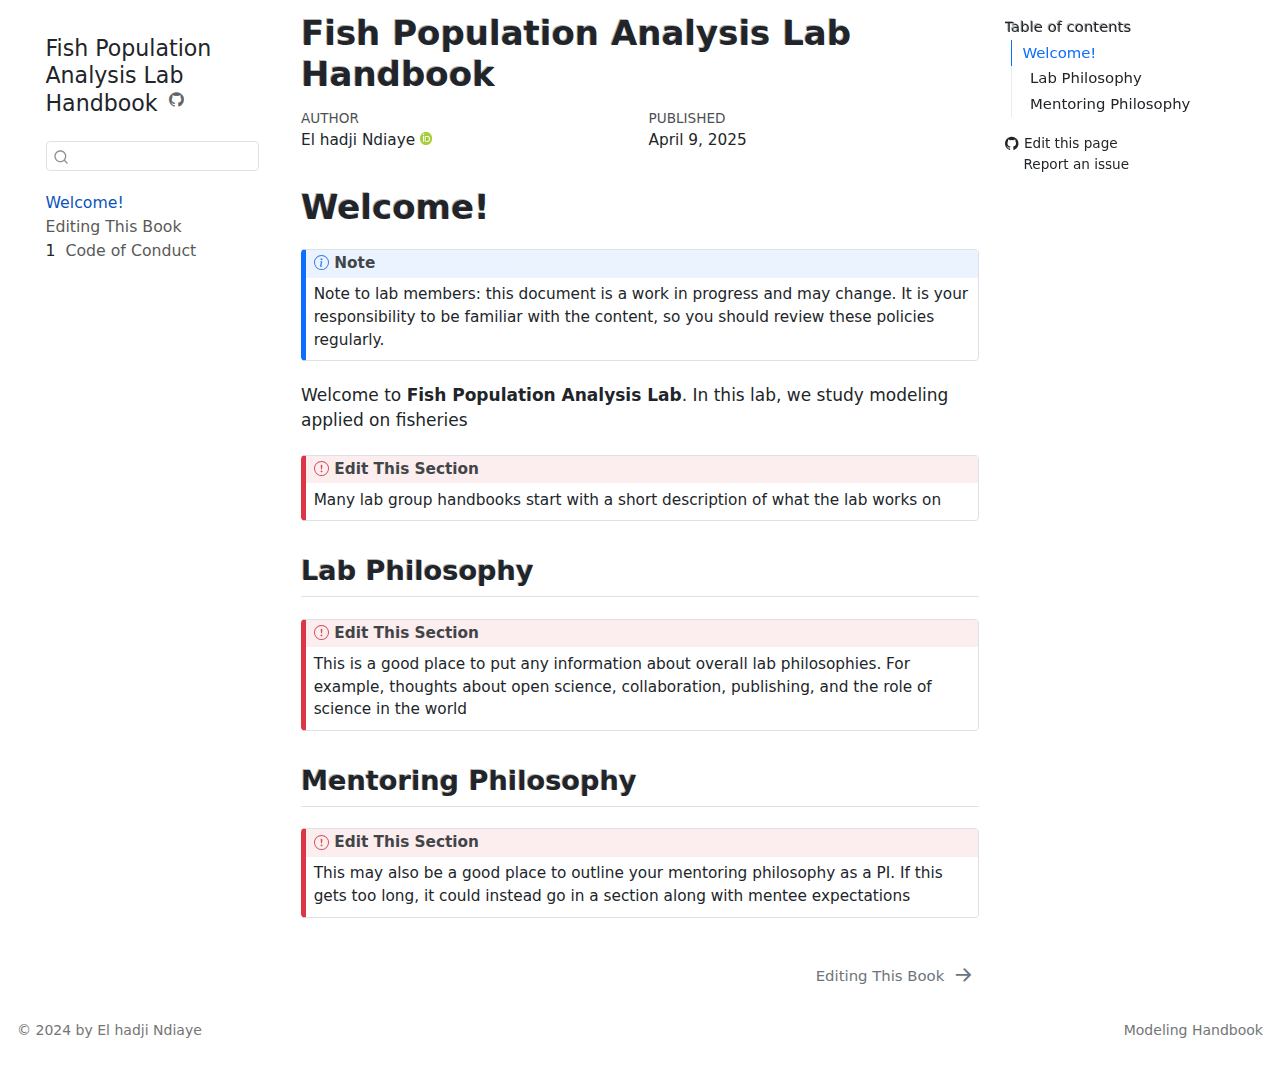
==== index.html @ ff9a2766 "Built site for gh-pages" ====
<!DOCTYPE html>
<html xmlns="http://www.w3.org/1999/xhtml" lang="en" xml:lang="en"><head>

<meta charset="utf-8">
<meta name="generator" content="quarto-1.6.43">

<meta name="viewport" content="width=device-width, initial-scale=1.0, user-scalable=yes">

<meta name="author" content="El hadji Ndiaye">
<meta name="dcterms.date" content="2025-04-09">

<title>Fish Population Analysis Lab Handbook</title>
<style>
code{white-space: pre-wrap;}
span.smallcaps{font-variant: small-caps;}
div.columns{display: flex; gap: min(4vw, 1.5em);}
div.column{flex: auto; overflow-x: auto;}
div.hanging-indent{margin-left: 1.5em; text-indent: -1.5em;}
ul.task-list{list-style: none;}
ul.task-list li input[type="checkbox"] {
  width: 0.8em;
  margin: 0 0.8em 0.2em -1em; /* quarto-specific, see https://github.com/quarto-dev/quarto-cli/issues/4556 */ 
  vertical-align: middle;
}
</style>


<script src="site_libs/quarto-nav/quarto-nav.js"></script>
<script src="site_libs/quarto-nav/headroom.min.js"></script>
<script src="site_libs/clipboard/clipboard.min.js"></script>
<script src="site_libs/quarto-search/autocomplete.umd.js"></script>
<script src="site_libs/quarto-search/fuse.min.js"></script>
<script src="site_libs/quarto-search/quarto-search.js"></script>
<meta name="quarto:offset" content="./">
<link href="./contributing.html" rel="next">
<script src="site_libs/quarto-html/quarto.js"></script>
<script src="site_libs/quarto-html/popper.min.js"></script>
<script src="site_libs/quarto-html/tippy.umd.min.js"></script>
<script src="site_libs/quarto-html/anchor.min.js"></script>
<link href="site_libs/quarto-html/tippy.css" rel="stylesheet">
<link href="site_libs/quarto-html/quarto-syntax-highlighting-d4d76bf8491c20bad77d141916dc28e1.css" rel="stylesheet" id="quarto-text-highlighting-styles">
<script src="site_libs/bootstrap/bootstrap.min.js"></script>
<link href="site_libs/bootstrap/bootstrap-icons.css" rel="stylesheet">
<link href="site_libs/bootstrap/bootstrap-063c49d735f10870e5d585d748a90ca9.min.css" rel="stylesheet" append-hash="true" id="quarto-bootstrap" data-mode="light">
<script id="quarto-search-options" type="application/json">{
  "location": "sidebar",
  "copy-button": false,
  "collapse-after": 3,
  "panel-placement": "start",
  "type": "textbox",
  "limit": 50,
  "keyboard-shortcut": [
    "f",
    "/",
    "s"
  ],
  "show-item-context": false,
  "language": {
    "search-no-results-text": "No results",
    "search-matching-documents-text": "matching documents",
    "search-copy-link-title": "Copy link to search",
    "search-hide-matches-text": "Hide additional matches",
    "search-more-match-text": "more match in this document",
    "search-more-matches-text": "more matches in this document",
    "search-clear-button-title": "Clear",
    "search-text-placeholder": "",
    "search-detached-cancel-button-title": "Cancel",
    "search-submit-button-title": "Submit",
    "search-label": "Search"
  }
}</script>


</head>

<body class="nav-sidebar floating">

<div id="quarto-search-results"></div>
  <header id="quarto-header" class="headroom fixed-top">
  <nav class="quarto-secondary-nav">
    <div class="container-fluid d-flex">
      <button type="button" class="quarto-btn-toggle btn" data-bs-toggle="collapse" role="button" data-bs-target=".quarto-sidebar-collapse-item" aria-controls="quarto-sidebar" aria-expanded="false" aria-label="Toggle sidebar navigation" onclick="if (window.quartoToggleHeadroom) { window.quartoToggleHeadroom(); }">
        <i class="bi bi-layout-text-sidebar-reverse"></i>
      </button>
        <nav class="quarto-page-breadcrumbs" aria-label="breadcrumb"><ol class="breadcrumb"><li class="breadcrumb-item"><a href="./index.html">Welcome!</a></li></ol></nav>
        <a class="flex-grow-1" role="navigation" data-bs-toggle="collapse" data-bs-target=".quarto-sidebar-collapse-item" aria-controls="quarto-sidebar" aria-expanded="false" aria-label="Toggle sidebar navigation" onclick="if (window.quartoToggleHeadroom) { window.quartoToggleHeadroom(); }">      
        </a>
      <button type="button" class="btn quarto-search-button" aria-label="Search" onclick="window.quartoOpenSearch();">
        <i class="bi bi-search"></i>
      </button>
    </div>
  </nav>
</header>
<!-- content -->
<div id="quarto-content" class="quarto-container page-columns page-rows-contents page-layout-article">
<!-- sidebar -->
  <nav id="quarto-sidebar" class="sidebar collapse collapse-horizontal quarto-sidebar-collapse-item sidebar-navigation floating overflow-auto">
    <div class="pt-lg-2 mt-2 text-left sidebar-header">
    <div class="sidebar-title mb-0 py-0">
      <a href="./">Fish Population Analysis Lab Handbook</a> 
        <div class="sidebar-tools-main">
    <a href="https://github.com/Fish-Population-Analysis-Lab/Modeling-Handbook#" title="Source Code" class="quarto-navigation-tool px-1" aria-label="Source Code"><i class="bi bi-github"></i></a>
</div>
    </div>
      </div>
        <div class="mt-2 flex-shrink-0 align-items-center">
        <div class="sidebar-search">
        <div id="quarto-search" class="" title="Search"></div>
        </div>
        </div>
    <div class="sidebar-menu-container"> 
    <ul class="list-unstyled mt-1">
        <li class="sidebar-item">
  <div class="sidebar-item-container"> 
  <a href="./index.html" class="sidebar-item-text sidebar-link active">
 <span class="menu-text">Welcome!</span></a>
  </div>
</li>
        <li class="sidebar-item">
  <div class="sidebar-item-container"> 
  <a href="./contributing.html" class="sidebar-item-text sidebar-link">
 <span class="menu-text">Editing This Book</span></a>
  </div>
</li>
        <li class="sidebar-item">
  <div class="sidebar-item-container"> 
  <a href="./code-of-conduct.html" class="sidebar-item-text sidebar-link">
 <span class="menu-text"><span class="chapter-number">1</span>&nbsp; <span class="chapter-title">Code of Conduct</span></span></a>
  </div>
</li>
    </ul>
    </div>
</nav>
<div id="quarto-sidebar-glass" class="quarto-sidebar-collapse-item" data-bs-toggle="collapse" data-bs-target=".quarto-sidebar-collapse-item"></div>
<!-- margin-sidebar -->
    <div id="quarto-margin-sidebar" class="sidebar margin-sidebar">
        <nav id="TOC" role="doc-toc" class="toc-active">
    <h2 id="toc-title">Table of contents</h2>
   
  <ul>
  <li><a href="#welcome" id="toc-welcome" class="nav-link active" data-scroll-target="#welcome">Welcome!</a>
  <ul class="collapse">
  <li><a href="#lab-philosophy" id="toc-lab-philosophy" class="nav-link" data-scroll-target="#lab-philosophy">Lab Philosophy</a></li>
  <li><a href="#mentoring-philosophy" id="toc-mentoring-philosophy" class="nav-link" data-scroll-target="#mentoring-philosophy">Mentoring Philosophy</a></li>
  </ul></li>
  </ul>
<div class="toc-actions"><ul><li><a href="https://github.com/Fish-Population-Analysis-Lab/Modeling-Handbook#/edit/main/index.qmd" target="_blank" class="toc-action"><i class="bi bi-github"></i>Edit this page</a></li><li><a href="https://github.com/Fish-Population-Analysis-Lab/Modeling-Handbook#/issues/new" target="_blank" class="toc-action"><i class="bi empty"></i>Report an issue</a></li></ul></div></nav>
    </div>
<!-- main -->
<main class="content" id="quarto-document-content">

<header id="title-block-header" class="quarto-title-block default">
<div class="quarto-title">
<h1 class="title">Fish Population Analysis Lab Handbook</h1>
</div>



<div class="quarto-title-meta">

    <div>
    <div class="quarto-title-meta-heading">Author</div>
    <div class="quarto-title-meta-contents">
             <p>El hadji Ndiaye <a href="https://orcid.org/0000-0000-0000-0000" class="quarto-title-author-orcid"> <img src="[data-uri]"></a></p>
          </div>
  </div>
    
    <div>
    <div class="quarto-title-meta-heading">Published</div>
    <div class="quarto-title-meta-contents">
      <p class="date">April 9, 2025</p>
    </div>
  </div>
  
    
  </div>
  


</header>


<!-- NOTE: do not re-name this file!  It has to be called index.qmd -->
<section id="welcome" class="level1 unnumbered">
<h1 class="unnumbered">Welcome!</h1>
<div class="callout callout-style-default callout-note callout-titled">
<div class="callout-header d-flex align-content-center">
<div class="callout-icon-container">
<i class="callout-icon"></i>
</div>
<div class="callout-title-container flex-fill">
Note
</div>
</div>
<div class="callout-body-container callout-body">
<p>Note to lab members: this document is a work in progress and may change. It is your responsibility to be familiar with the content, so you should review these policies regularly.</p>
</div>
</div>
<p>Welcome to <strong>Fish Population Analysis Lab</strong>. In this lab, we study modeling applied on fisheries</p>
<div class="callout callout-style-default callout-important callout-titled">
<div class="callout-header d-flex align-content-center">
<div class="callout-icon-container">
<i class="callout-icon"></i>
</div>
<div class="callout-title-container flex-fill">
Edit This Section
</div>
</div>
<div class="callout-body-container callout-body">
<p>Many lab group handbooks start with a short description of what the lab works on</p>
</div>
</div>
<section id="lab-philosophy" class="level2">
<h2 class="anchored" data-anchor-id="lab-philosophy">Lab Philosophy</h2>
<div class="callout callout-style-default callout-important callout-titled">
<div class="callout-header d-flex align-content-center">
<div class="callout-icon-container">
<i class="callout-icon"></i>
</div>
<div class="callout-title-container flex-fill">
Edit This Section
</div>
</div>
<div class="callout-body-container callout-body">
<p>This is a good place to put any information about overall lab philosophies. For example, thoughts about open science, collaboration, publishing, and the role of science in the world</p>
</div>
</div>
</section>
<section id="mentoring-philosophy" class="level2">
<h2 class="anchored" data-anchor-id="mentoring-philosophy">Mentoring Philosophy</h2>
<div class="callout callout-style-default callout-important callout-titled">
<div class="callout-header d-flex align-content-center">
<div class="callout-icon-container">
<i class="callout-icon"></i>
</div>
<div class="callout-title-container flex-fill">
Edit This Section
</div>
</div>
<div class="callout-body-container callout-body">
<p>This may also be a good place to outline your mentoring philosophy as a PI. If this gets too long, it could instead go in a section along with mentee expectations</p>
</div>
</div>


</section>
</section>

</main> <!-- /main -->
<script id="quarto-html-after-body" type="application/javascript">
window.document.addEventListener("DOMContentLoaded", function (event) {
  const toggleBodyColorMode = (bsSheetEl) => {
    const mode = bsSheetEl.getAttribute("data-mode");
    const bodyEl = window.document.querySelector("body");
    if (mode === "dark") {
      bodyEl.classList.add("quarto-dark");
      bodyEl.classList.remove("quarto-light");
    } else {
      bodyEl.classList.add("quarto-light");
      bodyEl.classList.remove("quarto-dark");
    }
  }
  const toggleBodyColorPrimary = () => {
    const bsSheetEl = window.document.querySelector("link#quarto-bootstrap");
    if (bsSheetEl) {
      toggleBodyColorMode(bsSheetEl);
    }
  }
  toggleBodyColorPrimary();  
  const icon = "";
  const anchorJS = new window.AnchorJS();
  anchorJS.options = {
    placement: 'right',
    icon: icon
  };
  anchorJS.add('.anchored');
  const isCodeAnnotation = (el) => {
    for (const clz of el.classList) {
      if (clz.startsWith('code-annotation-')) {                     
        return true;
      }
    }
    return false;
  }
  const onCopySuccess = function(e) {
    // button target
    const button = e.trigger;
    // don't keep focus
    button.blur();
    // flash "checked"
    button.classList.add('code-copy-button-checked');
    var currentTitle = button.getAttribute("title");
    button.setAttribute("title", "Copied!");
    let tooltip;
    if (window.bootstrap) {
      button.setAttribute("data-bs-toggle", "tooltip");
      button.setAttribute("data-bs-placement", "left");
      button.setAttribute("data-bs-title", "Copied!");
      tooltip = new bootstrap.Tooltip(button, 
        { trigger: "manual", 
          customClass: "code-copy-button-tooltip",
          offset: [0, -8]});
      tooltip.show();    
    }
    setTimeout(function() {
      if (tooltip) {
        tooltip.hide();
        button.removeAttribute("data-bs-title");
        button.removeAttribute("data-bs-toggle");
        button.removeAttribute("data-bs-placement");
      }
      button.setAttribute("title", currentTitle);
      button.classList.remove('code-copy-button-checked');
    }, 1000);
    // clear code selection
    e.clearSelection();
  }
  const getTextToCopy = function(trigger) {
      const codeEl = trigger.previousElementSibling.cloneNode(true);
      for (const childEl of codeEl.children) {
        if (isCodeAnnotation(childEl)) {
          childEl.remove();
        }
      }
      return codeEl.innerText;
  }
  const clipboard = new window.ClipboardJS('.code-copy-button:not([data-in-quarto-modal])', {
    text: getTextToCopy
  });
  clipboard.on('success', onCopySuccess);
  if (window.document.getElementById('quarto-embedded-source-code-modal')) {
    const clipboardModal = new window.ClipboardJS('.code-copy-button[data-in-quarto-modal]', {
      text: getTextToCopy,
      container: window.document.getElementById('quarto-embedded-source-code-modal')
    });
    clipboardModal.on('success', onCopySuccess);
  }
    var localhostRegex = new RegExp(/^(?:http|https):\/\/localhost\:?[0-9]*\//);
    var mailtoRegex = new RegExp(/^mailto:/);
      var filterRegex = new RegExp('/' + window.location.host + '/');
    var isInternal = (href) => {
        return filterRegex.test(href) || localhostRegex.test(href) || mailtoRegex.test(href);
    }
    // Inspect non-navigation links and adorn them if external
 	var links = window.document.querySelectorAll('a[href]:not(.nav-link):not(.navbar-brand):not(.toc-action):not(.sidebar-link):not(.sidebar-item-toggle):not(.pagination-link):not(.no-external):not([aria-hidden]):not(.dropdown-item):not(.quarto-navigation-tool):not(.about-link)');
    for (var i=0; i<links.length; i++) {
      const link = links[i];
      if (!isInternal(link.href)) {
        // undo the damage that might have been done by quarto-nav.js in the case of
        // links that we want to consider external
        if (link.dataset.originalHref !== undefined) {
          link.href = link.dataset.originalHref;
        }
          // target, if specified
          link.setAttribute("target", "_blank");
          if (link.getAttribute("rel") === null) {
            link.setAttribute("rel", "noopener");
          }
      }
    }
  function tippyHover(el, contentFn, onTriggerFn, onUntriggerFn) {
    const config = {
      allowHTML: true,
      maxWidth: 500,
      delay: 100,
      arrow: false,
      appendTo: function(el) {
          return el.parentElement;
      },
      interactive: true,
      interactiveBorder: 10,
      theme: 'quarto',
      placement: 'bottom-start',
    };
    if (contentFn) {
      config.content = contentFn;
    }
    if (onTriggerFn) {
      config.onTrigger = onTriggerFn;
    }
    if (onUntriggerFn) {
      config.onUntrigger = onUntriggerFn;
    }
    window.tippy(el, config); 
  }
  const noterefs = window.document.querySelectorAll('a[role="doc-noteref"]');
  for (var i=0; i<noterefs.length; i++) {
    const ref = noterefs[i];
    tippyHover(ref, function() {
      // use id or data attribute instead here
      let href = ref.getAttribute('data-footnote-href') || ref.getAttribute('href');
      try { href = new URL(href).hash; } catch {}
      const id = href.replace(/^#\/?/, "");
      const note = window.document.getElementById(id);
      if (note) {
        return note.innerHTML;
      } else {
        return "";
      }
    });
  }
  const xrefs = window.document.querySelectorAll('a.quarto-xref');
  const processXRef = (id, note) => {
    // Strip column container classes
    const stripColumnClz = (el) => {
      el.classList.remove("page-full", "page-columns");
      if (el.children) {
        for (const child of el.children) {
          stripColumnClz(child);
        }
      }
    }
    stripColumnClz(note)
    if (id === null || id.startsWith('sec-')) {
      // Special case sections, only their first couple elements
      const container = document.createElement("div");
      if (note.children && note.children.length > 2) {
        container.appendChild(note.children[0].cloneNode(true));
        for (let i = 1; i < note.children.length; i++) {
          const child = note.children[i];
          if (child.tagName === "P" && child.innerText === "") {
            continue;
          } else {
            container.appendChild(child.cloneNode(true));
            break;
          }
        }
        if (window.Quarto?.typesetMath) {
          window.Quarto.typesetMath(container);
        }
        return container.innerHTML
      } else {
        if (window.Quarto?.typesetMath) {
          window.Quarto.typesetMath(note);
        }
        return note.innerHTML;
      }
    } else {
      // Remove any anchor links if they are present
      const anchorLink = note.querySelector('a.anchorjs-link');
      if (anchorLink) {
        anchorLink.remove();
      }
      if (window.Quarto?.typesetMath) {
        window.Quarto.typesetMath(note);
      }
      if (note.classList.contains("callout")) {
        return note.outerHTML;
      } else {
        return note.innerHTML;
      }
    }
  }
  for (var i=0; i<xrefs.length; i++) {
    const xref = xrefs[i];
    tippyHover(xref, undefined, function(instance) {
      instance.disable();
      let url = xref.getAttribute('href');
      let hash = undefined; 
      if (url.startsWith('#')) {
        hash = url;
      } else {
        try { hash = new URL(url).hash; } catch {}
      }
      if (hash) {
        const id = hash.replace(/^#\/?/, "");
        const note = window.document.getElementById(id);
        if (note !== null) {
          try {
            const html = processXRef(id, note.cloneNode(true));
            instance.setContent(html);
          } finally {
            instance.enable();
            instance.show();
          }
        } else {
          // See if we can fetch this
          fetch(url.split('#')[0])
          .then(res => res.text())
          .then(html => {
            const parser = new DOMParser();
            const htmlDoc = parser.parseFromString(html, "text/html");
            const note = htmlDoc.getElementById(id);
            if (note !== null) {
              const html = processXRef(id, note);
              instance.setContent(html);
            } 
          }).finally(() => {
            instance.enable();
            instance.show();
          });
        }
      } else {
        // See if we can fetch a full url (with no hash to target)
        // This is a special case and we should probably do some content thinning / targeting
        fetch(url)
        .then(res => res.text())
        .then(html => {
          const parser = new DOMParser();
          const htmlDoc = parser.parseFromString(html, "text/html");
          const note = htmlDoc.querySelector('main.content');
          if (note !== null) {
            // This should only happen for chapter cross references
            // (since there is no id in the URL)
            // remove the first header
            if (note.children.length > 0 && note.children[0].tagName === "HEADER") {
              note.children[0].remove();
            }
            const html = processXRef(null, note);
            instance.setContent(html);
          } 
        }).finally(() => {
          instance.enable();
          instance.show();
        });
      }
    }, function(instance) {
    });
  }
      let selectedAnnoteEl;
      const selectorForAnnotation = ( cell, annotation) => {
        let cellAttr = 'data-code-cell="' + cell + '"';
        let lineAttr = 'data-code-annotation="' +  annotation + '"';
        const selector = 'span[' + cellAttr + '][' + lineAttr + ']';
        return selector;
      }
      const selectCodeLines = (annoteEl) => {
        const doc = window.document;
        const targetCell = annoteEl.getAttribute("data-target-cell");
        const targetAnnotation = annoteEl.getAttribute("data-target-annotation");
        const annoteSpan = window.document.querySelector(selectorForAnnotation(targetCell, targetAnnotation));
        const lines = annoteSpan.getAttribute("data-code-lines").split(",");
        const lineIds = lines.map((line) => {
          return targetCell + "-" + line;
        })
        let top = null;
        let height = null;
        let parent = null;
        if (lineIds.length > 0) {
            //compute the position of the single el (top and bottom and make a div)
            const el = window.document.getElementById(lineIds[0]);
            top = el.offsetTop;
            height = el.offsetHeight;
            parent = el.parentElement.parentElement;
          if (lineIds.length > 1) {
            const lastEl = window.document.getElementById(lineIds[lineIds.length - 1]);
            const bottom = lastEl.offsetTop + lastEl.offsetHeight;
            height = bottom - top;
          }
          if (top !== null && height !== null && parent !== null) {
            // cook up a div (if necessary) and position it 
            let div = window.document.getElementById("code-annotation-line-highlight");
            if (div === null) {
              div = window.document.createElement("div");
              div.setAttribute("id", "code-annotation-line-highlight");
              div.style.position = 'absolute';
              parent.appendChild(div);
            }
            div.style.top = top - 2 + "px";
            div.style.height = height + 4 + "px";
            div.style.left = 0;
            let gutterDiv = window.document.getElementById("code-annotation-line-highlight-gutter");
            if (gutterDiv === null) {
              gutterDiv = window.document.createElement("div");
              gutterDiv.setAttribute("id", "code-annotation-line-highlight-gutter");
              gutterDiv.style.position = 'absolute';
              const codeCell = window.document.getElementById(targetCell);
              const gutter = codeCell.querySelector('.code-annotation-gutter');
              gutter.appendChild(gutterDiv);
            }
            gutterDiv.style.top = top - 2 + "px";
            gutterDiv.style.height = height + 4 + "px";
          }
          selectedAnnoteEl = annoteEl;
        }
      };
      const unselectCodeLines = () => {
        const elementsIds = ["code-annotation-line-highlight", "code-annotation-line-highlight-gutter"];
        elementsIds.forEach((elId) => {
          const div = window.document.getElementById(elId);
          if (div) {
            div.remove();
          }
        });
        selectedAnnoteEl = undefined;
      };
        // Handle positioning of the toggle
    window.addEventListener(
      "resize",
      throttle(() => {
        elRect = undefined;
        if (selectedAnnoteEl) {
          selectCodeLines(selectedAnnoteEl);
        }
      }, 10)
    );
    function throttle(fn, ms) {
    let throttle = false;
    let timer;
      return (...args) => {
        if(!throttle) { // first call gets through
            fn.apply(this, args);
            throttle = true;
        } else { // all the others get throttled
            if(timer) clearTimeout(timer); // cancel #2
            timer = setTimeout(() => {
              fn.apply(this, args);
              timer = throttle = false;
            }, ms);
        }
      };
    }
      // Attach click handler to the DT
      const annoteDls = window.document.querySelectorAll('dt[data-target-cell]');
      for (const annoteDlNode of annoteDls) {
        annoteDlNode.addEventListener('click', (event) => {
          const clickedEl = event.target;
          if (clickedEl !== selectedAnnoteEl) {
            unselectCodeLines();
            const activeEl = window.document.querySelector('dt[data-target-cell].code-annotation-active');
            if (activeEl) {
              activeEl.classList.remove('code-annotation-active');
            }
            selectCodeLines(clickedEl);
            clickedEl.classList.add('code-annotation-active');
          } else {
            // Unselect the line
            unselectCodeLines();
            clickedEl.classList.remove('code-annotation-active');
          }
        });
      }
  const findCites = (el) => {
    const parentEl = el.parentElement;
    if (parentEl) {
      const cites = parentEl.dataset.cites;
      if (cites) {
        return {
          el,
          cites: cites.split(' ')
        };
      } else {
        return findCites(el.parentElement)
      }
    } else {
      return undefined;
    }
  };
  var bibliorefs = window.document.querySelectorAll('a[role="doc-biblioref"]');
  for (var i=0; i<bibliorefs.length; i++) {
    const ref = bibliorefs[i];
    const citeInfo = findCites(ref);
    if (citeInfo) {
      tippyHover(citeInfo.el, function() {
        var popup = window.document.createElement('div');
        citeInfo.cites.forEach(function(cite) {
          var citeDiv = window.document.createElement('div');
          citeDiv.classList.add('hanging-indent');
          citeDiv.classList.add('csl-entry');
          var biblioDiv = window.document.getElementById('ref-' + cite);
          if (biblioDiv) {
            citeDiv.innerHTML = biblioDiv.innerHTML;
          }
          popup.appendChild(citeDiv);
        });
        return popup.innerHTML;
      });
    }
  }
});
</script>
<nav class="page-navigation">
  <div class="nav-page nav-page-previous">
  </div>
  <div class="nav-page nav-page-next">
      <a href="./contributing.html" class="pagination-link" aria-label="Editing This Book">
        <span class="nav-page-text">Editing This Book</span> <i class="bi bi-arrow-right-short"></i>
      </a>
  </div>
</nav>
</div> <!-- /content -->
<footer class="footer">
  <div class="nav-footer">
    <div class="nav-footer-left">
<p>© 2024 by El hadji Ndiaye</p>
</div>   
    <div class="nav-footer-center">
      &nbsp;
    <div class="toc-actions d-sm-block d-md-none"><ul><li><a href="https://github.com/Fish-Population-Analysis-Lab/Modeling-Handbook#/edit/main/index.qmd" target="_blank" class="toc-action"><i class="bi bi-github"></i>Edit this page</a></li><li><a href="https://github.com/Fish-Population-Analysis-Lab/Modeling-Handbook#/issues/new" target="_blank" class="toc-action"><i class="bi empty"></i>Report an issue</a></li></ul></div></div>
    <div class="nav-footer-right">
<p>Modeling Handbook</p>
</div>
  </div>
</footer>




</body></html>
---- site_libs/quarto-html/tippy.css ----
.tippy-box[data-animation=fade][data-state=hidden]{opacity:0}[data-tippy-root]{max-width:calc(100vw - 10px)}.tippy-box{position:relative;background-color:#333;color:#fff;border-radius:4px;font-size:14px;line-height:1.4;white-space:normal;outline:0;transition-property:transform,visibility,opacity}.tippy-box[data-placement^=top]>.tippy-arrow{bottom:0}.tippy-box[data-placement^=top]>.tippy-arrow:before{bottom:-7px;left:0;border-width:8px 8px 0;border-top-color:initial;transform-origin:center top}.tippy-box[data-placement^=bottom]>.tippy-arrow{top:0}.tippy-box[data-placement^=bottom]>.tippy-arrow:before{top:-7px;left:0;border-width:0 8px 8px;border-bottom-color:initial;transform-origin:center bottom}.tippy-box[data-placement^=left]>.tippy-arrow{right:0}.tippy-box[data-placement^=left]>.tippy-arrow:before{border-width:8px 0 8px 8px;border-left-color:initial;right:-7px;transform-origin:center left}.tippy-box[data-placement^=right]>.tippy-arrow{left:0}.tippy-box[data-placement^=right]>.tippy-arrow:before{left:-7px;border-width:8px 8px 8px 0;border-right-color:initial;transform-origin:center right}.tippy-box[data-inertia][data-state=visible]{transition-timing-function:cubic-bezier(.54,1.5,.38,1.11)}.tippy-arrow{width:16px;height:16px;color:#333}.tippy-arrow:before{content:"";position:absolute;border-color:transparent;border-style:solid}.tippy-content{position:relative;padding:5px 9px;z-index:1}
---- site_libs/quarto-html/quarto-syntax-highlighting-d4d76bf8491c20bad77d141916dc28e1.css ----
/* quarto syntax highlight colors */
:root {
  --quarto-hl-ot-color: #003B4F;
  --quarto-hl-at-color: #657422;
  --quarto-hl-ss-color: #20794D;
  --quarto-hl-an-color: #5E5E5E;
  --quarto-hl-fu-color: #4758AB;
  --quarto-hl-st-color: #20794D;
  --quarto-hl-cf-color: #003B4F;
  --quarto-hl-op-color: #5E5E5E;
  --quarto-hl-er-color: #AD0000;
  --quarto-hl-bn-color: #AD0000;
  --quarto-hl-al-color: #AD0000;
  --quarto-hl-va-color: #111111;
  --quarto-hl-bu-color: inherit;
  --quarto-hl-ex-color: inherit;
  --quarto-hl-pp-color: #AD0000;
  --quarto-hl-in-color: #5E5E5E;
  --quarto-hl-vs-color: #20794D;
  --quarto-hl-wa-color: #5E5E5E;
  --quarto-hl-do-color: #5E5E5E;
  --quarto-hl-im-color: #00769E;
  --quarto-hl-ch-color: #20794D;
  --quarto-hl-dt-color: #AD0000;
  --quarto-hl-fl-color: #AD0000;
  --quarto-hl-co-color: #5E5E5E;
  --quarto-hl-cv-color: #5E5E5E;
  --quarto-hl-cn-color: #8f5902;
  --quarto-hl-sc-color: #5E5E5E;
  --quarto-hl-dv-color: #AD0000;
  --quarto-hl-kw-color: #003B4F;
}

/* other quarto variables */
:root {
  --quarto-font-monospace: SFMono-Regular, Menlo, Monaco, Consolas, "Liberation Mono", "Courier New", monospace;
}

pre > code.sourceCode > span {
  color: #003B4F;
}

code span {
  color: #003B4F;
}

code.sourceCode > span {
  color: #003B4F;
}

div.sourceCode,
div.sourceCode pre.sourceCode {
  color: #003B4F;
}

code span.ot {
  color: #003B4F;
  font-style: inherit;
}

code span.at {
  color: #657422;
  font-style: inherit;
}

code span.ss {
  color: #20794D;
  font-style: inherit;
}

code span.an {
  color: #5E5E5E;
  font-style: inherit;
}

code span.fu {
  color: #4758AB;
  font-style: inherit;
}

code span.st {
  color: #20794D;
  font-style: inherit;
}

code span.cf {
  color: #003B4F;
  font-weight: bold;
  font-style: inherit;
}

code span.op {
  color: #5E5E5E;
  font-style: inherit;
}

code span.er {
  color: #AD0000;
  font-style: inherit;
}

code span.bn {
  color: #AD0000;
  font-style: inherit;
}

code span.al {
  color: #AD0000;
  font-style: inherit;
}

code span.va {
  color: #111111;
  font-style: inherit;
}

code span.bu {
  font-style: inherit;
}

code span.ex {
  font-style: inherit;
}

code span.pp {
  color: #AD0000;
  font-style: inherit;
}

code span.in {
  color: #5E5E5E;
  font-style: inherit;
}

code span.vs {
  color: #20794D;
  font-style: inherit;
}

code span.wa {
  color: #5E5E5E;
  font-style: italic;
}

code span.do {
  color: #5E5E5E;
  font-style: italic;
}

code span.im {
  color: #00769E;
  font-style: inherit;
}

code span.ch {
  color: #20794D;
  font-style: inherit;
}

code span.dt {
  color: #AD0000;
  font-style: inherit;
}

code span.fl {
  color: #AD0000;
  font-style: inherit;
}

code span.co {
  color: #5E5E5E;
  font-style: inherit;
}

code span.cv {
  color: #5E5E5E;
  font-style: italic;
}

code span.cn {
  color: #8f5902;
  font-style: inherit;
}

code span.sc {
  color: #5E5E5E;
  font-style: inherit;
}

code span.dv {
  color: #AD0000;
  font-style: inherit;
}

code span.kw {
  color: #003B4F;
  font-weight: bold;
  font-style: inherit;
}

.prevent-inlining {
  content: "</";
}

/*# sourceMappingURL=c9c5d451c23b744f9cb2c98992a0aef2.css.map */
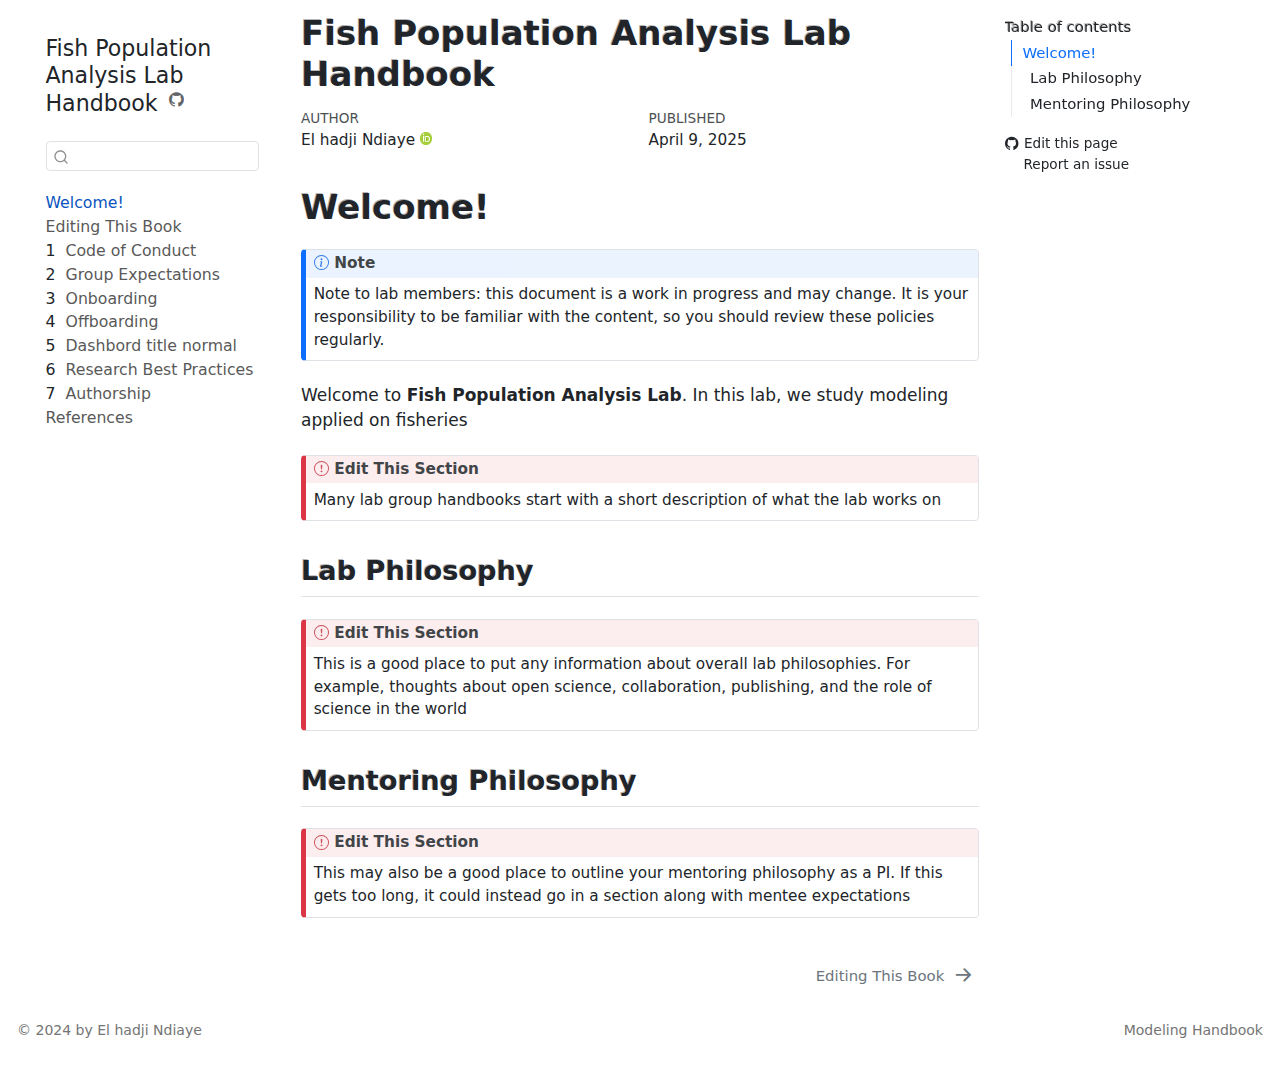
==== commit 08f3ab2c: "Built site for gh-pages" ====
--- a/index.html
+++ b/index.html
@@ -18,30 +18,4671 @@
 div.hanging-indent{margin-left: 1.5em; text-indent: -1.5em;}
 ul.task-list{list-style: none;}
 ul.task-list li input[type="checkbox"] {
-  width: 0.8em;
-  margin: 0 0.8em 0.2em -1em; /* quarto-specific, see https://github.com/quarto-dev/quarto-cli/issues/4556 */ 
-  vertical-align: middle;
+width: 0.8em;
+margin: 0 0.8em 0.2em -1em;  vertical-align: middle;
 }
 </style>
 
 
-<script src="site_libs/quarto-nav/quarto-nav.js"></script>
-<script src="site_libs/quarto-nav/headroom.min.js"></script>
-<script src="site_libs/clipboard/clipboard.min.js"></script>
-<script src="site_libs/quarto-search/autocomplete.umd.js"></script>
-<script src="site_libs/quarto-search/fuse.min.js"></script>
-<script src="site_libs/quarto-search/quarto-search.js"></script>
+<script>const headroomChanged = new CustomEvent("quarto-hrChanged", {
+  detail: {},
+  bubbles: true,
+  cancelable: false,
+  composed: false,
+});
+
+const announceDismiss = () => {
+  const annEl = window.document.getElementById("quarto-announcement");
+  if (annEl) {
+    annEl.remove();
+
+    const annId = annEl.getAttribute("data-announcement-id");
+    window.localStorage.setItem(`quarto-announce-${annId}`, "true");
+  }
+};
+
+const announceRegister = () => {
+  const annEl = window.document.getElementById("quarto-announcement");
+  if (annEl) {
+    const annId = annEl.getAttribute("data-announcement-id");
+    const isDismissed =
+      window.localStorage.getItem(`quarto-announce-${annId}`) || false;
+    if (isDismissed) {
+      announceDismiss();
+      return;
+    } else {
+      annEl.classList.remove("hidden");
+    }
+
+    const actionEl = annEl.querySelector(".quarto-announcement-action");
+    if (actionEl) {
+      actionEl.addEventListener("click", function (e) {
+        e.preventDefault();
+        // Hide the bar immediately
+        announceDismiss();
+      });
+    }
+  }
+};
+
+window.document.addEventListener("DOMContentLoaded", function () {
+  let init = false;
+
+  announceRegister();
+
+  // Manage the back to top button, if one is present.
+  let lastScrollTop = window.pageYOffset || document.documentElement.scrollTop;
+  const scrollDownBuffer = 5;
+  const scrollUpBuffer = 35;
+  const btn = document.getElementById("quarto-back-to-top");
+  const hideBackToTop = () => {
+    btn.style.display = "none";
+  };
+  const showBackToTop = () => {
+    btn.style.display = "inline-block";
+  };
+  if (btn) {
+    window.document.addEventListener(
+      "scroll",
+      function () {
+        const currentScrollTop =
+          window.pageYOffset || document.documentElement.scrollTop;
+
+        // Shows and hides the button 'intelligently' as the user scrolls
+        if (currentScrollTop - scrollDownBuffer > lastScrollTop) {
+          hideBackToTop();
+          lastScrollTop = currentScrollTop <= 0 ? 0 : currentScrollTop;
+        } else if (currentScrollTop < lastScrollTop - scrollUpBuffer) {
+          showBackToTop();
+          lastScrollTop = currentScrollTop <= 0 ? 0 : currentScrollTop;
+        }
+
+        // Show the button at the bottom, hides it at the top
+        if (currentScrollTop <= 0) {
+          hideBackToTop();
+        } else if (
+          window.innerHeight + currentScrollTop >=
+          document.body.offsetHeight
+        ) {
+          showBackToTop();
+        }
+      },
+      false
+    );
+  }
+
+  function throttle(func, wait) {
+    var timeout;
+    return function () {
+      const context = this;
+      const args = arguments;
+      const later = function () {
+        clearTimeout(timeout);
+        timeout = null;
+        func.apply(context, args);
+      };
+
+      if (!timeout) {
+        timeout = setTimeout(later, wait);
+      }
+    };
+  }
+
+  function headerOffset() {
+    // Set an offset if there is are fixed top navbar
+    const headerEl = window.document.querySelector("header.fixed-top");
+    if (headerEl) {
+      return headerEl.clientHeight;
+    } else {
+      return 0;
+    }
+  }
+
+  function footerOffset() {
+    const footerEl = window.document.querySelector("footer.footer");
+    if (footerEl) {
+      return footerEl.clientHeight;
+    } else {
+      return 0;
+    }
+  }
+
+  function dashboardOffset() {
+    const dashboardNavEl = window.document.getElementById(
+      "quarto-dashboard-header"
+    );
+    if (dashboardNavEl !== null) {
+      return dashboardNavEl.clientHeight;
+    } else {
+      return 0;
+    }
+  }
+
+  function updateDocumentOffsetWithoutAnimation() {
+    updateDocumentOffset(false);
+  }
+
+  function updateDocumentOffset(animated) {
+    // set body offset
+    const topOffset = headerOffset();
+    const bodyOffset = topOffset + footerOffset() + dashboardOffset();
+    const bodyEl = window.document.body;
+    bodyEl.setAttribute("data-bs-offset", topOffset);
+    bodyEl.style.paddingTop = topOffset + "px";
+
+    // deal with sidebar offsets
+    const sidebars = window.document.querySelectorAll(
+      ".sidebar, .headroom-target"
+    );
+    sidebars.forEach((sidebar) => {
+      if (!animated) {
+        sidebar.classList.add("notransition");
+        // Remove the no transition class after the animation has time to complete
+        setTimeout(function () {
+          sidebar.classList.remove("notransition");
+        }, 201);
+      }
+
+      if (window.Headroom && sidebar.classList.contains("sidebar-unpinned")) {
+        sidebar.style.top = "0";
+        sidebar.style.maxHeight = "100vh";
+      } else {
+        sidebar.style.top = topOffset + "px";
+        sidebar.style.maxHeight = "calc(100vh - " + topOffset + "px)";
+      }
+    });
+
+    // allow space for footer
+    const mainContainer = window.document.querySelector(".quarto-container");
+    if (mainContainer) {
+      mainContainer.style.minHeight = "calc(100vh - " + bodyOffset + "px)";
+    }
+
+    // link offset
+    let linkStyle = window.document.querySelector("#quarto-target-style");
+    if (!linkStyle) {
+      linkStyle = window.document.createElement("style");
+      linkStyle.setAttribute("id", "quarto-target-style");
+      window.document.head.appendChild(linkStyle);
+    }
+    while (linkStyle.firstChild) {
+      linkStyle.removeChild(linkStyle.firstChild);
+    }
+    if (topOffset > 0) {
+      linkStyle.appendChild(
+        window.document.createTextNode(`
+      section:target::before {
+        content: "";
+        display: block;
+        height: ${topOffset}px;
+        margin: -${topOffset}px 0 0;
+      }`)
+      );
+    }
+    if (init) {
+      window.dispatchEvent(headroomChanged);
+    }
+    init = true;
+  }
+
+  // initialize headroom
+  var header = window.document.querySelector("#quarto-header");
+  if (header && window.Headroom) {
+    const headroom = new window.Headroom(header, {
+      tolerance: 5,
+      onPin: function () {
+        const sidebars = window.document.querySelectorAll(
+          ".sidebar, .headroom-target"
+        );
+        sidebars.forEach((sidebar) => {
+          sidebar.classList.remove("sidebar-unpinned");
+        });
+        updateDocumentOffset();
+      },
+      onUnpin: function () {
+        const sidebars = window.document.querySelectorAll(
+          ".sidebar, .headroom-target"
+        );
+        sidebars.forEach((sidebar) => {
+          sidebar.classList.add("sidebar-unpinned");
+        });
+        updateDocumentOffset();
+      },
+    });
+    headroom.init();
+
+    let frozen = false;
+    window.quartoToggleHeadroom = function () {
+      if (frozen) {
+        headroom.unfreeze();
+        frozen = false;
+      } else {
+        headroom.freeze();
+        frozen = true;
+      }
+    };
+  }
+
+  window.addEventListener(
+    "hashchange",
+    function (e) {
+      if (
+        getComputedStyle(document.documentElement).scrollBehavior !== "smooth"
+      ) {
+        window.scrollTo(0, window.pageYOffset - headerOffset());
+      }
+    },
+    false
+  );
+
+  // Observe size changed for the header
+  const headerEl = window.document.querySelector("header.fixed-top");
+  if (headerEl && window.ResizeObserver) {
+    const observer = new window.ResizeObserver(() => {
+      setTimeout(updateDocumentOffsetWithoutAnimation, 0);
+    });
+    observer.observe(headerEl, {
+      attributes: true,
+      childList: true,
+      characterData: true,
+    });
+  } else {
+    window.addEventListener(
+      "resize",
+      throttle(updateDocumentOffsetWithoutAnimation, 50)
+    );
+  }
+  setTimeout(updateDocumentOffsetWithoutAnimation, 250);
+
+  // fixup index.html links if we aren't on the filesystem
+  if (window.location.protocol !== "file:") {
+    const links = window.document.querySelectorAll("a");
+    for (let i = 0; i < links.length; i++) {
+      if (links[i].href) {
+        links[i].dataset.originalHref = links[i].href;
+        links[i].href = links[i].href.replace(/\/index\.html/, "/");
+      }
+    }
+
+    // Fixup any sharing links that require urls
+    // Append url to any sharing urls
+    const sharingLinks = window.document.querySelectorAll(
+      "a.sidebar-tools-main-item, a.quarto-navigation-tool, a.quarto-navbar-tools, a.quarto-navbar-tools-item"
+    );
+    for (let i = 0; i < sharingLinks.length; i++) {
+      const sharingLink = sharingLinks[i];
+      const href = sharingLink.getAttribute("href");
+      if (href) {
+        sharingLink.setAttribute(
+          "href",
+          href.replace("|url|", window.location.href)
+        );
+      }
+    }
+
+    // Scroll the active navigation item into view, if necessary
+    const navSidebar = window.document.querySelector("nav#quarto-sidebar");
+    if (navSidebar) {
+      // Find the active item
+      const activeItem = navSidebar.querySelector("li.sidebar-item a.active");
+      if (activeItem) {
+        // Wait for the scroll height and height to resolve by observing size changes on the
+        // nav element that is scrollable
+        const resizeObserver = new ResizeObserver((_entries) => {
+          // The bottom of the element
+          const elBottom = activeItem.offsetTop;
+          const viewBottom = navSidebar.scrollTop + navSidebar.clientHeight;
+
+          // The element height and scroll height are the same, then we are still loading
+          if (viewBottom !== navSidebar.scrollHeight) {
+            // Determine if the item isn't visible and scroll to it
+            if (elBottom >= viewBottom) {
+              navSidebar.scrollTop = elBottom;
+            }
+
+            // stop observing now since we've completed the scroll
+            resizeObserver.unobserve(navSidebar);
+          }
+        });
+        resizeObserver.observe(navSidebar);
+      }
+    }
+  }
+});
+</script>
+<script>/*!
+ * headroom.js v0.12.0 - Give your page some headroom. Hide your header until you need it
+ * Copyright (c) 2020 Nick Williams - http://wicky.nillia.ms/headroom.js
+ * License: MIT
+ */
+
+!function(t,n){"object"==typeof exports&&"undefined"!=typeof module?module.exports=n():"function"==typeof define&&define.amd?define(n):(t=t||self).Headroom=n()}(this,function(){"use strict";function t(){return"undefined"!=typeof window}function d(t){return function(t){return t&&t.document&&function(t){return 9===t.nodeType}(t.document)}(t)?function(t){var n=t.document,o=n.body,s=n.documentElement;return{scrollHeight:function(){return Math.max(o.scrollHeight,s.scrollHeight,o.offsetHeight,s.offsetHeight,o.clientHeight,s.clientHeight)},height:function(){return t.innerHeight||s.clientHeight||o.clientHeight},scrollY:function(){return void 0!==t.pageYOffset?t.pageYOffset:(s||o.parentNode||o).scrollTop}}}(t):function(t){return{scrollHeight:function(){return Math.max(t.scrollHeight,t.offsetHeight,t.clientHeight)},height:function(){return Math.max(t.offsetHeight,t.clientHeight)},scrollY:function(){return t.scrollTop}}}(t)}function n(t,s,e){var n,o=function(){var n=!1;try{var t={get passive(){n=!0}};window.addEventListener("test",t,t),window.removeEventListener("test",t,t)}catch(t){n=!1}return n}(),i=!1,r=d(t),l=r.scrollY(),a={};function c(){var t=Math.round(r.scrollY()),n=r.height(),o=r.scrollHeight();a.scrollY=t,a.lastScrollY=l,a.direction=l<t?"down":"up",a.distance=Math.abs(t-l),a.isOutOfBounds=t<0||o<t+n,a.top=t<=s.offset[a.direction],a.bottom=o<=t+n,a.toleranceExceeded=a.distance>s.tolerance[a.direction],e(a),l=t,i=!1}function h(){i||(i=!0,n=requestAnimationFrame(c))}var u=!!o&&{passive:!0,capture:!1};return t.addEventListener("scroll",h,u),c(),{destroy:function(){cancelAnimationFrame(n),t.removeEventListener("scroll",h,u)}}}function o(t){return t===Object(t)?t:{down:t,up:t}}function s(t,n){n=n||{},Object.assign(this,s.options,n),this.classes=Object.assign({},s.options.classes,n.classes),this.elem=t,this.tolerance=o(this.tolerance),this.offset=o(this.offset),this.initialised=!1,this.frozen=!1}return s.prototype={constructor:s,init:function(){return s.cutsTheMustard&&!this.initialised&&(this.addClass("initial"),this.initialised=!0,setTimeout(function(t){t.scrollTracker=n(t.scroller,{offset:t.offset,tolerance:t.tolerance},t.update.bind(t))},100,this)),this},destroy:function(){this.initialised=!1,Object.keys(this.classes).forEach(this.removeClass,this),this.scrollTracker.destroy()},unpin:function(){!this.hasClass("pinned")&&this.hasClass("unpinned")||(this.addClass("unpinned"),this.removeClass("pinned"),this.onUnpin&&this.onUnpin.call(this))},pin:function(){this.hasClass("unpinned")&&(this.addClass("pinned"),this.removeClass("unpinned"),this.onPin&&this.onPin.call(this))},freeze:function(){this.frozen=!0,this.addClass("frozen")},unfreeze:function(){this.frozen=!1,this.removeClass("frozen")},top:function(){this.hasClass("top")||(this.addClass("top"),this.removeClass("notTop"),this.onTop&&this.onTop.call(this))},notTop:function(){this.hasClass("notTop")||(this.addClass("notTop"),this.removeClass("top"),this.onNotTop&&this.onNotTop.call(this))},bottom:function(){this.hasClass("bottom")||(this.addClass("bottom"),this.removeClass("notBottom"),this.onBottom&&this.onBottom.call(this))},notBottom:function(){this.hasClass("notBottom")||(this.addClass("notBottom"),this.removeClass("bottom"),this.onNotBottom&&this.onNotBottom.call(this))},shouldUnpin:function(t){return"down"===t.direction&&!t.top&&t.toleranceExceeded},shouldPin:function(t){return"up"===t.direction&&t.toleranceExceeded||t.top},addClass:function(t){this.elem.classList.add.apply(this.elem.classList,this.classes[t].split(" "))},removeClass:function(t){this.elem.classList.remove.apply(this.elem.classList,this.classes[t].split(" "))},hasClass:function(t){return this.classes[t].split(" ").every(function(t){return this.classList.contains(t)},this.elem)},update:function(t){t.isOutOfBounds||!0!==this.frozen&&(t.top?this.top():this.notTop(),t.bottom?this.bottom():this.notBottom(),this.shouldUnpin(t)?this.unpin():this.shouldPin(t)&&this.pin())}},s.options={tolerance:{up:0,down:0},offset:0,scroller:t()?window:null,classes:{frozen:"headroom--frozen",pinned:"headroom--pinned",unpinned:"headroom--unpinned",top:"headroom--top",notTop:"headroom--not-top",bottom:"headroom--bottom",notBottom:"headroom--not-bottom",initial:"headroom"}},s.cutsTheMustard=!!(t()&&function(){}.bind&&"classList"in document.documentElement&&Object.assign&&Object.keys&&requestAnimationFrame),s});
+</script>
+<script>/*!
+ * clipboard.js v2.0.11
+ * https://clipboardjs.com/
+ *
+ * Licensed MIT © Zeno Rocha
+ */
+!function(t,e){"object"==typeof exports&&"object"==typeof module?module.exports=e():"function"==typeof define&&define.amd?define([],e):"object"==typeof exports?exports.ClipboardJS=e():t.ClipboardJS=e()}(this,function(){return n={686:function(t,e,n){"use strict";n.d(e,{default:function(){return b}});var e=n(279),i=n.n(e),e=n(370),u=n.n(e),e=n(817),r=n.n(e);function c(t){try{return document.execCommand(t)}catch(t){return}}var a=function(t){t=r()(t);return c("cut"),t};function o(t,e){var n,o,t=(n=t,o="rtl"===document.documentElement.getAttribute("dir"),(t=document.createElement("textarea")).style.fontSize="12pt",t.style.border="0",t.style.padding="0",t.style.margin="0",t.style.position="absolute",t.style[o?"right":"left"]="-9999px",o=window.pageYOffset||document.documentElement.scrollTop,t.style.top="".concat(o,"px"),t.setAttribute("readonly",""),t.value=n,t);return e.container.appendChild(t),e=r()(t),c("copy"),t.remove(),e}var f=function(t){var e=1<arguments.length&&void 0!==arguments[1]?arguments[1]:{container:document.body},n="";return"string"==typeof t?n=o(t,e):t instanceof HTMLInputElement&&!["text","search","url","tel","password"].includes(null==t?void 0:t.type)?n=o(t.value,e):(n=r()(t),c("copy")),n};function l(t){return(l="function"==typeof Symbol&&"symbol"==typeof Symbol.iterator?function(t){return typeof t}:function(t){return t&&"function"==typeof Symbol&&t.constructor===Symbol&&t!==Symbol.prototype?"symbol":typeof t})(t)}var s=function(){var t=0<arguments.length&&void 0!==arguments[0]?arguments[0]:{},e=t.action,n=void 0===e?"copy":e,o=t.container,e=t.target,t=t.text;if("copy"!==n&&"cut"!==n)throw new Error('Invalid "action" value, use either "copy" or "cut"');if(void 0!==e){if(!e||"object"!==l(e)||1!==e.nodeType)throw new Error('Invalid "target" value, use a valid Element');if("copy"===n&&e.hasAttribute("disabled"))throw new Error('Invalid "target" attribute. Please use "readonly" instead of "disabled" attribute');if("cut"===n&&(e.hasAttribute("readonly")||e.hasAttribute("disabled")))throw new Error('Invalid "target" attribute. You can\'t cut text from elements with "readonly" or "disabled" attributes')}return t?f(t,{container:o}):e?"cut"===n?a(e):f(e,{container:o}):void 0};function p(t){return(p="function"==typeof Symbol&&"symbol"==typeof Symbol.iterator?function(t){return typeof t}:function(t){return t&&"function"==typeof Symbol&&t.constructor===Symbol&&t!==Symbol.prototype?"symbol":typeof t})(t)}function d(t,e){for(var n=0;n<e.length;n++){var o=e[n];o.enumerable=o.enumerable||!1,o.configurable=!0,"value"in o&&(o.writable=!0),Object.defineProperty(t,o.key,o)}}function y(t,e){return(y=Object.setPrototypeOf||function(t,e){return t.__proto__=e,t})(t,e)}function h(n){var o=function(){if("undefined"==typeof Reflect||!Reflect.construct)return!1;if(Reflect.construct.sham)return!1;if("function"==typeof Proxy)return!0;try{return Date.prototype.toString.call(Reflect.construct(Date,[],function(){})),!0}catch(t){return!1}}();return function(){var t,e=v(n);return t=o?(t=v(this).constructor,Reflect.construct(e,arguments,t)):e.apply(this,arguments),e=this,!(t=t)||"object"!==p(t)&&"function"!=typeof t?function(t){if(void 0!==t)return t;throw new ReferenceError("this hasn't been initialised - super() hasn't been called")}(e):t}}function v(t){return(v=Object.setPrototypeOf?Object.getPrototypeOf:function(t){return t.__proto__||Object.getPrototypeOf(t)})(t)}function m(t,e){t="data-clipboard-".concat(t);if(e.hasAttribute(t))return e.getAttribute(t)}var b=function(){!function(t,e){if("function"!=typeof e&&null!==e)throw new TypeError("Super expression must either be null or a function");t.prototype=Object.create(e&&e.prototype,{constructor:{value:t,writable:!0,configurable:!0}}),e&&y(t,e)}(r,i());var t,e,n,o=h(r);function r(t,e){var n;return function(t){if(!(t instanceof r))throw new TypeError("Cannot call a class as a function")}(this),(n=o.call(this)).resolveOptions(e),n.listenClick(t),n}return t=r,n=[{key:"copy",value:function(t){var e=1<arguments.length&&void 0!==arguments[1]?arguments[1]:{container:document.body};return f(t,e)}},{key:"cut",value:function(t){return a(t)}},{key:"isSupported",value:function(){var t=0<arguments.length&&void 0!==arguments[0]?arguments[0]:["copy","cut"],t="string"==typeof t?[t]:t,e=!!document.queryCommandSupported;return t.forEach(function(t){e=e&&!!document.queryCommandSupported(t)}),e}}],(e=[{key:"resolveOptions",value:function(){var t=0<arguments.length&&void 0!==arguments[0]?arguments[0]:{};this.action="function"==typeof t.action?t.action:this.defaultAction,this.target="function"==typeof t.target?t.target:this.defaultTarget,this.text="function"==typeof t.text?t.text:this.defaultText,this.container="object"===p(t.container)?t.container:document.body}},{key:"listenClick",value:function(t){var e=this;this.listener=u()(t,"click",function(t){return e.onClick(t)})}},{key:"onClick",value:function(t){var e=t.delegateTarget||t.currentTarget,n=this.action(e)||"copy",t=s({action:n,container:this.container,target:this.target(e),text:this.text(e)});this.emit(t?"success":"error",{action:n,text:t,trigger:e,clearSelection:function(){e&&e.focus(),window.getSelection().removeAllRanges()}})}},{key:"defaultAction",value:function(t){return m("action",t)}},{key:"defaultTarget",value:function(t){t=m("target",t);if(t)return document.querySelector(t)}},{key:"defaultText",value:function(t){return m("text",t)}},{key:"destroy",value:function(){this.listener.destroy()}}])&&d(t.prototype,e),n&&d(t,n),r}()},828:function(t){var e;"undefined"==typeof Element||Element.prototype.matches||((e=Element.prototype).matches=e.matchesSelector||e.mozMatchesSelector||e.msMatchesSelector||e.oMatchesSelector||e.webkitMatchesSelector),t.exports=function(t,e){for(;t&&9!==t.nodeType;){if("function"==typeof t.matches&&t.matches(e))return t;t=t.parentNode}}},438:function(t,e,n){var u=n(828);function i(t,e,n,o,r){var i=function(e,n,t,o){return function(t){t.delegateTarget=u(t.target,n),t.delegateTarget&&o.call(e,t)}}.apply(this,arguments);return t.addEventListener(n,i,r),{destroy:function(){t.removeEventListener(n,i,r)}}}t.exports=function(t,e,n,o,r){return"function"==typeof t.addEventListener?i.apply(null,arguments):"function"==typeof n?i.bind(null,document).apply(null,arguments):("string"==typeof t&&(t=document.querySelectorAll(t)),Array.prototype.map.call(t,function(t){return i(t,e,n,o,r)}))}},879:function(t,n){n.node=function(t){return void 0!==t&&t instanceof HTMLElement&&1===t.nodeType},n.nodeList=function(t){var e=Object.prototype.toString.call(t);return void 0!==t&&("[object NodeList]"===e||"[object HTMLCollection]"===e)&&"length"in t&&(0===t.length||n.node(t[0]))},n.string=function(t){return"string"==typeof t||t instanceof String},n.fn=function(t){return"[object Function]"===Object.prototype.toString.call(t)}},370:function(t,e,n){var f=n(879),l=n(438);t.exports=function(t,e,n){if(!t&&!e&&!n)throw new Error("Missing required arguments");if(!f.string(e))throw new TypeError("Second argument must be a String");if(!f.fn(n))throw new TypeError("Third argument must be a Function");if(f.node(t))return c=e,a=n,(u=t).addEventListener(c,a),{destroy:function(){u.removeEventListener(c,a)}};if(f.nodeList(t))return o=t,r=e,i=n,Array.prototype.forEach.call(o,function(t){t.addEventListener(r,i)}),{destroy:function(){Array.prototype.forEach.call(o,function(t){t.removeEventListener(r,i)})}};if(f.string(t))return t=t,e=e,n=n,l(document.body,t,e,n);throw new TypeError("First argument must be a String, HTMLElement, HTMLCollection, or NodeList");var o,r,i,u,c,a}},817:function(t){t.exports=function(t){var e,n="SELECT"===t.nodeName?(t.focus(),t.value):"INPUT"===t.nodeName||"TEXTAREA"===t.nodeName?((e=t.hasAttribute("readonly"))||t.setAttribute("readonly",""),t.select(),t.setSelectionRange(0,t.value.length),e||t.removeAttribute("readonly"),t.value):(t.hasAttribute("contenteditable")&&t.focus(),n=window.getSelection(),(e=document.createRange()).selectNodeContents(t),n.removeAllRanges(),n.addRange(e),n.toString());return n}},279:function(t){function e(){}e.prototype={on:function(t,e,n){var o=this.e||(this.e={});return(o[t]||(o[t]=[])).push({fn:e,ctx:n}),this},once:function(t,e,n){var o=this;function r(){o.off(t,r),e.apply(n,arguments)}return r._=e,this.on(t,r,n)},emit:function(t){for(var e=[].slice.call(arguments,1),n=((this.e||(this.e={}))[t]||[]).slice(),o=0,r=n.length;o<r;o++)n[o].fn.apply(n[o].ctx,e);return this},off:function(t,e){var n=this.e||(this.e={}),o=n[t],r=[];if(o&&e)for(var i=0,u=o.length;i<u;i++)o[i].fn!==e&&o[i].fn._!==e&&r.push(o[i]);return r.length?n[t]=r:delete n[t],this}},t.exports=e,t.exports.TinyEmitter=e}},r={},o.n=function(t){var e=t&&t.__esModule?function(){return t.default}:function(){return t};return o.d(e,{a:e}),e},o.d=function(t,e){for(var n in e)o.o(e,n)&&!o.o(t,n)&&Object.defineProperty(t,n,{enumerable:!0,get:e[n]})},o.o=function(t,e){return Object.prototype.hasOwnProperty.call(t,e)},o(686).default;function o(t){if(r[t])return r[t].exports;var e=r[t]={exports:{}};return n[t](e,e.exports,o),e.exports}var n,r});</script>
+<script>/*! @algolia/autocomplete-js 1.11.1 | MIT License | © Algolia, Inc. and contributors | https://github.com/algolia/autocomplete */
+!function(e,t){"object"==typeof exports&&"undefined"!=typeof module?t(exports):"function"==typeof define&&define.amd?define(["exports"],t):t((e="undefined"!=typeof globalThis?globalThis:e||self)["@algolia/autocomplete-js"]={})}(this,(function(e){"use strict";function t(e,t){var n=Object.keys(e);if(Object.getOwnPropertySymbols){var r=Object.getOwnPropertySymbols(e);t&&(r=r.filter((function(t){return Object.getOwnPropertyDescriptor(e,t).enumerable}))),n.push.apply(n,r)}return n}function n(e){for(var n=1;n<arguments.length;n++){var r=null!=arguments[n]?arguments[n]:{};n%2?t(Object(r),!0).forEach((function(t){o(e,t,r[t])})):Object.getOwnPropertyDescriptors?Object.defineProperties(e,Object.getOwnPropertyDescriptors(r)):t(Object(r)).forEach((function(t){Object.defineProperty(e,t,Object.getOwnPropertyDescriptor(r,t))}))}return e}function r(e){return r="function"==typeof Symbol&&"symbol"==typeof Symbol.iterator?function(e){return typeof e}:function(e){return e&&"function"==typeof Symbol&&e.constructor===Symbol&&e!==Symbol.prototype?"symbol":typeof e},r(e)}function o(e,t,n){return(t=function(e){var t=function(e,t){if("object"!=typeof e||null===e)return e;var n=e[Symbol.toPrimitive];if(void 0!==n){var r=n.call(e,t||"default");if("object"!=typeof r)return r;throw new TypeError("@@toPrimitive must return a primitive value.")}return("string"===t?String:Number)(e)}(e,"string");return"symbol"==typeof t?t:String(t)}(t))in e?Object.defineProperty(e,t,{value:n,enumerable:!0,configurable:!0,writable:!0}):e[t]=n,e}function i(){return i=Object.assign?Object.assign.bind():function(e){for(var t=1;t<arguments.length;t++){var n=arguments[t];for(var r in n)Object.prototype.hasOwnProperty.call(n,r)&&(e[r]=n[r])}return e},i.apply(this,arguments)}function u(e,t){if(null==e)return{};var n,r,o=function(e,t){if(null==e)return{};var n,r,o={},i=Object.keys(e);for(r=0;r<i.length;r++)n=i[r],t.indexOf(n)>=0||(o[n]=e[n]);return o}(e,t);if(Object.getOwnPropertySymbols){var i=Object.getOwnPropertySymbols(e);for(r=0;r<i.length;r++)n=i[r],t.indexOf(n)>=0||Object.prototype.propertyIsEnumerable.call(e,n)&&(o[n]=e[n])}return o}function a(e,t){return function(e){if(Array.isArray(e))return e}(e)||function(e,t){var n=null==e?null:"undefined"!=typeof Symbol&&e[Symbol.iterator]||e["@@iterator"];if(null!=n){var r,o,i,u,a=[],l=!0,c=!1;try{if(i=(n=n.call(e)).next,0===t){if(Object(n)!==n)return;l=!1}else for(;!(l=(r=i.call(n)).done)&&(a.push(r.value),a.length!==t);l=!0);}catch(e){c=!0,o=e}finally{try{if(!l&&null!=n.return&&(u=n.return(),Object(u)!==u))return}finally{if(c)throw o}}return a}}(e,t)||c(e,t)||function(){throw new TypeError("Invalid attempt to destructure non-iterable instance.\nIn order to be iterable, non-array objects must have a [Symbol.iterator]() method.")}()}function l(e){return function(e){if(Array.isArray(e))return s(e)}(e)||function(e){if("undefined"!=typeof Symbol&&null!=e[Symbol.iterator]||null!=e["@@iterator"])return Array.from(e)}(e)||c(e)||function(){throw new TypeError("Invalid attempt to spread non-iterable instance.\nIn order to be iterable, non-array objects must have a [Symbol.iterator]() method.")}()}function c(e,t){if(e){if("string"==typeof e)return s(e,t);var n=Object.prototype.toString.call(e).slice(8,-1);return"Object"===n&&e.constructor&&(n=e.constructor.name),"Map"===n||"Set"===n?Array.from(e):"Arguments"===n||/^(?:Ui|I)nt(?:8|16|32)(?:Clamped)?Array$/.test(n)?s(e,t):void 0}}function s(e,t){(null==t||t>e.length)&&(t=e.length);for(var n=0,r=new Array(t);n<t;n++)r[n]=e[n];return r}function f(e){return{current:e}}function p(e,t){var n=void 0;return function(){for(var r=arguments.length,o=new Array(r),i=0;i<r;i++)o[i]=arguments[i];n&&clearTimeout(n),n=setTimeout((function(){return e.apply(void 0,o)}),t)}}function m(e){return e.reduce((function(e,t){return e.concat(t)}),[])}var v=0;function d(){return"autocomplete-".concat(v++)}function y(e,t){return t.reduce((function(e,t){return e&&e[t]}),e)}function b(e){return 0===e.collections.length?0:e.collections.reduce((function(e,t){return e+t.items.length}),0)}function g(e){return e!==Object(e)}function h(e,t){if(e===t)return!0;if(g(e)||g(t)||"function"==typeof e||"function"==typeof t)return e===t;if(Object.keys(e).length!==Object.keys(t).length)return!1;for(var n=0,r=Object.keys(e);n<r.length;n++){var o=r[n];if(!(o in t))return!1;if(!h(e[o],t[o]))return!1}return!0}var O=function(){};var _="1.11.1",S=[{segment:"autocomplete-core",version:_}];function j(e){var t=e.item,n=e.items,r=void 0===n?[]:n;return{index:t.__autocomplete_indexName,items:[t],positions:[1+r.findIndex((function(e){return e.objectID===t.objectID}))],queryID:t.__autocomplete_queryID,algoliaSource:["autocomplete"]}}function P(e,t){return function(e){if(Array.isArray(e))return e}(e)||function(e,t){var n=null==e?null:"undefined"!=typeof Symbol&&e[Symbol.iterator]||e["@@iterator"];if(null!=n){var r,o,i,u,a=[],l=!0,c=!1;try{if(i=(n=n.call(e)).next,0===t){if(Object(n)!==n)return;l=!1}else for(;!(l=(r=i.call(n)).done)&&(a.push(r.value),a.length!==t);l=!0);}catch(e){c=!0,o=e}finally{try{if(!l&&null!=n.return&&(u=n.return(),Object(u)!==u))return}finally{if(c)throw o}}return a}}(e,t)||function(e,t){if(!e)return;if("string"==typeof e)return w(e,t);var n=Object.prototype.toString.call(e).slice(8,-1);"Object"===n&&e.constructor&&(n=e.constructor.name);if("Map"===n||"Set"===n)return Array.from(e);if("Arguments"===n||/^(?:Ui|I)nt(?:8|16|32)(?:Clamped)?Array$/.test(n))return w(e,t)}(e,t)||function(){throw new TypeError("Invalid attempt to destructure non-iterable instance.\nIn order to be iterable, non-array objects must have a [Symbol.iterator]() method.")}()}function w(e,t){(null==t||t>e.length)&&(t=e.length);for(var n=0,r=new Array(t);n<t;n++)r[n]=e[n];return r}var I=["items"],A=["items"];function E(e){return E="function"==typeof Symbol&&"symbol"==typeof Symbol.iterator?function(e){return typeof e}:function(e){return e&&"function"==typeof Symbol&&e.constructor===Symbol&&e!==Symbol.prototype?"symbol":typeof e},E(e)}function D(e){return function(e){if(Array.isArray(e))return C(e)}(e)||function(e){if("undefined"!=typeof Symbol&&null!=e[Symbol.iterator]||null!=e["@@iterator"])return Array.from(e)}(e)||function(e,t){if(!e)return;if("string"==typeof e)return C(e,t);var n=Object.prototype.toString.call(e).slice(8,-1);"Object"===n&&e.constructor&&(n=e.constructor.name);if("Map"===n||"Set"===n)return Array.from(e);if("Arguments"===n||/^(?:Ui|I)nt(?:8|16|32)(?:Clamped)?Array$/.test(n))return C(e,t)}(e)||function(){throw new TypeError("Invalid attempt to spread non-iterable instance.\nIn order to be iterable, non-array objects must have a [Symbol.iterator]() method.")}()}function C(e,t){(null==t||t>e.length)&&(t=e.length);for(var n=0,r=new Array(t);n<t;n++)r[n]=e[n];return r}function k(e,t){if(null==e)return{};var n,r,o=function(e,t){if(null==e)return{};var n,r,o={},i=Object.keys(e);for(r=0;r<i.length;r++)n=i[r],t.indexOf(n)>=0||(o[n]=e[n]);return o}(e,t);if(Object.getOwnPropertySymbols){var i=Object.getOwnPropertySymbols(e);for(r=0;r<i.length;r++)n=i[r],t.indexOf(n)>=0||Object.prototype.propertyIsEnumerable.call(e,n)&&(o[n]=e[n])}return o}function x(e,t){var n=Object.keys(e);if(Object.getOwnPropertySymbols){var r=Object.getOwnPropertySymbols(e);t&&(r=r.filter((function(t){return Object.getOwnPropertyDescriptor(e,t).enumerable}))),n.push.apply(n,r)}return n}function N(e){for(var t=1;t<arguments.length;t++){var n=null!=arguments[t]?arguments[t]:{};t%2?x(Object(n),!0).forEach((function(t){T(e,t,n[t])})):Object.getOwnPropertyDescriptors?Object.defineProperties(e,Object.getOwnPropertyDescriptors(n)):x(Object(n)).forEach((function(t){Object.defineProperty(e,t,Object.getOwnPropertyDescriptor(n,t))}))}return e}function T(e,t,n){return(t=function(e){var t=function(e,t){if("object"!==E(e)||null===e)return e;var n=e[Symbol.toPrimitive];if(void 0!==n){var r=n.call(e,t||"default");if("object"!==E(r))return r;throw new TypeError("@@toPrimitive must return a primitive value.")}return("string"===t?String:Number)(e)}(e,"string");return"symbol"===E(t)?t:String(t)}(t))in e?Object.defineProperty(e,t,{value:n,enumerable:!0,configurable:!0,writable:!0}):e[t]=n,e}function q(e){for(var t=arguments.length>1&&void 0!==arguments[1]?arguments[1]:20,n=[],r=0;r<e.objectIDs.length;r+=t)n.push(N(N({},e),{},{objectIDs:e.objectIDs.slice(r,r+t)}));return n}function B(e){return e.map((function(e){var t=e.items,n=k(e,I);return N(N({},n),{},{objectIDs:(null==t?void 0:t.map((function(e){return e.objectID})))||n.objectIDs})}))}function R(e){var t,n,r,o=(t=P((e.version||"").split(".").map(Number),2),n=t[0],r=t[1],n>=3||2===n&&r>=4||1===n&&r>=10);function i(t,n,r){if(o&&void 0!==r){var i=r[0].__autocomplete_algoliaCredentials,u={"X-Algolia-Application-Id":i.appId,"X-Algolia-API-Key":i.apiKey};e.apply(void 0,[t].concat(D(n),[{headers:u}]))}else e.apply(void 0,[t].concat(D(n)))}return{init:function(t,n){e("init",{appId:t,apiKey:n})},setUserToken:function(t){e("setUserToken",t)},clickedObjectIDsAfterSearch:function(){for(var e=arguments.length,t=new Array(e),n=0;n<e;n++)t[n]=arguments[n];t.length>0&&i("clickedObjectIDsAfterSearch",B(t),t[0].items)},clickedObjectIDs:function(){for(var e=arguments.length,t=new Array(e),n=0;n<e;n++)t[n]=arguments[n];t.length>0&&i("clickedObjectIDs",B(t),t[0].items)},clickedFilters:function(){for(var t=arguments.length,n=new Array(t),r=0;r<t;r++)n[r]=arguments[r];n.length>0&&e.apply(void 0,["clickedFilters"].concat(n))},convertedObjectIDsAfterSearch:function(){for(var e=arguments.length,t=new Array(e),n=0;n<e;n++)t[n]=arguments[n];t.length>0&&i("convertedObjectIDsAfterSearch",B(t),t[0].items)},convertedObjectIDs:function(){for(var e=arguments.length,t=new Array(e),n=0;n<e;n++)t[n]=arguments[n];t.length>0&&i("convertedObjectIDs",B(t),t[0].items)},convertedFilters:function(){for(var t=arguments.length,n=new Array(t),r=0;r<t;r++)n[r]=arguments[r];n.length>0&&e.apply(void 0,["convertedFilters"].concat(n))},viewedObjectIDs:function(){for(var e=arguments.length,t=new Array(e),n=0;n<e;n++)t[n]=arguments[n];t.length>0&&t.reduce((function(e,t){var n=t.items,r=k(t,A);return[].concat(D(e),D(q(N(N({},r),{},{objectIDs:(null==n?void 0:n.map((function(e){return e.objectID})))||r.objectIDs})).map((function(e){return{items:n,payload:e}}))))}),[]).forEach((function(e){var t=e.items;return i("viewedObjectIDs",[e.payload],t)}))},viewedFilters:function(){for(var t=arguments.length,n=new Array(t),r=0;r<t;r++)n[r]=arguments[r];n.length>0&&e.apply(void 0,["viewedFilters"].concat(n))}}}function F(e){var t=e.items.reduce((function(e,t){var n;return e[t.__autocomplete_indexName]=(null!==(n=e[t.__autocomplete_indexName])&&void 0!==n?n:[]).concat(t),e}),{});return Object.keys(t).map((function(e){return{index:e,items:t[e],algoliaSource:["autocomplete"]}}))}function L(e){return e.objectID&&e.__autocomplete_indexName&&e.__autocomplete_queryID}function U(e){return U="function"==typeof Symbol&&"symbol"==typeof Symbol.iterator?function(e){return typeof e}:function(e){return e&&"function"==typeof Symbol&&e.constructor===Symbol&&e!==Symbol.prototype?"symbol":typeof e},U(e)}function M(e){return function(e){if(Array.isArray(e))return H(e)}(e)||function(e){if("undefined"!=typeof Symbol&&null!=e[Symbol.iterator]||null!=e["@@iterator"])return Array.from(e)}(e)||function(e,t){if(!e)return;if("string"==typeof e)return H(e,t);var n=Object.prototype.toString.call(e).slice(8,-1);"Object"===n&&e.constructor&&(n=e.constructor.name);if("Map"===n||"Set"===n)return Array.from(e);if("Arguments"===n||/^(?:Ui|I)nt(?:8|16|32)(?:Clamped)?Array$/.test(n))return H(e,t)}(e)||function(){throw new TypeError("Invalid attempt to spread non-iterable instance.\nIn order to be iterable, non-array objects must have a [Symbol.iterator]() method.")}()}function H(e,t){(null==t||t>e.length)&&(t=e.length);for(var n=0,r=new Array(t);n<t;n++)r[n]=e[n];return r}function V(e,t){var n=Object.keys(e);if(Object.getOwnPropertySymbols){var r=Object.getOwnPropertySymbols(e);t&&(r=r.filter((function(t){return Object.getOwnPropertyDescriptor(e,t).enumerable}))),n.push.apply(n,r)}return n}function W(e){for(var t=1;t<arguments.length;t++){var n=null!=arguments[t]?arguments[t]:{};t%2?V(Object(n),!0).forEach((function(t){K(e,t,n[t])})):Object.getOwnPropertyDescriptors?Object.defineProperties(e,Object.getOwnPropertyDescriptors(n)):V(Object(n)).forEach((function(t){Object.defineProperty(e,t,Object.getOwnPropertyDescriptor(n,t))}))}return e}function K(e,t,n){return(t=function(e){var t=function(e,t){if("object"!==U(e)||null===e)return e;var n=e[Symbol.toPrimitive];if(void 0!==n){var r=n.call(e,t||"default");if("object"!==U(r))return r;throw new TypeError("@@toPrimitive must return a primitive value.")}return("string"===t?String:Number)(e)}(e,"string");return"symbol"===U(t)?t:String(t)}(t))in e?Object.defineProperty(e,t,{value:n,enumerable:!0,configurable:!0,writable:!0}):e[t]=n,e}var Q="2.6.0",$="https://cdn.jsdelivr.net/npm/search-insights@".concat(Q,"/dist/search-insights.min.js"),z=p((function(e){var t=e.onItemsChange,n=e.items,r=e.insights,o=e.state;t({insights:r,insightsEvents:F({items:n}).map((function(e){return W({eventName:"Items Viewed"},e)})),state:o})}),400);function G(e){var t=function(e){return W({onItemsChange:function(e){var t=e.insights,n=e.insightsEvents;t.viewedObjectIDs.apply(t,M(n.map((function(e){return W(W({},e),{},{algoliaSource:[].concat(M(e.algoliaSource||[]),["autocomplete-internal"])})}))))},onSelect:function(e){var t=e.insights,n=e.insightsEvents;t.clickedObjectIDsAfterSearch.apply(t,M(n.map((function(e){return W(W({},e),{},{algoliaSource:[].concat(M(e.algoliaSource||[]),["autocomplete-internal"])})}))))},onActive:O},e)}(e),n=t.insightsClient,r=t.onItemsChange,o=t.onSelect,i=t.onActive,u=n;n||function(e){if("undefined"!=typeof window)e({window:window})}((function(e){var t=e.window,n=t.AlgoliaAnalyticsObject||"aa";"string"==typeof n&&(u=t[n]),u||(t.AlgoliaAnalyticsObject=n,t[n]||(t[n]=function(){t[n].queue||(t[n].queue=[]);for(var e=arguments.length,r=new Array(e),o=0;o<e;o++)r[o]=arguments[o];t[n].queue.push(r)}),t[n].version=Q,u=t[n],function(e){var t="[Autocomplete]: Could not load search-insights.js. Please load it manually following https://alg.li/insights-autocomplete";try{var n=e.document.createElement("script");n.async=!0,n.src=$,n.onerror=function(){console.error(t)},document.body.appendChild(n)}catch(e){console.error(t)}}(t))}));var a=R(u),l=f([]),c=p((function(e){var t=e.state;if(t.isOpen){var n=t.collections.reduce((function(e,t){return[].concat(M(e),M(t.items))}),[]).filter(L);h(l.current.map((function(e){return e.objectID})),n.map((function(e){return e.objectID})))||(l.current=n,n.length>0&&z({onItemsChange:r,items:n,insights:a,state:t}))}}),0);return{name:"aa.algoliaInsightsPlugin",subscribe:function(e){var t=e.setContext,n=e.onSelect,r=e.onActive;function l(e){t({algoliaInsightsPlugin:{__algoliaSearchParameters:W({clickAnalytics:!0},e?{userToken:e}:{}),insights:a}})}u("addAlgoliaAgent","insights-plugin"),l(),u("onUserTokenChange",l),u("getUserToken",null,(function(e,t){l(t)})),n((function(e){var t=e.item,n=e.state,r=e.event,i=e.source;L(t)&&o({state:n,event:r,insights:a,item:t,insightsEvents:[W({eventName:"Item Selected"},j({item:t,items:i.getItems().filter(L)}))]})})),r((function(e){var t=e.item,n=e.source,r=e.state,o=e.event;L(t)&&i({state:r,event:o,insights:a,item:t,insightsEvents:[W({eventName:"Item Active"},j({item:t,items:n.getItems().filter(L)}))]})}))},onStateChange:function(e){var t=e.state;c({state:t})},__autocomplete_pluginOptions:e}}function J(e,t){var n=t;return{then:function(t,r){return J(e.then(Y(t,n,e),Y(r,n,e)),n)},catch:function(t){return J(e.catch(Y(t,n,e)),n)},finally:function(t){return t&&n.onCancelList.push(t),J(e.finally(Y(t&&function(){return n.onCancelList=[],t()},n,e)),n)},cancel:function(){n.isCanceled=!0;var e=n.onCancelList;n.onCancelList=[],e.forEach((function(e){e()}))},isCanceled:function(){return!0===n.isCanceled}}}function X(e){return J(e,{isCanceled:!1,onCancelList:[]})}function Y(e,t,n){return e?function(n){return t.isCanceled?n:e(n)}:n}function Z(e,t,n,r){if(!n)return null;if(e<0&&(null===t||null!==r&&0===t))return n+e;var o=(null===t?-1:t)+e;return o<=-1||o>=n?null===r?null:0:o}function ee(e,t){var n=Object.keys(e);if(Object.getOwnPropertySymbols){var r=Object.getOwnPropertySymbols(e);t&&(r=r.filter((function(t){return Object.getOwnPropertyDescriptor(e,t).enumerable}))),n.push.apply(n,r)}return n}function te(e){for(var t=1;t<arguments.length;t++){var n=null!=arguments[t]?arguments[t]:{};t%2?ee(Object(n),!0).forEach((function(t){ne(e,t,n[t])})):Object.getOwnPropertyDescriptors?Object.defineProperties(e,Object.getOwnPropertyDescriptors(n)):ee(Object(n)).forEach((function(t){Object.defineProperty(e,t,Object.getOwnPropertyDescriptor(n,t))}))}return e}function ne(e,t,n){return(t=function(e){var t=function(e,t){if("object"!==re(e)||null===e)return e;var n=e[Symbol.toPrimitive];if(void 0!==n){var r=n.call(e,t||"default");if("object"!==re(r))return r;throw new TypeError("@@toPrimitive must return a primitive value.")}return("string"===t?String:Number)(e)}(e,"string");return"symbol"===re(t)?t:String(t)}(t))in e?Object.defineProperty(e,t,{value:n,enumerable:!0,configurable:!0,writable:!0}):e[t]=n,e}function re(e){return re="function"==typeof Symbol&&"symbol"==typeof Symbol.iterator?function(e){return typeof e}:function(e){return e&&"function"==typeof Symbol&&e.constructor===Symbol&&e!==Symbol.prototype?"symbol":typeof e},re(e)}function oe(e){var t=function(e){var t=e.collections.map((function(e){return e.items.length})).reduce((function(e,t,n){var r=(e[n-1]||0)+t;return e.push(r),e}),[]).reduce((function(t,n){return n<=e.activeItemId?t+1:t}),0);return e.collections[t]}(e);if(!t)return null;var n=t.items[function(e){for(var t=e.state,n=e.collection,r=!1,o=0,i=0;!1===r;){var u=t.collections[o];if(u===n){r=!0;break}i+=u.items.length,o++}return t.activeItemId-i}({state:e,collection:t})],r=t.source;return{item:n,itemInputValue:r.getItemInputValue({item:n,state:e}),itemUrl:r.getItemUrl({item:n,state:e}),source:r}}function ie(e,t,n){return[e,null==n?void 0:n.sourceId,t].filter(Boolean).join("-").replace(/\s/g,"")}var ue=/((gt|sm)-|galaxy nexus)|samsung[- ]|samsungbrowser/i;function ae(e){return ae="function"==typeof Symbol&&"symbol"==typeof Symbol.iterator?function(e){return typeof e}:function(e){return e&&"function"==typeof Symbol&&e.constructor===Symbol&&e!==Symbol.prototype?"symbol":typeof e},ae(e)}function le(e,t){var n=Object.keys(e);if(Object.getOwnPropertySymbols){var r=Object.getOwnPropertySymbols(e);t&&(r=r.filter((function(t){return Object.getOwnPropertyDescriptor(e,t).enumerable}))),n.push.apply(n,r)}return n}function ce(e,t,n){return(t=function(e){var t=function(e,t){if("object"!==ae(e)||null===e)return e;var n=e[Symbol.toPrimitive];if(void 0!==n){var r=n.call(e,t||"default");if("object"!==ae(r))return r;throw new TypeError("@@toPrimitive must return a primitive value.")}return("string"===t?String:Number)(e)}(e,"string");return"symbol"===ae(t)?t:String(t)}(t))in e?Object.defineProperty(e,t,{value:n,enumerable:!0,configurable:!0,writable:!0}):e[t]=n,e}function se(e,t,n){var r,o=t.initialState;return{getState:function(){return o},dispatch:function(r,i){var u=function(e){for(var t=1;t<arguments.length;t++){var n=null!=arguments[t]?arguments[t]:{};t%2?le(Object(n),!0).forEach((function(t){ce(e,t,n[t])})):Object.getOwnPropertyDescriptors?Object.defineProperties(e,Object.getOwnPropertyDescriptors(n)):le(Object(n)).forEach((function(t){Object.defineProperty(e,t,Object.getOwnPropertyDescriptor(n,t))}))}return e}({},o);o=e(o,{type:r,props:t,payload:i}),n({state:o,prevState:u})},pendingRequests:(r=[],{add:function(e){return r.push(e),e.finally((function(){r=r.filter((function(t){return t!==e}))}))},cancelAll:function(){r.forEach((function(e){return e.cancel()}))},isEmpty:function(){return 0===r.length}})}}function fe(e){return fe="function"==typeof Symbol&&"symbol"==typeof Symbol.iterator?function(e){return typeof e}:function(e){return e&&"function"==typeof Symbol&&e.constructor===Symbol&&e!==Symbol.prototype?"symbol":typeof e},fe(e)}function pe(e,t){var n=Object.keys(e);if(Object.getOwnPropertySymbols){var r=Object.getOwnPropertySymbols(e);t&&(r=r.filter((function(t){return Object.getOwnPropertyDescriptor(e,t).enumerable}))),n.push.apply(n,r)}return n}function me(e){for(var t=1;t<arguments.length;t++){var n=null!=arguments[t]?arguments[t]:{};t%2?pe(Object(n),!0).forEach((function(t){ve(e,t,n[t])})):Object.getOwnPropertyDescriptors?Object.defineProperties(e,Object.getOwnPropertyDescriptors(n)):pe(Object(n)).forEach((function(t){Object.defineProperty(e,t,Object.getOwnPropertyDescriptor(n,t))}))}return e}function ve(e,t,n){return(t=function(e){var t=function(e,t){if("object"!==fe(e)||null===e)return e;var n=e[Symbol.toPrimitive];if(void 0!==n){var r=n.call(e,t||"default");if("object"!==fe(r))return r;throw new TypeError("@@toPrimitive must return a primitive value.")}return("string"===t?String:Number)(e)}(e,"string");return"symbol"===fe(t)?t:String(t)}(t))in e?Object.defineProperty(e,t,{value:n,enumerable:!0,configurable:!0,writable:!0}):e[t]=n,e}function de(e){return de="function"==typeof Symbol&&"symbol"==typeof Symbol.iterator?function(e){return typeof e}:function(e){return e&&"function"==typeof Symbol&&e.constructor===Symbol&&e!==Symbol.prototype?"symbol":typeof e},de(e)}function ye(e){return function(e){if(Array.isArray(e))return be(e)}(e)||function(e){if("undefined"!=typeof Symbol&&null!=e[Symbol.iterator]||null!=e["@@iterator"])return Array.from(e)}(e)||function(e,t){if(!e)return;if("string"==typeof e)return be(e,t);var n=Object.prototype.toString.call(e).slice(8,-1);"Object"===n&&e.constructor&&(n=e.constructor.name);if("Map"===n||"Set"===n)return Array.from(e);if("Arguments"===n||/^(?:Ui|I)nt(?:8|16|32)(?:Clamped)?Array$/.test(n))return be(e,t)}(e)||function(){throw new TypeError("Invalid attempt to spread non-iterable instance.\nIn order to be iterable, non-array objects must have a [Symbol.iterator]() method.")}()}function be(e,t){(null==t||t>e.length)&&(t=e.length);for(var n=0,r=new Array(t);n<t;n++)r[n]=e[n];return r}function ge(e,t){var n=Object.keys(e);if(Object.getOwnPropertySymbols){var r=Object.getOwnPropertySymbols(e);t&&(r=r.filter((function(t){return Object.getOwnPropertyDescriptor(e,t).enumerable}))),n.push.apply(n,r)}return n}function he(e){for(var t=1;t<arguments.length;t++){var n=null!=arguments[t]?arguments[t]:{};t%2?ge(Object(n),!0).forEach((function(t){Oe(e,t,n[t])})):Object.getOwnPropertyDescriptors?Object.defineProperties(e,Object.getOwnPropertyDescriptors(n)):ge(Object(n)).forEach((function(t){Object.defineProperty(e,t,Object.getOwnPropertyDescriptor(n,t))}))}return e}function Oe(e,t,n){return(t=function(e){var t=function(e,t){if("object"!==de(e)||null===e)return e;var n=e[Symbol.toPrimitive];if(void 0!==n){var r=n.call(e,t||"default");if("object"!==de(r))return r;throw new TypeError("@@toPrimitive must return a primitive value.")}return("string"===t?String:Number)(e)}(e,"string");return"symbol"===de(t)?t:String(t)}(t))in e?Object.defineProperty(e,t,{value:n,enumerable:!0,configurable:!0,writable:!0}):e[t]=n,e}function _e(e,t){var n,r="undefined"!=typeof window?window:{},o=e.plugins||[];return he(he({debug:!1,openOnFocus:!1,enterKeyHint:void 0,placeholder:"",autoFocus:!1,defaultActiveItemId:null,stallThreshold:300,insights:!1,environment:r,shouldPanelOpen:function(e){return b(e.state)>0},reshape:function(e){return e.sources}},e),{},{id:null!==(n=e.id)&&void 0!==n?n:d(),plugins:o,initialState:he({activeItemId:null,query:"",completion:null,collections:[],isOpen:!1,status:"idle",context:{}},e.initialState),onStateChange:function(t){var n;null===(n=e.onStateChange)||void 0===n||n.call(e,t),o.forEach((function(e){var n;return null===(n=e.onStateChange)||void 0===n?void 0:n.call(e,t)}))},onSubmit:function(t){var n;null===(n=e.onSubmit)||void 0===n||n.call(e,t),o.forEach((function(e){var n;return null===(n=e.onSubmit)||void 0===n?void 0:n.call(e,t)}))},onReset:function(t){var n;null===(n=e.onReset)||void 0===n||n.call(e,t),o.forEach((function(e){var n;return null===(n=e.onReset)||void 0===n?void 0:n.call(e,t)}))},getSources:function(n){return Promise.all([].concat(ye(o.map((function(e){return e.getSources}))),[e.getSources]).filter(Boolean).map((function(e){return function(e,t){var n=[];return Promise.resolve(e(t)).then((function(e){return Promise.all(e.filter((function(e){return Boolean(e)})).map((function(e){if(e.sourceId,n.includes(e.sourceId))throw new Error("[Autocomplete] The `sourceId` ".concat(JSON.stringify(e.sourceId)," is not unique."));n.push(e.sourceId);var t={getItemInputValue:function(e){return e.state.query},getItemUrl:function(){},onSelect:function(e){(0,e.setIsOpen)(!1)},onActive:O,onResolve:O};Object.keys(t).forEach((function(e){t[e].__default=!0}));var r=te(te({},t),e);return Promise.resolve(r)})))}))}(e,n)}))).then((function(e){return m(e)})).then((function(e){return e.map((function(e){return he(he({},e),{},{onSelect:function(n){e.onSelect(n),t.forEach((function(e){var t;return null===(t=e.onSelect)||void 0===t?void 0:t.call(e,n)}))},onActive:function(n){e.onActive(n),t.forEach((function(e){var t;return null===(t=e.onActive)||void 0===t?void 0:t.call(e,n)}))},onResolve:function(n){e.onResolve(n),t.forEach((function(e){var t;return null===(t=e.onResolve)||void 0===t?void 0:t.call(e,n)}))}})}))}))},navigator:he({navigate:function(e){var t=e.itemUrl;r.location.assign(t)},navigateNewTab:function(e){var t=e.itemUrl,n=r.open(t,"_blank","noopener");null==n||n.focus()},navigateNewWindow:function(e){var t=e.itemUrl;r.open(t,"_blank","noopener")}},e.navigator)})}function Se(e){return Se="function"==typeof Symbol&&"symbol"==typeof Symbol.iterator?function(e){return typeof e}:function(e){return e&&"function"==typeof Symbol&&e.constructor===Symbol&&e!==Symbol.prototype?"symbol":typeof e},Se(e)}function je(e,t){var n=Object.keys(e);if(Object.getOwnPropertySymbols){var r=Object.getOwnPropertySymbols(e);t&&(r=r.filter((function(t){return Object.getOwnPropertyDescriptor(e,t).enumerable}))),n.push.apply(n,r)}return n}function Pe(e){for(var t=1;t<arguments.length;t++){var n=null!=arguments[t]?arguments[t]:{};t%2?je(Object(n),!0).forEach((function(t){we(e,t,n[t])})):Object.getOwnPropertyDescriptors?Object.defineProperties(e,Object.getOwnPropertyDescriptors(n)):je(Object(n)).forEach((function(t){Object.defineProperty(e,t,Object.getOwnPropertyDescriptor(n,t))}))}return e}function we(e,t,n){return(t=function(e){var t=function(e,t){if("object"!==Se(e)||null===e)return e;var n=e[Symbol.toPrimitive];if(void 0!==n){var r=n.call(e,t||"default");if("object"!==Se(r))return r;throw new TypeError("@@toPrimitive must return a primitive value.")}return("string"===t?String:Number)(e)}(e,"string");return"symbol"===Se(t)?t:String(t)}(t))in e?Object.defineProperty(e,t,{value:n,enumerable:!0,configurable:!0,writable:!0}):e[t]=n,e}function Ie(e){return Ie="function"==typeof Symbol&&"symbol"==typeof Symbol.iterator?function(e){return typeof e}:function(e){return e&&"function"==typeof Symbol&&e.constructor===Symbol&&e!==Symbol.prototype?"symbol":typeof e},Ie(e)}function Ae(e,t){var n=Object.keys(e);if(Object.getOwnPropertySymbols){var r=Object.getOwnPropertySymbols(e);t&&(r=r.filter((function(t){return Object.getOwnPropertyDescriptor(e,t).enumerable}))),n.push.apply(n,r)}return n}function Ee(e){for(var t=1;t<arguments.length;t++){var n=null!=arguments[t]?arguments[t]:{};t%2?Ae(Object(n),!0).forEach((function(t){De(e,t,n[t])})):Object.getOwnPropertyDescriptors?Object.defineProperties(e,Object.getOwnPropertyDescriptors(n)):Ae(Object(n)).forEach((function(t){Object.defineProperty(e,t,Object.getOwnPropertyDescriptor(n,t))}))}return e}function De(e,t,n){return(t=function(e){var t=function(e,t){if("object"!==Ie(e)||null===e)return e;var n=e[Symbol.toPrimitive];if(void 0!==n){var r=n.call(e,t||"default");if("object"!==Ie(r))return r;throw new TypeError("@@toPrimitive must return a primitive value.")}return("string"===t?String:Number)(e)}(e,"string");return"symbol"===Ie(t)?t:String(t)}(t))in e?Object.defineProperty(e,t,{value:n,enumerable:!0,configurable:!0,writable:!0}):e[t]=n,e}function Ce(e){return function(e){if(Array.isArray(e))return ke(e)}(e)||function(e){if("undefined"!=typeof Symbol&&null!=e[Symbol.iterator]||null!=e["@@iterator"])return Array.from(e)}(e)||function(e,t){if(!e)return;if("string"==typeof e)return ke(e,t);var n=Object.prototype.toString.call(e).slice(8,-1);"Object"===n&&e.constructor&&(n=e.constructor.name);if("Map"===n||"Set"===n)return Array.from(e);if("Arguments"===n||/^(?:Ui|I)nt(?:8|16|32)(?:Clamped)?Array$/.test(n))return ke(e,t)}(e)||function(){throw new TypeError("Invalid attempt to spread non-iterable instance.\nIn order to be iterable, non-array objects must have a [Symbol.iterator]() method.")}()}function ke(e,t){(null==t||t>e.length)&&(t=e.length);for(var n=0,r=new Array(t);n<t;n++)r[n]=e[n];return r}function xe(e){return Boolean(e.execute)}function Ne(e,t,n){if(o=e,Boolean(null==o?void 0:o.execute)){var r="algolia"===e.requesterId?Object.assign.apply(Object,[{}].concat(Ce(Object.keys(n.context).map((function(e){var t;return null===(t=n.context[e])||void 0===t?void 0:t.__algoliaSearchParameters}))))):{};return Ee(Ee({},e),{},{requests:e.queries.map((function(n){return{query:"algolia"===e.requesterId?Ee(Ee({},n),{},{params:Ee(Ee({},r),n.params)}):n,sourceId:t,transformResponse:e.transformResponse}}))})}var o;return{items:e,sourceId:t}}function Te(e){var t=e.reduce((function(e,t){if(!xe(t))return e.push(t),e;var n=t.searchClient,r=t.execute,o=t.requesterId,i=t.requests,u=e.find((function(e){return xe(t)&&xe(e)&&e.searchClient===n&&Boolean(o)&&e.requesterId===o}));if(u){var a;(a=u.items).push.apply(a,Ce(i))}else{var l={execute:r,requesterId:o,items:i,searchClient:n};e.push(l)}return e}),[]).map((function(e){if(!xe(e))return Promise.resolve(e);var t=e,n=t.execute,r=t.items;return n({searchClient:t.searchClient,requests:r})}));return Promise.all(t).then((function(e){return m(e)}))}function qe(e,t,n){return t.map((function(t){var r,o=e.filter((function(e){return e.sourceId===t.sourceId})),i=o.map((function(e){return e.items})),u=o[0].transformResponse,a=u?u({results:r=i,hits:r.map((function(e){return e.hits})).filter(Boolean),facetHits:r.map((function(e){var t;return null===(t=e.facetHits)||void 0===t?void 0:t.map((function(e){return{label:e.value,count:e.count,_highlightResult:{label:{value:e.highlighted}}}}))})).filter(Boolean)}):i;return t.onResolve({source:t,results:i,items:a,state:n.getState()}),a.every(Boolean),'The `getItems` function from source "'.concat(t.sourceId,'" must return an array of items but returned ').concat(JSON.stringify(void 0),".\n\nDid you forget to return items?\n\nSee: https://www.algolia.com/doc/ui-libraries/autocomplete/core-concepts/sources/#param-getitems"),{source:t,items:a}}))}function Be(e){return Be="function"==typeof Symbol&&"symbol"==typeof Symbol.iterator?function(e){return typeof e}:function(e){return e&&"function"==typeof Symbol&&e.constructor===Symbol&&e!==Symbol.prototype?"symbol":typeof e},Be(e)}var Re=["event","nextState","props","query","refresh","store"];function Fe(e,t){var n=Object.keys(e);if(Object.getOwnPropertySymbols){var r=Object.getOwnPropertySymbols(e);t&&(r=r.filter((function(t){return Object.getOwnPropertyDescriptor(e,t).enumerable}))),n.push.apply(n,r)}return n}function Le(e){for(var t=1;t<arguments.length;t++){var n=null!=arguments[t]?arguments[t]:{};t%2?Fe(Object(n),!0).forEach((function(t){Ue(e,t,n[t])})):Object.getOwnPropertyDescriptors?Object.defineProperties(e,Object.getOwnPropertyDescriptors(n)):Fe(Object(n)).forEach((function(t){Object.defineProperty(e,t,Object.getOwnPropertyDescriptor(n,t))}))}return e}function Ue(e,t,n){return(t=function(e){var t=function(e,t){if("object"!==Be(e)||null===e)return e;var n=e[Symbol.toPrimitive];if(void 0!==n){var r=n.call(e,t||"default");if("object"!==Be(r))return r;throw new TypeError("@@toPrimitive must return a primitive value.")}return("string"===t?String:Number)(e)}(e,"string");return"symbol"===Be(t)?t:String(t)}(t))in e?Object.defineProperty(e,t,{value:n,enumerable:!0,configurable:!0,writable:!0}):e[t]=n,e}function Me(e,t){if(null==e)return{};var n,r,o=function(e,t){if(null==e)return{};var n,r,o={},i=Object.keys(e);for(r=0;r<i.length;r++)n=i[r],t.indexOf(n)>=0||(o[n]=e[n]);return o}(e,t);if(Object.getOwnPropertySymbols){var i=Object.getOwnPropertySymbols(e);for(r=0;r<i.length;r++)n=i[r],t.indexOf(n)>=0||Object.prototype.propertyIsEnumerable.call(e,n)&&(o[n]=e[n])}return o}var He,Ve,We,Ke=null,Qe=(He=-1,Ve=-1,We=void 0,function(e){var t=++He;return Promise.resolve(e).then((function(e){return We&&t<Ve?We:(Ve=t,We=e,e)}))});function $e(e){var t=e.event,n=e.nextState,r=void 0===n?{}:n,o=e.props,i=e.query,u=e.refresh,a=e.store,l=Me(e,Re);Ke&&o.environment.clearTimeout(Ke);var c=l.setCollections,s=l.setIsOpen,f=l.setQuery,p=l.setActiveItemId,v=l.setStatus;if(f(i),p(o.defaultActiveItemId),!i&&!1===o.openOnFocus){var d,y=a.getState().collections.map((function(e){return Le(Le({},e),{},{items:[]})}));v("idle"),c(y),s(null!==(d=r.isOpen)&&void 0!==d?d:o.shouldPanelOpen({state:a.getState()}));var b=X(Qe(y).then((function(){return Promise.resolve()})));return a.pendingRequests.add(b)}v("loading"),Ke=o.environment.setTimeout((function(){v("stalled")}),o.stallThreshold);var g=X(Qe(o.getSources(Le({query:i,refresh:u,state:a.getState()},l)).then((function(e){return Promise.all(e.map((function(e){return Promise.resolve(e.getItems(Le({query:i,refresh:u,state:a.getState()},l))).then((function(t){return Ne(t,e.sourceId,a.getState())}))}))).then(Te).then((function(t){return qe(t,e,a)})).then((function(e){return function(e){var t=e.collections,n=e.props,r=e.state,o=t.reduce((function(e,t){return Pe(Pe({},e),{},we({},t.source.sourceId,Pe(Pe({},t.source),{},{getItems:function(){return m(t.items)}})))}),{}),i=n.plugins.reduce((function(e,t){return t.reshape?t.reshape(e):e}),{sourcesBySourceId:o,state:r}).sourcesBySourceId;return m(n.reshape({sourcesBySourceId:i,sources:Object.values(i),state:r})).filter(Boolean).map((function(e){return{source:e,items:e.getItems()}}))}({collections:e,props:o,state:a.getState()})}))})))).then((function(e){var n;v("idle"),c(e);var f=o.shouldPanelOpen({state:a.getState()});s(null!==(n=r.isOpen)&&void 0!==n?n:o.openOnFocus&&!i&&f||f);var p=oe(a.getState());if(null!==a.getState().activeItemId&&p){var m=p.item,d=p.itemInputValue,y=p.itemUrl,b=p.source;b.onActive(Le({event:t,item:m,itemInputValue:d,itemUrl:y,refresh:u,source:b,state:a.getState()},l))}})).finally((function(){v("idle"),Ke&&o.environment.clearTimeout(Ke)}));return a.pendingRequests.add(g)}function ze(e){return ze="function"==typeof Symbol&&"symbol"==typeof Symbol.iterator?function(e){return typeof e}:function(e){return e&&"function"==typeof Symbol&&e.constructor===Symbol&&e!==Symbol.prototype?"symbol":typeof e},ze(e)}var Ge=["event","props","refresh","store"];function Je(e,t){var n=Object.keys(e);if(Object.getOwnPropertySymbols){var r=Object.getOwnPropertySymbols(e);t&&(r=r.filter((function(t){return Object.getOwnPropertyDescriptor(e,t).enumerable}))),n.push.apply(n,r)}return n}function Xe(e){for(var t=1;t<arguments.length;t++){var n=null!=arguments[t]?arguments[t]:{};t%2?Je(Object(n),!0).forEach((function(t){Ye(e,t,n[t])})):Object.getOwnPropertyDescriptors?Object.defineProperties(e,Object.getOwnPropertyDescriptors(n)):Je(Object(n)).forEach((function(t){Object.defineProperty(e,t,Object.getOwnPropertyDescriptor(n,t))}))}return e}function Ye(e,t,n){return(t=function(e){var t=function(e,t){if("object"!==ze(e)||null===e)return e;var n=e[Symbol.toPrimitive];if(void 0!==n){var r=n.call(e,t||"default");if("object"!==ze(r))return r;throw new TypeError("@@toPrimitive must return a primitive value.")}return("string"===t?String:Number)(e)}(e,"string");return"symbol"===ze(t)?t:String(t)}(t))in e?Object.defineProperty(e,t,{value:n,enumerable:!0,configurable:!0,writable:!0}):e[t]=n,e}function Ze(e,t){if(null==e)return{};var n,r,o=function(e,t){if(null==e)return{};var n,r,o={},i=Object.keys(e);for(r=0;r<i.length;r++)n=i[r],t.indexOf(n)>=0||(o[n]=e[n]);return o}(e,t);if(Object.getOwnPropertySymbols){var i=Object.getOwnPropertySymbols(e);for(r=0;r<i.length;r++)n=i[r],t.indexOf(n)>=0||Object.prototype.propertyIsEnumerable.call(e,n)&&(o[n]=e[n])}return o}function et(e){return et="function"==typeof Symbol&&"symbol"==typeof Symbol.iterator?function(e){return typeof e}:function(e){return e&&"function"==typeof Symbol&&e.constructor===Symbol&&e!==Symbol.prototype?"symbol":typeof e},et(e)}var tt=["props","refresh","store"],nt=["inputElement","formElement","panelElement"],rt=["inputElement"],ot=["inputElement","maxLength"],it=["source"],ut=["item","source"];function at(e,t){var n=Object.keys(e);if(Object.getOwnPropertySymbols){var r=Object.getOwnPropertySymbols(e);t&&(r=r.filter((function(t){return Object.getOwnPropertyDescriptor(e,t).enumerable}))),n.push.apply(n,r)}return n}function lt(e){for(var t=1;t<arguments.length;t++){var n=null!=arguments[t]?arguments[t]:{};t%2?at(Object(n),!0).forEach((function(t){ct(e,t,n[t])})):Object.getOwnPropertyDescriptors?Object.defineProperties(e,Object.getOwnPropertyDescriptors(n)):at(Object(n)).forEach((function(t){Object.defineProperty(e,t,Object.getOwnPropertyDescriptor(n,t))}))}return e}function ct(e,t,n){return(t=function(e){var t=function(e,t){if("object"!==et(e)||null===e)return e;var n=e[Symbol.toPrimitive];if(void 0!==n){var r=n.call(e,t||"default");if("object"!==et(r))return r;throw new TypeError("@@toPrimitive must return a primitive value.")}return("string"===t?String:Number)(e)}(e,"string");return"symbol"===et(t)?t:String(t)}(t))in e?Object.defineProperty(e,t,{value:n,enumerable:!0,configurable:!0,writable:!0}):e[t]=n,e}function st(e,t){if(null==e)return{};var n,r,o=function(e,t){if(null==e)return{};var n,r,o={},i=Object.keys(e);for(r=0;r<i.length;r++)n=i[r],t.indexOf(n)>=0||(o[n]=e[n]);return o}(e,t);if(Object.getOwnPropertySymbols){var i=Object.getOwnPropertySymbols(e);for(r=0;r<i.length;r++)n=i[r],t.indexOf(n)>=0||Object.prototype.propertyIsEnumerable.call(e,n)&&(o[n]=e[n])}return o}function ft(e){var t=e.props,n=e.refresh,r=e.store,o=st(e,tt);return{getEnvironmentProps:function(e){var n=e.inputElement,o=e.formElement,i=e.panelElement;function u(e){!r.getState().isOpen&&r.pendingRequests.isEmpty()||e.target===n||!1===[o,i].some((function(t){return n=t,r=e.target,n===r||n.contains(r);var n,r}))&&(r.dispatch("blur",null),t.debug||r.pendingRequests.cancelAll())}return lt({onTouchStart:u,onMouseDown:u,onTouchMove:function(e){!1!==r.getState().isOpen&&n===t.environment.document.activeElement&&e.target!==n&&n.blur()}},st(e,nt))},getRootProps:function(e){return lt({role:"combobox","aria-expanded":r.getState().isOpen,"aria-haspopup":"listbox","aria-owns":r.getState().isOpen?r.getState().collections.map((function(e){var n=e.source;return ie(t.id,"list",n)})).join(" "):void 0,"aria-labelledby":ie(t.id,"label")},e)},getFormProps:function(e){return e.inputElement,lt({action:"",noValidate:!0,role:"search",onSubmit:function(i){var u;i.preventDefault(),t.onSubmit(lt({event:i,refresh:n,state:r.getState()},o)),r.dispatch("submit",null),null===(u=e.inputElement)||void 0===u||u.blur()},onReset:function(i){var u;i.preventDefault(),t.onReset(lt({event:i,refresh:n,state:r.getState()},o)),r.dispatch("reset",null),null===(u=e.inputElement)||void 0===u||u.focus()}},st(e,rt))},getLabelProps:function(e){return lt({htmlFor:ie(t.id,"input"),id:ie(t.id,"label")},e)},getInputProps:function(e){var i;function u(e){(t.openOnFocus||Boolean(r.getState().query))&&$e(lt({event:e,props:t,query:r.getState().completion||r.getState().query,refresh:n,store:r},o)),r.dispatch("focus",null)}var a=e||{};a.inputElement;var l=a.maxLength,c=void 0===l?512:l,s=st(a,ot),f=oe(r.getState()),p=function(e){return Boolean(e&&e.match(ue))}((null===(i=t.environment.navigator)||void 0===i?void 0:i.userAgent)||""),m=t.enterKeyHint||(null!=f&&f.itemUrl&&!p?"go":"search");return lt({"aria-autocomplete":"both","aria-activedescendant":r.getState().isOpen&&null!==r.getState().activeItemId?ie(t.id,"item-".concat(r.getState().activeItemId),null==f?void 0:f.source):void 0,"aria-controls":r.getState().isOpen?r.getState().collections.map((function(e){var n=e.source;return ie(t.id,"list",n)})).join(" "):void 0,"aria-labelledby":ie(t.id,"label"),value:r.getState().completion||r.getState().query,id:ie(t.id,"input"),autoComplete:"off",autoCorrect:"off",autoCapitalize:"off",enterKeyHint:m,spellCheck:"false",autoFocus:t.autoFocus,placeholder:t.placeholder,maxLength:c,type:"search",onChange:function(e){$e(lt({event:e,props:t,query:e.currentTarget.value.slice(0,c),refresh:n,store:r},o))},onKeyDown:function(e){!function(e){var t=e.event,n=e.props,r=e.refresh,o=e.store,i=Ze(e,Ge);if("ArrowUp"===t.key||"ArrowDown"===t.key){var u=function(){var e=oe(o.getState()),t=n.environment.document.getElementById(ie(n.id,"item-".concat(o.getState().activeItemId),null==e?void 0:e.source));t&&(t.scrollIntoViewIfNeeded?t.scrollIntoViewIfNeeded(!1):t.scrollIntoView(!1))},a=function(){var e=oe(o.getState());if(null!==o.getState().activeItemId&&e){var n=e.item,u=e.itemInputValue,a=e.itemUrl,l=e.source;l.onActive(Xe({event:t,item:n,itemInputValue:u,itemUrl:a,refresh:r,source:l,state:o.getState()},i))}};t.preventDefault(),!1===o.getState().isOpen&&(n.openOnFocus||Boolean(o.getState().query))?$e(Xe({event:t,props:n,query:o.getState().query,refresh:r,store:o},i)).then((function(){o.dispatch(t.key,{nextActiveItemId:n.defaultActiveItemId}),a(),setTimeout(u,0)})):(o.dispatch(t.key,{}),a(),u())}else if("Escape"===t.key)t.preventDefault(),o.dispatch(t.key,null),o.pendingRequests.cancelAll();else if("Tab"===t.key)o.dispatch("blur",null),o.pendingRequests.cancelAll();else if("Enter"===t.key){if(null===o.getState().activeItemId||o.getState().collections.every((function(e){return 0===e.items.length})))return void(n.debug||o.pendingRequests.cancelAll());t.preventDefault();var l=oe(o.getState()),c=l.item,s=l.itemInputValue,f=l.itemUrl,p=l.source;if(t.metaKey||t.ctrlKey)void 0!==f&&(p.onSelect(Xe({event:t,item:c,itemInputValue:s,itemUrl:f,refresh:r,source:p,state:o.getState()},i)),n.navigator.navigateNewTab({itemUrl:f,item:c,state:o.getState()}));else if(t.shiftKey)void 0!==f&&(p.onSelect(Xe({event:t,item:c,itemInputValue:s,itemUrl:f,refresh:r,source:p,state:o.getState()},i)),n.navigator.navigateNewWindow({itemUrl:f,item:c,state:o.getState()}));else if(t.altKey);else{if(void 0!==f)return p.onSelect(Xe({event:t,item:c,itemInputValue:s,itemUrl:f,refresh:r,source:p,state:o.getState()},i)),void n.navigator.navigate({itemUrl:f,item:c,state:o.getState()});$e(Xe({event:t,nextState:{isOpen:!1},props:n,query:s,refresh:r,store:o},i)).then((function(){p.onSelect(Xe({event:t,item:c,itemInputValue:s,itemUrl:f,refresh:r,source:p,state:o.getState()},i))}))}}}(lt({event:e,props:t,refresh:n,store:r},o))},onFocus:u,onBlur:O,onClick:function(n){e.inputElement!==t.environment.document.activeElement||r.getState().isOpen||u(n)}},s)},getPanelProps:function(e){return lt({onMouseDown:function(e){e.preventDefault()},onMouseLeave:function(){r.dispatch("mouseleave",null)}},e)},getListProps:function(e){var n=e||{},r=n.source,o=st(n,it);return lt({role:"listbox","aria-labelledby":ie(t.id,"label"),id:ie(t.id,"list",r)},o)},getItemProps:function(e){var i=e.item,u=e.source,a=st(e,ut);return lt({id:ie(t.id,"item-".concat(i.__autocomplete_id),u),role:"option","aria-selected":r.getState().activeItemId===i.__autocomplete_id,onMouseMove:function(e){if(i.__autocomplete_id!==r.getState().activeItemId){r.dispatch("mousemove",i.__autocomplete_id);var t=oe(r.getState());if(null!==r.getState().activeItemId&&t){var u=t.item,a=t.itemInputValue,l=t.itemUrl,c=t.source;c.onActive(lt({event:e,item:u,itemInputValue:a,itemUrl:l,refresh:n,source:c,state:r.getState()},o))}}},onMouseDown:function(e){e.preventDefault()},onClick:function(e){var a=u.getItemInputValue({item:i,state:r.getState()}),l=u.getItemUrl({item:i,state:r.getState()});(l?Promise.resolve():$e(lt({event:e,nextState:{isOpen:!1},props:t,query:a,refresh:n,store:r},o))).then((function(){u.onSelect(lt({event:e,item:i,itemInputValue:a,itemUrl:l,refresh:n,source:u,state:r.getState()},o))}))}},a)}}}function pt(e){return pt="function"==typeof Symbol&&"symbol"==typeof Symbol.iterator?function(e){return typeof e}:function(e){return e&&"function"==typeof Symbol&&e.constructor===Symbol&&e!==Symbol.prototype?"symbol":typeof e},pt(e)}function mt(e,t){var n=Object.keys(e);if(Object.getOwnPropertySymbols){var r=Object.getOwnPropertySymbols(e);t&&(r=r.filter((function(t){return Object.getOwnPropertyDescriptor(e,t).enumerable}))),n.push.apply(n,r)}return n}function vt(e){for(var t=1;t<arguments.length;t++){var n=null!=arguments[t]?arguments[t]:{};t%2?mt(Object(n),!0).forEach((function(t){dt(e,t,n[t])})):Object.getOwnPropertyDescriptors?Object.defineProperties(e,Object.getOwnPropertyDescriptors(n)):mt(Object(n)).forEach((function(t){Object.defineProperty(e,t,Object.getOwnPropertyDescriptor(n,t))}))}return e}function dt(e,t,n){return(t=function(e){var t=function(e,t){if("object"!==pt(e)||null===e)return e;var n=e[Symbol.toPrimitive];if(void 0!==n){var r=n.call(e,t||"default");if("object"!==pt(r))return r;throw new TypeError("@@toPrimitive must return a primitive value.")}return("string"===t?String:Number)(e)}(e,"string");return"symbol"===pt(t)?t:String(t)}(t))in e?Object.defineProperty(e,t,{value:n,enumerable:!0,configurable:!0,writable:!0}):e[t]=n,e}function yt(e){var t,n,r,o,i=e.plugins,u=e.options,a=null===(t=((null===(n=u.__autocomplete_metadata)||void 0===n?void 0:n.userAgents)||[])[0])||void 0===t?void 0:t.segment,l=a?dt({},a,Object.keys((null===(r=u.__autocomplete_metadata)||void 0===r?void 0:r.options)||{})):{};return{plugins:i.map((function(e){return{name:e.name,options:Object.keys(e.__autocomplete_pluginOptions||[])}})),options:vt({"autocomplete-core":Object.keys(u)},l),ua:S.concat((null===(o=u.__autocomplete_metadata)||void 0===o?void 0:o.userAgents)||[])}}function bt(e){var t,n=e.state;return!1===n.isOpen||null===n.activeItemId?null:(null===(t=oe(n))||void 0===t?void 0:t.itemInputValue)||null}function gt(e){return gt="function"==typeof Symbol&&"symbol"==typeof Symbol.iterator?function(e){return typeof e}:function(e){return e&&"function"==typeof Symbol&&e.constructor===Symbol&&e!==Symbol.prototype?"symbol":typeof e},gt(e)}function ht(e,t){var n=Object.keys(e);if(Object.getOwnPropertySymbols){var r=Object.getOwnPropertySymbols(e);t&&(r=r.filter((function(t){return Object.getOwnPropertyDescriptor(e,t).enumerable}))),n.push.apply(n,r)}return n}function Ot(e){for(var t=1;t<arguments.length;t++){var n=null!=arguments[t]?arguments[t]:{};t%2?ht(Object(n),!0).forEach((function(t){_t(e,t,n[t])})):Object.getOwnPropertyDescriptors?Object.defineProperties(e,Object.getOwnPropertyDescriptors(n)):ht(Object(n)).forEach((function(t){Object.defineProperty(e,t,Object.getOwnPropertyDescriptor(n,t))}))}return e}function _t(e,t,n){return(t=function(e){var t=function(e,t){if("object"!==gt(e)||null===e)return e;var n=e[Symbol.toPrimitive];if(void 0!==n){var r=n.call(e,t||"default");if("object"!==gt(r))return r;throw new TypeError("@@toPrimitive must return a primitive value.")}return("string"===t?String:Number)(e)}(e,"string");return"symbol"===gt(t)?t:String(t)}(t))in e?Object.defineProperty(e,t,{value:n,enumerable:!0,configurable:!0,writable:!0}):e[t]=n,e}var St=function(e,t){switch(t.type){case"setActiveItemId":case"mousemove":return Ot(Ot({},e),{},{activeItemId:t.payload});case"setQuery":return Ot(Ot({},e),{},{query:t.payload,completion:null});case"setCollections":return Ot(Ot({},e),{},{collections:t.payload});case"setIsOpen":return Ot(Ot({},e),{},{isOpen:t.payload});case"setStatus":return Ot(Ot({},e),{},{status:t.payload});case"setContext":return Ot(Ot({},e),{},{context:Ot(Ot({},e.context),t.payload)});case"ArrowDown":var n=Ot(Ot({},e),{},{activeItemId:t.payload.hasOwnProperty("nextActiveItemId")?t.payload.nextActiveItemId:Z(1,e.activeItemId,b(e),t.props.defaultActiveItemId)});return Ot(Ot({},n),{},{completion:bt({state:n})});case"ArrowUp":var r=Ot(Ot({},e),{},{activeItemId:Z(-1,e.activeItemId,b(e),t.props.defaultActiveItemId)});return Ot(Ot({},r),{},{completion:bt({state:r})});case"Escape":return e.isOpen?Ot(Ot({},e),{},{activeItemId:null,isOpen:!1,completion:null}):Ot(Ot({},e),{},{activeItemId:null,query:"",status:"idle",collections:[]});case"submit":return Ot(Ot({},e),{},{activeItemId:null,isOpen:!1,status:"idle"});case"reset":return Ot(Ot({},e),{},{activeItemId:!0===t.props.openOnFocus?t.props.defaultActiveItemId:null,status:"idle",query:""});case"focus":return Ot(Ot({},e),{},{activeItemId:t.props.defaultActiveItemId,isOpen:(t.props.openOnFocus||Boolean(e.query))&&t.props.shouldPanelOpen({state:e})});case"blur":return t.props.debug?e:Ot(Ot({},e),{},{isOpen:!1,activeItemId:null});case"mouseleave":return Ot(Ot({},e),{},{activeItemId:t.props.defaultActiveItemId});default:return"The reducer action ".concat(JSON.stringify(t.type)," is not supported."),e}};function jt(e){return jt="function"==typeof Symbol&&"symbol"==typeof Symbol.iterator?function(e){return typeof e}:function(e){return e&&"function"==typeof Symbol&&e.constructor===Symbol&&e!==Symbol.prototype?"symbol":typeof e},jt(e)}function Pt(e,t){var n=Object.keys(e);if(Object.getOwnPropertySymbols){var r=Object.getOwnPropertySymbols(e);t&&(r=r.filter((function(t){return Object.getOwnPropertyDescriptor(e,t).enumerable}))),n.push.apply(n,r)}return n}function wt(e){for(var t=1;t<arguments.length;t++){var n=null!=arguments[t]?arguments[t]:{};t%2?Pt(Object(n),!0).forEach((function(t){It(e,t,n[t])})):Object.getOwnPropertyDescriptors?Object.defineProperties(e,Object.getOwnPropertyDescriptors(n)):Pt(Object(n)).forEach((function(t){Object.defineProperty(e,t,Object.getOwnPropertyDescriptor(n,t))}))}return e}function It(e,t,n){return(t=function(e){var t=function(e,t){if("object"!==jt(e)||null===e)return e;var n=e[Symbol.toPrimitive];if(void 0!==n){var r=n.call(e,t||"default");if("object"!==jt(r))return r;throw new TypeError("@@toPrimitive must return a primitive value.")}return("string"===t?String:Number)(e)}(e,"string");return"symbol"===jt(t)?t:String(t)}(t))in e?Object.defineProperty(e,t,{value:n,enumerable:!0,configurable:!0,writable:!0}):e[t]=n,e}function At(e){var t=[],n=_e(e,t),r=se(St,n,(function(e){var t=e.prevState,r=e.state;n.onStateChange(wt({prevState:t,state:r,refresh:u,navigator:n.navigator},o))})),o=function(e){var t=e.store;return{setActiveItemId:function(e){t.dispatch("setActiveItemId",e)},setQuery:function(e){t.dispatch("setQuery",e)},setCollections:function(e){var n=0,r=e.map((function(e){return me(me({},e),{},{items:m(e.items).map((function(e){return me(me({},e),{},{__autocomplete_id:n++})}))})}));t.dispatch("setCollections",r)},setIsOpen:function(e){t.dispatch("setIsOpen",e)},setStatus:function(e){t.dispatch("setStatus",e)},setContext:function(e){t.dispatch("setContext",e)}}}({store:r}),i=ft(wt({props:n,refresh:u,store:r,navigator:n.navigator},o));function u(){return $e(wt({event:new Event("input"),nextState:{isOpen:r.getState().isOpen},props:n,navigator:n.navigator,query:r.getState().query,refresh:u,store:r},o))}if(e.insights&&!n.plugins.some((function(e){return"aa.algoliaInsightsPlugin"===e.name}))){var a="boolean"==typeof e.insights?{}:e.insights;n.plugins.push(G(a))}return n.plugins.forEach((function(e){var r;return null===(r=e.subscribe)||void 0===r?void 0:r.call(e,wt(wt({},o),{},{navigator:n.navigator,refresh:u,onSelect:function(e){t.push({onSelect:e})},onActive:function(e){t.push({onActive:e})},onResolve:function(e){t.push({onResolve:e})}}))})),function(e){var t,n,r=e.metadata,o=e.environment;if(null===(t=o.navigator)||void 0===t||null===(n=t.userAgent)||void 0===n?void 0:n.includes("Algolia Crawler")){var i=o.document.createElement("meta"),u=o.document.querySelector("head");i.name="algolia:metadata",setTimeout((function(){i.content=JSON.stringify(r),u.appendChild(i)}),0)}}({metadata:yt({plugins:n.plugins,options:e}),environment:n.environment}),wt(wt({refresh:u,navigator:n.navigator},i),o)}var Et=function(e,t,n,r){var o;t[0]=0;for(var i=1;i<t.length;i++){var u=t[i++],a=t[i]?(t[0]|=u?1:2,n[t[i++]]):t[++i];3===u?r[0]=a:4===u?r[1]=Object.assign(r[1]||{},a):5===u?(r[1]=r[1]||{})[t[++i]]=a:6===u?r[1][t[++i]]+=a+"":u?(o=e.apply(a,Et(e,a,n,["",null])),r.push(o),a[0]?t[0]|=2:(t[i-2]=0,t[i]=o)):r.push(a)}return r},Dt=new Map;function Ct(e){var t=Dt.get(this);return t||(t=new Map,Dt.set(this,t)),(t=Et(this,t.get(e)||(t.set(e,t=function(e){for(var t,n,r=1,o="",i="",u=[0],a=function(e){1===r&&(e||(o=o.replace(/^\s*\n\s*|\s*\n\s*$/g,"")))?u.push(0,e,o):3===r&&(e||o)?(u.push(3,e,o),r=2):2===r&&"..."===o&&e?u.push(4,e,0):2===r&&o&&!e?u.push(5,0,!0,o):r>=5&&((o||!e&&5===r)&&(u.push(r,0,o,n),r=6),e&&(u.push(r,e,0,n),r=6)),o=""},l=0;l<e.length;l++){l&&(1===r&&a(),a(l));for(var c=0;c<e[l].length;c++)t=e[l][c],1===r?"<"===t?(a(),u=[u],r=3):o+=t:4===r?"--"===o&&">"===t?(r=1,o=""):o=t+o[0]:i?t===i?i="":o+=t:'"'===t||"'"===t?i=t:">"===t?(a(),r=1):r&&("="===t?(r=5,n=o,o=""):"/"===t&&(r<5||">"===e[l][c+1])?(a(),3===r&&(u=u[0]),r=u,(u=u[0]).push(2,0,r),r=0):" "===t||"\t"===t||"\n"===t||"\r"===t?(a(),r=2):o+=t),3===r&&"!--"===o&&(r=4,u=u[0])}return a(),u}(e)),t),arguments,[])).length>1?t:t[0]}var kt=function(e){var t=e.environment,n=t.document.createElementNS("http://www.w3.org/2000/svg","svg");n.setAttribute("class","aa-ClearIcon"),n.setAttribute("viewBox","0 0 24 24"),n.setAttribute("width","18"),n.setAttribute("height","18"),n.setAttribute("fill","currentColor");var r=t.document.createElementNS("http://www.w3.org/2000/svg","path");return r.setAttribute("d","M5.293 6.707l5.293 5.293-5.293 5.293c-0.391 0.391-0.391 1.024 0 1.414s1.024 0.391 1.414 0l5.293-5.293 5.293 5.293c0.391 0.391 1.024 0.391 1.414 0s0.391-1.024 0-1.414l-5.293-5.293 5.293-5.293c0.391-0.391 0.391-1.024 0-1.414s-1.024-0.391-1.414 0l-5.293 5.293-5.293-5.293c-0.391-0.391-1.024-0.391-1.414 0s-0.391 1.024 0 1.414z"),n.appendChild(r),n};function xt(e,t){if("string"==typeof t){var n=e.document.querySelector(t);return"The element ".concat(JSON.stringify(t)," is not in the document."),n}return t}function Nt(){for(var e=arguments.length,t=new Array(e),n=0;n<e;n++)t[n]=arguments[n];return t.reduce((function(e,t){return Object.keys(t).forEach((function(n){var r=e[n],o=t[n];r!==o&&(e[n]=[r,o].filter(Boolean).join(" "))})),e}),{})}var Tt=function(e){return e&&"object"===r(e)&&"[object Object]"===Object.prototype.toString.call(e)};function qt(){for(var e=arguments.length,t=new Array(e),n=0;n<e;n++)t[n]=arguments[n];return t.reduce((function(e,t){return Object.keys(t).forEach((function(n){var r=e[n],o=t[n];Array.isArray(r)&&Array.isArray(o)?e[n]=r.concat.apply(r,l(o)):Tt(r)&&Tt(o)?e[n]=qt(r,o):e[n]=o})),e}),{})}function Bt(e,t){return Object.entries(e).reduce((function(e,r){var i=a(r,2),u=i[0],l=i[1];return t({key:u,value:l})?n(n({},e),{},o({},u,l)):e}),{})}var Rt=["ontouchstart","ontouchend","ontouchmove","ontouchcancel"];function Ft(e,t,n){e[t]=null===n?"":"number"!=typeof n?n:n+"px"}function Lt(e){this._listeners[e.type](e)}function Ut(e,t,n){var r,o,i=e[t];if("style"===t)if("string"==typeof n)e.style=n;else if(null===n)e.style="";else for(t in n)i&&n[t]===i[t]||Ft(e.style,t,n[t]);else"o"===t[0]&&"n"===t[1]?(r=t!==(t=t.replace(/Capture$/,"")),((o=t.toLowerCase())in e||Rt.includes(o))&&(t=o),t=t.slice(2),e._listeners||(e._listeners={}),e._listeners[t]=n,n?i||e.addEventListener(t,Lt,r):e.removeEventListener(t,Lt,r)):"list"!==t&&"tagName"!==t&&"form"!==t&&"type"!==t&&"size"!==t&&"download"!==t&&"href"!==t&&t in e?e[t]=null==n?"":n:"function"!=typeof n&&"dangerouslySetInnerHTML"!==t&&(null==n||!1===n&&!/^ar/.test(t)?e.removeAttribute(t):e.setAttribute(t,n))}function Mt(e){return"onChange"===e?"onInput":e}function Ht(e,t){for(var n in t)Ut(e,Mt(n),t[n])}function Vt(e,t){for(var n in t)"o"===n[0]&&"n"===n[1]||Ut(e,Mt(n),t[n])}var Wt=["children"];function Kt(e){return function(t,n){var r=n.children,o=void 0===r?[]:r,i=u(n,Wt),a=e.document.createElement(t);return Ht(a,i),a.append.apply(a,l(o)),a}}var Qt=["autocompleteScopeApi","environment","classNames","getInputProps","getInputPropsCore","isDetached","state"],$t=function(e){var t=e.environment.document.createElementNS("http://www.w3.org/2000/svg","svg");return t.setAttribute("class","aa-LoadingIcon"),t.setAttribute("viewBox","0 0 100 100"),t.setAttribute("width","20"),t.setAttribute("height","20"),t.innerHTML='<circle\n  cx="50"\n  cy="50"\n  fill="none"\n  r="35"\n  stroke="currentColor"\n  stroke-dasharray="164.93361431346415 56.97787143782138"\n  stroke-width="6"\n>\n  <animateTransform\n    attributeName="transform"\n    type="rotate"\n    repeatCount="indefinite"\n    dur="1s"\n    values="0 50 50;90 50 50;180 50 50;360 50 50"\n    keyTimes="0;0.40;0.65;1"\n  />\n</circle>',t},zt=function(e){var t=e.environment,n=t.document.createElementNS("http://www.w3.org/2000/svg","svg");n.setAttribute("class","aa-SubmitIcon"),n.setAttribute("viewBox","0 0 24 24"),n.setAttribute("width","20"),n.setAttribute("height","20"),n.setAttribute("fill","currentColor");var r=t.document.createElementNS("http://www.w3.org/2000/svg","path");return r.setAttribute("d","M16.041 15.856c-0.034 0.026-0.067 0.055-0.099 0.087s-0.060 0.064-0.087 0.099c-1.258 1.213-2.969 1.958-4.855 1.958-1.933 0-3.682-0.782-4.95-2.050s-2.050-3.017-2.050-4.95 0.782-3.682 2.050-4.95 3.017-2.050 4.95-2.050 3.682 0.782 4.95 2.050 2.050 3.017 2.050 4.95c0 1.886-0.745 3.597-1.959 4.856zM21.707 20.293l-3.675-3.675c1.231-1.54 1.968-3.493 1.968-5.618 0-2.485-1.008-4.736-2.636-6.364s-3.879-2.636-6.364-2.636-4.736 1.008-6.364 2.636-2.636 3.879-2.636 6.364 1.008 4.736 2.636 6.364 3.879 2.636 6.364 2.636c2.125 0 4.078-0.737 5.618-1.968l3.675 3.675c0.391 0.391 1.024 0.391 1.414 0s0.391-1.024 0-1.414z"),n.appendChild(r),n};function Gt(e){var t=e.autocomplete,r=e.autocompleteScopeApi,o=e.classNames,i=e.environment,a=e.isDetached,l=e.placeholder,c=void 0===l?"Search":l,s=e.propGetters,f=e.setIsModalOpen,p=e.state,m=e.translations,v=Kt(i),d=s.getRootProps(n({state:p,props:t.getRootProps({})},r)),y=v("div",n({class:o.root},d)),b=v("div",{class:o.detachedContainer,onMouseDown:function(e){e.stopPropagation()}}),g=v("div",{class:o.detachedOverlay,children:[b],onMouseDown:function(){f(!1),t.setIsOpen(!1)}}),h=s.getLabelProps(n({state:p,props:t.getLabelProps({})},r)),O=v("button",{class:o.submitButton,type:"submit",title:m.submitButtonTitle,children:[zt({environment:i})]}),_=v("label",n({class:o.label,children:[O]},h)),S=v("button",{class:o.clearButton,type:"reset",title:m.clearButtonTitle,children:[kt({environment:i})]}),j=v("div",{class:o.loadingIndicator,children:[$t({environment:i})]}),P=function(e){var t=e.autocompleteScopeApi,r=e.environment;e.classNames;var o=e.getInputProps,i=e.getInputPropsCore,a=e.isDetached,l=e.state,c=u(e,Qt),s=Kt(r)("input",c),f=o(n({state:l,props:i({inputElement:s}),inputElement:s},t));return Ht(s,n(n({},f),{},{onKeyDown:function(e){a&&"Tab"===e.key||f.onKeyDown(e)}})),s}({class:o.input,environment:i,state:p,getInputProps:s.getInputProps,getInputPropsCore:t.getInputProps,autocompleteScopeApi:r,isDetached:a}),w=v("div",{class:o.inputWrapperPrefix,children:[_,j]}),I=v("div",{class:o.inputWrapperSuffix,children:[S]}),A=v("div",{class:o.inputWrapper,children:[P]}),E=s.getFormProps(n({state:p,props:t.getFormProps({inputElement:P})},r)),D=v("form",n({class:o.form,children:[w,A,I]},E)),C=s.getPanelProps(n({state:p,props:t.getPanelProps({})},r)),k=v("div",n({class:o.panel},C)),x=v("div",{class:o.detachedSearchButtonQuery,textContent:p.query}),N=v("div",{class:o.detachedSearchButtonPlaceholder,hidden:Boolean(p.query),textContent:c});if(a){var T=v("div",{class:o.detachedSearchButtonIcon,children:[zt({environment:i})]}),q=v("button",{type:"button",class:o.detachedSearchButton,onClick:function(){f(!0)},children:[T,N,x]}),B=v("button",{type:"button",class:o.detachedCancelButton,textContent:m.detachedCancelButtonText,onTouchStart:function(e){e.stopPropagation()},onClick:function(){t.setIsOpen(!1),f(!1)}}),R=v("div",{class:o.detachedFormContainer,children:[D,B]});b.appendChild(R),y.appendChild(q)}else y.appendChild(D);return{detachedContainer:b,detachedOverlay:g,detachedSearchButtonQuery:x,detachedSearchButtonPlaceholder:N,inputWrapper:A,input:P,root:y,form:D,label:_,submitButton:O,clearButton:S,loadingIndicator:j,panel:k}}var Jt,Xt,Yt,Zt,en,tn,nn,rn={},on=[],un=/acit|ex(?:s|g|n|p|$)|rph|grid|ows|mnc|ntw|ine[ch]|zoo|^ord|itera/i;function an(e,t){for(var n in t)e[n]=t[n];return e}function ln(e){var t=e.parentNode;t&&t.removeChild(e)}function cn(e,t,n){var r,o,i,u={};for(i in t)"key"==i?r=t[i]:"ref"==i?o=t[i]:u[i]=t[i];if(arguments.length>2&&(u.children=arguments.length>3?Jt.call(arguments,2):n),"function"==typeof e&&null!=e.defaultProps)for(i in e.defaultProps)void 0===u[i]&&(u[i]=e.defaultProps[i]);return sn(e,u,r,o,null)}function sn(e,t,n,r,o){var i={type:e,props:t,key:n,ref:r,__k:null,__:null,__b:0,__e:null,__d:void 0,__c:null,__h:null,constructor:void 0,__v:null==o?++Yt:o};return null==o&&null!=Xt.vnode&&Xt.vnode(i),i}function fn(e){return e.children}function pn(e,t){this.props=e,this.context=t}function mn(e,t){if(null==t)return e.__?mn(e.__,e.__.__k.indexOf(e)+1):null;for(var n;t<e.__k.length;t++)if(null!=(n=e.__k[t])&&null!=n.__e)return n.__e;return"function"==typeof e.type?mn(e):null}function vn(e){var t,n;if(null!=(e=e.__)&&null!=e.__c){for(e.__e=e.__c.base=null,t=0;t<e.__k.length;t++)if(null!=(n=e.__k[t])&&null!=n.__e){e.__e=e.__c.base=n.__e;break}return vn(e)}}function dn(e){(!e.__d&&(e.__d=!0)&&Zt.push(e)&&!yn.__r++||en!==Xt.debounceRendering)&&((en=Xt.debounceRendering)||tn)(yn)}function yn(){var e,t,n,r,o,i,u,a;for(Zt.sort(nn);e=Zt.shift();)e.__d&&(t=Zt.length,r=void 0,o=void 0,u=(i=(n=e).__v).__e,(a=n.__P)&&(r=[],(o=an({},i)).__v=i.__v+1,wn(a,i,o,n.__n,void 0!==a.ownerSVGElement,null!=i.__h?[u]:null,r,null==u?mn(i):u,i.__h),In(r,i),i.__e!=u&&vn(i)),Zt.length>t&&Zt.sort(nn));yn.__r=0}function bn(e,t,n,r,o,i,u,a,l,c){var s,f,p,m,v,d,y,b=r&&r.__k||on,g=b.length;for(n.__k=[],s=0;s<t.length;s++)if(null!=(m=n.__k[s]=null==(m=t[s])||"boolean"==typeof m||"function"==typeof m?null:"string"==typeof m||"number"==typeof m||"bigint"==typeof m?sn(null,m,null,null,m):Array.isArray(m)?sn(fn,{children:m},null,null,null):m.__b>0?sn(m.type,m.props,m.key,m.ref?m.ref:null,m.__v):m)){if(m.__=n,m.__b=n.__b+1,null===(p=b[s])||p&&m.key==p.key&&m.type===p.type)b[s]=void 0;else for(f=0;f<g;f++){if((p=b[f])&&m.key==p.key&&m.type===p.type){b[f]=void 0;break}p=null}wn(e,m,p=p||rn,o,i,u,a,l,c),v=m.__e,(f=m.ref)&&p.ref!=f&&(y||(y=[]),p.ref&&y.push(p.ref,null,m),y.push(f,m.__c||v,m)),null!=v?(null==d&&(d=v),"function"==typeof m.type&&m.__k===p.__k?m.__d=l=gn(m,l,e):l=hn(e,m,p,b,v,l),"function"==typeof n.type&&(n.__d=l)):l&&p.__e==l&&l.parentNode!=e&&(l=mn(p))}for(n.__e=d,s=g;s--;)null!=b[s]&&("function"==typeof n.type&&null!=b[s].__e&&b[s].__e==n.__d&&(n.__d=On(r).nextSibling),Dn(b[s],b[s]));if(y)for(s=0;s<y.length;s++)En(y[s],y[++s],y[++s])}function gn(e,t,n){for(var r,o=e.__k,i=0;o&&i<o.length;i++)(r=o[i])&&(r.__=e,t="function"==typeof r.type?gn(r,t,n):hn(n,r,r,o,r.__e,t));return t}function hn(e,t,n,r,o,i){var u,a,l;if(void 0!==t.__d)u=t.__d,t.__d=void 0;else if(null==n||o!=i||null==o.parentNode)e:if(null==i||i.parentNode!==e)e.appendChild(o),u=null;else{for(a=i,l=0;(a=a.nextSibling)&&l<r.length;l+=1)if(a==o)break e;e.insertBefore(o,i),u=i}return void 0!==u?u:o.nextSibling}function On(e){var t,n,r;if(null==e.type||"string"==typeof e.type)return e.__e;if(e.__k)for(t=e.__k.length-1;t>=0;t--)if((n=e.__k[t])&&(r=On(n)))return r;return null}function _n(e,t,n){"-"===t[0]?e.setProperty(t,null==n?"":n):e[t]=null==n?"":"number"!=typeof n||un.test(t)?n:n+"px"}function Sn(e,t,n,r,o){var i;e:if("style"===t)if("string"==typeof n)e.style.cssText=n;else{if("string"==typeof r&&(e.style.cssText=r=""),r)for(t in r)n&&t in n||_n(e.style,t,"");if(n)for(t in n)r&&n[t]===r[t]||_n(e.style,t,n[t])}else if("o"===t[0]&&"n"===t[1])i=t!==(t=t.replace(/Capture$/,"")),t=t.toLowerCase()in e?t.toLowerCase().slice(2):t.slice(2),e.l||(e.l={}),e.l[t+i]=n,n?r||e.addEventListener(t,i?Pn:jn,i):e.removeEventListener(t,i?Pn:jn,i);else if("dangerouslySetInnerHTML"!==t){if(o)t=t.replace(/xlink(H|:h)/,"h").replace(/sName$/,"s");else if("width"!==t&&"height"!==t&&"href"!==t&&"list"!==t&&"form"!==t&&"tabIndex"!==t&&"download"!==t&&t in e)try{e[t]=null==n?"":n;break e}catch(e){}"function"==typeof n||(null==n||!1===n&&"-"!==t[4]?e.removeAttribute(t):e.setAttribute(t,n))}}function jn(e){return this.l[e.type+!1](Xt.event?Xt.event(e):e)}function Pn(e){return this.l[e.type+!0](Xt.event?Xt.event(e):e)}function wn(e,t,n,r,o,i,u,a,l){var c,s,f,p,m,v,d,y,b,g,h,O,_,S,j,P=t.type;if(void 0!==t.constructor)return null;null!=n.__h&&(l=n.__h,a=t.__e=n.__e,t.__h=null,i=[a]),(c=Xt.__b)&&c(t);try{e:if("function"==typeof P){if(y=t.props,b=(c=P.contextType)&&r[c.__c],g=c?b?b.props.value:c.__:r,n.__c?d=(s=t.__c=n.__c).__=s.__E:("prototype"in P&&P.prototype.render?t.__c=s=new P(y,g):(t.__c=s=new pn(y,g),s.constructor=P,s.render=Cn),b&&b.sub(s),s.props=y,s.state||(s.state={}),s.context=g,s.__n=r,f=s.__d=!0,s.__h=[],s._sb=[]),null==s.__s&&(s.__s=s.state),null!=P.getDerivedStateFromProps&&(s.__s==s.state&&(s.__s=an({},s.__s)),an(s.__s,P.getDerivedStateFromProps(y,s.__s))),p=s.props,m=s.state,s.__v=t,f)null==P.getDerivedStateFromProps&&null!=s.componentWillMount&&s.componentWillMount(),null!=s.componentDidMount&&s.__h.push(s.componentDidMount);else{if(null==P.getDerivedStateFromProps&&y!==p&&null!=s.componentWillReceiveProps&&s.componentWillReceiveProps(y,g),!s.__e&&null!=s.shouldComponentUpdate&&!1===s.shouldComponentUpdate(y,s.__s,g)||t.__v===n.__v){for(t.__v!==n.__v&&(s.props=y,s.state=s.__s,s.__d=!1),s.__e=!1,t.__e=n.__e,t.__k=n.__k,t.__k.forEach((function(e){e&&(e.__=t)})),h=0;h<s._sb.length;h++)s.__h.push(s._sb[h]);s._sb=[],s.__h.length&&u.push(s);break e}null!=s.componentWillUpdate&&s.componentWillUpdate(y,s.__s,g),null!=s.componentDidUpdate&&s.__h.push((function(){s.componentDidUpdate(p,m,v)}))}if(s.context=g,s.props=y,s.__P=e,O=Xt.__r,_=0,"prototype"in P&&P.prototype.render){for(s.state=s.__s,s.__d=!1,O&&O(t),c=s.render(s.props,s.state,s.context),S=0;S<s._sb.length;S++)s.__h.push(s._sb[S]);s._sb=[]}else do{s.__d=!1,O&&O(t),c=s.render(s.props,s.state,s.context),s.state=s.__s}while(s.__d&&++_<25);s.state=s.__s,null!=s.getChildContext&&(r=an(an({},r),s.getChildContext())),f||null==s.getSnapshotBeforeUpdate||(v=s.getSnapshotBeforeUpdate(p,m)),j=null!=c&&c.type===fn&&null==c.key?c.props.children:c,bn(e,Array.isArray(j)?j:[j],t,n,r,o,i,u,a,l),s.base=t.__e,t.__h=null,s.__h.length&&u.push(s),d&&(s.__E=s.__=null),s.__e=!1}else null==i&&t.__v===n.__v?(t.__k=n.__k,t.__e=n.__e):t.__e=An(n.__e,t,n,r,o,i,u,l);(c=Xt.diffed)&&c(t)}catch(e){t.__v=null,(l||null!=i)&&(t.__e=a,t.__h=!!l,i[i.indexOf(a)]=null),Xt.__e(e,t,n)}}function In(e,t){Xt.__c&&Xt.__c(t,e),e.some((function(t){try{e=t.__h,t.__h=[],e.some((function(e){e.call(t)}))}catch(e){Xt.__e(e,t.__v)}}))}function An(e,t,n,r,o,i,u,a){var l,c,s,f=n.props,p=t.props,m=t.type,v=0;if("svg"===m&&(o=!0),null!=i)for(;v<i.length;v++)if((l=i[v])&&"setAttribute"in l==!!m&&(m?l.localName===m:3===l.nodeType)){e=l,i[v]=null;break}if(null==e){if(null===m)return document.createTextNode(p);e=o?document.createElementNS("http://www.w3.org/2000/svg",m):document.createElement(m,p.is&&p),i=null,a=!1}if(null===m)f===p||a&&e.data===p||(e.data=p);else{if(i=i&&Jt.call(e.childNodes),c=(f=n.props||rn).dangerouslySetInnerHTML,s=p.dangerouslySetInnerHTML,!a){if(null!=i)for(f={},v=0;v<e.attributes.length;v++)f[e.attributes[v].name]=e.attributes[v].value;(s||c)&&(s&&(c&&s.__html==c.__html||s.__html===e.innerHTML)||(e.innerHTML=s&&s.__html||""))}if(function(e,t,n,r,o){var i;for(i in n)"children"===i||"key"===i||i in t||Sn(e,i,null,n[i],r);for(i in t)o&&"function"!=typeof t[i]||"children"===i||"key"===i||"value"===i||"checked"===i||n[i]===t[i]||Sn(e,i,t[i],n[i],r)}(e,p,f,o,a),s)t.__k=[];else if(v=t.props.children,bn(e,Array.isArray(v)?v:[v],t,n,r,o&&"foreignObject"!==m,i,u,i?i[0]:n.__k&&mn(n,0),a),null!=i)for(v=i.length;v--;)null!=i[v]&&ln(i[v]);a||("value"in p&&void 0!==(v=p.value)&&(v!==e.value||"progress"===m&&!v||"option"===m&&v!==f.value)&&Sn(e,"value",v,f.value,!1),"checked"in p&&void 0!==(v=p.checked)&&v!==e.checked&&Sn(e,"checked",v,f.checked,!1))}return e}function En(e,t,n){try{"function"==typeof e?e(t):e.current=t}catch(e){Xt.__e(e,n)}}function Dn(e,t,n){var r,o;if(Xt.unmount&&Xt.unmount(e),(r=e.ref)&&(r.current&&r.current!==e.__e||En(r,null,t)),null!=(r=e.__c)){if(r.componentWillUnmount)try{r.componentWillUnmount()}catch(e){Xt.__e(e,t)}r.base=r.__P=null,e.__c=void 0}if(r=e.__k)for(o=0;o<r.length;o++)r[o]&&Dn(r[o],t,n||"function"!=typeof e.type);n||null==e.__e||ln(e.__e),e.__=e.__e=e.__d=void 0}function Cn(e,t,n){return this.constructor(e,n)}Jt=on.slice,Xt={__e:function(e,t,n,r){for(var o,i,u;t=t.__;)if((o=t.__c)&&!o.__)try{if((i=o.constructor)&&null!=i.getDerivedStateFromError&&(o.setState(i.getDerivedStateFromError(e)),u=o.__d),null!=o.componentDidCatch&&(o.componentDidCatch(e,r||{}),u=o.__d),u)return o.__E=o}catch(t){e=t}throw e}},Yt=0,pn.prototype.setState=function(e,t){var n;n=null!=this.__s&&this.__s!==this.state?this.__s:this.__s=an({},this.state),"function"==typeof e&&(e=e(an({},n),this.props)),e&&an(n,e),null!=e&&this.__v&&(t&&this._sb.push(t),dn(this))},pn.prototype.forceUpdate=function(e){this.__v&&(this.__e=!0,e&&this.__h.push(e),dn(this))},pn.prototype.render=fn,Zt=[],tn="function"==typeof Promise?Promise.prototype.then.bind(Promise.resolve()):setTimeout,nn=function(e,t){return e.__v.__b-t.__v.__b},yn.__r=0;var kn="__aa-highlight__",xn="__/aa-highlight__";function Nn(e){var t=e.highlightedValue.split(kn),n=t.shift(),r=function(){var e=arguments.length>0&&void 0!==arguments[0]?arguments[0]:[];return{get:function(){return e},add:function(t){var n=e[e.length-1];(null==n?void 0:n.isHighlighted)===t.isHighlighted?e[e.length-1]={value:n.value+t.value,isHighlighted:n.isHighlighted}:e.push(t)}}}(n?[{value:n,isHighlighted:!1}]:[]);return t.forEach((function(e){var t=e.split(xn);r.add({value:t[0],isHighlighted:!0}),""!==t[1]&&r.add({value:t[1],isHighlighted:!1})})),r.get()}function Tn(e){return function(e){if(Array.isArray(e))return qn(e)}(e)||function(e){if("undefined"!=typeof Symbol&&null!=e[Symbol.iterator]||null!=e["@@iterator"])return Array.from(e)}(e)||function(e,t){if(!e)return;if("string"==typeof e)return qn(e,t);var n=Object.prototype.toString.call(e).slice(8,-1);"Object"===n&&e.constructor&&(n=e.constructor.name);if("Map"===n||"Set"===n)return Array.from(e);if("Arguments"===n||/^(?:Ui|I)nt(?:8|16|32)(?:Clamped)?Array$/.test(n))return qn(e,t)}(e)||function(){throw new TypeError("Invalid attempt to spread non-iterable instance.\nIn order to be iterable, non-array objects must have a [Symbol.iterator]() method.")}()}function qn(e,t){(null==t||t>e.length)&&(t=e.length);for(var n=0,r=new Array(t);n<t;n++)r[n]=e[n];return r}function Bn(e){var t=e.hit,n=e.attribute,r=Array.isArray(n)?n:[n],o=y(t,["_highlightResult"].concat(Tn(r),["value"]));return"string"!=typeof o&&(o=y(t,r)||""),Nn({highlightedValue:o})}var Rn={"&amp;":"&","&lt;":"<","&gt;":">","&quot;":'"',"&#39;":"'"},Fn=new RegExp(/\w/i),Ln=/&(amp|quot|lt|gt|#39);/g,Un=RegExp(Ln.source);function Mn(e,t){var n,r,o,i=e[t],u=(null===(n=e[t+1])||void 0===n?void 0:n.isHighlighted)||!0,a=(null===(r=e[t-1])||void 0===r?void 0:r.isHighlighted)||!0;return Fn.test((o=i.value)&&Un.test(o)?o.replace(Ln,(function(e){return Rn[e]})):o)||a!==u?i.isHighlighted:a}function Hn(e){return Hn="function"==typeof Symbol&&"symbol"==typeof Symbol.iterator?function(e){return typeof e}:function(e){return e&&"function"==typeof Symbol&&e.constructor===Symbol&&e!==Symbol.prototype?"symbol":typeof e},Hn(e)}function Vn(e,t){var n=Object.keys(e);if(Object.getOwnPropertySymbols){var r=Object.getOwnPropertySymbols(e);t&&(r=r.filter((function(t){return Object.getOwnPropertyDescriptor(e,t).enumerable}))),n.push.apply(n,r)}return n}function Wn(e){for(var t=1;t<arguments.length;t++){var n=null!=arguments[t]?arguments[t]:{};t%2?Vn(Object(n),!0).forEach((function(t){Kn(e,t,n[t])})):Object.getOwnPropertyDescriptors?Object.defineProperties(e,Object.getOwnPropertyDescriptors(n)):Vn(Object(n)).forEach((function(t){Object.defineProperty(e,t,Object.getOwnPropertyDescriptor(n,t))}))}return e}function Kn(e,t,n){return(t=function(e){var t=function(e,t){if("object"!==Hn(e)||null===e)return e;var n=e[Symbol.toPrimitive];if(void 0!==n){var r=n.call(e,t||"default");if("object"!==Hn(r))return r;throw new TypeError("@@toPrimitive must return a primitive value.")}return("string"===t?String:Number)(e)}(e,"string");return"symbol"===Hn(t)?t:String(t)}(t))in e?Object.defineProperty(e,t,{value:n,enumerable:!0,configurable:!0,writable:!0}):e[t]=n,e}function Qn(e){return e.some((function(e){return e.isHighlighted}))?e.map((function(t,n){return Wn(Wn({},t),{},{isHighlighted:!Mn(e,n)})})):e.map((function(e){return Wn(Wn({},e),{},{isHighlighted:!1})}))}function $n(e){return function(e){if(Array.isArray(e))return zn(e)}(e)||function(e){if("undefined"!=typeof Symbol&&null!=e[Symbol.iterator]||null!=e["@@iterator"])return Array.from(e)}(e)||function(e,t){if(!e)return;if("string"==typeof e)return zn(e,t);var n=Object.prototype.toString.call(e).slice(8,-1);"Object"===n&&e.constructor&&(n=e.constructor.name);if("Map"===n||"Set"===n)return Array.from(e);if("Arguments"===n||/^(?:Ui|I)nt(?:8|16|32)(?:Clamped)?Array$/.test(n))return zn(e,t)}(e)||function(){throw new TypeError("Invalid attempt to spread non-iterable instance.\nIn order to be iterable, non-array objects must have a [Symbol.iterator]() method.")}()}function zn(e,t){(null==t||t>e.length)&&(t=e.length);for(var n=0,r=new Array(t);n<t;n++)r[n]=e[n];return r}function Gn(e){var t=e.hit,n=e.attribute,r=Array.isArray(n)?n:[n],o=y(t,["_snippetResult"].concat($n(r),["value"]));return"string"!=typeof o&&(o=y(t,r)||""),Nn({highlightedValue:o})}function Jn(e){return Jn="function"==typeof Symbol&&"symbol"==typeof Symbol.iterator?function(e){return typeof e}:function(e){return e&&"function"==typeof Symbol&&e.constructor===Symbol&&e!==Symbol.prototype?"symbol":typeof e},Jn(e)}function Xn(e,t){var n=Object.keys(e);if(Object.getOwnPropertySymbols){var r=Object.getOwnPropertySymbols(e);t&&(r=r.filter((function(t){return Object.getOwnPropertyDescriptor(e,t).enumerable}))),n.push.apply(n,r)}return n}function Yn(e){for(var t=1;t<arguments.length;t++){var n=null!=arguments[t]?arguments[t]:{};t%2?Xn(Object(n),!0).forEach((function(t){Zn(e,t,n[t])})):Object.getOwnPropertyDescriptors?Object.defineProperties(e,Object.getOwnPropertyDescriptors(n)):Xn(Object(n)).forEach((function(t){Object.defineProperty(e,t,Object.getOwnPropertyDescriptor(n,t))}))}return e}function Zn(e,t,n){return(t=function(e){var t=function(e,t){if("object"!==Jn(e)||null===e)return e;var n=e[Symbol.toPrimitive];if(void 0!==n){var r=n.call(e,t||"default");if("object"!==Jn(r))return r;throw new TypeError("@@toPrimitive must return a primitive value.")}return("string"===t?String:Number)(e)}(e,"string");return"symbol"===Jn(t)?t:String(t)}(t))in e?Object.defineProperty(e,t,{value:n,enumerable:!0,configurable:!0,writable:!0}):e[t]=n,e}function er(e){return er="function"==typeof Symbol&&"symbol"==typeof Symbol.iterator?function(e){return typeof e}:function(e){return e&&"function"==typeof Symbol&&e.constructor===Symbol&&e!==Symbol.prototype?"symbol":typeof e},er(e)}var tr=["params"];function nr(e,t){var n=Object.keys(e);if(Object.getOwnPropertySymbols){var r=Object.getOwnPropertySymbols(e);t&&(r=r.filter((function(t){return Object.getOwnPropertyDescriptor(e,t).enumerable}))),n.push.apply(n,r)}return n}function rr(e){for(var t=1;t<arguments.length;t++){var n=null!=arguments[t]?arguments[t]:{};t%2?nr(Object(n),!0).forEach((function(t){or(e,t,n[t])})):Object.getOwnPropertyDescriptors?Object.defineProperties(e,Object.getOwnPropertyDescriptors(n)):nr(Object(n)).forEach((function(t){Object.defineProperty(e,t,Object.getOwnPropertyDescriptor(n,t))}))}return e}function or(e,t,n){return(t=function(e){var t=function(e,t){if("object"!==er(e)||null===e)return e;var n=e[Symbol.toPrimitive];if(void 0!==n){var r=n.call(e,t||"default");if("object"!==er(r))return r;throw new TypeError("@@toPrimitive must return a primitive value.")}return("string"===t?String:Number)(e)}(e,"string");return"symbol"===er(t)?t:String(t)}(t))in e?Object.defineProperty(e,t,{value:n,enumerable:!0,configurable:!0,writable:!0}):e[t]=n,e}function ir(e,t){if(null==e)return{};var n,r,o=function(e,t){if(null==e)return{};var n,r,o={},i=Object.keys(e);for(r=0;r<i.length;r++)n=i[r],t.indexOf(n)>=0||(o[n]=e[n]);return o}(e,t);if(Object.getOwnPropertySymbols){var i=Object.getOwnPropertySymbols(e);for(r=0;r<i.length;r++)n=i[r],t.indexOf(n)>=0||Object.prototype.propertyIsEnumerable.call(e,n)&&(o[n]=e[n])}return o}function ur(e){return function(e){if(Array.isArray(e))return ar(e)}(e)||function(e){if("undefined"!=typeof Symbol&&null!=e[Symbol.iterator]||null!=e["@@iterator"])return Array.from(e)}(e)||function(e,t){if(!e)return;if("string"==typeof e)return ar(e,t);var n=Object.prototype.toString.call(e).slice(8,-1);"Object"===n&&e.constructor&&(n=e.constructor.name);if("Map"===n||"Set"===n)return Array.from(e);if("Arguments"===n||/^(?:Ui|I)nt(?:8|16|32)(?:Clamped)?Array$/.test(n))return ar(e,t)}(e)||function(){throw new TypeError("Invalid attempt to spread non-iterable instance.\nIn order to be iterable, non-array objects must have a [Symbol.iterator]() method.")}()}function ar(e,t){(null==t||t>e.length)&&(t=e.length);for(var n=0,r=new Array(t);n<t;n++)r[n]=e[n];return r}function lr(e){var t=e.createElement,n=e.Fragment;function r(e){var r=e.hit,o=e.attribute,i=e.tagName,u=void 0===i?"mark":i;return t(n,{},Bn({hit:r,attribute:o}).map((function(e,n){return e.isHighlighted?t(u,{key:n},e.value):e.value})))}return r.__autocomplete_componentName="Highlight",r}function cr(e){var t=e.createElement,n=e.Fragment;function r(e){var r,o=e.hit,i=e.attribute,u=e.tagName,a=void 0===u?"mark":u;return t(n,{},(r={hit:o,attribute:i},Qn(Bn(r))).map((function(e,n){return e.isHighlighted?t(a,{key:n},e.value):e.value})))}return r.__autocomplete_componentName="ReverseHighlight",r}function sr(e){var t=e.createElement,n=e.Fragment;function r(e){var r,o=e.hit,i=e.attribute,u=e.tagName,a=void 0===u?"mark":u;return t(n,{},(r={hit:o,attribute:i},Qn(Gn(r))).map((function(e,n){return e.isHighlighted?t(a,{key:n},e.value):e.value})))}return r.__autocomplete_componentName="ReverseSnippet",r}function fr(e){var t=e.createElement,n=e.Fragment;function r(e){var r=e.hit,o=e.attribute,i=e.tagName,u=void 0===i?"mark":i;return t(n,{},Gn({hit:r,attribute:o}).map((function(e,n){return e.isHighlighted?t(u,{key:n},e.value):e.value})))}return r.__autocomplete_componentName="Snippet",r}var pr=["classNames","container","getEnvironmentProps","getFormProps","getInputProps","getItemProps","getLabelProps","getListProps","getPanelProps","getRootProps","panelContainer","panelPlacement","render","renderNoResults","renderer","detachedMediaQuery","components","translations"],mr={clearButton:"aa-ClearButton",detachedCancelButton:"aa-DetachedCancelButton",detachedContainer:"aa-DetachedContainer",detachedFormContainer:"aa-DetachedFormContainer",detachedOverlay:"aa-DetachedOverlay",detachedSearchButton:"aa-DetachedSearchButton",detachedSearchButtonIcon:"aa-DetachedSearchButtonIcon",detachedSearchButtonPlaceholder:"aa-DetachedSearchButtonPlaceholder",detachedSearchButtonQuery:"aa-DetachedSearchButtonQuery",form:"aa-Form",input:"aa-Input",inputWrapper:"aa-InputWrapper",inputWrapperPrefix:"aa-InputWrapperPrefix",inputWrapperSuffix:"aa-InputWrapperSuffix",item:"aa-Item",label:"aa-Label",list:"aa-List",loadingIndicator:"aa-LoadingIndicator",panel:"aa-Panel",panelLayout:"aa-PanelLayout aa-Panel--scrollable",root:"aa-Autocomplete",source:"aa-Source",sourceFooter:"aa-SourceFooter",sourceHeader:"aa-SourceHeader",sourceNoResults:"aa-SourceNoResults",submitButton:"aa-SubmitButton"},vr=function(e,t){var n=e.children;(0,e.render)(n,t)},dr={createElement:cn,Fragment:fn,render:function(e,t,n){var r,o,i;Xt.__&&Xt.__(e,t),o=(r="function"==typeof n)?null:n&&n.__k||t.__k,i=[],wn(t,e=(!r&&n||t).__k=cn(fn,null,[e]),o||rn,rn,void 0!==t.ownerSVGElement,!r&&n?[n]:o?null:t.firstChild?Jt.call(t.childNodes):null,i,!r&&n?n:o?o.__e:t.firstChild,r),In(i,e)}};function yr(e){var t=e.panelPlacement,n=e.container,r=e.form,o=e.environment,i=n.getBoundingClientRect(),u=(o.pageYOffset||o.document.documentElement.scrollTop||o.document.body.scrollTop||0)+i.top+i.height;switch(t){case"start":return{top:u,left:i.left};case"end":return{top:u,right:o.document.documentElement.clientWidth-(i.left+i.width)};case"full-width":return{top:u,left:0,right:0,width:"unset",maxWidth:"unset"};case"input-wrapper-width":var a=r.getBoundingClientRect();return{top:u,left:a.left,right:o.document.documentElement.clientWidth-(a.left+a.width),width:"unset",maxWidth:"unset"};default:throw new Error("[Autocomplete] The `panelPlacement` value ".concat(JSON.stringify(t)," is not valid."))}}var br=[{segment:"autocomplete-js",version:_}],gr=["components"];var hr=function(e,t){function n(t){return e({searchClient:t.searchClient,queries:t.requests.map((function(e){return e.query}))}).then((function(e){return e.map((function(e,n){var r=t.requests[n];return{items:e,sourceId:r.sourceId,transformResponse:r.transformResponse}}))}))}return function(e){return function(r){return Yn(Yn({requesterId:t,execute:n},e),r)}}}((function(e){return function(e){var t=e.searchClient,n=e.queries,r=e.userAgents,o=void 0===r?[]:r;"function"==typeof t.addAlgoliaAgent&&[].concat(ur(S),ur(o)).forEach((function(e){var n=e.segment,r=e.version;t.addAlgoliaAgent(n,r)}));var i=function(e){var t=e.transporter||{},n=t.headers,r=void 0===n?{}:n,o=t.queryParameters,i=void 0===o?{}:o,u="x-algolia-application-id",a="x-algolia-api-key";return{appId:r[u]||i[u],apiKey:r[a]||i[a]}}(t),u=i.appId,a=i.apiKey;return t.search(n.map((function(e){var t=e.params;return rr(rr({},ir(e,tr)),{},{params:rr({hitsPerPage:5,highlightPreTag:kn,highlightPostTag:xn},t)})}))).then((function(e){return e.results.map((function(e,t){var r;return rr(rr({},e),{},{hits:null===(r=e.hits)||void 0===r?void 0:r.map((function(r){return rr(rr({},r),{},{__autocomplete_indexName:e.index||n[t].indexName,__autocomplete_queryID:e.queryID,__autocomplete_algoliaCredentials:{appId:u,apiKey:a}})}))})}))}))}(n(n({},e),{},{userAgents:br}))}),"algolia");var Or=hr({transformResponse:function(e){return e.hits}});e.autocomplete=function(e){var t,r=function(){var e=[],t=[];function n(n){e.push(n);var r=n();t.push(r)}return{runEffect:n,cleanupEffects:function(){var e=t;t=[],e.forEach((function(e){e()}))},runEffects:function(){var t=e;e=[],t.forEach((function(e){n(e)}))}}}(),a=r.runEffect,l=r.cleanupEffects,c=r.runEffects,s=(t=[],{reactive:function(e){var n=e(),r={_fn:e,_ref:{current:n},get value(){return this._ref.current},set value(e){this._ref.current=e}};return t.push(r),r},runReactives:function(){t.forEach((function(e){e._ref.current=e._fn()}))}}),m=s.reactive,v=s.runReactives,y=f(!1),g=f(e),h=f(void 0),O=m((function(){return function(e){var t,r=e.classNames,o=e.container,i=e.getEnvironmentProps,a=e.getFormProps,l=e.getInputProps,c=e.getItemProps,s=e.getLabelProps,f=e.getListProps,p=e.getPanelProps,m=e.getRootProps,v=e.panelContainer,y=e.panelPlacement,b=e.render,g=e.renderNoResults,h=e.renderer,O=e.detachedMediaQuery,_=e.components,S=e.translations,j=u(e,pr),P="undefined"!=typeof window?window:{},w=xt(P,o);w.tagName;var I=n(n({},dr),h),A={Highlight:lr(I),ReverseHighlight:cr(I),ReverseSnippet:sr(I),Snippet:fr(I)};return{renderer:{classNames:Nt(mr,null!=r?r:{}),container:w,getEnvironmentProps:null!=i?i:function(e){return e.props},getFormProps:null!=a?a:function(e){return e.props},getInputProps:null!=l?l:function(e){return e.props},getItemProps:null!=c?c:function(e){return e.props},getLabelProps:null!=s?s:function(e){return e.props},getListProps:null!=f?f:function(e){return e.props},getPanelProps:null!=p?p:function(e){return e.props},getRootProps:null!=m?m:function(e){return e.props},panelContainer:v?xt(P,v):P.document.body,panelPlacement:null!=y?y:"input-wrapper-width",render:null!=b?b:vr,renderNoResults:g,renderer:I,detachedMediaQuery:null!=O?O:getComputedStyle(P.document.documentElement).getPropertyValue("--aa-detached-media-query"),components:n(n({},A),_),translations:n(n({},{clearButtonTitle:"Clear",detachedCancelButtonText:"Cancel",submitButtonTitle:"Submit"}),S)},core:n(n({},j),{},{id:null!==(t=j.id)&&void 0!==t?t:d(),environment:P})}}(g.current)})),_=m((function(){return O.value.core.environment.matchMedia(O.value.renderer.detachedMediaQuery).matches})),S=m((function(){return At(n(n({},O.value.core),{},{onStateChange:function(e){var t,n,r;y.current=e.state.collections.some((function(e){return e.source.templates.noResults})),null===(t=h.current)||void 0===t||t.call(h,e),null===(n=(r=O.value.core).onStateChange)||void 0===n||n.call(r,e)},shouldPanelOpen:g.current.shouldPanelOpen||function(e){var t=e.state;if(_.value)return!0;var n=b(t)>0;if(!O.value.core.openOnFocus&&!t.query)return n;var r=Boolean(y.current||O.value.renderer.renderNoResults);return!n&&r||n},__autocomplete_metadata:{userAgents:br,options:e}}))})),j=f(n({collections:[],completion:null,context:{},isOpen:!1,query:"",activeItemId:null,status:"idle"},O.value.core.initialState)),P={getEnvironmentProps:O.value.renderer.getEnvironmentProps,getFormProps:O.value.renderer.getFormProps,getInputProps:O.value.renderer.getInputProps,getItemProps:O.value.renderer.getItemProps,getLabelProps:O.value.renderer.getLabelProps,getListProps:O.value.renderer.getListProps,getPanelProps:O.value.renderer.getPanelProps,getRootProps:O.value.renderer.getRootProps},w={setActiveItemId:S.value.setActiveItemId,setQuery:S.value.setQuery,setCollections:S.value.setCollections,setIsOpen:S.value.setIsOpen,setStatus:S.value.setStatus,setContext:S.value.setContext,refresh:S.value.refresh,navigator:S.value.navigator},I=m((function(){return Ct.bind(O.value.renderer.renderer.createElement)})),A=m((function(){return Gt({autocomplete:S.value,autocompleteScopeApi:w,classNames:O.value.renderer.classNames,environment:O.value.core.environment,isDetached:_.value,placeholder:O.value.core.placeholder,propGetters:P,setIsModalOpen:k,state:j.current,translations:O.value.renderer.translations})}));function E(){Ht(A.value.panel,{style:_.value?{}:yr({panelPlacement:O.value.renderer.panelPlacement,container:A.value.root,form:A.value.form,environment:O.value.core.environment})})}function D(e){j.current=e;var t={autocomplete:S.value,autocompleteScopeApi:w,classNames:O.value.renderer.classNames,components:O.value.renderer.components,container:O.value.renderer.container,html:I.value,dom:A.value,panelContainer:_.value?A.value.detachedContainer:O.value.renderer.panelContainer,propGetters:P,state:j.current,renderer:O.value.renderer.renderer},r=!b(e)&&!y.current&&O.value.renderer.renderNoResults||O.value.renderer.render;!function(e){var t=e.autocomplete,r=e.autocompleteScopeApi,o=e.dom,i=e.propGetters,u=e.state;Vt(o.root,i.getRootProps(n({state:u,props:t.getRootProps({})},r))),Vt(o.input,i.getInputProps(n({state:u,props:t.getInputProps({inputElement:o.input}),inputElement:o.input},r))),Ht(o.label,{hidden:"stalled"===u.status}),Ht(o.loadingIndicator,{hidden:"stalled"!==u.status}),Ht(o.clearButton,{hidden:!u.query}),Ht(o.detachedSearchButtonQuery,{textContent:u.query}),Ht(o.detachedSearchButtonPlaceholder,{hidden:Boolean(u.query)})}(t),function(e,t){var r=t.autocomplete,o=t.autocompleteScopeApi,u=t.classNames,a=t.html,l=t.dom,c=t.panelContainer,s=t.propGetters,f=t.state,p=t.components,m=t.renderer;if(f.isOpen){c.contains(l.panel)||"loading"===f.status||c.appendChild(l.panel),l.panel.classList.toggle("aa-Panel--stalled","stalled"===f.status);var v=f.collections.filter((function(e){var t=e.source,n=e.items;return t.templates.noResults||n.length>0})).map((function(e,t){var l=e.source,c=e.items;return m.createElement("section",{key:t,className:u.source,"data-autocomplete-source-id":l.sourceId},l.templates.header&&m.createElement("div",{className:u.sourceHeader},l.templates.header({components:p,createElement:m.createElement,Fragment:m.Fragment,items:c,source:l,state:f,html:a})),l.templates.noResults&&0===c.length?m.createElement("div",{className:u.sourceNoResults},l.templates.noResults({components:p,createElement:m.createElement,Fragment:m.Fragment,source:l,state:f,html:a})):m.createElement("ul",i({className:u.list},s.getListProps(n({state:f,props:r.getListProps({source:l})},o))),c.map((function(e){var t=r.getItemProps({item:e,source:l});return m.createElement("li",i({key:t.id,className:u.item},s.getItemProps(n({state:f,props:t},o))),l.templates.item({components:p,createElement:m.createElement,Fragment:m.Fragment,item:e,state:f,html:a}))}))),l.templates.footer&&m.createElement("div",{className:u.sourceFooter},l.templates.footer({components:p,createElement:m.createElement,Fragment:m.Fragment,items:c,source:l,state:f,html:a})))})),d=m.createElement(m.Fragment,null,m.createElement("div",{className:u.panelLayout},v),m.createElement("div",{className:"aa-GradientBottom"})),y=v.reduce((function(e,t){return e[t.props["data-autocomplete-source-id"]]=t,e}),{});e(n(n({children:d,state:f,sections:v,elements:y},m),{},{components:p,html:a},o),l.panel)}else c.contains(l.panel)&&c.removeChild(l.panel)}(r,t)}function C(){var e=arguments.length>0&&void 0!==arguments[0]?arguments[0]:{};l();var t=O.value.renderer,n=t.components,r=u(t,gr);g.current=qt(r,O.value.core,{components:Bt(n,(function(e){return!e.value.hasOwnProperty("__autocomplete_componentName")})),initialState:j.current},e),v(),c(),S.value.refresh().then((function(){D(j.current)}))}function k(e){requestAnimationFrame((function(){var t=O.value.core.environment.document.body.contains(A.value.detachedOverlay);e!==t&&(e?(O.value.core.environment.document.body.appendChild(A.value.detachedOverlay),O.value.core.environment.document.body.classList.add("aa-Detached"),A.value.input.focus()):(O.value.core.environment.document.body.removeChild(A.value.detachedOverlay),O.value.core.environment.document.body.classList.remove("aa-Detached")))}))}return a((function(){var e=S.value.getEnvironmentProps({formElement:A.value.form,panelElement:A.value.panel,inputElement:A.value.input});return Ht(O.value.core.environment,e),function(){Ht(O.value.core.environment,Object.keys(e).reduce((function(e,t){return n(n({},e),{},o({},t,void 0))}),{}))}})),a((function(){var e=_.value?O.value.core.environment.document.body:O.value.renderer.panelContainer,t=_.value?A.value.detachedOverlay:A.value.panel;return _.value&&j.current.isOpen&&k(!0),D(j.current),function(){e.contains(t)&&e.removeChild(t)}})),a((function(){var e=O.value.renderer.container;return e.appendChild(A.value.root),function(){e.removeChild(A.value.root)}})),a((function(){var e=p((function(e){D(e.state)}),0);return h.current=function(t){var n=t.state,r=t.prevState;(_.value&&r.isOpen!==n.isOpen&&k(n.isOpen),_.value||!n.isOpen||r.isOpen||E(),n.query!==r.query)&&O.value.core.environment.document.querySelectorAll(".aa-Panel--scrollable").forEach((function(e){0!==e.scrollTop&&(e.scrollTop=0)}));e({state:n})},function(){h.current=void 0}})),a((function(){var e=p((function(){var e=_.value;_.value=O.value.core.environment.matchMedia(O.value.renderer.detachedMediaQuery).matches,e!==_.value?C({}):requestAnimationFrame(E)}),20);return O.value.core.environment.addEventListener("resize",e),function(){O.value.core.environment.removeEventListener("resize",e)}})),a((function(){if(!_.value)return function(){};function e(e){A.value.detachedContainer.classList.toggle("aa-DetachedContainer--modal",e)}function t(t){e(t.matches)}var n=O.value.core.environment.matchMedia(getComputedStyle(O.value.core.environment.document.documentElement).getPropertyValue("--aa-detached-modal-media-query"));e(n.matches);var r=Boolean(n.addEventListener);return r?n.addEventListener("change",t):n.addListener(t),function(){r?n.removeEventListener("change",t):n.removeListener(t)}})),a((function(){return requestAnimationFrame(E),function(){}})),n(n({},w),{},{update:C,destroy:function(){l()}})},e.getAlgoliaFacets=function(e){var t=hr({transformResponse:function(e){return e.facetHits}}),r=e.queries.map((function(e){return n(n({},e),{},{type:"facet"})}));return t(n(n({},e),{},{queries:r}))},e.getAlgoliaResults=Or,Object.defineProperty(e,"__esModule",{value:!0})}));
+
+</script>
+<script>/**
+ * Fuse.js v6.6.2 - Lightweight fuzzy-search (http://fusejs.io)
+ *
+ * Copyright (c) 2022 Kiro Risk (http://kiro.me)
+ * All Rights Reserved. Apache Software License 2.0
+ *
+ * http://www.apache.org/licenses/LICENSE-2.0
+ */
+var e,t;e=this,t=function(){"use strict";function e(e,t){var n=Object.keys(e);if(Object.getOwnPropertySymbols){var r=Object.getOwnPropertySymbols(e);t&&(r=r.filter((function(t){return Object.getOwnPropertyDescriptor(e,t).enumerable}))),n.push.apply(n,r)}return n}function t(t){for(var n=1;n<arguments.length;n++){var r=null!=arguments[n]?arguments[n]:{};n%2?e(Object(r),!0).forEach((function(e){c(t,e,r[e])})):Object.getOwnPropertyDescriptors?Object.defineProperties(t,Object.getOwnPropertyDescriptors(r)):e(Object(r)).forEach((function(e){Object.defineProperty(t,e,Object.getOwnPropertyDescriptor(r,e))}))}return t}function n(e){return n="function"==typeof Symbol&&"symbol"==typeof Symbol.iterator?function(e){return typeof e}:function(e){return e&&"function"==typeof Symbol&&e.constructor===Symbol&&e!==Symbol.prototype?"symbol":typeof e},n(e)}function r(e,t){if(!(e instanceof t))throw new TypeError("Cannot call a class as a function")}function i(e,t){for(var n=0;n<t.length;n++){var r=t[n];r.enumerable=r.enumerable||!1,r.configurable=!0,"value"in r&&(r.writable=!0),Object.defineProperty(e,r.key,r)}}function o(e,t,n){return t&&i(e.prototype,t),n&&i(e,n),Object.defineProperty(e,"prototype",{writable:!1}),e}function c(e,t,n){return t in e?Object.defineProperty(e,t,{value:n,enumerable:!0,configurable:!0,writable:!0}):e[t]=n,e}function a(e,t){if("function"!=typeof t&&null!==t)throw new TypeError("Super expression must either be null or a function");Object.defineProperty(e,"prototype",{value:Object.create(t&&t.prototype,{constructor:{value:e,writable:!0,configurable:!0}}),writable:!1}),t&&u(e,t)}function s(e){return s=Object.setPrototypeOf?Object.getPrototypeOf:function(e){return e.__proto__||Object.getPrototypeOf(e)},s(e)}function u(e,t){return u=Object.setPrototypeOf||function(e,t){return e.__proto__=t,e},u(e,t)}function h(e,t){if(t&&("object"==typeof t||"function"==typeof t))return t;if(void 0!==t)throw new TypeError("Derived constructors may only return object or undefined");return function(e){if(void 0===e)throw new ReferenceError("this hasn't been initialised - super() hasn't been called");return e}(e)}function l(e){var t=function(){if("undefined"==typeof Reflect||!Reflect.construct)return!1;if(Reflect.construct.sham)return!1;if("function"==typeof Proxy)return!0;try{return Boolean.prototype.valueOf.call(Reflect.construct(Boolean,[],(function(){}))),!0}catch(e){return!1}}();return function(){var n,r=s(e);if(t){var i=s(this).constructor;n=Reflect.construct(r,arguments,i)}else n=r.apply(this,arguments);return h(this,n)}}function f(e){return function(e){if(Array.isArray(e))return d(e)}(e)||function(e){if("undefined"!=typeof Symbol&&null!=e[Symbol.iterator]||null!=e["@@iterator"])return Array.from(e)}(e)||function(e,t){if(e){if("string"==typeof e)return d(e,t);var n=Object.prototype.toString.call(e).slice(8,-1);return"Object"===n&&e.constructor&&(n=e.constructor.name),"Map"===n||"Set"===n?Array.from(e):"Arguments"===n||/^(?:Ui|I)nt(?:8|16|32)(?:Clamped)?Array$/.test(n)?d(e,t):void 0}}(e)||function(){throw new TypeError("Invalid attempt to spread non-iterable instance.\nIn order to be iterable, non-array objects must have a [Symbol.iterator]() method.")}()}function d(e,t){(null==t||t>e.length)&&(t=e.length);for(var n=0,r=new Array(t);n<t;n++)r[n]=e[n];return r}function v(e){return Array.isArray?Array.isArray(e):"[object Array]"===b(e)}function g(e){return"string"==typeof e}function y(e){return"number"==typeof e}function p(e){return!0===e||!1===e||function(e){return m(e)&&null!==e}(e)&&"[object Boolean]"==b(e)}function m(e){return"object"===n(e)}function k(e){return null!=e}function M(e){return!e.trim().length}function b(e){return null==e?void 0===e?"[object Undefined]":"[object Null]":Object.prototype.toString.call(e)}var x=function(e){return"Invalid value for key ".concat(e)},w=function(e){return"Pattern length exceeds max of ".concat(e,".")},L=Object.prototype.hasOwnProperty,S=function(){function e(t){var n=this;r(this,e),this._keys=[],this._keyMap={};var i=0;t.forEach((function(e){var t=_(e);i+=t.weight,n._keys.push(t),n._keyMap[t.id]=t,i+=t.weight})),this._keys.forEach((function(e){e.weight/=i}))}return o(e,[{key:"get",value:function(e){return this._keyMap[e]}},{key:"keys",value:function(){return this._keys}},{key:"toJSON",value:function(){return JSON.stringify(this._keys)}}]),e}();function _(e){var t=null,n=null,r=null,i=1,o=null;if(g(e)||v(e))r=e,t=O(e),n=j(e);else{if(!L.call(e,"name"))throw new Error(function(e){return"Missing ".concat(e," property in key")}("name"));var c=e.name;if(r=c,L.call(e,"weight")&&(i=e.weight)<=0)throw new Error(function(e){return"Property 'weight' in key '".concat(e,"' must be a positive integer")}(c));t=O(c),n=j(c),o=e.getFn}return{path:t,id:n,weight:i,src:r,getFn:o}}function O(e){return v(e)?e:e.split(".")}function j(e){return v(e)?e.join("."):e}var A={useExtendedSearch:!1,getFn:function(e,t){var n=[],r=!1;return function e(t,i,o){if(k(t))if(i[o]){var c=t[i[o]];if(!k(c))return;if(o===i.length-1&&(g(c)||y(c)||p(c)))n.push(function(e){return null==e?"":function(e){if("string"==typeof e)return e;var t=e+"";return"0"==t&&1/e==-1/0?"-0":t}(e)}(c));else if(v(c)){r=!0;for(var a=0,s=c.length;a<s;a+=1)e(c[a],i,o+1)}else i.length&&e(c,i,o+1)}else n.push(t)}(e,g(t)?t.split("."):t,0),r?n:n[0]},ignoreLocation:!1,ignoreFieldNorm:!1,fieldNormWeight:1},I=t(t(t(t({},{isCaseSensitive:!1,includeScore:!1,keys:[],shouldSort:!0,sortFn:function(e,t){return e.score===t.score?e.idx<t.idx?-1:1:e.score<t.score?-1:1}}),{includeMatches:!1,findAllMatches:!1,minMatchCharLength:1}),{location:0,threshold:.6,distance:100}),A),C=/[^ ]+/g;function E(){var e=arguments.length>0&&void 0!==arguments[0]?arguments[0]:1,t=arguments.length>1&&void 0!==arguments[1]?arguments[1]:3,n=new Map,r=Math.pow(10,t);return{get:function(t){var i=t.match(C).length;if(n.has(i))return n.get(i);var o=1/Math.pow(i,.5*e),c=parseFloat(Math.round(o*r)/r);return n.set(i,c),c},clear:function(){n.clear()}}}var $=function(){function e(){var t=arguments.length>0&&void 0!==arguments[0]?arguments[0]:{},n=t.getFn,i=void 0===n?I.getFn:n,o=t.fieldNormWeight,c=void 0===o?I.fieldNormWeight:o;r(this,e),this.norm=E(c,3),this.getFn=i,this.isCreated=!1,this.setIndexRecords()}return o(e,[{key:"setSources",value:function(){var e=arguments.length>0&&void 0!==arguments[0]?arguments[0]:[];this.docs=e}},{key:"setIndexRecords",value:function(){var e=arguments.length>0&&void 0!==arguments[0]?arguments[0]:[];this.records=e}},{key:"setKeys",value:function(){var e=this,t=arguments.length>0&&void 0!==arguments[0]?arguments[0]:[];this.keys=t,this._keysMap={},t.forEach((function(t,n){e._keysMap[t.id]=n}))}},{key:"create",value:function(){var e=this;!this.isCreated&&this.docs.length&&(this.isCreated=!0,g(this.docs[0])?this.docs.forEach((function(t,n){e._addString(t,n)})):this.docs.forEach((function(t,n){e._addObject(t,n)})),this.norm.clear())}},{key:"add",value:function(e){var t=this.size();g(e)?this._addString(e,t):this._addObject(e,t)}},{key:"removeAt",value:function(e){this.records.splice(e,1);for(var t=e,n=this.size();t<n;t+=1)this.records[t].i-=1}},{key:"getValueForItemAtKeyId",value:function(e,t){return e[this._keysMap[t]]}},{key:"size",value:function(){return this.records.length}},{key:"_addString",value:function(e,t){if(k(e)&&!M(e)){var n={v:e,i:t,n:this.norm.get(e)};this.records.push(n)}}},{key:"_addObject",value:function(e,t){var n=this,r={i:t,$:{}};this.keys.forEach((function(t,i){var o=t.getFn?t.getFn(e):n.getFn(e,t.path);if(k(o))if(v(o))!function(){for(var e=[],t=[{nestedArrIndex:-1,value:o}];t.length;){var c=t.pop(),a=c.nestedArrIndex,s=c.value;if(k(s))if(g(s)&&!M(s)){var u={v:s,i:a,n:n.norm.get(s)};e.push(u)}else v(s)&&s.forEach((function(e,n){t.push({nestedArrIndex:n,value:e})}))}r.$[i]=e}();else if(g(o)&&!M(o)){var c={v:o,n:n.norm.get(o)};r.$[i]=c}})),this.records.push(r)}},{key:"toJSON",value:function(){return{keys:this.keys,records:this.records}}}]),e}();function F(e,t){var n=arguments.length>2&&void 0!==arguments[2]?arguments[2]:{},r=n.getFn,i=void 0===r?I.getFn:r,o=n.fieldNormWeight,c=void 0===o?I.fieldNormWeight:o,a=new $({getFn:i,fieldNormWeight:c});return a.setKeys(e.map(_)),a.setSources(t),a.create(),a}function R(e){var t=arguments.length>1&&void 0!==arguments[1]?arguments[1]:{},n=t.errors,r=void 0===n?0:n,i=t.currentLocation,o=void 0===i?0:i,c=t.expectedLocation,a=void 0===c?0:c,s=t.distance,u=void 0===s?I.distance:s,h=t.ignoreLocation,l=void 0===h?I.ignoreLocation:h,f=r/e.length;if(l)return f;var d=Math.abs(a-o);return u?f+d/u:d?1:f}function N(){for(var e=arguments.length>0&&void 0!==arguments[0]?arguments[0]:[],t=arguments.length>1&&void 0!==arguments[1]?arguments[1]:I.minMatchCharLength,n=[],r=-1,i=-1,o=0,c=e.length;o<c;o+=1){var a=e[o];a&&-1===r?r=o:a||-1===r||((i=o-1)-r+1>=t&&n.push([r,i]),r=-1)}return e[o-1]&&o-r>=t&&n.push([r,o-1]),n}var P=32;function W(e){for(var t={},n=0,r=e.length;n<r;n+=1){var i=e.charAt(n);t[i]=(t[i]||0)|1<<r-n-1}return t}var T=function(){function e(t){var n=this,i=arguments.length>1&&void 0!==arguments[1]?arguments[1]:{},o=i.location,c=void 0===o?I.location:o,a=i.threshold,s=void 0===a?I.threshold:a,u=i.distance,h=void 0===u?I.distance:u,l=i.includeMatches,f=void 0===l?I.includeMatches:l,d=i.findAllMatches,v=void 0===d?I.findAllMatches:d,g=i.minMatchCharLength,y=void 0===g?I.minMatchCharLength:g,p=i.isCaseSensitive,m=void 0===p?I.isCaseSensitive:p,k=i.ignoreLocation,M=void 0===k?I.ignoreLocation:k;if(r(this,e),this.options={location:c,threshold:s,distance:h,includeMatches:f,findAllMatches:v,minMatchCharLength:y,isCaseSensitive:m,ignoreLocation:M},this.pattern=m?t:t.toLowerCase(),this.chunks=[],this.pattern.length){var b=function(e,t){n.chunks.push({pattern:e,alphabet:W(e),startIndex:t})},x=this.pattern.length;if(x>P){for(var w=0,L=x%P,S=x-L;w<S;)b(this.pattern.substr(w,P),w),w+=P;if(L){var _=x-P;b(this.pattern.substr(_),_)}}else b(this.pattern,0)}}return o(e,[{key:"searchIn",value:function(e){var t=this.options,n=t.isCaseSensitive,r=t.includeMatches;if(n||(e=e.toLowerCase()),this.pattern===e){var i={isMatch:!0,score:0};return r&&(i.indices=[[0,e.length-1]]),i}var o=this.options,c=o.location,a=o.distance,s=o.threshold,u=o.findAllMatches,h=o.minMatchCharLength,l=o.ignoreLocation,d=[],v=0,g=!1;this.chunks.forEach((function(t){var n=t.pattern,i=t.alphabet,o=t.startIndex,y=function(e,t,n){var r=arguments.length>3&&void 0!==arguments[3]?arguments[3]:{},i=r.location,o=void 0===i?I.location:i,c=r.distance,a=void 0===c?I.distance:c,s=r.threshold,u=void 0===s?I.threshold:s,h=r.findAllMatches,l=void 0===h?I.findAllMatches:h,f=r.minMatchCharLength,d=void 0===f?I.minMatchCharLength:f,v=r.includeMatches,g=void 0===v?I.includeMatches:v,y=r.ignoreLocation,p=void 0===y?I.ignoreLocation:y;if(t.length>P)throw new Error(w(P));for(var m,k=t.length,M=e.length,b=Math.max(0,Math.min(o,M)),x=u,L=b,S=d>1||g,_=S?Array(M):[];(m=e.indexOf(t,L))>-1;){var O=R(t,{currentLocation:m,expectedLocation:b,distance:a,ignoreLocation:p});if(x=Math.min(O,x),L=m+k,S)for(var j=0;j<k;)_[m+j]=1,j+=1}L=-1;for(var A=[],C=1,E=k+M,$=1<<k-1,F=0;F<k;F+=1){for(var W=0,T=E;W<T;)R(t,{errors:F,currentLocation:b+T,expectedLocation:b,distance:a,ignoreLocation:p})<=x?W=T:E=T,T=Math.floor((E-W)/2+W);E=T;var z=Math.max(1,b-T+1),D=l?M:Math.min(b+T,M)+k,K=Array(D+2);K[D+1]=(1<<F)-1;for(var q=D;q>=z;q-=1){var B=q-1,J=n[e.charAt(B)];if(S&&(_[B]=+!!J),K[q]=(K[q+1]<<1|1)&J,F&&(K[q]|=(A[q+1]|A[q])<<1|1|A[q+1]),K[q]&$&&(C=R(t,{errors:F,currentLocation:B,expectedLocation:b,distance:a,ignoreLocation:p}))<=x){if(x=C,(L=B)<=b)break;z=Math.max(1,2*b-L)}}if(R(t,{errors:F+1,currentLocation:b,expectedLocation:b,distance:a,ignoreLocation:p})>x)break;A=K}var U={isMatch:L>=0,score:Math.max(.001,C)};if(S){var V=N(_,d);V.length?g&&(U.indices=V):U.isMatch=!1}return U}(e,n,i,{location:c+o,distance:a,threshold:s,findAllMatches:u,minMatchCharLength:h,includeMatches:r,ignoreLocation:l}),p=y.isMatch,m=y.score,k=y.indices;p&&(g=!0),v+=m,p&&k&&(d=[].concat(f(d),f(k)))}));var y={isMatch:g,score:g?v/this.chunks.length:1};return g&&r&&(y.indices=d),y}}]),e}(),z=function(){function e(t){r(this,e),this.pattern=t}return o(e,[{key:"search",value:function(){}}],[{key:"isMultiMatch",value:function(e){return D(e,this.multiRegex)}},{key:"isSingleMatch",value:function(e){return D(e,this.singleRegex)}}]),e}();function D(e,t){var n=e.match(t);return n?n[1]:null}var K=function(e){a(n,e);var t=l(n);function n(e){return r(this,n),t.call(this,e)}return o(n,[{key:"search",value:function(e){var t=e===this.pattern;return{isMatch:t,score:t?0:1,indices:[0,this.pattern.length-1]}}}],[{key:"type",get:function(){return"exact"}},{key:"multiRegex",get:function(){return/^="(.*)"$/}},{key:"singleRegex",get:function(){return/^=(.*)$/}}]),n}(z),q=function(e){a(n,e);var t=l(n);function n(e){return r(this,n),t.call(this,e)}return o(n,[{key:"search",value:function(e){var t=-1===e.indexOf(this.pattern);return{isMatch:t,score:t?0:1,indices:[0,e.length-1]}}}],[{key:"type",get:function(){return"inverse-exact"}},{key:"multiRegex",get:function(){return/^!"(.*)"$/}},{key:"singleRegex",get:function(){return/^!(.*)$/}}]),n}(z),B=function(e){a(n,e);var t=l(n);function n(e){return r(this,n),t.call(this,e)}return o(n,[{key:"search",value:function(e){var t=e.startsWith(this.pattern);return{isMatch:t,score:t?0:1,indices:[0,this.pattern.length-1]}}}],[{key:"type",get:function(){return"prefix-exact"}},{key:"multiRegex",get:function(){return/^\^"(.*)"$/}},{key:"singleRegex",get:function(){return/^\^(.*)$/}}]),n}(z),J=function(e){a(n,e);var t=l(n);function n(e){return r(this,n),t.call(this,e)}return o(n,[{key:"search",value:function(e){var t=!e.startsWith(this.pattern);return{isMatch:t,score:t?0:1,indices:[0,e.length-1]}}}],[{key:"type",get:function(){return"inverse-prefix-exact"}},{key:"multiRegex",get:function(){return/^!\^"(.*)"$/}},{key:"singleRegex",get:function(){return/^!\^(.*)$/}}]),n}(z),U=function(e){a(n,e);var t=l(n);function n(e){return r(this,n),t.call(this,e)}return o(n,[{key:"search",value:function(e){var t=e.endsWith(this.pattern);return{isMatch:t,score:t?0:1,indices:[e.length-this.pattern.length,e.length-1]}}}],[{key:"type",get:function(){return"suffix-exact"}},{key:"multiRegex",get:function(){return/^"(.*)"\$$/}},{key:"singleRegex",get:function(){return/^(.*)\$$/}}]),n}(z),V=function(e){a(n,e);var t=l(n);function n(e){return r(this,n),t.call(this,e)}return o(n,[{key:"search",value:function(e){var t=!e.endsWith(this.pattern);return{isMatch:t,score:t?0:1,indices:[0,e.length-1]}}}],[{key:"type",get:function(){return"inverse-suffix-exact"}},{key:"multiRegex",get:function(){return/^!"(.*)"\$$/}},{key:"singleRegex",get:function(){return/^!(.*)\$$/}}]),n}(z),G=function(e){a(n,e);var t=l(n);function n(e){var i,o=arguments.length>1&&void 0!==arguments[1]?arguments[1]:{},c=o.location,a=void 0===c?I.location:c,s=o.threshold,u=void 0===s?I.threshold:s,h=o.distance,l=void 0===h?I.distance:h,f=o.includeMatches,d=void 0===f?I.includeMatches:f,v=o.findAllMatches,g=void 0===v?I.findAllMatches:v,y=o.minMatchCharLength,p=void 0===y?I.minMatchCharLength:y,m=o.isCaseSensitive,k=void 0===m?I.isCaseSensitive:m,M=o.ignoreLocation,b=void 0===M?I.ignoreLocation:M;return r(this,n),(i=t.call(this,e))._bitapSearch=new T(e,{location:a,threshold:u,distance:l,includeMatches:d,findAllMatches:g,minMatchCharLength:p,isCaseSensitive:k,ignoreLocation:b}),i}return o(n,[{key:"search",value:function(e){return this._bitapSearch.searchIn(e)}}],[{key:"type",get:function(){return"fuzzy"}},{key:"multiRegex",get:function(){return/^"(.*)"$/}},{key:"singleRegex",get:function(){return/^(.*)$/}}]),n}(z),H=function(e){a(n,e);var t=l(n);function n(e){return r(this,n),t.call(this,e)}return o(n,[{key:"search",value:function(e){for(var t,n=0,r=[],i=this.pattern.length;(t=e.indexOf(this.pattern,n))>-1;)n=t+i,r.push([t,n-1]);var o=!!r.length;return{isMatch:o,score:o?0:1,indices:r}}}],[{key:"type",get:function(){return"include"}},{key:"multiRegex",get:function(){return/^'"(.*)"$/}},{key:"singleRegex",get:function(){return/^'(.*)$/}}]),n}(z),Q=[K,H,B,J,V,U,q,G],X=Q.length,Y=/ +(?=(?:[^\"]*\"[^\"]*\")*[^\"]*$)/;function Z(e){var t=arguments.length>1&&void 0!==arguments[1]?arguments[1]:{};return e.split("|").map((function(e){for(var n=e.trim().split(Y).filter((function(e){return e&&!!e.trim()})),r=[],i=0,o=n.length;i<o;i+=1){for(var c=n[i],a=!1,s=-1;!a&&++s<X;){var u=Q[s],h=u.isMultiMatch(c);h&&(r.push(new u(h,t)),a=!0)}if(!a)for(s=-1;++s<X;){var l=Q[s],f=l.isSingleMatch(c);if(f){r.push(new l(f,t));break}}}return r}))}var ee=new Set([G.type,H.type]),te=function(){function e(t){var n=arguments.length>1&&void 0!==arguments[1]?arguments[1]:{},i=n.isCaseSensitive,o=void 0===i?I.isCaseSensitive:i,c=n.includeMatches,a=void 0===c?I.includeMatches:c,s=n.minMatchCharLength,u=void 0===s?I.minMatchCharLength:s,h=n.ignoreLocation,l=void 0===h?I.ignoreLocation:h,f=n.findAllMatches,d=void 0===f?I.findAllMatches:f,v=n.location,g=void 0===v?I.location:v,y=n.threshold,p=void 0===y?I.threshold:y,m=n.distance,k=void 0===m?I.distance:m;r(this,e),this.query=null,this.options={isCaseSensitive:o,includeMatches:a,minMatchCharLength:u,findAllMatches:d,ignoreLocation:l,location:g,threshold:p,distance:k},this.pattern=o?t:t.toLowerCase(),this.query=Z(this.pattern,this.options)}return o(e,[{key:"searchIn",value:function(e){var t=this.query;if(!t)return{isMatch:!1,score:1};var n=this.options,r=n.includeMatches;e=n.isCaseSensitive?e:e.toLowerCase();for(var i=0,o=[],c=0,a=0,s=t.length;a<s;a+=1){var u=t[a];o.length=0,i=0;for(var h=0,l=u.length;h<l;h+=1){var d=u[h],v=d.search(e),g=v.isMatch,y=v.indices,p=v.score;if(!g){c=0,i=0,o.length=0;break}if(i+=1,c+=p,r){var m=d.constructor.type;ee.has(m)?o=[].concat(f(o),f(y)):o.push(y)}}if(i){var k={isMatch:!0,score:c/i};return r&&(k.indices=o),k}}return{isMatch:!1,score:1}}}],[{key:"condition",value:function(e,t){return t.useExtendedSearch}}]),e}(),ne=[];function re(e,t){for(var n=0,r=ne.length;n<r;n+=1){var i=ne[n];if(i.condition(e,t))return new i(e,t)}return new T(e,t)}var ie="$and",oe="$or",ce="$path",ae="$val",se=function(e){return!(!e[ie]&&!e[oe])},ue=function(e){return!!e[ce]},he=function(e){return!v(e)&&m(e)&&!se(e)},le=function(e){return c({},ie,Object.keys(e).map((function(t){return c({},t,e[t])})))};function fe(e,t){var n=t.ignoreFieldNorm,r=void 0===n?I.ignoreFieldNorm:n;e.forEach((function(e){var t=1;e.matches.forEach((function(e){var n=e.key,i=e.norm,o=e.score,c=n?n.weight:null;t*=Math.pow(0===o&&c?Number.EPSILON:o,(c||1)*(r?1:i))})),e.score=t}))}function de(e,t){var n=e.matches;t.matches=[],k(n)&&n.forEach((function(e){if(k(e.indices)&&e.indices.length){var n={indices:e.indices,value:e.value};e.key&&(n.key=e.key.src),e.idx>-1&&(n.refIndex=e.idx),t.matches.push(n)}}))}function ve(e,t){t.score=e.score}function ge(e,t){var n=arguments.length>2&&void 0!==arguments[2]?arguments[2]:{},r=n.includeMatches,i=void 0===r?I.includeMatches:r,o=n.includeScore,c=void 0===o?I.includeScore:o,a=[];return i&&a.push(de),c&&a.push(ve),e.map((function(e){var n=e.idx,r={item:t[n],refIndex:n};return a.length&&a.forEach((function(t){t(e,r)})),r}))}var ye=function(){function e(n){var i=arguments.length>1&&void 0!==arguments[1]?arguments[1]:{},o=arguments.length>2?arguments[2]:void 0;r(this,e),this.options=t(t({},I),i),this.options.useExtendedSearch,this._keyStore=new S(this.options.keys),this.setCollection(n,o)}return o(e,[{key:"setCollection",value:function(e,t){if(this._docs=e,t&&!(t instanceof $))throw new Error("Incorrect 'index' type");this._myIndex=t||F(this.options.keys,this._docs,{getFn:this.options.getFn,fieldNormWeight:this.options.fieldNormWeight})}},{key:"add",value:function(e){k(e)&&(this._docs.push(e),this._myIndex.add(e))}},{key:"remove",value:function(){for(var e=arguments.length>0&&void 0!==arguments[0]?arguments[0]:function(){return!1},t=[],n=0,r=this._docs.length;n<r;n+=1){var i=this._docs[n];e(i,n)&&(this.removeAt(n),n-=1,r-=1,t.push(i))}return t}},{key:"removeAt",value:function(e){this._docs.splice(e,1),this._myIndex.removeAt(e)}},{key:"getIndex",value:function(){return this._myIndex}},{key:"search",value:function(e){var t=arguments.length>1&&void 0!==arguments[1]?arguments[1]:{},n=t.limit,r=void 0===n?-1:n,i=this.options,o=i.includeMatches,c=i.includeScore,a=i.shouldSort,s=i.sortFn,u=i.ignoreFieldNorm,h=g(e)?g(this._docs[0])?this._searchStringList(e):this._searchObjectList(e):this._searchLogical(e);return fe(h,{ignoreFieldNorm:u}),a&&h.sort(s),y(r)&&r>-1&&(h=h.slice(0,r)),ge(h,this._docs,{includeMatches:o,includeScore:c})}},{key:"_searchStringList",value:function(e){var t=re(e,this.options),n=this._myIndex.records,r=[];return n.forEach((function(e){var n=e.v,i=e.i,o=e.n;if(k(n)){var c=t.searchIn(n),a=c.isMatch,s=c.score,u=c.indices;a&&r.push({item:n,idx:i,matches:[{score:s,value:n,norm:o,indices:u}]})}})),r}},{key:"_searchLogical",value:function(e){var t=this,n=function(e,t){var n=(arguments.length>2&&void 0!==arguments[2]?arguments[2]:{}).auto,r=void 0===n||n,i=function e(n){var i=Object.keys(n),o=ue(n);if(!o&&i.length>1&&!se(n))return e(le(n));if(he(n)){var c=o?n[ce]:i[0],a=o?n[ae]:n[c];if(!g(a))throw new Error(x(c));var s={keyId:j(c),pattern:a};return r&&(s.searcher=re(a,t)),s}var u={children:[],operator:i[0]};return i.forEach((function(t){var r=n[t];v(r)&&r.forEach((function(t){u.children.push(e(t))}))})),u};return se(e)||(e=le(e)),i(e)}(e,this.options),r=function e(n,r,i){if(!n.children){var o=n.keyId,c=n.searcher,a=t._findMatches({key:t._keyStore.get(o),value:t._myIndex.getValueForItemAtKeyId(r,o),searcher:c});return a&&a.length?[{idx:i,item:r,matches:a}]:[]}for(var s=[],u=0,h=n.children.length;u<h;u+=1){var l=e(n.children[u],r,i);if(l.length)s.push.apply(s,f(l));else if(n.operator===ie)return[]}return s},i=this._myIndex.records,o={},c=[];return i.forEach((function(e){var t=e.$,i=e.i;if(k(t)){var a=r(n,t,i);a.length&&(o[i]||(o[i]={idx:i,item:t,matches:[]},c.push(o[i])),a.forEach((function(e){var t,n=e.matches;(t=o[i].matches).push.apply(t,f(n))})))}})),c}},{key:"_searchObjectList",value:function(e){var t=this,n=re(e,this.options),r=this._myIndex,i=r.keys,o=r.records,c=[];return o.forEach((function(e){var r=e.$,o=e.i;if(k(r)){var a=[];i.forEach((function(e,i){a.push.apply(a,f(t._findMatches({key:e,value:r[i],searcher:n})))})),a.length&&c.push({idx:o,item:r,matches:a})}})),c}},{key:"_findMatches",value:function(e){var t=e.key,n=e.value,r=e.searcher;if(!k(n))return[];var i=[];if(v(n))n.forEach((function(e){var n=e.v,o=e.i,c=e.n;if(k(n)){var a=r.searchIn(n),s=a.isMatch,u=a.score,h=a.indices;s&&i.push({score:u,key:t,value:n,idx:o,norm:c,indices:h})}}));else{var o=n.v,c=n.n,a=r.searchIn(o),s=a.isMatch,u=a.score,h=a.indices;s&&i.push({score:u,key:t,value:o,norm:c,indices:h})}return i}}]),e}();return ye.version="6.6.2",ye.createIndex=F,ye.parseIndex=function(e){var t=arguments.length>1&&void 0!==arguments[1]?arguments[1]:{},n=t.getFn,r=void 0===n?I.getFn:n,i=t.fieldNormWeight,o=void 0===i?I.fieldNormWeight:i,c=e.keys,a=e.records,s=new $({getFn:r,fieldNormWeight:o});return s.setKeys(c),s.setIndexRecords(a),s},ye.config=I,function(){ne.push.apply(ne,arguments)}(te),ye},"object"==typeof exports&&"undefined"!=typeof module?module.exports=t():"function"==typeof define&&define.amd?define(t):(e="undefined"!=typeof globalThis?globalThis:e||self).Fuse=t();</script>
+<script>const kQueryArg = "q";
+const kResultsArg = "show-results";
+
+// If items don't provide a URL, then both the navigator and the onSelect
+// function aren't called (and therefore, the default implementation is used)
+//
+// We're using this sentinel URL to signal to those handlers that this
+// item is a more item (along with the type) and can be handled appropriately
+const kItemTypeMoreHref = "0767FDFD-0422-4E5A-BC8A-3BE11E5BBA05";
+
+window.document.addEventListener("DOMContentLoaded", function (_event) {
+  // Ensure that search is available on this page. If it isn't,
+  // should return early and not do anything
+  var searchEl = window.document.getElementById("quarto-search");
+  if (!searchEl) return;
+
+  const { autocomplete } = window["@algolia/autocomplete-js"];
+
+  let quartoSearchOptions = {};
+  let language = {};
+  const searchOptionEl = window.document.getElementById(
+    "quarto-search-options"
+  );
+  if (searchOptionEl) {
+    const jsonStr = searchOptionEl.textContent;
+    quartoSearchOptions = JSON.parse(jsonStr);
+    language = quartoSearchOptions.language;
+  }
+
+  // note the search mode
+  if (quartoSearchOptions.type === "overlay") {
+    searchEl.classList.add("type-overlay");
+  } else {
+    searchEl.classList.add("type-textbox");
+  }
+
+  // Used to determine highlighting behavior for this page
+  // A `q` query param is expected when the user follows a search
+  // to this page
+  const currentUrl = new URL(window.location);
+  const query = currentUrl.searchParams.get(kQueryArg);
+  const showSearchResults = currentUrl.searchParams.get(kResultsArg);
+  const mainEl = window.document.querySelector("main");
+
+  // highlight matches on the page
+  if (query && mainEl) {
+    // perform any highlighting
+    highlight(escapeRegExp(query), mainEl);
+
+    // fix up the URL to remove the q query param
+    const replacementUrl = new URL(window.location);
+    replacementUrl.searchParams.delete(kQueryArg);
+    window.history.replaceState({}, "", replacementUrl);
+  }
+
+  // function to clear highlighting on the page when the search query changes
+  // (e.g. if the user edits the query or clears it)
+  let highlighting = true;
+  const resetHighlighting = (searchTerm) => {
+    if (mainEl && highlighting && query && searchTerm !== query) {
+      clearHighlight(query, mainEl);
+      highlighting = false;
+    }
+  };
+
+  // Clear search highlighting when the user scrolls sufficiently
+  const resetFn = () => {
+    resetHighlighting("");
+    window.removeEventListener("quarto-hrChanged", resetFn);
+    window.removeEventListener("quarto-sectionChanged", resetFn);
+  };
+
+  // Register this event after the initial scrolling and settling of events
+  // on the page
+  window.addEventListener("quarto-hrChanged", resetFn);
+  window.addEventListener("quarto-sectionChanged", resetFn);
+
+  // Responsively switch to overlay mode if the search is present on the navbar
+  // Note that switching the sidebar to overlay mode requires more coordinate (not just
+  // the media query since we generate different HTML for sidebar overlays than we do
+  // for sidebar input UI)
+  const detachedMediaQuery =
+    quartoSearchOptions.type === "overlay" ? "all" : "(max-width: 991px)";
+
+  // If configured, include the analytics client to send insights
+  const plugins = configurePlugins(quartoSearchOptions);
+
+  let lastState = null;
+  const { setIsOpen, setQuery, setCollections } = autocomplete({
+    container: searchEl,
+    detachedMediaQuery: detachedMediaQuery,
+    defaultActiveItemId: 0,
+    panelContainer: "#quarto-search-results",
+    panelPlacement: quartoSearchOptions["panel-placement"],
+    debug: false,
+    openOnFocus: true,
+    plugins,
+    classNames: {
+      form: "d-flex",
+    },
+    placeholder: language["search-text-placeholder"],
+    translations: {
+      clearButtonTitle: language["search-clear-button-title"],
+      detachedCancelButtonText: language["search-detached-cancel-button-title"],
+      submitButtonTitle: language["search-submit-button-title"],
+    },
+    initialState: {
+      query,
+    },
+    getItemUrl({ item }) {
+      return item.href;
+    },
+    onStateChange({ state }) {
+      // If this is a file URL, note that
+
+      // Perhaps reset highlighting
+      resetHighlighting(state.query);
+
+      // If the panel just opened, ensure the panel is positioned properly
+      if (state.isOpen) {
+        if (lastState && !lastState.isOpen) {
+          setTimeout(() => {
+            positionPanel(quartoSearchOptions["panel-placement"]);
+          }, 150);
+        }
+      }
+
+      // Perhaps show the copy link
+      showCopyLink(state.query, quartoSearchOptions);
+
+      lastState = state;
+    },
+    reshape({ sources, state }) {
+      return sources.map((source) => {
+        try {
+          const items = source.getItems();
+
+          // Validate the items
+          validateItems(items);
+
+          // group the items by document
+          const groupedItems = new Map();
+          items.forEach((item) => {
+            const hrefParts = item.href.split("#");
+            const baseHref = hrefParts[0];
+            const isDocumentItem = hrefParts.length === 1;
+
+            const items = groupedItems.get(baseHref);
+            if (!items) {
+              groupedItems.set(baseHref, [item]);
+            } else {
+              // If the href for this item matches the document
+              // exactly, place this item first as it is the item that represents
+              // the document itself
+              if (isDocumentItem) {
+                items.unshift(item);
+              } else {
+                items.push(item);
+              }
+              groupedItems.set(baseHref, items);
+            }
+          });
+
+          const reshapedItems = [];
+          let count = 1;
+          for (const [_key, value] of groupedItems) {
+            const firstItem = value[0];
+            reshapedItems.push({
+              ...firstItem,
+              type: kItemTypeDoc,
+            });
+
+            const collapseMatches = quartoSearchOptions["collapse-after"];
+            const collapseCount =
+              typeof collapseMatches === "number" ? collapseMatches : 1;
+
+            if (value.length > 1) {
+              const target = `search-more-${count}`;
+              const isExpanded =
+                state.context.expanded &&
+                state.context.expanded.includes(target);
+
+              const remainingCount = value.length - collapseCount;
+
+              for (let i = 1; i < value.length; i++) {
+                if (collapseMatches && i === collapseCount) {
+                  reshapedItems.push({
+                    target,
+                    title: isExpanded
+                      ? language["search-hide-matches-text"]
+                      : remainingCount === 1
+                      ? `${remainingCount} ${language["search-more-match-text"]}`
+                      : `${remainingCount} ${language["search-more-matches-text"]}`,
+                    type: kItemTypeMore,
+                    href: kItemTypeMoreHref,
+                  });
+                }
+
+                if (isExpanded || !collapseMatches || i < collapseCount) {
+                  reshapedItems.push({
+                    ...value[i],
+                    type: kItemTypeItem,
+                    target,
+                  });
+                }
+              }
+            }
+            count += 1;
+          }
+
+          return {
+            ...source,
+            getItems() {
+              return reshapedItems;
+            },
+          };
+        } catch (error) {
+          // Some form of error occurred
+          return {
+            ...source,
+            getItems() {
+              return [
+                {
+                  title: error.name || "An Error Occurred While Searching",
+                  text:
+                    error.message ||
+                    "An unknown error occurred while attempting to perform the requested search.",
+                  type: kItemTypeError,
+                },
+              ];
+            },
+          };
+        }
+      });
+    },
+    navigator: {
+      navigate({ itemUrl }) {
+        if (itemUrl !== offsetURL(kItemTypeMoreHref)) {
+          window.location.assign(itemUrl);
+        }
+      },
+      navigateNewTab({ itemUrl }) {
+        if (itemUrl !== offsetURL(kItemTypeMoreHref)) {
+          const windowReference = window.open(itemUrl, "_blank", "noopener");
+          if (windowReference) {
+            windowReference.focus();
+          }
+        }
+      },
+      navigateNewWindow({ itemUrl }) {
+        if (itemUrl !== offsetURL(kItemTypeMoreHref)) {
+          window.open(itemUrl, "_blank", "noopener");
+        }
+      },
+    },
+    getSources({ state, setContext, setActiveItemId, refresh }) {
+      return [
+        {
+          sourceId: "documents",
+          getItemUrl({ item }) {
+            if (item.href) {
+              return offsetURL(item.href);
+            } else {
+              return undefined;
+            }
+          },
+          onSelect({
+            item,
+            state,
+            setContext,
+            setIsOpen,
+            setActiveItemId,
+            refresh,
+          }) {
+            if (item.type === kItemTypeMore) {
+              toggleExpanded(item, state, setContext, setActiveItemId, refresh);
+
+              // Toggle more
+              setIsOpen(true);
+            }
+          },
+          getItems({ query }) {
+            if (query === null || query === "") {
+              return [];
+            }
+
+            const limit = quartoSearchOptions.limit;
+            if (quartoSearchOptions.algolia) {
+              return algoliaSearch(query, limit, quartoSearchOptions.algolia);
+            } else {
+              // Fuse search options
+              const fuseSearchOptions = {
+                isCaseSensitive: false,
+                shouldSort: true,
+                minMatchCharLength: 2,
+                limit: limit,
+              };
+
+              return readSearchData().then(function (fuse) {
+                return fuseSearch(query, fuse, fuseSearchOptions);
+              });
+            }
+          },
+          templates: {
+            noResults({ createElement }) {
+              const hasQuery = lastState.query;
+
+              return createElement(
+                "div",
+                {
+                  class: `quarto-search-no-results${
+                    hasQuery ? "" : " no-query"
+                  }`,
+                },
+                language["search-no-results-text"]
+              );
+            },
+            header({ items, createElement }) {
+              // count the documents
+              const count = items.filter((item) => {
+                return item.type === kItemTypeDoc;
+              }).length;
+
+              if (count > 0) {
+                return createElement(
+                  "div",
+                  { class: "search-result-header" },
+                  `${count} ${language["search-matching-documents-text"]}`
+                );
+              } else {
+                return createElement(
+                  "div",
+                  { class: "search-result-header-no-results" },
+                  ``
+                );
+              }
+            },
+            footer({ _items, createElement }) {
+              if (
+                quartoSearchOptions.algolia &&
+                quartoSearchOptions.algolia["show-logo"]
+              ) {
+                const libDir = quartoSearchOptions.algolia["libDir"];
+                const logo = createElement("img", {
+                  src: offsetURL(
+                    `${libDir}/quarto-search/search-by-algolia.svg`
+                  ),
+                  class: "algolia-search-logo",
+                });
+                return createElement(
+                  "a",
+                  { href: "http://www.algolia.com/" },
+                  logo
+                );
+              }
+            },
+
+            item({ item, createElement }) {
+              return renderItem(
+                item,
+                createElement,
+                state,
+                setActiveItemId,
+                setContext,
+                refresh,
+                quartoSearchOptions
+              );
+            },
+          },
+        },
+      ];
+    },
+  });
+
+  window.quartoOpenSearch = () => {
+    setIsOpen(false);
+    setIsOpen(true);
+    focusSearchInput();
+  };
+
+  document.addEventListener("keyup", (event) => {
+    const { key } = event;
+    const kbds = quartoSearchOptions["keyboard-shortcut"];
+    const focusedEl = document.activeElement;
+
+    const isFormElFocused = [
+      "input",
+      "select",
+      "textarea",
+      "button",
+      "option",
+    ].find((tag) => {
+      return focusedEl.tagName.toLowerCase() === tag;
+    });
+
+    if (
+      kbds &&
+      kbds.includes(key) &&
+      !isFormElFocused &&
+      !document.activeElement.isContentEditable
+    ) {
+      event.preventDefault();
+      window.quartoOpenSearch();
+    }
+  });
+
+  // Remove the labeleledby attribute since it is pointing
+  // to a non-existent label
+  if (quartoSearchOptions.type === "overlay") {
+    const inputEl = window.document.querySelector(
+      "#quarto-search .aa-Autocomplete"
+    );
+    if (inputEl) {
+      inputEl.removeAttribute("aria-labelledby");
+    }
+  }
+
+  function throttle(func, wait) {
+    let waiting = false;
+    return function () {
+      if (!waiting) {
+        func.apply(this, arguments);
+        waiting = true;
+        setTimeout(function () {
+          waiting = false;
+        }, wait);
+      }
+    };
+  }
+
+  // If the main document scrolls dismiss the search results
+  // (otherwise, since they're floating in the document they can scroll with the document)
+  window.document.body.onscroll = throttle(() => {
+    // Only do this if we're not detached
+    // Bug #7117
+    // This will happen when the keyboard is shown on ios (resulting in a scroll)
+    // which then closed the search UI
+    if (!window.matchMedia(detachedMediaQuery).matches) {
+      setIsOpen(false);
+    }
+  }, 50);
+
+  if (showSearchResults) {
+    setIsOpen(true);
+    focusSearchInput();
+  }
+});
+
+function configurePlugins(quartoSearchOptions) {
+  const autocompletePlugins = [];
+  const algoliaOptions = quartoSearchOptions.algolia;
+  if (
+    algoliaOptions &&
+    algoliaOptions["analytics-events"] &&
+    algoliaOptions["search-only-api-key"] &&
+    algoliaOptions["application-id"]
+  ) {
+    const apiKey = algoliaOptions["search-only-api-key"];
+    const appId = algoliaOptions["application-id"];
+
+    // Aloglia insights may not be loaded because they require cookie consent
+    // Use deferred loading so events will start being recorded when/if consent
+    // is granted.
+    const algoliaInsightsDeferredPlugin = deferredLoadPlugin(() => {
+      if (
+        window.aa &&
+        window["@algolia/autocomplete-plugin-algolia-insights"]
+      ) {
+        window.aa("init", {
+          appId,
+          apiKey,
+          useCookie: true,
+        });
+
+        const { createAlgoliaInsightsPlugin } =
+          window["@algolia/autocomplete-plugin-algolia-insights"];
+        // Register the insights client
+        const algoliaInsightsPlugin = createAlgoliaInsightsPlugin({
+          insightsClient: window.aa,
+          onItemsChange({ insights, insightsEvents }) {
+            const events = insightsEvents.flatMap((event) => {
+              // This API limits the number of items per event to 20
+              const chunkSize = 20;
+              const itemChunks = [];
+              const eventItems = event.items;
+              for (let i = 0; i < eventItems.length; i += chunkSize) {
+                itemChunks.push(eventItems.slice(i, i + chunkSize));
+              }
+              // Split the items into multiple events that can be sent
+              const events = itemChunks.map((items) => {
+                return {
+                  ...event,
+                  items,
+                };
+              });
+              return events;
+            });
+
+            for (const event of events) {
+              insights.viewedObjectIDs(event);
+            }
+          },
+        });
+        return algoliaInsightsPlugin;
+      }
+    });
+
+    // Add the plugin
+    autocompletePlugins.push(algoliaInsightsDeferredPlugin);
+    return autocompletePlugins;
+  }
+}
+
+// For plugins that may not load immediately, create a wrapper
+// plugin and forward events and plugin data once the plugin
+// is initialized. This is useful for cases like cookie consent
+// which may prevent the analytics insights event plugin from initializing
+// immediately.
+function deferredLoadPlugin(createPlugin) {
+  let plugin = undefined;
+  let subscribeObj = undefined;
+  const wrappedPlugin = () => {
+    if (!plugin && subscribeObj) {
+      plugin = createPlugin();
+      if (plugin && plugin.subscribe) {
+        plugin.subscribe(subscribeObj);
+      }
+    }
+    return plugin;
+  };
+
+  return {
+    subscribe: (obj) => {
+      subscribeObj = obj;
+    },
+    onStateChange: (obj) => {
+      const plugin = wrappedPlugin();
+      if (plugin && plugin.onStateChange) {
+        plugin.onStateChange(obj);
+      }
+    },
+    onSubmit: (obj) => {
+      const plugin = wrappedPlugin();
+      if (plugin && plugin.onSubmit) {
+        plugin.onSubmit(obj);
+      }
+    },
+    onReset: (obj) => {
+      const plugin = wrappedPlugin();
+      if (plugin && plugin.onReset) {
+        plugin.onReset(obj);
+      }
+    },
+    getSources: (obj) => {
+      const plugin = wrappedPlugin();
+      if (plugin && plugin.getSources) {
+        return plugin.getSources(obj);
+      } else {
+        return Promise.resolve([]);
+      }
+    },
+    data: (obj) => {
+      const plugin = wrappedPlugin();
+      if (plugin && plugin.data) {
+        plugin.data(obj);
+      }
+    },
+  };
+}
+
+function validateItems(items) {
+  // Validate the first item
+  if (items.length > 0) {
+    const item = items[0];
+    const missingFields = [];
+    if (item.href == undefined) {
+      missingFields.push("href");
+    }
+    if (!item.title == undefined) {
+      missingFields.push("title");
+    }
+    if (!item.text == undefined) {
+      missingFields.push("text");
+    }
+
+    if (missingFields.length === 1) {
+      throw {
+        name: `Error: Search index is missing the <code>${missingFields[0]}</code> field.`,
+        message: `The items being returned for this search do not include all the required fields. Please ensure that your index items include the <code>${missingFields[0]}</code> field or use <code>index-fields</code> in your <code>_quarto.yml</code> file to specify the field names.`,
+      };
+    } else if (missingFields.length > 1) {
+      const missingFieldList = missingFields
+        .map((field) => {
+          return `<code>${field}</code>`;
+        })
+        .join(", ");
+
+      throw {
+        name: `Error: Search index is missing the following fields: ${missingFieldList}.`,
+        message: `The items being returned for this search do not include all the required fields. Please ensure that your index items includes the following fields: ${missingFieldList}, or use <code>index-fields</code> in your <code>_quarto.yml</code> file to specify the field names.`,
+      };
+    }
+  }
+}
+
+let lastQuery = null;
+function showCopyLink(query, options) {
+  const language = options.language;
+  lastQuery = query;
+  // Insert share icon
+  const inputSuffixEl = window.document.body.querySelector(
+    ".aa-Form .aa-InputWrapperSuffix"
+  );
+
+  if (inputSuffixEl) {
+    let copyButtonEl = window.document.body.querySelector(
+      ".aa-Form .aa-InputWrapperSuffix .aa-CopyButton"
+    );
+
+    if (copyButtonEl === null) {
+      copyButtonEl = window.document.createElement("button");
+      copyButtonEl.setAttribute("class", "aa-CopyButton");
+      copyButtonEl.setAttribute("type", "button");
+      copyButtonEl.setAttribute("title", language["search-copy-link-title"]);
+      copyButtonEl.onmousedown = (e) => {
+        e.preventDefault();
+        e.stopPropagation();
+      };
+
+      const linkIcon = "bi-clipboard";
+      const checkIcon = "bi-check2";
+
+      const shareIconEl = window.document.createElement("i");
+      shareIconEl.setAttribute("class", `bi ${linkIcon}`);
+      copyButtonEl.appendChild(shareIconEl);
+      inputSuffixEl.prepend(copyButtonEl);
+
+      const clipboard = new window.ClipboardJS(".aa-CopyButton", {
+        text: function (_trigger) {
+          const copyUrl = new URL(window.location);
+          copyUrl.searchParams.set(kQueryArg, lastQuery);
+          copyUrl.searchParams.set(kResultsArg, "1");
+          return copyUrl.toString();
+        },
+      });
+      clipboard.on("success", function (e) {
+        // Focus the input
+
+        // button target
+        const button = e.trigger;
+        const icon = button.querySelector("i.bi");
+
+        // flash "checked"
+        icon.classList.add(checkIcon);
+        icon.classList.remove(linkIcon);
+        setTimeout(function () {
+          icon.classList.remove(checkIcon);
+          icon.classList.add(linkIcon);
+        }, 1000);
+      });
+    }
+
+    // If there is a query, show the link icon
+    if (copyButtonEl) {
+      if (lastQuery && options["copy-button"]) {
+        copyButtonEl.style.display = "flex";
+      } else {
+        copyButtonEl.style.display = "none";
+      }
+    }
+  }
+}
+
+/* Search Index Handling */
+// create the index
+var fuseIndex = undefined;
+var shownWarning = false;
+
+// fuse index options
+const kFuseIndexOptions = {
+  keys: [
+    { name: "title", weight: 20 },
+    { name: "section", weight: 20 },
+    { name: "text", weight: 10 },
+  ],
+  ignoreLocation: true,
+  threshold: 0.1,
+};
+
+async function readSearchData() {
+  // Initialize the search index on demand
+  if (fuseIndex === undefined) {
+    if (window.location.protocol === "file:" && !shownWarning) {
+      window.alert(
+        "Search requires JavaScript features disabled when running in file://... URLs. In order to use search, please run this document in a web server."
+      );
+      shownWarning = true;
+      return;
+    }
+    const fuse = new window.Fuse([], kFuseIndexOptions);
+
+    // fetch the main search.json
+    const response = await fetch(offsetURL("search.json"));
+    if (response.status == 200) {
+      return response.json().then(function (searchDocs) {
+        searchDocs.forEach(function (searchDoc) {
+          fuse.add(searchDoc);
+        });
+        fuseIndex = fuse;
+        return fuseIndex;
+      });
+    } else {
+      return Promise.reject(
+        new Error(
+          "Unexpected status from search index request: " + response.status
+        )
+      );
+    }
+  }
+
+  return fuseIndex;
+}
+
+function inputElement() {
+  return window.document.body.querySelector(".aa-Form .aa-Input");
+}
+
+function focusSearchInput() {
+  setTimeout(() => {
+    const inputEl = inputElement();
+    if (inputEl) {
+      inputEl.focus();
+    }
+  }, 50);
+}
+
+/* Panels */
+const kItemTypeDoc = "document";
+const kItemTypeMore = "document-more";
+const kItemTypeItem = "document-item";
+const kItemTypeError = "error";
+
+function renderItem(
+  item,
+  createElement,
+  state,
+  setActiveItemId,
+  setContext,
+  refresh,
+  quartoSearchOptions
+) {
+  switch (item.type) {
+    case kItemTypeDoc:
+      return createDocumentCard(
+        createElement,
+        "file-richtext",
+        item.title,
+        item.section,
+        item.text,
+        item.href,
+        item.crumbs,
+        quartoSearchOptions
+      );
+    case kItemTypeMore:
+      return createMoreCard(
+        createElement,
+        item,
+        state,
+        setActiveItemId,
+        setContext,
+        refresh
+      );
+    case kItemTypeItem:
+      return createSectionCard(
+        createElement,
+        item.section,
+        item.text,
+        item.href
+      );
+    case kItemTypeError:
+      return createErrorCard(createElement, item.title, item.text);
+    default:
+      return undefined;
+  }
+}
+
+function createDocumentCard(
+  createElement,
+  icon,
+  title,
+  section,
+  text,
+  href,
+  crumbs,
+  quartoSearchOptions
+) {
+  const iconEl = createElement("i", {
+    class: `bi bi-${icon} search-result-icon`,
+  });
+  const titleEl = createElement("p", { class: "search-result-title" }, title);
+  const titleContents = [iconEl, titleEl];
+  const showParent = quartoSearchOptions["show-item-context"];
+  if (crumbs && showParent) {
+    let crumbsOut = undefined;
+    const crumbClz = ["search-result-crumbs"];
+    if (showParent === "root") {
+      crumbsOut = crumbs.length > 1 ? crumbs[0] : undefined;
+    } else if (showParent === "parent") {
+      crumbsOut = crumbs.length > 1 ? crumbs[crumbs.length - 2] : undefined;
+    } else {
+      crumbsOut = crumbs.length > 1 ? crumbs.join(" > ") : undefined;
+      crumbClz.push("search-result-crumbs-wrap");
+    }
+
+    const crumbEl = createElement(
+      "p",
+      { class: crumbClz.join(" ") },
+      crumbsOut
+    );
+    titleContents.push(crumbEl);
+  }
+
+  const titleContainerEl = createElement(
+    "div",
+    { class: "search-result-title-container" },
+    titleContents
+  );
+
+  const textEls = [];
+  if (section) {
+    const sectionEl = createElement(
+      "p",
+      { class: "search-result-section" },
+      section
+    );
+    textEls.push(sectionEl);
+  }
+  const descEl = createElement("p", {
+    class: "search-result-text",
+    dangerouslySetInnerHTML: {
+      __html: text,
+    },
+  });
+  textEls.push(descEl);
+
+  const textContainerEl = createElement(
+    "div",
+    { class: "search-result-text-container" },
+    textEls
+  );
+
+  const containerEl = createElement(
+    "div",
+    {
+      class: "search-result-container",
+    },
+    [titleContainerEl, textContainerEl]
+  );
+
+  const linkEl = createElement(
+    "a",
+    {
+      href: offsetURL(href),
+      class: "search-result-link",
+    },
+    containerEl
+  );
+
+  const classes = ["search-result-doc", "search-item"];
+  if (!section) {
+    classes.push("document-selectable");
+  }
+
+  return createElement(
+    "div",
+    {
+      class: classes.join(" "),
+    },
+    linkEl
+  );
+}
+
+function createMoreCard(
+  createElement,
+  item,
+  state,
+  setActiveItemId,
+  setContext,
+  refresh
+) {
+  const moreCardEl = createElement(
+    "div",
+    {
+      class: "search-result-more search-item",
+      onClick: (e) => {
+        // Handle expanding the sections by adding the expanded
+        // section to the list of expanded sections
+        toggleExpanded(item, state, setContext, setActiveItemId, refresh);
+        e.stopPropagation();
+      },
+    },
+    item.title
+  );
+
+  return moreCardEl;
+}
+
+function toggleExpanded(item, state, setContext, setActiveItemId, refresh) {
+  const expanded = state.context.expanded || [];
+  if (expanded.includes(item.target)) {
+    setContext({
+      expanded: expanded.filter((target) => target !== item.target),
+    });
+  } else {
+    setContext({ expanded: [...expanded, item.target] });
+  }
+
+  refresh();
+  setActiveItemId(item.__autocomplete_id);
+}
+
+function createSectionCard(createElement, section, text, href) {
+  const sectionEl = createSection(createElement, section, text, href);
+  return createElement(
+    "div",
+    {
+      class: "search-result-doc-section search-item",
+    },
+    sectionEl
+  );
+}
+
+function createSection(createElement, title, text, href) {
+  const descEl = createElement("p", {
+    class: "search-result-text",
+    dangerouslySetInnerHTML: {
+      __html: text,
+    },
+  });
+
+  const titleEl = createElement("p", { class: "search-result-section" }, title);
+  const linkEl = createElement(
+    "a",
+    {
+      href: offsetURL(href),
+      class: "search-result-link",
+    },
+    [titleEl, descEl]
+  );
+  return linkEl;
+}
+
+function createErrorCard(createElement, title, text) {
+  const descEl = createElement("p", {
+    class: "search-error-text",
+    dangerouslySetInnerHTML: {
+      __html: text,
+    },
+  });
+
+  const titleEl = createElement("p", {
+    class: "search-error-title",
+    dangerouslySetInnerHTML: {
+      __html: `<i class="bi bi-exclamation-circle search-error-icon"></i> ${title}`,
+    },
+  });
+  const errorEl = createElement("div", { class: "search-error" }, [
+    titleEl,
+    descEl,
+  ]);
+  return errorEl;
+}
+
+function positionPanel(pos) {
+  const panelEl = window.document.querySelector(
+    "#quarto-search-results .aa-Panel"
+  );
+  const inputEl = window.document.querySelector(
+    "#quarto-search .aa-Autocomplete"
+  );
+
+  if (panelEl && inputEl) {
+    panelEl.style.top = `${Math.round(panelEl.offsetTop)}px`;
+    if (pos === "start") {
+      panelEl.style.left = `${Math.round(inputEl.left)}px`;
+    } else {
+      panelEl.style.right = `${Math.round(inputEl.offsetRight)}px`;
+    }
+  }
+}
+
+/* Highlighting */
+// highlighting functions
+function highlightMatch(query, text) {
+  if (text) {
+    const start = text.toLowerCase().indexOf(query.toLowerCase());
+    if (start !== -1) {
+      const startMark = "<mark class='search-match'>";
+      const endMark = "</mark>";
+
+      const end = start + query.length;
+      text =
+        text.slice(0, start) +
+        startMark +
+        text.slice(start, end) +
+        endMark +
+        text.slice(end);
+      const startInfo = clipStart(text, start);
+      const endInfo = clipEnd(
+        text,
+        startInfo.position + startMark.length + endMark.length
+      );
+      text =
+        startInfo.prefix +
+        text.slice(startInfo.position, endInfo.position) +
+        endInfo.suffix;
+
+      return text;
+    } else {
+      return text;
+    }
+  } else {
+    return text;
+  }
+}
+
+function clipStart(text, pos) {
+  const clipStart = pos - 50;
+  if (clipStart < 0) {
+    // This will just return the start of the string
+    return {
+      position: 0,
+      prefix: "",
+    };
+  } else {
+    // We're clipping before the start of the string, walk backwards to the first space.
+    const spacePos = findSpace(text, pos, -1);
+    return {
+      position: spacePos.position,
+      prefix: "",
+    };
+  }
+}
+
+function clipEnd(text, pos) {
+  const clipEnd = pos + 200;
+  if (clipEnd > text.length) {
+    return {
+      position: text.length,
+      suffix: "",
+    };
+  } else {
+    const spacePos = findSpace(text, clipEnd, 1);
+    return {
+      position: spacePos.position,
+      suffix: spacePos.clipped ? "…" : "",
+    };
+  }
+}
+
+function findSpace(text, start, step) {
+  let stepPos = start;
+  while (stepPos > -1 && stepPos < text.length) {
+    const char = text[stepPos];
+    if (char === " " || char === "," || char === ":") {
+      return {
+        position: step === 1 ? stepPos : stepPos - step,
+        clipped: stepPos > 1 && stepPos < text.length,
+      };
+    }
+    stepPos = stepPos + step;
+  }
+
+  return {
+    position: stepPos - step,
+    clipped: false,
+  };
+}
+
+// removes highlighting as implemented by the mark tag
+function clearHighlight(searchterm, el) {
+  const childNodes = el.childNodes;
+  for (let i = childNodes.length - 1; i >= 0; i--) {
+    const node = childNodes[i];
+    if (node.nodeType === Node.ELEMENT_NODE) {
+      if (
+        node.tagName === "MARK" &&
+        node.innerText.toLowerCase() === searchterm.toLowerCase()
+      ) {
+        el.replaceChild(document.createTextNode(node.innerText), node);
+      } else {
+        clearHighlight(searchterm, node);
+      }
+    }
+  }
+}
+
+function escapeRegExp(string) {
+  return string.replace(/[.*+?^${}()|[\]\\]/g, "\\$&"); // $& means the whole matched string
+}
+
+// highlight matches
+function highlight(term, el) {
+  const termRegex = new RegExp(term, "ig");
+  const childNodes = el.childNodes;
+
+  // walk back to front avoid mutating elements in front of us
+  for (let i = childNodes.length - 1; i >= 0; i--) {
+    const node = childNodes[i];
+
+    if (node.nodeType === Node.TEXT_NODE) {
+      // Search text nodes for text to highlight
+      const text = node.nodeValue;
+
+      let startIndex = 0;
+      let matchIndex = text.search(termRegex);
+      if (matchIndex > -1) {
+        const markFragment = document.createDocumentFragment();
+        while (matchIndex > -1) {
+          const prefix = text.slice(startIndex, matchIndex);
+          markFragment.appendChild(document.createTextNode(prefix));
+
+          const mark = document.createElement("mark");
+          mark.appendChild(
+            document.createTextNode(
+              text.slice(matchIndex, matchIndex + term.length)
+            )
+          );
+          markFragment.appendChild(mark);
+
+          startIndex = matchIndex + term.length;
+          matchIndex = text.slice(startIndex).search(new RegExp(term, "ig"));
+          if (matchIndex > -1) {
+            matchIndex = startIndex + matchIndex;
+          }
+        }
+        if (startIndex < text.length) {
+          markFragment.appendChild(
+            document.createTextNode(text.slice(startIndex, text.length))
+          );
+        }
+
+        el.replaceChild(markFragment, node);
+      }
+    } else if (node.nodeType === Node.ELEMENT_NODE) {
+      // recurse through elements
+      highlight(term, node);
+    }
+  }
+}
+
+/* Link Handling */
+// get the offset from this page for a given site root relative url
+function offsetURL(url) {
+  var offset = getMeta("quarto:offset");
+  return offset ? offset + url : url;
+}
+
+// read a meta tag value
+function getMeta(metaName) {
+  var metas = window.document.getElementsByTagName("meta");
+  for (let i = 0; i < metas.length; i++) {
+    if (metas[i].getAttribute("name") === metaName) {
+      return metas[i].getAttribute("content");
+    }
+  }
+  return "";
+}
+
+function algoliaSearch(query, limit, algoliaOptions) {
+  const { getAlgoliaResults } = window["@algolia/autocomplete-preset-algolia"];
+
+  const applicationId = algoliaOptions["application-id"];
+  const searchOnlyApiKey = algoliaOptions["search-only-api-key"];
+  const indexName = algoliaOptions["index-name"];
+  const indexFields = algoliaOptions["index-fields"];
+  const searchClient = window.algoliasearch(applicationId, searchOnlyApiKey);
+  const searchParams = algoliaOptions["params"];
+  const searchAnalytics = !!algoliaOptions["analytics-events"];
+
+  return getAlgoliaResults({
+    searchClient,
+    queries: [
+      {
+        indexName: indexName,
+        query,
+        params: {
+          hitsPerPage: limit,
+          clickAnalytics: searchAnalytics,
+          ...searchParams,
+        },
+      },
+    ],
+    transformResponse: (response) => {
+      if (!indexFields) {
+        return response.hits.map((hit) => {
+          return hit.map((item) => {
+            return {
+              ...item,
+              text: highlightMatch(query, item.text),
+            };
+          });
+        });
+      } else {
+        const remappedHits = response.hits.map((hit) => {
+          return hit.map((item) => {
+            const newItem = { ...item };
+            ["href", "section", "title", "text", "crumbs"].forEach(
+              (keyName) => {
+                const mappedName = indexFields[keyName];
+                if (
+                  mappedName &&
+                  item[mappedName] !== undefined &&
+                  mappedName !== keyName
+                ) {
+                  newItem[keyName] = item[mappedName];
+                  delete newItem[mappedName];
+                }
+              }
+            );
+            newItem.text = highlightMatch(query, newItem.text);
+            return newItem;
+          });
+        });
+        return remappedHits;
+      }
+    },
+  });
+}
+
+let subSearchTerm = undefined;
+let subSearchFuse = undefined;
+const kFuseMaxWait = 125;
+
+async function fuseSearch(query, fuse, fuseOptions) {
+  let index = fuse;
+  // Fuse.js using the Bitap algorithm for text matching which runs in
+  // O(nm) time (no matter the structure of the text). In our case this
+  // means that long search terms mixed with large index gets very slow
+  //
+  // This injects a subIndex that will be used once the terms get long enough
+  // Usually making this subindex is cheap since there will typically be
+  // a subset of results matching the existing query
+  if (subSearchFuse !== undefined && query.startsWith(subSearchTerm)) {
+    // Use the existing subSearchFuse
+    index = subSearchFuse;
+  } else if (subSearchFuse !== undefined) {
+    // The term changed, discard the existing fuse
+    subSearchFuse = undefined;
+    subSearchTerm = undefined;
+  }
+
+  // Search using the active fuse
+  const then = performance.now();
+  const resultsRaw = await index.search(query, fuseOptions);
+  const now = performance.now();
+
+  const results = resultsRaw.map((result) => {
+    const addParam = (url, name, value) => {
+      const anchorParts = url.split("#");
+      const baseUrl = anchorParts[0];
+      const sep = baseUrl.search("\\?") > 0 ? "&" : "?";
+      anchorParts[0] = baseUrl + sep + name + "=" + value;
+      return anchorParts.join("#");
+    };
+
+    return {
+      title: result.item.title,
+      section: result.item.section,
+      href: addParam(result.item.href, kQueryArg, query),
+      text: highlightMatch(query, result.item.text),
+      crumbs: result.item.crumbs,
+    };
+  });
+
+  // If we don't have a subfuse and the query is long enough, go ahead
+  // and create a subfuse to use for subsequent queries
+  if (
+    now - then > kFuseMaxWait &&
+    subSearchFuse === undefined &&
+    resultsRaw.length < fuseOptions.limit
+  ) {
+    subSearchTerm = query;
+    subSearchFuse = new window.Fuse([], kFuseIndexOptions);
+    resultsRaw.forEach((rr) => {
+      subSearchFuse.add(rr.item);
+    });
+  }
+  return results;
+}
+</script>
 <meta name="quarto:offset" content="./">
 <link href="./contributing.html" rel="next">
-<script src="site_libs/quarto-html/quarto.js"></script>
-<script src="site_libs/quarto-html/popper.min.js"></script>
-<script src="site_libs/quarto-html/tippy.umd.min.js"></script>
-<script src="site_libs/quarto-html/anchor.min.js"></script>
-<link href="site_libs/quarto-html/tippy.css" rel="stylesheet">
-<link href="site_libs/quarto-html/quarto-syntax-highlighting-d4d76bf8491c20bad77d141916dc28e1.css" rel="stylesheet" id="quarto-text-highlighting-styles">
-<script src="site_libs/bootstrap/bootstrap.min.js"></script>
-<link href="site_libs/bootstrap/bootstrap-icons.css" rel="stylesheet">
-<link href="site_libs/bootstrap/bootstrap-063c49d735f10870e5d585d748a90ca9.min.css" rel="stylesheet" append-hash="true" id="quarto-bootstrap" data-mode="light">
+<script>const sectionChanged = new CustomEvent("quarto-sectionChanged", {
+  detail: {},
+  bubbles: true,
+  cancelable: false,
+  composed: false,
+});
+
+const layoutMarginEls = () => {
+  // Find any conflicting margin elements and add margins to the
+  // top to prevent overlap
+  const marginChildren = window.document.querySelectorAll(
+    ".column-margin.column-container > *, .margin-caption, .aside"
+  );
+
+  let lastBottom = 0;
+  for (const marginChild of marginChildren) {
+    if (marginChild.offsetParent !== null) {
+      // clear the top margin so we recompute it
+      marginChild.style.marginTop = null;
+      const top = marginChild.getBoundingClientRect().top + window.scrollY;
+      if (top < lastBottom) {
+        const marginChildStyle = window.getComputedStyle(marginChild);
+        const marginBottom = parseFloat(marginChildStyle["marginBottom"]);
+        const margin = lastBottom - top + marginBottom;
+        marginChild.style.marginTop = `${margin}px`;
+      }
+      const styles = window.getComputedStyle(marginChild);
+      const marginTop = parseFloat(styles["marginTop"]);
+      lastBottom = top + marginChild.getBoundingClientRect().height + marginTop;
+    }
+  }
+};
+
+window.document.addEventListener("DOMContentLoaded", function (_event) {
+  // Recompute the position of margin elements anytime the body size changes
+  if (window.ResizeObserver) {
+    const resizeObserver = new window.ResizeObserver(
+      throttle(() => {
+        layoutMarginEls();
+        if (
+          window.document.body.getBoundingClientRect().width < 990 &&
+          isReaderMode()
+        ) {
+          quartoToggleReader();
+        }
+      }, 50)
+    );
+    resizeObserver.observe(window.document.body);
+  }
+
+  const tocEl = window.document.querySelector('nav.toc-active[role="doc-toc"]');
+  const sidebarEl = window.document.getElementById("quarto-sidebar");
+  const leftTocEl = window.document.getElementById("quarto-sidebar-toc-left");
+  const marginSidebarEl = window.document.getElementById(
+    "quarto-margin-sidebar"
+  );
+  // function to determine whether the element has a previous sibling that is active
+  const prevSiblingIsActiveLink = (el) => {
+    const sibling = el.previousElementSibling;
+    if (sibling && sibling.tagName === "A") {
+      return sibling.classList.contains("active");
+    } else {
+      return false;
+    }
+  };
+
+  // fire slideEnter for bootstrap tab activations (for htmlwidget resize behavior)
+  function fireSlideEnter(e) {
+    const event = window.document.createEvent("Event");
+    event.initEvent("slideenter", true, true);
+    window.document.dispatchEvent(event);
+  }
+  const tabs = window.document.querySelectorAll('a[data-bs-toggle="tab"]');
+  tabs.forEach((tab) => {
+    tab.addEventListener("shown.bs.tab", fireSlideEnter);
+  });
+
+  // fire slideEnter for tabby tab activations (for htmlwidget resize behavior)
+  document.addEventListener("tabby", fireSlideEnter, false);
+
+  // Track scrolling and mark TOC links as active
+  // get table of contents and sidebar (bail if we don't have at least one)
+  const tocLinks = tocEl
+    ? [...tocEl.querySelectorAll("a[data-scroll-target]")]
+    : [];
+  const makeActive = (link) => tocLinks[link].classList.add("active");
+  const removeActive = (link) => tocLinks[link].classList.remove("active");
+  const removeAllActive = () =>
+    [...Array(tocLinks.length).keys()].forEach((link) => removeActive(link));
+
+  // activate the anchor for a section associated with this TOC entry
+  tocLinks.forEach((link) => {
+    link.addEventListener("click", () => {
+      if (link.href.indexOf("#") !== -1) {
+        const anchor = link.href.split("#")[1];
+        const heading = window.document.querySelector(
+          `[data-anchor-id="${anchor}"]`
+        );
+        if (heading) {
+          // Add the class
+          heading.classList.add("reveal-anchorjs-link");
+
+          // function to show the anchor
+          const handleMouseout = () => {
+            heading.classList.remove("reveal-anchorjs-link");
+            heading.removeEventListener("mouseout", handleMouseout);
+          };
+
+          // add a function to clear the anchor when the user mouses out of it
+          heading.addEventListener("mouseout", handleMouseout);
+        }
+      }
+    });
+  });
+
+  const sections = tocLinks.map((link) => {
+    const target = link.getAttribute("data-scroll-target");
+    if (target.startsWith("#")) {
+      return window.document.getElementById(decodeURI(`${target.slice(1)}`));
+    } else {
+      return window.document.querySelector(decodeURI(`${target}`));
+    }
+  });
+
+  const sectionMargin = 200;
+  let currentActive = 0;
+  // track whether we've initialized state the first time
+  let init = false;
+
+  const updateActiveLink = () => {
+    // The index from bottom to top (e.g. reversed list)
+    let sectionIndex = -1;
+    if (
+      window.innerHeight + window.pageYOffset >=
+      window.document.body.offsetHeight
+    ) {
+      // This is the no-scroll case where last section should be the active one
+      sectionIndex = 0;
+    } else {
+      // This finds the last section visible on screen that should be made active
+      sectionIndex = [...sections].reverse().findIndex((section) => {
+        if (section) {
+          return window.pageYOffset >= section.offsetTop - sectionMargin;
+        } else {
+          return false;
+        }
+      });
+    }
+    if (sectionIndex > -1) {
+      const current = sections.length - sectionIndex - 1;
+      if (current !== currentActive) {
+        removeAllActive();
+        currentActive = current;
+        makeActive(current);
+        if (init) {
+          window.dispatchEvent(sectionChanged);
+        }
+        init = true;
+      }
+    }
+  };
+
+  const inHiddenRegion = (top, bottom, hiddenRegions) => {
+    for (const region of hiddenRegions) {
+      if (top <= region.bottom && bottom >= region.top) {
+        return true;
+      }
+    }
+    return false;
+  };
+
+  const categorySelector = "header.quarto-title-block .quarto-category";
+  const activateCategories = (href) => {
+    // Find any categories
+    // Surround them with a link pointing back to:
+    // #category=Authoring
+    try {
+      const categoryEls = window.document.querySelectorAll(categorySelector);
+      for (const categoryEl of categoryEls) {
+        const categoryText = categoryEl.textContent;
+        if (categoryText) {
+          const link = `${href}#category=${encodeURIComponent(categoryText)}`;
+          const linkEl = window.document.createElement("a");
+          linkEl.setAttribute("href", link);
+          for (const child of categoryEl.childNodes) {
+            linkEl.append(child);
+          }
+          categoryEl.appendChild(linkEl);
+        }
+      }
+    } catch {
+      // Ignore errors
+    }
+  };
+  function hasTitleCategories() {
+    return window.document.querySelector(categorySelector) !== null;
+  }
+
+  function offsetRelativeUrl(url) {
+    const offset = getMeta("quarto:offset");
+    return offset ? offset + url : url;
+  }
+
+  function offsetAbsoluteUrl(url) {
+    const offset = getMeta("quarto:offset");
+    const baseUrl = new URL(offset, window.location);
+
+    const projRelativeUrl = url.replace(baseUrl, "");
+    if (projRelativeUrl.startsWith("/")) {
+      return projRelativeUrl;
+    } else {
+      return "/" + projRelativeUrl;
+    }
+  }
+
+  // read a meta tag value
+  function getMeta(metaName) {
+    const metas = window.document.getElementsByTagName("meta");
+    for (let i = 0; i < metas.length; i++) {
+      if (metas[i].getAttribute("name") === metaName) {
+        return metas[i].getAttribute("content");
+      }
+    }
+    return "";
+  }
+
+  async function findAndActivateCategories() {
+    // Categories search with listing only use path without query
+    const currentPagePath = offsetAbsoluteUrl(
+      window.location.origin + window.location.pathname
+    );
+    const response = await fetch(offsetRelativeUrl("listings.json"));
+    if (response.status == 200) {
+      return response.json().then(function (listingPaths) {
+        const listingHrefs = [];
+        for (const listingPath of listingPaths) {
+          const pathWithoutLeadingSlash = listingPath.listing.substring(1);
+          for (const item of listingPath.items) {
+            if (
+              item === currentPagePath ||
+              item === currentPagePath + "index.html"
+            ) {
+              // Resolve this path against the offset to be sure
+              // we already are using the correct path to the listing
+              // (this adjusts the listing urls to be rooted against
+              // whatever root the page is actually running against)
+              const relative = offsetRelativeUrl(pathWithoutLeadingSlash);
+              const baseUrl = window.location;
+              const resolvedPath = new URL(relative, baseUrl);
+              listingHrefs.push(resolvedPath.pathname);
+              break;
+            }
+          }
+        }
+
+        // Look up the tree for a nearby linting and use that if we find one
+        const nearestListing = findNearestParentListing(
+          offsetAbsoluteUrl(window.location.pathname),
+          listingHrefs
+        );
+        if (nearestListing) {
+          activateCategories(nearestListing);
+        } else {
+          // See if the referrer is a listing page for this item
+          const referredRelativePath = offsetAbsoluteUrl(document.referrer);
+          const referrerListing = listingHrefs.find((listingHref) => {
+            const isListingReferrer =
+              listingHref === referredRelativePath ||
+              listingHref === referredRelativePath + "index.html";
+            return isListingReferrer;
+          });
+
+          if (referrerListing) {
+            // Try to use the referrer if possible
+            activateCategories(referrerListing);
+          } else if (listingHrefs.length > 0) {
+            // Otherwise, just fall back to the first listing
+            activateCategories(listingHrefs[0]);
+          }
+        }
+      });
+    }
+  }
+  if (hasTitleCategories()) {
+    findAndActivateCategories();
+  }
+
+  const findNearestParentListing = (href, listingHrefs) => {
+    if (!href || !listingHrefs) {
+      return undefined;
+    }
+    // Look up the tree for a nearby linting and use that if we find one
+    const relativeParts = href.substring(1).split("/");
+    while (relativeParts.length > 0) {
+      const path = relativeParts.join("/");
+      for (const listingHref of listingHrefs) {
+        if (listingHref.startsWith(path)) {
+          return listingHref;
+        }
+      }
+      relativeParts.pop();
+    }
+
+    return undefined;
+  };
+
+  const manageSidebarVisiblity = (el, placeholderDescriptor) => {
+    let isVisible = true;
+    let elRect;
+
+    return (hiddenRegions) => {
+      if (el === null) {
+        return;
+      }
+
+      // Find the last element of the TOC
+      const lastChildEl = el.lastElementChild;
+
+      if (lastChildEl) {
+        // Converts the sidebar to a menu
+        const convertToMenu = () => {
+          for (const child of el.children) {
+            child.style.opacity = 0;
+            child.style.overflow = "hidden";
+            child.style.pointerEvents = "none";
+          }
+
+          nexttick(() => {
+            const toggleContainer = window.document.createElement("div");
+            toggleContainer.style.width = "100%";
+            toggleContainer.classList.add("zindex-over-content");
+            toggleContainer.classList.add("quarto-sidebar-toggle");
+            toggleContainer.classList.add("headroom-target"); // Marks this to be managed by headeroom
+            toggleContainer.id = placeholderDescriptor.id;
+            toggleContainer.style.position = "fixed";
+
+            const toggleIcon = window.document.createElement("i");
+            toggleIcon.classList.add("quarto-sidebar-toggle-icon");
+            toggleIcon.classList.add("bi");
+            toggleIcon.classList.add("bi-caret-down-fill");
+
+            const toggleTitle = window.document.createElement("div");
+            const titleEl = window.document.body.querySelector(
+              placeholderDescriptor.titleSelector
+            );
+            if (titleEl) {
+              toggleTitle.append(
+                titleEl.textContent || titleEl.innerText,
+                toggleIcon
+              );
+            }
+            toggleTitle.classList.add("zindex-over-content");
+            toggleTitle.classList.add("quarto-sidebar-toggle-title");
+            toggleContainer.append(toggleTitle);
+
+            const toggleContents = window.document.createElement("div");
+            toggleContents.classList = el.classList;
+            toggleContents.classList.add("zindex-over-content");
+            toggleContents.classList.add("quarto-sidebar-toggle-contents");
+            for (const child of el.children) {
+              if (child.id === "toc-title") {
+                continue;
+              }
+
+              const clone = child.cloneNode(true);
+              clone.style.opacity = 1;
+              clone.style.pointerEvents = null;
+              clone.style.display = null;
+              toggleContents.append(clone);
+            }
+            toggleContents.style.height = "0px";
+            const positionToggle = () => {
+              // position the element (top left of parent, same width as parent)
+              if (!elRect) {
+                elRect = el.getBoundingClientRect();
+              }
+              toggleContainer.style.left = `${elRect.left}px`;
+              toggleContainer.style.top = `${elRect.top}px`;
+              toggleContainer.style.width = `${elRect.width}px`;
+            };
+            positionToggle();
+
+            toggleContainer.append(toggleContents);
+            el.parentElement.prepend(toggleContainer);
+
+            // Process clicks
+            let tocShowing = false;
+            // Allow the caller to control whether this is dismissed
+            // when it is clicked (e.g. sidebar navigation supports
+            // opening and closing the nav tree, so don't dismiss on click)
+            const clickEl = placeholderDescriptor.dismissOnClick
+              ? toggleContainer
+              : toggleTitle;
+
+            const closeToggle = () => {
+              if (tocShowing) {
+                toggleContainer.classList.remove("expanded");
+                toggleContents.style.height = "0px";
+                tocShowing = false;
+              }
+            };
+
+            // Get rid of any expanded toggle if the user scrolls
+            window.document.addEventListener(
+              "scroll",
+              throttle(() => {
+                closeToggle();
+              }, 50)
+            );
+
+            // Handle positioning of the toggle
+            window.addEventListener(
+              "resize",
+              throttle(() => {
+                elRect = undefined;
+                positionToggle();
+              }, 50)
+            );
+
+            window.addEventListener("quarto-hrChanged", () => {
+              elRect = undefined;
+            });
+
+            // Process the click
+            clickEl.onclick = () => {
+              if (!tocShowing) {
+                toggleContainer.classList.add("expanded");
+                toggleContents.style.height = null;
+                tocShowing = true;
+              } else {
+                closeToggle();
+              }
+            };
+          });
+        };
+
+        // Converts a sidebar from a menu back to a sidebar
+        const convertToSidebar = () => {
+          for (const child of el.children) {
+            child.style.opacity = 1;
+            child.style.overflow = null;
+            child.style.pointerEvents = null;
+          }
+
+          const placeholderEl = window.document.getElementById(
+            placeholderDescriptor.id
+          );
+          if (placeholderEl) {
+            placeholderEl.remove();
+          }
+
+          el.classList.remove("rollup");
+        };
+
+        if (isReaderMode()) {
+          convertToMenu();
+          isVisible = false;
+        } else {
+          // Find the top and bottom o the element that is being managed
+          const elTop = el.offsetTop;
+          const elBottom =
+            elTop + lastChildEl.offsetTop + lastChildEl.offsetHeight;
+
+          if (!isVisible) {
+            // If the element is current not visible reveal if there are
+            // no conflicts with overlay regions
+            if (!inHiddenRegion(elTop, elBottom, hiddenRegions)) {
+              convertToSidebar();
+              isVisible = true;
+            }
+          } else {
+            // If the element is visible, hide it if it conflicts with overlay regions
+            // and insert a placeholder toggle (or if we're in reader mode)
+            if (inHiddenRegion(elTop, elBottom, hiddenRegions)) {
+              convertToMenu();
+              isVisible = false;
+            }
+          }
+        }
+      }
+    };
+  };
+
+  const tabEls = document.querySelectorAll('a[data-bs-toggle="tab"]');
+  for (const tabEl of tabEls) {
+    const id = tabEl.getAttribute("data-bs-target");
+    if (id) {
+      const columnEl = document.querySelector(
+        `${id} .column-margin, .tabset-margin-content`
+      );
+      if (columnEl)
+        tabEl.addEventListener("shown.bs.tab", function (event) {
+          const el = event.srcElement;
+          if (el) {
+            const visibleCls = `${el.id}-margin-content`;
+            // walk up until we find a parent tabset
+            let panelTabsetEl = el.parentElement;
+            while (panelTabsetEl) {
+              if (panelTabsetEl.classList.contains("panel-tabset")) {
+                break;
+              }
+              panelTabsetEl = panelTabsetEl.parentElement;
+            }
+
+            if (panelTabsetEl) {
+              const prevSib = panelTabsetEl.previousElementSibling;
+              if (
+                prevSib &&
+                prevSib.classList.contains("tabset-margin-container")
+              ) {
+                const childNodes = prevSib.querySelectorAll(
+                  ".tabset-margin-content"
+                );
+                for (const childEl of childNodes) {
+                  if (childEl.classList.contains(visibleCls)) {
+                    childEl.classList.remove("collapse");
+                  } else {
+                    childEl.classList.add("collapse");
+                  }
+                }
+              }
+            }
+          }
+
+          layoutMarginEls();
+        });
+    }
+  }
+
+  // Manage the visibility of the toc and the sidebar
+  const marginScrollVisibility = manageSidebarVisiblity(marginSidebarEl, {
+    id: "quarto-toc-toggle",
+    titleSelector: "#toc-title",
+    dismissOnClick: true,
+  });
+  const sidebarScrollVisiblity = manageSidebarVisiblity(sidebarEl, {
+    id: "quarto-sidebarnav-toggle",
+    titleSelector: ".title",
+    dismissOnClick: false,
+  });
+  let tocLeftScrollVisibility;
+  if (leftTocEl) {
+    tocLeftScrollVisibility = manageSidebarVisiblity(leftTocEl, {
+      id: "quarto-lefttoc-toggle",
+      titleSelector: "#toc-title",
+      dismissOnClick: true,
+    });
+  }
+
+  // Find the first element that uses formatting in special columns
+  const conflictingEls = window.document.body.querySelectorAll(
+    '[class^="column-"], [class*=" column-"], aside, [class*="margin-caption"], [class*=" margin-caption"], [class*="margin-ref"], [class*=" margin-ref"]'
+  );
+
+  // Filter all the possibly conflicting elements into ones
+  // the do conflict on the left or ride side
+  const arrConflictingEls = Array.from(conflictingEls);
+  const leftSideConflictEls = arrConflictingEls.filter((el) => {
+    if (el.tagName === "ASIDE") {
+      return false;
+    }
+    return Array.from(el.classList).find((className) => {
+      return (
+        className !== "column-body" &&
+        className.startsWith("column-") &&
+        !className.endsWith("right") &&
+        !className.endsWith("container") &&
+        className !== "column-margin"
+      );
+    });
+  });
+  const rightSideConflictEls = arrConflictingEls.filter((el) => {
+    if (el.tagName === "ASIDE") {
+      return true;
+    }
+
+    const hasMarginCaption = Array.from(el.classList).find((className) => {
+      return className == "margin-caption";
+    });
+    if (hasMarginCaption) {
+      return true;
+    }
+
+    return Array.from(el.classList).find((className) => {
+      return (
+        className !== "column-body" &&
+        !className.endsWith("container") &&
+        className.startsWith("column-") &&
+        !className.endsWith("left")
+      );
+    });
+  });
+
+  const kOverlapPaddingSize = 10;
+  function toRegions(els) {
+    return els.map((el) => {
+      const boundRect = el.getBoundingClientRect();
+      const top =
+        boundRect.top +
+        document.documentElement.scrollTop -
+        kOverlapPaddingSize;
+      return {
+        top,
+        bottom: top + el.scrollHeight + 2 * kOverlapPaddingSize,
+      };
+    });
+  }
+
+  let hasObserved = false;
+  const visibleItemObserver = (els) => {
+    let visibleElements = [...els];
+    const intersectionObserver = new IntersectionObserver(
+      (entries, _observer) => {
+        entries.forEach((entry) => {
+          if (entry.isIntersecting) {
+            if (visibleElements.indexOf(entry.target) === -1) {
+              visibleElements.push(entry.target);
+            }
+          } else {
+            visibleElements = visibleElements.filter((visibleEntry) => {
+              return visibleEntry !== entry;
+            });
+          }
+        });
+
+        if (!hasObserved) {
+          hideOverlappedSidebars();
+        }
+        hasObserved = true;
+      },
+      {}
+    );
+    els.forEach((el) => {
+      intersectionObserver.observe(el);
+    });
+
+    return {
+      getVisibleEntries: () => {
+        return visibleElements;
+      },
+    };
+  };
+
+  const rightElementObserver = visibleItemObserver(rightSideConflictEls);
+  const leftElementObserver = visibleItemObserver(leftSideConflictEls);
+
+  const hideOverlappedSidebars = () => {
+    marginScrollVisibility(toRegions(rightElementObserver.getVisibleEntries()));
+    sidebarScrollVisiblity(toRegions(leftElementObserver.getVisibleEntries()));
+    if (tocLeftScrollVisibility) {
+      tocLeftScrollVisibility(
+        toRegions(leftElementObserver.getVisibleEntries())
+      );
+    }
+  };
+
+  window.quartoToggleReader = () => {
+    // Applies a slow class (or removes it)
+    // to update the transition speed
+    const slowTransition = (slow) => {
+      const manageTransition = (id, slow) => {
+        const el = document.getElementById(id);
+        if (el) {
+          if (slow) {
+            el.classList.add("slow");
+          } else {
+            el.classList.remove("slow");
+          }
+        }
+      };
+
+      manageTransition("TOC", slow);
+      manageTransition("quarto-sidebar", slow);
+    };
+    const readerMode = !isReaderMode();
+    setReaderModeValue(readerMode);
+
+    // If we're entering reader mode, slow the transition
+    if (readerMode) {
+      slowTransition(readerMode);
+    }
+    highlightReaderToggle(readerMode);
+    hideOverlappedSidebars();
+
+    // If we're exiting reader mode, restore the non-slow transition
+    if (!readerMode) {
+      slowTransition(!readerMode);
+    }
+  };
+
+  const highlightReaderToggle = (readerMode) => {
+    const els = document.querySelectorAll(".quarto-reader-toggle");
+    if (els) {
+      els.forEach((el) => {
+        if (readerMode) {
+          el.classList.add("reader");
+        } else {
+          el.classList.remove("reader");
+        }
+      });
+    }
+  };
+
+  const setReaderModeValue = (val) => {
+    if (window.location.protocol !== "file:") {
+      window.localStorage.setItem("quarto-reader-mode", val);
+    } else {
+      localReaderMode = val;
+    }
+  };
+
+  const isReaderMode = () => {
+    if (window.location.protocol !== "file:") {
+      return window.localStorage.getItem("quarto-reader-mode") === "true";
+    } else {
+      return localReaderMode;
+    }
+  };
+  let localReaderMode = null;
+
+  const tocOpenDepthStr = tocEl?.getAttribute("data-toc-expanded");
+  const tocOpenDepth = tocOpenDepthStr ? Number(tocOpenDepthStr) : 1;
+
+  // Walk the TOC and collapse/expand nodes
+  // Nodes are expanded if:
+  // - they are top level
+  // - they have children that are 'active' links
+  // - they are directly below an link that is 'active'
+  const walk = (el, depth) => {
+    // Tick depth when we enter a UL
+    if (el.tagName === "UL") {
+      depth = depth + 1;
+    }
+
+    // It this is active link
+    let isActiveNode = false;
+    if (el.tagName === "A" && el.classList.contains("active")) {
+      isActiveNode = true;
+    }
+
+    // See if there is an active child to this element
+    let hasActiveChild = false;
+    for (child of el.children) {
+      hasActiveChild = walk(child, depth) || hasActiveChild;
+    }
+
+    // Process the collapse state if this is an UL
+    if (el.tagName === "UL") {
+      if (tocOpenDepth === -1 && depth > 1) {
+        // toc-expand: false
+        el.classList.add("collapse");
+      } else if (
+        depth <= tocOpenDepth ||
+        hasActiveChild ||
+        prevSiblingIsActiveLink(el)
+      ) {
+        el.classList.remove("collapse");
+      } else {
+        el.classList.add("collapse");
+      }
+
+      // untick depth when we leave a UL
+      depth = depth - 1;
+    }
+    return hasActiveChild || isActiveNode;
+  };
+
+  // walk the TOC and expand / collapse any items that should be shown
+  if (tocEl) {
+    updateActiveLink();
+    walk(tocEl, 0);
+  }
+
+  // Throttle the scroll event and walk peridiocally
+  window.document.addEventListener(
+    "scroll",
+    throttle(() => {
+      if (tocEl) {
+        updateActiveLink();
+        walk(tocEl, 0);
+      }
+      if (!isReaderMode()) {
+        hideOverlappedSidebars();
+      }
+    }, 5)
+  );
+  window.addEventListener(
+    "resize",
+    throttle(() => {
+      if (tocEl) {
+        updateActiveLink();
+        walk(tocEl, 0);
+      }
+      if (!isReaderMode()) {
+        hideOverlappedSidebars();
+      }
+    }, 10)
+  );
+  hideOverlappedSidebars();
+  highlightReaderToggle(isReaderMode());
+});
+
+// grouped tabsets
+window.addEventListener("pageshow", (_event) => {
+  function getTabSettings() {
+    const data = localStorage.getItem("quarto-persistent-tabsets-data");
+    if (!data) {
+      localStorage.setItem("quarto-persistent-tabsets-data", "{}");
+      return {};
+    }
+    if (data) {
+      return JSON.parse(data);
+    }
+  }
+
+  function setTabSettings(data) {
+    localStorage.setItem(
+      "quarto-persistent-tabsets-data",
+      JSON.stringify(data)
+    );
+  }
+
+  function setTabState(groupName, groupValue) {
+    const data = getTabSettings();
+    data[groupName] = groupValue;
+    setTabSettings(data);
+  }
+
+  function toggleTab(tab, active) {
+    const tabPanelId = tab.getAttribute("aria-controls");
+    const tabPanel = document.getElementById(tabPanelId);
+    if (active) {
+      tab.classList.add("active");
+      tabPanel.classList.add("active");
+    } else {
+      tab.classList.remove("active");
+      tabPanel.classList.remove("active");
+    }
+  }
+
+  function toggleAll(selectedGroup, selectorsToSync) {
+    for (const [thisGroup, tabs] of Object.entries(selectorsToSync)) {
+      const active = selectedGroup === thisGroup;
+      for (const tab of tabs) {
+        toggleTab(tab, active);
+      }
+    }
+  }
+
+  function findSelectorsToSyncByLanguage() {
+    const result = {};
+    const tabs = Array.from(
+      document.querySelectorAll(`div[data-group] a[id^='tabset-']`)
+    );
+    for (const item of tabs) {
+      const div = item.parentElement.parentElement.parentElement;
+      const group = div.getAttribute("data-group");
+      if (!result[group]) {
+        result[group] = {};
+      }
+      const selectorsToSync = result[group];
+      const value = item.innerHTML;
+      if (!selectorsToSync[value]) {
+        selectorsToSync[value] = [];
+      }
+      selectorsToSync[value].push(item);
+    }
+    return result;
+  }
+
+  function setupSelectorSync() {
+    const selectorsToSync = findSelectorsToSyncByLanguage();
+    Object.entries(selectorsToSync).forEach(([group, tabSetsByValue]) => {
+      Object.entries(tabSetsByValue).forEach(([value, items]) => {
+        items.forEach((item) => {
+          item.addEventListener("click", (_event) => {
+            setTabState(group, value);
+            toggleAll(value, selectorsToSync[group]);
+          });
+        });
+      });
+    });
+    return selectorsToSync;
+  }
+
+  const selectorsToSync = setupSelectorSync();
+  for (const [group, selectedName] of Object.entries(getTabSettings())) {
+    const selectors = selectorsToSync[group];
+    // it's possible that stale state gives us empty selections, so we explicitly check here.
+    if (selectors) {
+      toggleAll(selectedName, selectors);
+    }
+  }
+});
+
+function throttle(func, wait) {
+  let waiting = false;
+  return function () {
+    if (!waiting) {
+      func.apply(this, arguments);
+      waiting = true;
+      setTimeout(function () {
+        waiting = false;
+      }, wait);
+    }
+  };
+}
+
+function nexttick(func) {
+  return setTimeout(func, 0);
+}
+</script>
+<script>/**
+ * @popperjs/core v2.11.7 - MIT License
+ */
+
+!function(e,t){"object"==typeof exports&&"undefined"!=typeof module?t(exports):"function"==typeof define&&define.amd?define(["exports"],t):t((e="undefined"!=typeof globalThis?globalThis:e||self).Popper={})}(this,(function(e){"use strict";function t(e){if(null==e)return window;if("[object Window]"!==e.toString()){var t=e.ownerDocument;return t&&t.defaultView||window}return e}function n(e){return e instanceof t(e).Element||e instanceof Element}function r(e){return e instanceof t(e).HTMLElement||e instanceof HTMLElement}function o(e){return"undefined"!=typeof ShadowRoot&&(e instanceof t(e).ShadowRoot||e instanceof ShadowRoot)}var i=Math.max,a=Math.min,s=Math.round;function f(){var e=navigator.userAgentData;return null!=e&&e.brands&&Array.isArray(e.brands)?e.brands.map((function(e){return e.brand+"/"+e.version})).join(" "):navigator.userAgent}function c(){return!/^((?!chrome|android).)*safari/i.test(f())}function p(e,o,i){void 0===o&&(o=!1),void 0===i&&(i=!1);var a=e.getBoundingClientRect(),f=1,p=1;o&&r(e)&&(f=e.offsetWidth>0&&s(a.width)/e.offsetWidth||1,p=e.offsetHeight>0&&s(a.height)/e.offsetHeight||1);var u=(n(e)?t(e):window).visualViewport,l=!c()&&i,d=(a.left+(l&&u?u.offsetLeft:0))/f,h=(a.top+(l&&u?u.offsetTop:0))/p,m=a.width/f,v=a.height/p;return{width:m,height:v,top:h,right:d+m,bottom:h+v,left:d,x:d,y:h}}function u(e){var n=t(e);return{scrollLeft:n.pageXOffset,scrollTop:n.pageYOffset}}function l(e){return e?(e.nodeName||"").toLowerCase():null}function d(e){return((n(e)?e.ownerDocument:e.document)||window.document).documentElement}function h(e){return p(d(e)).left+u(e).scrollLeft}function m(e){return t(e).getComputedStyle(e)}function v(e){var t=m(e),n=t.overflow,r=t.overflowX,o=t.overflowY;return/auto|scroll|overlay|hidden/.test(n+o+r)}function y(e,n,o){void 0===o&&(o=!1);var i,a,f=r(n),c=r(n)&&function(e){var t=e.getBoundingClientRect(),n=s(t.width)/e.offsetWidth||1,r=s(t.height)/e.offsetHeight||1;return 1!==n||1!==r}(n),m=d(n),y=p(e,c,o),g={scrollLeft:0,scrollTop:0},b={x:0,y:0};return(f||!f&&!o)&&(("body"!==l(n)||v(m))&&(g=(i=n)!==t(i)&&r(i)?{scrollLeft:(a=i).scrollLeft,scrollTop:a.scrollTop}:u(i)),r(n)?((b=p(n,!0)).x+=n.clientLeft,b.y+=n.clientTop):m&&(b.x=h(m))),{x:y.left+g.scrollLeft-b.x,y:y.top+g.scrollTop-b.y,width:y.width,height:y.height}}function g(e){var t=p(e),n=e.offsetWidth,r=e.offsetHeight;return Math.abs(t.width-n)<=1&&(n=t.width),Math.abs(t.height-r)<=1&&(r=t.height),{x:e.offsetLeft,y:e.offsetTop,width:n,height:r}}function b(e){return"html"===l(e)?e:e.assignedSlot||e.parentNode||(o(e)?e.host:null)||d(e)}function x(e){return["html","body","#document"].indexOf(l(e))>=0?e.ownerDocument.body:r(e)&&v(e)?e:x(b(e))}function w(e,n){var r;void 0===n&&(n=[]);var o=x(e),i=o===(null==(r=e.ownerDocument)?void 0:r.body),a=t(o),s=i?[a].concat(a.visualViewport||[],v(o)?o:[]):o,f=n.concat(s);return i?f:f.concat(w(b(s)))}function O(e){return["table","td","th"].indexOf(l(e))>=0}function j(e){return r(e)&&"fixed"!==m(e).position?e.offsetParent:null}function E(e){for(var n=t(e),i=j(e);i&&O(i)&&"static"===m(i).position;)i=j(i);return i&&("html"===l(i)||"body"===l(i)&&"static"===m(i).position)?n:i||function(e){var t=/firefox/i.test(f());if(/Trident/i.test(f())&&r(e)&&"fixed"===m(e).position)return null;var n=b(e);for(o(n)&&(n=n.host);r(n)&&["html","body"].indexOf(l(n))<0;){var i=m(n);if("none"!==i.transform||"none"!==i.perspective||"paint"===i.contain||-1!==["transform","perspective"].indexOf(i.willChange)||t&&"filter"===i.willChange||t&&i.filter&&"none"!==i.filter)return n;n=n.parentNode}return null}(e)||n}var D="top",A="bottom",L="right",P="left",M="auto",k=[D,A,L,P],W="start",B="end",H="viewport",T="popper",R=k.reduce((function(e,t){return e.concat([t+"-"+W,t+"-"+B])}),[]),S=[].concat(k,[M]).reduce((function(e,t){return e.concat([t,t+"-"+W,t+"-"+B])}),[]),V=["beforeRead","read","afterRead","beforeMain","main","afterMain","beforeWrite","write","afterWrite"];function q(e){var t=new Map,n=new Set,r=[];function o(e){n.add(e.name),[].concat(e.requires||[],e.requiresIfExists||[]).forEach((function(e){if(!n.has(e)){var r=t.get(e);r&&o(r)}})),r.push(e)}return e.forEach((function(e){t.set(e.name,e)})),e.forEach((function(e){n.has(e.name)||o(e)})),r}function C(e){return e.split("-")[0]}function N(e,t){var n=t.getRootNode&&t.getRootNode();if(e.contains(t))return!0;if(n&&o(n)){var r=t;do{if(r&&e.isSameNode(r))return!0;r=r.parentNode||r.host}while(r)}return!1}function I(e){return Object.assign({},e,{left:e.x,top:e.y,right:e.x+e.width,bottom:e.y+e.height})}function _(e,r,o){return r===H?I(function(e,n){var r=t(e),o=d(e),i=r.visualViewport,a=o.clientWidth,s=o.clientHeight,f=0,p=0;if(i){a=i.width,s=i.height;var u=c();(u||!u&&"fixed"===n)&&(f=i.offsetLeft,p=i.offsetTop)}return{width:a,height:s,x:f+h(e),y:p}}(e,o)):n(r)?function(e,t){var n=p(e,!1,"fixed"===t);return n.top=n.top+e.clientTop,n.left=n.left+e.clientLeft,n.bottom=n.top+e.clientHeight,n.right=n.left+e.clientWidth,n.width=e.clientWidth,n.height=e.clientHeight,n.x=n.left,n.y=n.top,n}(r,o):I(function(e){var t,n=d(e),r=u(e),o=null==(t=e.ownerDocument)?void 0:t.body,a=i(n.scrollWidth,n.clientWidth,o?o.scrollWidth:0,o?o.clientWidth:0),s=i(n.scrollHeight,n.clientHeight,o?o.scrollHeight:0,o?o.clientHeight:0),f=-r.scrollLeft+h(e),c=-r.scrollTop;return"rtl"===m(o||n).direction&&(f+=i(n.clientWidth,o?o.clientWidth:0)-a),{width:a,height:s,x:f,y:c}}(d(e)))}function F(e,t,o,s){var f="clippingParents"===t?function(e){var t=w(b(e)),o=["absolute","fixed"].indexOf(m(e).position)>=0&&r(e)?E(e):e;return n(o)?t.filter((function(e){return n(e)&&N(e,o)&&"body"!==l(e)})):[]}(e):[].concat(t),c=[].concat(f,[o]),p=c[0],u=c.reduce((function(t,n){var r=_(e,n,s);return t.top=i(r.top,t.top),t.right=a(r.right,t.right),t.bottom=a(r.bottom,t.bottom),t.left=i(r.left,t.left),t}),_(e,p,s));return u.width=u.right-u.left,u.height=u.bottom-u.top,u.x=u.left,u.y=u.top,u}function U(e){return e.split("-")[1]}function z(e){return["top","bottom"].indexOf(e)>=0?"x":"y"}function X(e){var t,n=e.reference,r=e.element,o=e.placement,i=o?C(o):null,a=o?U(o):null,s=n.x+n.width/2-r.width/2,f=n.y+n.height/2-r.height/2;switch(i){case D:t={x:s,y:n.y-r.height};break;case A:t={x:s,y:n.y+n.height};break;case L:t={x:n.x+n.width,y:f};break;case P:t={x:n.x-r.width,y:f};break;default:t={x:n.x,y:n.y}}var c=i?z(i):null;if(null!=c){var p="y"===c?"height":"width";switch(a){case W:t[c]=t[c]-(n[p]/2-r[p]/2);break;case B:t[c]=t[c]+(n[p]/2-r[p]/2)}}return t}function Y(e){return Object.assign({},{top:0,right:0,bottom:0,left:0},e)}function G(e,t){return t.reduce((function(t,n){return t[n]=e,t}),{})}function J(e,t){void 0===t&&(t={});var r=t,o=r.placement,i=void 0===o?e.placement:o,a=r.strategy,s=void 0===a?e.strategy:a,f=r.boundary,c=void 0===f?"clippingParents":f,u=r.rootBoundary,l=void 0===u?H:u,h=r.elementContext,m=void 0===h?T:h,v=r.altBoundary,y=void 0!==v&&v,g=r.padding,b=void 0===g?0:g,x=Y("number"!=typeof b?b:G(b,k)),w=m===T?"reference":T,O=e.rects.popper,j=e.elements[y?w:m],E=F(n(j)?j:j.contextElement||d(e.elements.popper),c,l,s),P=p(e.elements.reference),M=X({reference:P,element:O,strategy:"absolute",placement:i}),W=I(Object.assign({},O,M)),B=m===T?W:P,R={top:E.top-B.top+x.top,bottom:B.bottom-E.bottom+x.bottom,left:E.left-B.left+x.left,right:B.right-E.right+x.right},S=e.modifiersData.offset;if(m===T&&S){var V=S[i];Object.keys(R).forEach((function(e){var t=[L,A].indexOf(e)>=0?1:-1,n=[D,A].indexOf(e)>=0?"y":"x";R[e]+=V[n]*t}))}return R}var K={placement:"bottom",modifiers:[],strategy:"absolute"};function Q(){for(var e=arguments.length,t=new Array(e),n=0;n<e;n++)t[n]=arguments[n];return!t.some((function(e){return!(e&&"function"==typeof e.getBoundingClientRect)}))}function Z(e){void 0===e&&(e={});var t=e,r=t.defaultModifiers,o=void 0===r?[]:r,i=t.defaultOptions,a=void 0===i?K:i;return function(e,t,r){void 0===r&&(r=a);var i,s,f={placement:"bottom",orderedModifiers:[],options:Object.assign({},K,a),modifiersData:{},elements:{reference:e,popper:t},attributes:{},styles:{}},c=[],p=!1,u={state:f,setOptions:function(r){var i="function"==typeof r?r(f.options):r;l(),f.options=Object.assign({},a,f.options,i),f.scrollParents={reference:n(e)?w(e):e.contextElement?w(e.contextElement):[],popper:w(t)};var s,p,d=function(e){var t=q(e);return V.reduce((function(e,n){return e.concat(t.filter((function(e){return e.phase===n})))}),[])}((s=[].concat(o,f.options.modifiers),p=s.reduce((function(e,t){var n=e[t.name];return e[t.name]=n?Object.assign({},n,t,{options:Object.assign({},n.options,t.options),data:Object.assign({},n.data,t.data)}):t,e}),{}),Object.keys(p).map((function(e){return p[e]}))));return f.orderedModifiers=d.filter((function(e){return e.enabled})),f.orderedModifiers.forEach((function(e){var t=e.name,n=e.options,r=void 0===n?{}:n,o=e.effect;if("function"==typeof o){var i=o({state:f,name:t,instance:u,options:r}),a=function(){};c.push(i||a)}})),u.update()},forceUpdate:function(){if(!p){var e=f.elements,t=e.reference,n=e.popper;if(Q(t,n)){f.rects={reference:y(t,E(n),"fixed"===f.options.strategy),popper:g(n)},f.reset=!1,f.placement=f.options.placement,f.orderedModifiers.forEach((function(e){return f.modifiersData[e.name]=Object.assign({},e.data)}));for(var r=0;r<f.orderedModifiers.length;r++)if(!0!==f.reset){var o=f.orderedModifiers[r],i=o.fn,a=o.options,s=void 0===a?{}:a,c=o.name;"function"==typeof i&&(f=i({state:f,options:s,name:c,instance:u})||f)}else f.reset=!1,r=-1}}},update:(i=function(){return new Promise((function(e){u.forceUpdate(),e(f)}))},function(){return s||(s=new Promise((function(e){Promise.resolve().then((function(){s=void 0,e(i())}))}))),s}),destroy:function(){l(),p=!0}};if(!Q(e,t))return u;function l(){c.forEach((function(e){return e()})),c=[]}return u.setOptions(r).then((function(e){!p&&r.onFirstUpdate&&r.onFirstUpdate(e)})),u}}var $={passive:!0};var ee={name:"eventListeners",enabled:!0,phase:"write",fn:function(){},effect:function(e){var n=e.state,r=e.instance,o=e.options,i=o.scroll,a=void 0===i||i,s=o.resize,f=void 0===s||s,c=t(n.elements.popper),p=[].concat(n.scrollParents.reference,n.scrollParents.popper);return a&&p.forEach((function(e){e.addEventListener("scroll",r.update,$)})),f&&c.addEventListener("resize",r.update,$),function(){a&&p.forEach((function(e){e.removeEventListener("scroll",r.update,$)})),f&&c.removeEventListener("resize",r.update,$)}},data:{}};var te={name:"popperOffsets",enabled:!0,phase:"read",fn:function(e){var t=e.state,n=e.name;t.modifiersData[n]=X({reference:t.rects.reference,element:t.rects.popper,strategy:"absolute",placement:t.placement})},data:{}},ne={top:"auto",right:"auto",bottom:"auto",left:"auto"};function re(e){var n,r=e.popper,o=e.popperRect,i=e.placement,a=e.variation,f=e.offsets,c=e.position,p=e.gpuAcceleration,u=e.adaptive,l=e.roundOffsets,h=e.isFixed,v=f.x,y=void 0===v?0:v,g=f.y,b=void 0===g?0:g,x="function"==typeof l?l({x:y,y:b}):{x:y,y:b};y=x.x,b=x.y;var w=f.hasOwnProperty("x"),O=f.hasOwnProperty("y"),j=P,M=D,k=window;if(u){var W=E(r),H="clientHeight",T="clientWidth";if(W===t(r)&&"static"!==m(W=d(r)).position&&"absolute"===c&&(H="scrollHeight",T="scrollWidth"),W=W,i===D||(i===P||i===L)&&a===B)M=A,b-=(h&&W===k&&k.visualViewport?k.visualViewport.height:W[H])-o.height,b*=p?1:-1;if(i===P||(i===D||i===A)&&a===B)j=L,y-=(h&&W===k&&k.visualViewport?k.visualViewport.width:W[T])-o.width,y*=p?1:-1}var R,S=Object.assign({position:c},u&&ne),V=!0===l?function(e,t){var n=e.x,r=e.y,o=t.devicePixelRatio||1;return{x:s(n*o)/o||0,y:s(r*o)/o||0}}({x:y,y:b},t(r)):{x:y,y:b};return y=V.x,b=V.y,p?Object.assign({},S,((R={})[M]=O?"0":"",R[j]=w?"0":"",R.transform=(k.devicePixelRatio||1)<=1?"translate("+y+"px, "+b+"px)":"translate3d("+y+"px, "+b+"px, 0)",R)):Object.assign({},S,((n={})[M]=O?b+"px":"",n[j]=w?y+"px":"",n.transform="",n))}var oe={name:"computeStyles",enabled:!0,phase:"beforeWrite",fn:function(e){var t=e.state,n=e.options,r=n.gpuAcceleration,o=void 0===r||r,i=n.adaptive,a=void 0===i||i,s=n.roundOffsets,f=void 0===s||s,c={placement:C(t.placement),variation:U(t.placement),popper:t.elements.popper,popperRect:t.rects.popper,gpuAcceleration:o,isFixed:"fixed"===t.options.strategy};null!=t.modifiersData.popperOffsets&&(t.styles.popper=Object.assign({},t.styles.popper,re(Object.assign({},c,{offsets:t.modifiersData.popperOffsets,position:t.options.strategy,adaptive:a,roundOffsets:f})))),null!=t.modifiersData.arrow&&(t.styles.arrow=Object.assign({},t.styles.arrow,re(Object.assign({},c,{offsets:t.modifiersData.arrow,position:"absolute",adaptive:!1,roundOffsets:f})))),t.attributes.popper=Object.assign({},t.attributes.popper,{"data-popper-placement":t.placement})},data:{}};var ie={name:"applyStyles",enabled:!0,phase:"write",fn:function(e){var t=e.state;Object.keys(t.elements).forEach((function(e){var n=t.styles[e]||{},o=t.attributes[e]||{},i=t.elements[e];r(i)&&l(i)&&(Object.assign(i.style,n),Object.keys(o).forEach((function(e){var t=o[e];!1===t?i.removeAttribute(e):i.setAttribute(e,!0===t?"":t)})))}))},effect:function(e){var t=e.state,n={popper:{position:t.options.strategy,left:"0",top:"0",margin:"0"},arrow:{position:"absolute"},reference:{}};return Object.assign(t.elements.popper.style,n.popper),t.styles=n,t.elements.arrow&&Object.assign(t.elements.arrow.style,n.arrow),function(){Object.keys(t.elements).forEach((function(e){var o=t.elements[e],i=t.attributes[e]||{},a=Object.keys(t.styles.hasOwnProperty(e)?t.styles[e]:n[e]).reduce((function(e,t){return e[t]="",e}),{});r(o)&&l(o)&&(Object.assign(o.style,a),Object.keys(i).forEach((function(e){o.removeAttribute(e)})))}))}},requires:["computeStyles"]};var ae={name:"offset",enabled:!0,phase:"main",requires:["popperOffsets"],fn:function(e){var t=e.state,n=e.options,r=e.name,o=n.offset,i=void 0===o?[0,0]:o,a=S.reduce((function(e,n){return e[n]=function(e,t,n){var r=C(e),o=[P,D].indexOf(r)>=0?-1:1,i="function"==typeof n?n(Object.assign({},t,{placement:e})):n,a=i[0],s=i[1];return a=a||0,s=(s||0)*o,[P,L].indexOf(r)>=0?{x:s,y:a}:{x:a,y:s}}(n,t.rects,i),e}),{}),s=a[t.placement],f=s.x,c=s.y;null!=t.modifiersData.popperOffsets&&(t.modifiersData.popperOffsets.x+=f,t.modifiersData.popperOffsets.y+=c),t.modifiersData[r]=a}},se={left:"right",right:"left",bottom:"top",top:"bottom"};function fe(e){return e.replace(/left|right|bottom|top/g,(function(e){return se[e]}))}var ce={start:"end",end:"start"};function pe(e){return e.replace(/start|end/g,(function(e){return ce[e]}))}function ue(e,t){void 0===t&&(t={});var n=t,r=n.placement,o=n.boundary,i=n.rootBoundary,a=n.padding,s=n.flipVariations,f=n.allowedAutoPlacements,c=void 0===f?S:f,p=U(r),u=p?s?R:R.filter((function(e){return U(e)===p})):k,l=u.filter((function(e){return c.indexOf(e)>=0}));0===l.length&&(l=u);var d=l.reduce((function(t,n){return t[n]=J(e,{placement:n,boundary:o,rootBoundary:i,padding:a})[C(n)],t}),{});return Object.keys(d).sort((function(e,t){return d[e]-d[t]}))}var le={name:"flip",enabled:!0,phase:"main",fn:function(e){var t=e.state,n=e.options,r=e.name;if(!t.modifiersData[r]._skip){for(var o=n.mainAxis,i=void 0===o||o,a=n.altAxis,s=void 0===a||a,f=n.fallbackPlacements,c=n.padding,p=n.boundary,u=n.rootBoundary,l=n.altBoundary,d=n.flipVariations,h=void 0===d||d,m=n.allowedAutoPlacements,v=t.options.placement,y=C(v),g=f||(y===v||!h?[fe(v)]:function(e){if(C(e)===M)return[];var t=fe(e);return[pe(e),t,pe(t)]}(v)),b=[v].concat(g).reduce((function(e,n){return e.concat(C(n)===M?ue(t,{placement:n,boundary:p,rootBoundary:u,padding:c,flipVariations:h,allowedAutoPlacements:m}):n)}),[]),x=t.rects.reference,w=t.rects.popper,O=new Map,j=!0,E=b[0],k=0;k<b.length;k++){var B=b[k],H=C(B),T=U(B)===W,R=[D,A].indexOf(H)>=0,S=R?"width":"height",V=J(t,{placement:B,boundary:p,rootBoundary:u,altBoundary:l,padding:c}),q=R?T?L:P:T?A:D;x[S]>w[S]&&(q=fe(q));var N=fe(q),I=[];if(i&&I.push(V[H]<=0),s&&I.push(V[q]<=0,V[N]<=0),I.every((function(e){return e}))){E=B,j=!1;break}O.set(B,I)}if(j)for(var _=function(e){var t=b.find((function(t){var n=O.get(t);if(n)return n.slice(0,e).every((function(e){return e}))}));if(t)return E=t,"break"},F=h?3:1;F>0;F--){if("break"===_(F))break}t.placement!==E&&(t.modifiersData[r]._skip=!0,t.placement=E,t.reset=!0)}},requiresIfExists:["offset"],data:{_skip:!1}};function de(e,t,n){return i(e,a(t,n))}var he={name:"preventOverflow",enabled:!0,phase:"main",fn:function(e){var t=e.state,n=e.options,r=e.name,o=n.mainAxis,s=void 0===o||o,f=n.altAxis,c=void 0!==f&&f,p=n.boundary,u=n.rootBoundary,l=n.altBoundary,d=n.padding,h=n.tether,m=void 0===h||h,v=n.tetherOffset,y=void 0===v?0:v,b=J(t,{boundary:p,rootBoundary:u,padding:d,altBoundary:l}),x=C(t.placement),w=U(t.placement),O=!w,j=z(x),M="x"===j?"y":"x",k=t.modifiersData.popperOffsets,B=t.rects.reference,H=t.rects.popper,T="function"==typeof y?y(Object.assign({},t.rects,{placement:t.placement})):y,R="number"==typeof T?{mainAxis:T,altAxis:T}:Object.assign({mainAxis:0,altAxis:0},T),S=t.modifiersData.offset?t.modifiersData.offset[t.placement]:null,V={x:0,y:0};if(k){if(s){var q,N="y"===j?D:P,I="y"===j?A:L,_="y"===j?"height":"width",F=k[j],X=F+b[N],Y=F-b[I],G=m?-H[_]/2:0,K=w===W?B[_]:H[_],Q=w===W?-H[_]:-B[_],Z=t.elements.arrow,$=m&&Z?g(Z):{width:0,height:0},ee=t.modifiersData["arrow#persistent"]?t.modifiersData["arrow#persistent"].padding:{top:0,right:0,bottom:0,left:0},te=ee[N],ne=ee[I],re=de(0,B[_],$[_]),oe=O?B[_]/2-G-re-te-R.mainAxis:K-re-te-R.mainAxis,ie=O?-B[_]/2+G+re+ne+R.mainAxis:Q+re+ne+R.mainAxis,ae=t.elements.arrow&&E(t.elements.arrow),se=ae?"y"===j?ae.clientTop||0:ae.clientLeft||0:0,fe=null!=(q=null==S?void 0:S[j])?q:0,ce=F+ie-fe,pe=de(m?a(X,F+oe-fe-se):X,F,m?i(Y,ce):Y);k[j]=pe,V[j]=pe-F}if(c){var ue,le="x"===j?D:P,he="x"===j?A:L,me=k[M],ve="y"===M?"height":"width",ye=me+b[le],ge=me-b[he],be=-1!==[D,P].indexOf(x),xe=null!=(ue=null==S?void 0:S[M])?ue:0,we=be?ye:me-B[ve]-H[ve]-xe+R.altAxis,Oe=be?me+B[ve]+H[ve]-xe-R.altAxis:ge,je=m&&be?function(e,t,n){var r=de(e,t,n);return r>n?n:r}(we,me,Oe):de(m?we:ye,me,m?Oe:ge);k[M]=je,V[M]=je-me}t.modifiersData[r]=V}},requiresIfExists:["offset"]};var me={name:"arrow",enabled:!0,phase:"main",fn:function(e){var t,n=e.state,r=e.name,o=e.options,i=n.elements.arrow,a=n.modifiersData.popperOffsets,s=C(n.placement),f=z(s),c=[P,L].indexOf(s)>=0?"height":"width";if(i&&a){var p=function(e,t){return Y("number"!=typeof(e="function"==typeof e?e(Object.assign({},t.rects,{placement:t.placement})):e)?e:G(e,k))}(o.padding,n),u=g(i),l="y"===f?D:P,d="y"===f?A:L,h=n.rects.reference[c]+n.rects.reference[f]-a[f]-n.rects.popper[c],m=a[f]-n.rects.reference[f],v=E(i),y=v?"y"===f?v.clientHeight||0:v.clientWidth||0:0,b=h/2-m/2,x=p[l],w=y-u[c]-p[d],O=y/2-u[c]/2+b,j=de(x,O,w),M=f;n.modifiersData[r]=((t={})[M]=j,t.centerOffset=j-O,t)}},effect:function(e){var t=e.state,n=e.options.element,r=void 0===n?"[data-popper-arrow]":n;null!=r&&("string"!=typeof r||(r=t.elements.popper.querySelector(r)))&&N(t.elements.popper,r)&&(t.elements.arrow=r)},requires:["popperOffsets"],requiresIfExists:["preventOverflow"]};function ve(e,t,n){return void 0===n&&(n={x:0,y:0}),{top:e.top-t.height-n.y,right:e.right-t.width+n.x,bottom:e.bottom-t.height+n.y,left:e.left-t.width-n.x}}function ye(e){return[D,L,A,P].some((function(t){return e[t]>=0}))}var ge={name:"hide",enabled:!0,phase:"main",requiresIfExists:["preventOverflow"],fn:function(e){var t=e.state,n=e.name,r=t.rects.reference,o=t.rects.popper,i=t.modifiersData.preventOverflow,a=J(t,{elementContext:"reference"}),s=J(t,{altBoundary:!0}),f=ve(a,r),c=ve(s,o,i),p=ye(f),u=ye(c);t.modifiersData[n]={referenceClippingOffsets:f,popperEscapeOffsets:c,isReferenceHidden:p,hasPopperEscaped:u},t.attributes.popper=Object.assign({},t.attributes.popper,{"data-popper-reference-hidden":p,"data-popper-escaped":u})}},be=Z({defaultModifiers:[ee,te,oe,ie]}),xe=[ee,te,oe,ie,ae,le,he,me,ge],we=Z({defaultModifiers:xe});e.applyStyles=ie,e.arrow=me,e.computeStyles=oe,e.createPopper=we,e.createPopperLite=be,e.defaultModifiers=xe,e.detectOverflow=J,e.eventListeners=ee,e.flip=le,e.hide=ge,e.offset=ae,e.popperGenerator=Z,e.popperOffsets=te,e.preventOverflow=he,Object.defineProperty(e,"__esModule",{value:!0})}));
+
+</script>
+<script>!function(e,t){"object"==typeof exports&&"undefined"!=typeof module?module.exports=t(require("@popperjs/core")):"function"==typeof define&&define.amd?define(["@popperjs/core"],t):(e=e||self).tippy=t(e.Popper)}(this,(function(e){"use strict";var t={passive:!0,capture:!0},n=function(){return document.body};function r(e,t,n){if(Array.isArray(e)){var r=e[t];return null==r?Array.isArray(n)?n[t]:n:r}return e}function o(e,t){var n={}.toString.call(e);return 0===n.indexOf("[object")&&n.indexOf(t+"]")>-1}function i(e,t){return"function"==typeof e?e.apply(void 0,t):e}function a(e,t){return 0===t?e:function(r){clearTimeout(n),n=setTimeout((function(){e(r)}),t)};var n}function s(e,t){var n=Object.assign({},e);return t.forEach((function(e){delete n[e]})),n}function u(e){return[].concat(e)}function c(e,t){-1===e.indexOf(t)&&e.push(t)}function p(e){return e.split("-")[0]}function f(e){return[].slice.call(e)}function l(e){return Object.keys(e).reduce((function(t,n){return void 0!==e[n]&&(t[n]=e[n]),t}),{})}function d(){return document.createElement("div")}function v(e){return["Element","Fragment"].some((function(t){return o(e,t)}))}function m(e){return o(e,"MouseEvent")}function g(e){return!(!e||!e._tippy||e._tippy.reference!==e)}function h(e){return v(e)?[e]:function(e){return o(e,"NodeList")}(e)?f(e):Array.isArray(e)?e:f(document.querySelectorAll(e))}function b(e,t){e.forEach((function(e){e&&(e.style.transitionDuration=t+"ms")}))}function y(e,t){e.forEach((function(e){e&&e.setAttribute("data-state",t)}))}function w(e){var t,n=u(e)[0];return null!=n&&null!=(t=n.ownerDocument)&&t.body?n.ownerDocument:document}function E(e,t,n){var r=t+"EventListener";["transitionend","webkitTransitionEnd"].forEach((function(t){e[r](t,n)}))}function O(e,t){for(var n=t;n;){var r;if(e.contains(n))return!0;n=null==n.getRootNode||null==(r=n.getRootNode())?void 0:r.host}return!1}var x={isTouch:!1},C=0;function T(){x.isTouch||(x.isTouch=!0,window.performance&&document.addEventListener("mousemove",A))}function A(){var e=performance.now();e-C<20&&(x.isTouch=!1,document.removeEventListener("mousemove",A)),C=e}function L(){var e=document.activeElement;if(g(e)){var t=e._tippy;e.blur&&!t.state.isVisible&&e.blur()}}var D=!!("undefined"!=typeof window&&"undefined"!=typeof document)&&!!window.msCrypto,R=Object.assign({appendTo:n,aria:{content:"auto",expanded:"auto"},delay:0,duration:[300,250],getReferenceClientRect:null,hideOnClick:!0,ignoreAttributes:!1,interactive:!1,interactiveBorder:2,interactiveDebounce:0,moveTransition:"",offset:[0,10],onAfterUpdate:function(){},onBeforeUpdate:function(){},onCreate:function(){},onDestroy:function(){},onHidden:function(){},onHide:function(){},onMount:function(){},onShow:function(){},onShown:function(){},onTrigger:function(){},onUntrigger:function(){},onClickOutside:function(){},placement:"top",plugins:[],popperOptions:{},render:null,showOnCreate:!1,touch:!0,trigger:"mouseenter focus",triggerTarget:null},{animateFill:!1,followCursor:!1,inlinePositioning:!1,sticky:!1},{allowHTML:!1,animation:"fade",arrow:!0,content:"",inertia:!1,maxWidth:350,role:"tooltip",theme:"",zIndex:9999}),k=Object.keys(R);function P(e){var t=(e.plugins||[]).reduce((function(t,n){var r,o=n.name,i=n.defaultValue;o&&(t[o]=void 0!==e[o]?e[o]:null!=(r=R[o])?r:i);return t}),{});return Object.assign({},e,t)}function j(e,t){var n=Object.assign({},t,{content:i(t.content,[e])},t.ignoreAttributes?{}:function(e,t){return(t?Object.keys(P(Object.assign({},R,{plugins:t}))):k).reduce((function(t,n){var r=(e.getAttribute("data-tippy-"+n)||"").trim();if(!r)return t;if("content"===n)t[n]=r;else try{t[n]=JSON.parse(r)}catch(e){t[n]=r}return t}),{})}(e,t.plugins));return n.aria=Object.assign({},R.aria,n.aria),n.aria={expanded:"auto"===n.aria.expanded?t.interactive:n.aria.expanded,content:"auto"===n.aria.content?t.interactive?null:"describedby":n.aria.content},n}function M(e,t){e.innerHTML=t}function V(e){var t=d();return!0===e?t.className="tippy-arrow":(t.className="tippy-svg-arrow",v(e)?t.appendChild(e):M(t,e)),t}function I(e,t){v(t.content)?(M(e,""),e.appendChild(t.content)):"function"!=typeof t.content&&(t.allowHTML?M(e,t.content):e.textContent=t.content)}function S(e){var t=e.firstElementChild,n=f(t.children);return{box:t,content:n.find((function(e){return e.classList.contains("tippy-content")})),arrow:n.find((function(e){return e.classList.contains("tippy-arrow")||e.classList.contains("tippy-svg-arrow")})),backdrop:n.find((function(e){return e.classList.contains("tippy-backdrop")}))}}function N(e){var t=d(),n=d();n.className="tippy-box",n.setAttribute("data-state","hidden"),n.setAttribute("tabindex","-1");var r=d();function o(n,r){var o=S(t),i=o.box,a=o.content,s=o.arrow;r.theme?i.setAttribute("data-theme",r.theme):i.removeAttribute("data-theme"),"string"==typeof r.animation?i.setAttribute("data-animation",r.animation):i.removeAttribute("data-animation"),r.inertia?i.setAttribute("data-inertia",""):i.removeAttribute("data-inertia"),i.style.maxWidth="number"==typeof r.maxWidth?r.maxWidth+"px":r.maxWidth,r.role?i.setAttribute("role",r.role):i.removeAttribute("role"),n.content===r.content&&n.allowHTML===r.allowHTML||I(a,e.props),r.arrow?s?n.arrow!==r.arrow&&(i.removeChild(s),i.appendChild(V(r.arrow))):i.appendChild(V(r.arrow)):s&&i.removeChild(s)}return r.className="tippy-content",r.setAttribute("data-state","hidden"),I(r,e.props),t.appendChild(n),n.appendChild(r),o(e.props,e.props),{popper:t,onUpdate:o}}N.$$tippy=!0;var B=1,H=[],U=[];function _(o,s){var v,g,h,C,T,A,L,k,M=j(o,Object.assign({},R,P(l(s)))),V=!1,I=!1,N=!1,_=!1,F=[],W=a(we,M.interactiveDebounce),X=B++,Y=(k=M.plugins).filter((function(e,t){return k.indexOf(e)===t})),$={id:X,reference:o,popper:d(),popperInstance:null,props:M,state:{isEnabled:!0,isVisible:!1,isDestroyed:!1,isMounted:!1,isShown:!1},plugins:Y,clearDelayTimeouts:function(){clearTimeout(v),clearTimeout(g),cancelAnimationFrame(h)},setProps:function(e){if($.state.isDestroyed)return;ae("onBeforeUpdate",[$,e]),be();var t=$.props,n=j(o,Object.assign({},t,l(e),{ignoreAttributes:!0}));$.props=n,he(),t.interactiveDebounce!==n.interactiveDebounce&&(ce(),W=a(we,n.interactiveDebounce));t.triggerTarget&&!n.triggerTarget?u(t.triggerTarget).forEach((function(e){e.removeAttribute("aria-expanded")})):n.triggerTarget&&o.removeAttribute("aria-expanded");ue(),ie(),J&&J(t,n);$.popperInstance&&(Ce(),Ae().forEach((function(e){requestAnimationFrame(e._tippy.popperInstance.forceUpdate)})));ae("onAfterUpdate",[$,e])},setContent:function(e){$.setProps({content:e})},show:function(){var e=$.state.isVisible,t=$.state.isDestroyed,o=!$.state.isEnabled,a=x.isTouch&&!$.props.touch,s=r($.props.duration,0,R.duration);if(e||t||o||a)return;if(te().hasAttribute("disabled"))return;if(ae("onShow",[$],!1),!1===$.props.onShow($))return;$.state.isVisible=!0,ee()&&(z.style.visibility="visible");ie(),de(),$.state.isMounted||(z.style.transition="none");if(ee()){var u=re(),p=u.box,f=u.content;b([p,f],0)}A=function(){var e;if($.state.isVisible&&!_){if(_=!0,z.offsetHeight,z.style.transition=$.props.moveTransition,ee()&&$.props.animation){var t=re(),n=t.box,r=t.content;b([n,r],s),y([n,r],"visible")}se(),ue(),c(U,$),null==(e=$.popperInstance)||e.forceUpdate(),ae("onMount",[$]),$.props.animation&&ee()&&function(e,t){me(e,t)}(s,(function(){$.state.isShown=!0,ae("onShown",[$])}))}},function(){var e,t=$.props.appendTo,r=te();e=$.props.interactive&&t===n||"parent"===t?r.parentNode:i(t,[r]);e.contains(z)||e.appendChild(z);$.state.isMounted=!0,Ce()}()},hide:function(){var e=!$.state.isVisible,t=$.state.isDestroyed,n=!$.state.isEnabled,o=r($.props.duration,1,R.duration);if(e||t||n)return;if(ae("onHide",[$],!1),!1===$.props.onHide($))return;$.state.isVisible=!1,$.state.isShown=!1,_=!1,V=!1,ee()&&(z.style.visibility="hidden");if(ce(),ve(),ie(!0),ee()){var i=re(),a=i.box,s=i.content;$.props.animation&&(b([a,s],o),y([a,s],"hidden"))}se(),ue(),$.props.animation?ee()&&function(e,t){me(e,(function(){!$.state.isVisible&&z.parentNode&&z.parentNode.contains(z)&&t()}))}(o,$.unmount):$.unmount()},hideWithInteractivity:function(e){ne().addEventListener("mousemove",W),c(H,W),W(e)},enable:function(){$.state.isEnabled=!0},disable:function(){$.hide(),$.state.isEnabled=!1},unmount:function(){$.state.isVisible&&$.hide();if(!$.state.isMounted)return;Te(),Ae().forEach((function(e){e._tippy.unmount()})),z.parentNode&&z.parentNode.removeChild(z);U=U.filter((function(e){return e!==$})),$.state.isMounted=!1,ae("onHidden",[$])},destroy:function(){if($.state.isDestroyed)return;$.clearDelayTimeouts(),$.unmount(),be(),delete o._tippy,$.state.isDestroyed=!0,ae("onDestroy",[$])}};if(!M.render)return $;var q=M.render($),z=q.popper,J=q.onUpdate;z.setAttribute("data-tippy-root",""),z.id="tippy-"+$.id,$.popper=z,o._tippy=$,z._tippy=$;var G=Y.map((function(e){return e.fn($)})),K=o.hasAttribute("aria-expanded");return he(),ue(),ie(),ae("onCreate",[$]),M.showOnCreate&&Le(),z.addEventListener("mouseenter",(function(){$.props.interactive&&$.state.isVisible&&$.clearDelayTimeouts()})),z.addEventListener("mouseleave",(function(){$.props.interactive&&$.props.trigger.indexOf("mouseenter")>=0&&ne().addEventListener("mousemove",W)})),$;function Q(){var e=$.props.touch;return Array.isArray(e)?e:[e,0]}function Z(){return"hold"===Q()[0]}function ee(){var e;return!(null==(e=$.props.render)||!e.$$tippy)}function te(){return L||o}function ne(){var e=te().parentNode;return e?w(e):document}function re(){return S(z)}function oe(e){return $.state.isMounted&&!$.state.isVisible||x.isTouch||C&&"focus"===C.type?0:r($.props.delay,e?0:1,R.delay)}function ie(e){void 0===e&&(e=!1),z.style.pointerEvents=$.props.interactive&&!e?"":"none",z.style.zIndex=""+$.props.zIndex}function ae(e,t,n){var r;(void 0===n&&(n=!0),G.forEach((function(n){n[e]&&n[e].apply(n,t)})),n)&&(r=$.props)[e].apply(r,t)}function se(){var e=$.props.aria;if(e.content){var t="aria-"+e.content,n=z.id;u($.props.triggerTarget||o).forEach((function(e){var r=e.getAttribute(t);if($.state.isVisible)e.setAttribute(t,r?r+" "+n:n);else{var o=r&&r.replace(n,"").trim();o?e.setAttribute(t,o):e.removeAttribute(t)}}))}}function ue(){!K&&$.props.aria.expanded&&u($.props.triggerTarget||o).forEach((function(e){$.props.interactive?e.setAttribute("aria-expanded",$.state.isVisible&&e===te()?"true":"false"):e.removeAttribute("aria-expanded")}))}function ce(){ne().removeEventListener("mousemove",W),H=H.filter((function(e){return e!==W}))}function pe(e){if(!x.isTouch||!N&&"mousedown"!==e.type){var t=e.composedPath&&e.composedPath()[0]||e.target;if(!$.props.interactive||!O(z,t)){if(u($.props.triggerTarget||o).some((function(e){return O(e,t)}))){if(x.isTouch)return;if($.state.isVisible&&$.props.trigger.indexOf("click")>=0)return}else ae("onClickOutside",[$,e]);!0===$.props.hideOnClick&&($.clearDelayTimeouts(),$.hide(),I=!0,setTimeout((function(){I=!1})),$.state.isMounted||ve())}}}function fe(){N=!0}function le(){N=!1}function de(){var e=ne();e.addEventListener("mousedown",pe,!0),e.addEventListener("touchend",pe,t),e.addEventListener("touchstart",le,t),e.addEventListener("touchmove",fe,t)}function ve(){var e=ne();e.removeEventListener("mousedown",pe,!0),e.removeEventListener("touchend",pe,t),e.removeEventListener("touchstart",le,t),e.removeEventListener("touchmove",fe,t)}function me(e,t){var n=re().box;function r(e){e.target===n&&(E(n,"remove",r),t())}if(0===e)return t();E(n,"remove",T),E(n,"add",r),T=r}function ge(e,t,n){void 0===n&&(n=!1),u($.props.triggerTarget||o).forEach((function(r){r.addEventListener(e,t,n),F.push({node:r,eventType:e,handler:t,options:n})}))}function he(){var e;Z()&&(ge("touchstart",ye,{passive:!0}),ge("touchend",Ee,{passive:!0})),(e=$.props.trigger,e.split(/\s+/).filter(Boolean)).forEach((function(e){if("manual"!==e)switch(ge(e,ye),e){case"mouseenter":ge("mouseleave",Ee);break;case"focus":ge(D?"focusout":"blur",Oe);break;case"focusin":ge("focusout",Oe)}}))}function be(){F.forEach((function(e){var t=e.node,n=e.eventType,r=e.handler,o=e.options;t.removeEventListener(n,r,o)})),F=[]}function ye(e){var t,n=!1;if($.state.isEnabled&&!xe(e)&&!I){var r="focus"===(null==(t=C)?void 0:t.type);C=e,L=e.currentTarget,ue(),!$.state.isVisible&&m(e)&&H.forEach((function(t){return t(e)})),"click"===e.type&&($.props.trigger.indexOf("mouseenter")<0||V)&&!1!==$.props.hideOnClick&&$.state.isVisible?n=!0:Le(e),"click"===e.type&&(V=!n),n&&!r&&De(e)}}function we(e){var t=e.target,n=te().contains(t)||z.contains(t);"mousemove"===e.type&&n||function(e,t){var n=t.clientX,r=t.clientY;return e.every((function(e){var t=e.popperRect,o=e.popperState,i=e.props.interactiveBorder,a=p(o.placement),s=o.modifiersData.offset;if(!s)return!0;var u="bottom"===a?s.top.y:0,c="top"===a?s.bottom.y:0,f="right"===a?s.left.x:0,l="left"===a?s.right.x:0,d=t.top-r+u>i,v=r-t.bottom-c>i,m=t.left-n+f>i,g=n-t.right-l>i;return d||v||m||g}))}(Ae().concat(z).map((function(e){var t,n=null==(t=e._tippy.popperInstance)?void 0:t.state;return n?{popperRect:e.getBoundingClientRect(),popperState:n,props:M}:null})).filter(Boolean),e)&&(ce(),De(e))}function Ee(e){xe(e)||$.props.trigger.indexOf("click")>=0&&V||($.props.interactive?$.hideWithInteractivity(e):De(e))}function Oe(e){$.props.trigger.indexOf("focusin")<0&&e.target!==te()||$.props.interactive&&e.relatedTarget&&z.contains(e.relatedTarget)||De(e)}function xe(e){return!!x.isTouch&&Z()!==e.type.indexOf("touch")>=0}function Ce(){Te();var t=$.props,n=t.popperOptions,r=t.placement,i=t.offset,a=t.getReferenceClientRect,s=t.moveTransition,u=ee()?S(z).arrow:null,c=a?{getBoundingClientRect:a,contextElement:a.contextElement||te()}:o,p=[{name:"offset",options:{offset:i}},{name:"preventOverflow",options:{padding:{top:2,bottom:2,left:5,right:5}}},{name:"flip",options:{padding:5}},{name:"computeStyles",options:{adaptive:!s}},{name:"$$tippy",enabled:!0,phase:"beforeWrite",requires:["computeStyles"],fn:function(e){var t=e.state;if(ee()){var n=re().box;["placement","reference-hidden","escaped"].forEach((function(e){"placement"===e?n.setAttribute("data-placement",t.placement):t.attributes.popper["data-popper-"+e]?n.setAttribute("data-"+e,""):n.removeAttribute("data-"+e)})),t.attributes.popper={}}}}];ee()&&u&&p.push({name:"arrow",options:{element:u,padding:3}}),p.push.apply(p,(null==n?void 0:n.modifiers)||[]),$.popperInstance=e.createPopper(c,z,Object.assign({},n,{placement:r,onFirstUpdate:A,modifiers:p}))}function Te(){$.popperInstance&&($.popperInstance.destroy(),$.popperInstance=null)}function Ae(){return f(z.querySelectorAll("[data-tippy-root]"))}function Le(e){$.clearDelayTimeouts(),e&&ae("onTrigger",[$,e]),de();var t=oe(!0),n=Q(),r=n[0],o=n[1];x.isTouch&&"hold"===r&&o&&(t=o),t?v=setTimeout((function(){$.show()}),t):$.show()}function De(e){if($.clearDelayTimeouts(),ae("onUntrigger",[$,e]),$.state.isVisible){if(!($.props.trigger.indexOf("mouseenter")>=0&&$.props.trigger.indexOf("click")>=0&&["mouseleave","mousemove"].indexOf(e.type)>=0&&V)){var t=oe(!1);t?g=setTimeout((function(){$.state.isVisible&&$.hide()}),t):h=requestAnimationFrame((function(){$.hide()}))}}else ve()}}function F(e,n){void 0===n&&(n={});var r=R.plugins.concat(n.plugins||[]);document.addEventListener("touchstart",T,t),window.addEventListener("blur",L);var o=Object.assign({},n,{plugins:r}),i=h(e).reduce((function(e,t){var n=t&&_(t,o);return n&&e.push(n),e}),[]);return v(e)?i[0]:i}F.defaultProps=R,F.setDefaultProps=function(e){Object.keys(e).forEach((function(t){R[t]=e[t]}))},F.currentInput=x;var W=Object.assign({},e.applyStyles,{effect:function(e){var t=e.state,n={popper:{position:t.options.strategy,left:"0",top:"0",margin:"0"},arrow:{position:"absolute"},reference:{}};Object.assign(t.elements.popper.style,n.popper),t.styles=n,t.elements.arrow&&Object.assign(t.elements.arrow.style,n.arrow)}}),X={mouseover:"mouseenter",focusin:"focus",click:"click"};var Y={name:"animateFill",defaultValue:!1,fn:function(e){var t;if(null==(t=e.props.render)||!t.$$tippy)return{};var n=S(e.popper),r=n.box,o=n.content,i=e.props.animateFill?function(){var e=d();return e.className="tippy-backdrop",y([e],"hidden"),e}():null;return{onCreate:function(){i&&(r.insertBefore(i,r.firstElementChild),r.setAttribute("data-animatefill",""),r.style.overflow="hidden",e.setProps({arrow:!1,animation:"shift-away"}))},onMount:function(){if(i){var e=r.style.transitionDuration,t=Number(e.replace("ms",""));o.style.transitionDelay=Math.round(t/10)+"ms",i.style.transitionDuration=e,y([i],"visible")}},onShow:function(){i&&(i.style.transitionDuration="0ms")},onHide:function(){i&&y([i],"hidden")}}}};var $={clientX:0,clientY:0},q=[];function z(e){var t=e.clientX,n=e.clientY;$={clientX:t,clientY:n}}var J={name:"followCursor",defaultValue:!1,fn:function(e){var t=e.reference,n=w(e.props.triggerTarget||t),r=!1,o=!1,i=!0,a=e.props;function s(){return"initial"===e.props.followCursor&&e.state.isVisible}function u(){n.addEventListener("mousemove",f)}function c(){n.removeEventListener("mousemove",f)}function p(){r=!0,e.setProps({getReferenceClientRect:null}),r=!1}function f(n){var r=!n.target||t.contains(n.target),o=e.props.followCursor,i=n.clientX,a=n.clientY,s=t.getBoundingClientRect(),u=i-s.left,c=a-s.top;!r&&e.props.interactive||e.setProps({getReferenceClientRect:function(){var e=t.getBoundingClientRect(),n=i,r=a;"initial"===o&&(n=e.left+u,r=e.top+c);var s="horizontal"===o?e.top:r,p="vertical"===o?e.right:n,f="horizontal"===o?e.bottom:r,l="vertical"===o?e.left:n;return{width:p-l,height:f-s,top:s,right:p,bottom:f,left:l}}})}function l(){e.props.followCursor&&(q.push({instance:e,doc:n}),function(e){e.addEventListener("mousemove",z)}(n))}function d(){0===(q=q.filter((function(t){return t.instance!==e}))).filter((function(e){return e.doc===n})).length&&function(e){e.removeEventListener("mousemove",z)}(n)}return{onCreate:l,onDestroy:d,onBeforeUpdate:function(){a=e.props},onAfterUpdate:function(t,n){var i=n.followCursor;r||void 0!==i&&a.followCursor!==i&&(d(),i?(l(),!e.state.isMounted||o||s()||u()):(c(),p()))},onMount:function(){e.props.followCursor&&!o&&(i&&(f($),i=!1),s()||u())},onTrigger:function(e,t){m(t)&&($={clientX:t.clientX,clientY:t.clientY}),o="focus"===t.type},onHidden:function(){e.props.followCursor&&(p(),c(),i=!0)}}}};var G={name:"inlinePositioning",defaultValue:!1,fn:function(e){var t,n=e.reference;var r=-1,o=!1,i=[],a={name:"tippyInlinePositioning",enabled:!0,phase:"afterWrite",fn:function(o){var a=o.state;e.props.inlinePositioning&&(-1!==i.indexOf(a.placement)&&(i=[]),t!==a.placement&&-1===i.indexOf(a.placement)&&(i.push(a.placement),e.setProps({getReferenceClientRect:function(){return function(e){return function(e,t,n,r){if(n.length<2||null===e)return t;if(2===n.length&&r>=0&&n[0].left>n[1].right)return n[r]||t;switch(e){case"top":case"bottom":var o=n[0],i=n[n.length-1],a="top"===e,s=o.top,u=i.bottom,c=a?o.left:i.left,p=a?o.right:i.right;return{top:s,bottom:u,left:c,right:p,width:p-c,height:u-s};case"left":case"right":var f=Math.min.apply(Math,n.map((function(e){return e.left}))),l=Math.max.apply(Math,n.map((function(e){return e.right}))),d=n.filter((function(t){return"left"===e?t.left===f:t.right===l})),v=d[0].top,m=d[d.length-1].bottom;return{top:v,bottom:m,left:f,right:l,width:l-f,height:m-v};default:return t}}(p(e),n.getBoundingClientRect(),f(n.getClientRects()),r)}(a.placement)}})),t=a.placement)}};function s(){var t;o||(t=function(e,t){var n;return{popperOptions:Object.assign({},e.popperOptions,{modifiers:[].concat(((null==(n=e.popperOptions)?void 0:n.modifiers)||[]).filter((function(e){return e.name!==t.name})),[t])})}}(e.props,a),o=!0,e.setProps(t),o=!1)}return{onCreate:s,onAfterUpdate:s,onTrigger:function(t,n){if(m(n)){var o=f(e.reference.getClientRects()),i=o.find((function(e){return e.left-2<=n.clientX&&e.right+2>=n.clientX&&e.top-2<=n.clientY&&e.bottom+2>=n.clientY})),a=o.indexOf(i);r=a>-1?a:r}},onHidden:function(){r=-1}}}};var K={name:"sticky",defaultValue:!1,fn:function(e){var t=e.reference,n=e.popper;function r(t){return!0===e.props.sticky||e.props.sticky===t}var o=null,i=null;function a(){var s=r("reference")?(e.popperInstance?e.popperInstance.state.elements.reference:t).getBoundingClientRect():null,u=r("popper")?n.getBoundingClientRect():null;(s&&Q(o,s)||u&&Q(i,u))&&e.popperInstance&&e.popperInstance.update(),o=s,i=u,e.state.isMounted&&requestAnimationFrame(a)}return{onMount:function(){e.props.sticky&&a()}}}};function Q(e,t){return!e||!t||(e.top!==t.top||e.right!==t.right||e.bottom!==t.bottom||e.left!==t.left)}return F.setDefaultProps({plugins:[Y,J,G,K],render:N}),F.createSingleton=function(e,t){var n;void 0===t&&(t={});var r,o=e,i=[],a=[],c=t.overrides,p=[],f=!1;function l(){a=o.map((function(e){return u(e.props.triggerTarget||e.reference)})).reduce((function(e,t){return e.concat(t)}),[])}function v(){i=o.map((function(e){return e.reference}))}function m(e){o.forEach((function(t){e?t.enable():t.disable()}))}function g(e){return o.map((function(t){var n=t.setProps;return t.setProps=function(o){n(o),t.reference===r&&e.setProps(o)},function(){t.setProps=n}}))}function h(e,t){var n=a.indexOf(t);if(t!==r){r=t;var s=(c||[]).concat("content").reduce((function(e,t){return e[t]=o[n].props[t],e}),{});e.setProps(Object.assign({},s,{getReferenceClientRect:"function"==typeof s.getReferenceClientRect?s.getReferenceClientRect:function(){var e;return null==(e=i[n])?void 0:e.getBoundingClientRect()}}))}}m(!1),v(),l();var b={fn:function(){return{onDestroy:function(){m(!0)},onHidden:function(){r=null},onClickOutside:function(e){e.props.showOnCreate&&!f&&(f=!0,r=null)},onShow:function(e){e.props.showOnCreate&&!f&&(f=!0,h(e,i[0]))},onTrigger:function(e,t){h(e,t.currentTarget)}}}},y=F(d(),Object.assign({},s(t,["overrides"]),{plugins:[b].concat(t.plugins||[]),triggerTarget:a,popperOptions:Object.assign({},t.popperOptions,{modifiers:[].concat((null==(n=t.popperOptions)?void 0:n.modifiers)||[],[W])})})),w=y.show;y.show=function(e){if(w(),!r&&null==e)return h(y,i[0]);if(!r||null!=e){if("number"==typeof e)return i[e]&&h(y,i[e]);if(o.indexOf(e)>=0){var t=e.reference;return h(y,t)}return i.indexOf(e)>=0?h(y,e):void 0}},y.showNext=function(){var e=i[0];if(!r)return y.show(0);var t=i.indexOf(r);y.show(i[t+1]||e)},y.showPrevious=function(){var e=i[i.length-1];if(!r)return y.show(e);var t=i.indexOf(r),n=i[t-1]||e;y.show(n)};var E=y.setProps;return y.setProps=function(e){c=e.overrides||c,E(e)},y.setInstances=function(e){m(!0),p.forEach((function(e){return e()})),o=e,m(!1),v(),l(),p=g(y),y.setProps({triggerTarget:a})},p=g(y),y},F.delegate=function(e,n){var r=[],o=[],i=!1,a=n.target,c=s(n,["target"]),p=Object.assign({},c,{trigger:"manual",touch:!1}),f=Object.assign({touch:R.touch},c,{showOnCreate:!0}),l=F(e,p);function d(e){if(e.target&&!i){var t=e.target.closest(a);if(t){var r=t.getAttribute("data-tippy-trigger")||n.trigger||R.trigger;if(!t._tippy&&!("touchstart"===e.type&&"boolean"==typeof f.touch||"touchstart"!==e.type&&r.indexOf(X[e.type])<0)){var s=F(t,f);s&&(o=o.concat(s))}}}}function v(e,t,n,o){void 0===o&&(o=!1),e.addEventListener(t,n,o),r.push({node:e,eventType:t,handler:n,options:o})}return u(l).forEach((function(e){var n=e.destroy,a=e.enable,s=e.disable;e.destroy=function(e){void 0===e&&(e=!0),e&&o.forEach((function(e){e.destroy()})),o=[],r.forEach((function(e){var t=e.node,n=e.eventType,r=e.handler,o=e.options;t.removeEventListener(n,r,o)})),r=[],n()},e.enable=function(){a(),o.forEach((function(e){return e.enable()})),i=!1},e.disable=function(){s(),o.forEach((function(e){return e.disable()})),i=!0},function(e){var n=e.reference;v(n,"touchstart",d,t),v(n,"mouseover",d),v(n,"focusin",d),v(n,"click",d)}(e)})),l},F.hideAll=function(e){var t=void 0===e?{}:e,n=t.exclude,r=t.duration;U.forEach((function(e){var t=!1;if(n&&(t=g(n)?e.reference===n:e.popper===n.popper),!t){var o=e.props.duration;e.setProps({duration:r}),e.hide(),e.state.isDestroyed||e.setProps({duration:o})}}))},F.roundArrow='<svg width="16" height="6" xmlns="http://www.w3.org/2000/svg"><path d="M0 6s1.796-.013 4.67-3.615C5.851.9 6.93.006 8 0c1.07-.006 2.148.887 3.343 2.385C14.233 6.005 16 6 16 6H0z"></svg>',F}));
+
+</script>
+<script>// @license magnet:?xt=urn:btih:d3d9a9a6595521f9666a5e94cc830dab83b65699&dn=expat.txt Expat
+//
+// AnchorJS - v5.0.0 - 2023-01-18
+// https://www.bryanbraun.com/anchorjs/
+// Copyright (c) 2023 Bryan Braun; Licensed MIT
+//
+// @license magnet:?xt=urn:btih:d3d9a9a6595521f9666a5e94cc830dab83b65699&dn=expat.txt Expat
+!function(A,e){"use strict";"function"==typeof define&&define.amd?define([],e):"object"==typeof module&&module.exports?module.exports=e():(A.AnchorJS=e(),A.anchors=new A.AnchorJS)}(globalThis,function(){"use strict";return function(A){function u(A){A.icon=Object.prototype.hasOwnProperty.call(A,"icon")?A.icon:"",A.visible=Object.prototype.hasOwnProperty.call(A,"visible")?A.visible:"hover",A.placement=Object.prototype.hasOwnProperty.call(A,"placement")?A.placement:"right",A.ariaLabel=Object.prototype.hasOwnProperty.call(A,"ariaLabel")?A.ariaLabel:"Anchor",A.class=Object.prototype.hasOwnProperty.call(A,"class")?A.class:"",A.base=Object.prototype.hasOwnProperty.call(A,"base")?A.base:"",A.truncate=Object.prototype.hasOwnProperty.call(A,"truncate")?Math.floor(A.truncate):64,A.titleText=Object.prototype.hasOwnProperty.call(A,"titleText")?A.titleText:""}function d(A){var e;if("string"==typeof A||A instanceof String)e=[].slice.call(document.querySelectorAll(A));else{if(!(Array.isArray(A)||A instanceof NodeList))throw new TypeError("The selector provided to AnchorJS was invalid.");e=[].slice.call(A)}return e}this.options=A||{},this.elements=[],u(this.options),this.add=function(A){var e,t,o,i,n,s,a,r,l,c,h,p=[];if(u(this.options),0!==(e=d(A=A||"h2, h3, h4, h5, h6")).length){for(null===document.head.querySelector("style.anchorjs")&&((A=document.createElement("style")).className="anchorjs",A.appendChild(document.createTextNode("")),void 0===(h=document.head.querySelector('[rel="stylesheet"],style'))?document.head.appendChild(A):document.head.insertBefore(A,h),A.sheet.insertRule(".anchorjs-link{opacity:0;text-decoration:none;-webkit-font-smoothing:antialiased;-moz-osx-font-smoothing:grayscale}",A.sheet.cssRules.length),A.sheet.insertRule(":hover>.anchorjs-link,.anchorjs-link:focus{opacity:1}",A.sheet.cssRules.length),A.sheet.insertRule("[data-anchorjs-icon]::after{content:attr(data-anchorjs-icon)}",A.sheet.cssRules.length),A.sheet.insertRule('@font-face{font-family:anchorjs-icons;src:url([data-uri]) format("truetype")}',A.sheet.cssRules.length)),h=document.querySelectorAll("[id]"),t=[].map.call(h,function(A){return A.id}),i=0;i<e.length;i++)if(this.hasAnchorJSLink(e[i]))p.push(i);else{if(e[i].hasAttribute("id"))o=e[i].getAttribute("id");else if(e[i].hasAttribute("data-anchor-id"))o=e[i].getAttribute("data-anchor-id");else{for(r=a=this.urlify(e[i].textContent),s=0;n=t.indexOf(r=void 0!==n?a+"-"+s:r),s+=1,-1!==n;);n=void 0,t.push(r),e[i].setAttribute("id",r),o=r}(l=document.createElement("a")).className="anchorjs-link "+this.options.class,l.setAttribute("aria-label",this.options.ariaLabel),l.setAttribute("data-anchorjs-icon",this.options.icon),this.options.titleText&&(l.title=this.options.titleText),c=document.querySelector("base")?window.location.pathname+window.location.search:"",c=this.options.base||c,l.href=c+"#"+o,"always"===this.options.visible&&(l.style.opacity="1"),""===this.options.icon&&(l.style.font="1em/1 anchorjs-icons","left"===this.options.placement)&&(l.style.lineHeight="inherit"),"left"===this.options.placement?(l.style.position="absolute",l.style.marginLeft="-1.25em",l.style.paddingRight=".25em",l.style.paddingLeft=".25em",e[i].insertBefore(l,e[i].firstChild)):(l.style.marginLeft=".1875em",l.style.paddingRight=".1875em",l.style.paddingLeft=".1875em",e[i].appendChild(l))}for(i=0;i<p.length;i++)e.splice(p[i]-i,1);this.elements=this.elements.concat(e)}return this},this.remove=function(A){for(var e,t,o=d(A),i=0;i<o.length;i++)(t=o[i].querySelector(".anchorjs-link"))&&(-1!==(e=this.elements.indexOf(o[i]))&&this.elements.splice(e,1),o[i].removeChild(t));return this},this.removeAll=function(){this.remove(this.elements)},this.urlify=function(A){var e=document.createElement("textarea");return e.innerHTML=A,A=e.value,this.options.truncate||u(this.options),A.trim().replace(/'/gi,"").replace(/[& +$,:;=?@"#{}|^~[`%!'<>\]./()*\\\n\t\b\v\u00A0]/g,"-").replace(/-{2,}/g,"-").substring(0,this.options.truncate).replace(/^-+|-+$/gm,"").toLowerCase()},this.hasAnchorJSLink=function(A){var e=A.firstChild&&-1<(" "+A.firstChild.className+" ").indexOf(" anchorjs-link "),A=A.lastChild&&-1<(" "+A.lastChild.className+" ").indexOf(" anchorjs-link ");return e||A||!1}}});
+// @license-end</script>
+<style type="text/css">.tippy-box[data-animation=fade][data-state=hidden]{opacity:0}[data-tippy-root]{max-width:calc(100vw - 10px)}.tippy-box{position:relative;background-color:#333;color:#fff;border-radius:4px;font-size:14px;line-height:1.4;white-space:normal;outline:0;transition-property:transform,visibility,opacity}.tippy-box[data-placement^=top]>.tippy-arrow{bottom:0}.tippy-box[data-placement^=top]>.tippy-arrow:before{bottom:-7px;left:0;border-width:8px 8px 0;border-top-color:initial;transform-origin:center top}.tippy-box[data-placement^=bottom]>.tippy-arrow{top:0}.tippy-box[data-placement^=bottom]>.tippy-arrow:before{top:-7px;left:0;border-width:0 8px 8px;border-bottom-color:initial;transform-origin:center bottom}.tippy-box[data-placement^=left]>.tippy-arrow{right:0}.tippy-box[data-placement^=left]>.tippy-arrow:before{border-width:8px 0 8px 8px;border-left-color:initial;right:-7px;transform-origin:center left}.tippy-box[data-placement^=right]>.tippy-arrow{left:0}.tippy-box[data-placement^=right]>.tippy-arrow:before{left:-7px;border-width:8px 8px 8px 0;border-right-color:initial;transform-origin:center right}.tippy-box[data-inertia][data-state=visible]{transition-timing-function:cubic-bezier(.54,1.5,.38,1.11)}.tippy-arrow{width:16px;height:16px;color:#333}.tippy-arrow:before{content:"";position:absolute;border-color:transparent;border-style:solid}.tippy-content{position:relative;padding:5px 9px;z-index:1}</style>
+<link href="data:text/css,%0A%3Aroot%20%7B%0A%2D%2Dquarto%2Dhl%2Dot%2Dcolor%3A%20%23003B4F%3B%0A%2D%2Dquarto%2Dhl%2Dat%2Dcolor%3A%20%23657422%3B%0A%2D%2Dquarto%2Dhl%2Dss%2Dcolor%3A%20%2320794D%3B%0A%2D%2Dquarto%2Dhl%2Dan%2Dcolor%3A%20%235E5E5E%3B%0A%2D%2Dquarto%2Dhl%2Dfu%2Dcolor%3A%20%234758AB%3B%0A%2D%2Dquarto%2Dhl%2Dst%2Dcolor%3A%20%2320794D%3B%0A%2D%2Dquarto%2Dhl%2Dcf%2Dcolor%3A%20%23003B4F%3B%0A%2D%2Dquarto%2Dhl%2Dop%2Dcolor%3A%20%235E5E5E%3B%0A%2D%2Dquarto%2Dhl%2Der%2Dcolor%3A%20%23AD0000%3B%0A%2D%2Dquarto%2Dhl%2Dbn%2Dcolor%3A%20%23AD0000%3B%0A%2D%2Dquarto%2Dhl%2Dal%2Dcolor%3A%20%23AD0000%3B%0A%2D%2Dquarto%2Dhl%2Dva%2Dcolor%3A%20%23111111%3B%0A%2D%2Dquarto%2Dhl%2Dbu%2Dcolor%3A%20inherit%3B%0A%2D%2Dquarto%2Dhl%2Dex%2Dcolor%3A%20inherit%3B%0A%2D%2Dquarto%2Dhl%2Dpp%2Dcolor%3A%20%23AD0000%3B%0A%2D%2Dquarto%2Dhl%2Din%2Dcolor%3A%20%235E5E5E%3B%0A%2D%2Dquarto%2Dhl%2Dvs%2Dcolor%3A%20%2320794D%3B%0A%2D%2Dquarto%2Dhl%2Dwa%2Dcolor%3A%20%235E5E5E%3B%0A%2D%2Dquarto%2Dhl%2Ddo%2Dcolor%3A%20%235E5E5E%3B%0A%2D%2Dquarto%2Dhl%2Dim%2Dcolor%3A%20%2300769E%3B%0A%2D%2Dquarto%2Dhl%2Dch%2Dcolor%3A%20%2320794D%3B%0A%2D%2Dquarto%2Dhl%2Ddt%2Dcolor%3A%20%23AD0000%3B%0A%2D%2Dquarto%2Dhl%2Dfl%2Dcolor%3A%20%23AD0000%3B%0A%2D%2Dquarto%2Dhl%2Dco%2Dcolor%3A%20%235E5E5E%3B%0A%2D%2Dquarto%2Dhl%2Dcv%2Dcolor%3A%20%235E5E5E%3B%0A%2D%2Dquarto%2Dhl%2Dcn%2Dcolor%3A%20%238f5902%3B%0A%2D%2Dquarto%2Dhl%2Dsc%2Dcolor%3A%20%235E5E5E%3B%0A%2D%2Dquarto%2Dhl%2Ddv%2Dcolor%3A%20%23AD0000%3B%0A%2D%2Dquarto%2Dhl%2Dkw%2Dcolor%3A%20%23003B4F%3B%0A%7D%0A%0A%3Aroot%20%7B%0A%2D%2Dquarto%2Dfont%2Dmonospace%3A%20SFMono%2DRegular%2C%20Menlo%2C%20Monaco%2C%20Consolas%2C%20%22Liberation%20Mono%22%2C%20%22Courier%20New%22%2C%20monospace%3B%0A%7D%0Apre%20%3E%20code%2EsourceCode%20%3E%20span%20%7B%0Acolor%3A%20%23003B4F%3B%0A%7D%0Acode%20span%20%7B%0Acolor%3A%20%23003B4F%3B%0A%7D%0Acode%2EsourceCode%20%3E%20span%20%7B%0Acolor%3A%20%23003B4F%3B%0A%7D%0Adiv%2EsourceCode%2C%0Adiv%2EsourceCode%20pre%2EsourceCode%20%7B%0Acolor%3A%20%23003B4F%3B%0A%7D%0Acode%20span%2Eot%20%7B%0Acolor%3A%20%23003B4F%3B%0Afont%2Dstyle%3A%20inherit%3B%0A%7D%0Acode%20span%2Eat%20%7B%0Acolor%3A%20%23657422%3B%0Afont%2Dstyle%3A%20inherit%3B%0A%7D%0Acode%20span%2Ess%20%7B%0Acolor%3A%20%2320794D%3B%0Afont%2Dstyle%3A%20inherit%3B%0A%7D%0Acode%20span%2Ean%20%7B%0Acolor%3A%20%235E5E5E%3B%0Afont%2Dstyle%3A%20inherit%3B%0A%7D%0Acode%20span%2Efu%20%7B%0Acolor%3A%20%234758AB%3B%0Afont%2Dstyle%3A%20inherit%3B%0A%7D%0Acode%20span%2Est%20%7B%0Acolor%3A%20%2320794D%3B%0Afont%2Dstyle%3A%20inherit%3B%0A%7D%0Acode%20span%2Ecf%20%7B%0Acolor%3A%20%23003B4F%3B%0Afont%2Dweight%3A%20bold%3B%0Afont%2Dstyle%3A%20inherit%3B%0A%7D%0Acode%20span%2Eop%20%7B%0Acolor%3A%20%235E5E5E%3B%0Afont%2Dstyle%3A%20inherit%3B%0A%7D%0Acode%20span%2Eer%20%7B%0Acolor%3A%20%23AD0000%3B%0Afont%2Dstyle%3A%20inherit%3B%0A%7D%0Acode%20span%2Ebn%20%7B%0Acolor%3A%20%23AD0000%3B%0Afont%2Dstyle%3A%20inherit%3B%0A%7D%0Acode%20span%2Eal%20%7B%0Acolor%3A%20%23AD0000%3B%0Afont%2Dstyle%3A%20inherit%3B%0A%7D%0Acode%20span%2Eva%20%7B%0Acolor%3A%20%23111111%3B%0Afont%2Dstyle%3A%20inherit%3B%0A%7D%0Acode%20span%2Ebu%20%7B%0Afont%2Dstyle%3A%20inherit%3B%0A%7D%0Acode%20span%2Eex%20%7B%0Afont%2Dstyle%3A%20inherit%3B%0A%7D%0Acode%20span%2Epp%20%7B%0Acolor%3A%20%23AD0000%3B%0Afont%2Dstyle%3A%20inherit%3B%0A%7D%0Acode%20span%2Ein%20%7B%0Acolor%3A%20%235E5E5E%3B%0Afont%2Dstyle%3A%20inherit%3B%0A%7D%0Acode%20span%2Evs%20%7B%0Acolor%3A%20%2320794D%3B%0Afont%2Dstyle%3A%20inherit%3B%0A%7D%0Acode%20span%2Ewa%20%7B%0Acolor%3A%20%235E5E5E%3B%0Afont%2Dstyle%3A%20italic%3B%0A%7D%0Acode%20span%2Edo%20%7B%0Acolor%3A%20%235E5E5E%3B%0Afont%2Dstyle%3A%20italic%3B%0A%7D%0Acode%20span%2Eim%20%7B%0Acolor%3A%20%2300769E%3B%0Afont%2Dstyle%3A%20inherit%3B%0A%7D%0Acode%20span%2Ech%20%7B%0Acolor%3A%20%2320794D%3B%0Afont%2Dstyle%3A%20inherit%3B%0A%7D%0Acode%20span%2Edt%20%7B%0Acolor%3A%20%23AD0000%3B%0Afont%2Dstyle%3A%20inherit%3B%0A%7D%0Acode%20span%2Efl%20%7B%0Acolor%3A%20%23AD0000%3B%0Afont%2Dstyle%3A%20inherit%3B%0A%7D%0Acode%20span%2Eco%20%7B%0Acolor%3A%20%235E5E5E%3B%0Afont%2Dstyle%3A%20inherit%3B%0A%7D%0Acode%20span%2Ecv%20%7B%0Acolor%3A%20%235E5E5E%3B%0Afont%2Dstyle%3A%20italic%3B%0A%7D%0Acode%20span%2Ecn%20%7B%0Acolor%3A%20%238f5902%3B%0Afont%2Dstyle%3A%20inherit%3B%0A%7D%0Acode%20span%2Esc%20%7B%0Acolor%3A%20%235E5E5E%3B%0Afont%2Dstyle%3A%20inherit%3B%0A%7D%0Acode%20span%2Edv%20%7B%0Acolor%3A%20%23AD0000%3B%0Afont%2Dstyle%3A%20inherit%3B%0A%7D%0Acode%20span%2Ekw%20%7B%0Acolor%3A%20%23003B4F%3B%0Afont%2Dweight%3A%20bold%3B%0Afont%2Dstyle%3A%20inherit%3B%0A%7D%0A%2Eprevent%2Dinlining%20%7B%0Acontent%3A%20%22%3C%2F%22%3B%0A%7D%0A%0A" rel="stylesheet" id="quarto-text-highlighting-styles">
+<script>/*!
+  * Bootstrap v5.3.1 (https://getbootstrap.com/)
+  * Copyright 2011-2023 The Bootstrap Authors (https://github.com/twbs/bootstrap/graphs/contributors)
+  * Licensed under MIT (https://github.com/twbs/bootstrap/blob/main/LICENSE)
+  */
+!function(t,e){"object"==typeof exports&&"undefined"!=typeof module?module.exports=e():"function"==typeof define&&define.amd?define(e):(t="undefined"!=typeof globalThis?globalThis:t||self).bootstrap=e()}(this,(function(){"use strict";const t=new Map,e={set(e,i,n){t.has(e)||t.set(e,new Map);const s=t.get(e);s.has(i)||0===s.size?s.set(i,n):console.error(`Bootstrap doesn't allow more than one instance per element. Bound instance: ${Array.from(s.keys())[0]}.`)},get:(e,i)=>t.has(e)&&t.get(e).get(i)||null,remove(e,i){if(!t.has(e))return;const n=t.get(e);n.delete(i),0===n.size&&t.delete(e)}},i="transitionend",n=t=>(t&&window.CSS&&window.CSS.escape&&(t=t.replace(/#([^\s"#']+)/g,((t,e)=>`#${CSS.escape(e)}`))),t),s=t=>{t.dispatchEvent(new Event(i))},o=t=>!(!t||"object"!=typeof t)&&(void 0!==t.jquery&&(t=t[0]),void 0!==t.nodeType),r=t=>o(t)?t.jquery?t[0]:t:"string"==typeof t&&t.length>0?document.querySelector(n(t)):null,a=t=>{if(!o(t)||0===t.getClientRects().length)return!1;const e="visible"===getComputedStyle(t).getPropertyValue("visibility"),i=t.closest("details:not([open])");if(!i)return e;if(i!==t){const e=t.closest("summary");if(e&&e.parentNode!==i)return!1;if(null===e)return!1}return e},l=t=>!t||t.nodeType!==Node.ELEMENT_NODE||!!t.classList.contains("disabled")||(void 0!==t.disabled?t.disabled:t.hasAttribute("disabled")&&"false"!==t.getAttribute("disabled")),c=t=>{if(!document.documentElement.attachShadow)return null;if("function"==typeof t.getRootNode){const e=t.getRootNode();return e instanceof ShadowRoot?e:null}return t instanceof ShadowRoot?t:t.parentNode?c(t.parentNode):null},h=()=>{},d=t=>{t.offsetHeight},u=()=>window.jQuery&&!document.body.hasAttribute("data-bs-no-jquery")?window.jQuery:null,f=[],p=()=>"rtl"===document.documentElement.dir,m=t=>{var e;e=()=>{const e=u();if(e){const i=t.NAME,n=e.fn[i];e.fn[i]=t.jQueryInterface,e.fn[i].Constructor=t,e.fn[i].noConflict=()=>(e.fn[i]=n,t.jQueryInterface)}},"loading"===document.readyState?(f.length||document.addEventListener("DOMContentLoaded",(()=>{for(const t of f)t()})),f.push(e)):e()},g=(t,e=[],i=t)=>"function"==typeof t?t(...e):i,_=(t,e,n=!0)=>{if(!n)return void g(t);const o=(t=>{if(!t)return 0;let{transitionDuration:e,transitionDelay:i}=window.getComputedStyle(t);const n=Number.parseFloat(e),s=Number.parseFloat(i);return n||s?(e=e.split(",")[0],i=i.split(",")[0],1e3*(Number.parseFloat(e)+Number.parseFloat(i))):0})(e)+5;let r=!1;const a=({target:n})=>{n===e&&(r=!0,e.removeEventListener(i,a),g(t))};e.addEventListener(i,a),setTimeout((()=>{r||s(e)}),o)},b=(t,e,i,n)=>{const s=t.length;let o=t.indexOf(e);return-1===o?!i&&n?t[s-1]:t[0]:(o+=i?1:-1,n&&(o=(o+s)%s),t[Math.max(0,Math.min(o,s-1))])},v=/[^.]*(?=\..*)\.|.*/,y=/\..*/,w=/::\d+$/,A={};let E=1;const T={mouseenter:"mouseover",mouseleave:"mouseout"},C=new Set(["click","dblclick","mouseup","mousedown","contextmenu","mousewheel","DOMMouseScroll","mouseover","mouseout","mousemove","selectstart","selectend","keydown","keypress","keyup","orientationchange","touchstart","touchmove","touchend","touchcancel","pointerdown","pointermove","pointerup","pointerleave","pointercancel","gesturestart","gesturechange","gestureend","focus","blur","change","reset","select","submit","focusin","focusout","load","unload","beforeunload","resize","move","DOMContentLoaded","readystatechange","error","abort","scroll"]);function O(t,e){return e&&`${e}::${E++}`||t.uidEvent||E++}function x(t){const e=O(t);return t.uidEvent=e,A[e]=A[e]||{},A[e]}function k(t,e,i=null){return Object.values(t).find((t=>t.callable===e&&t.delegationSelector===i))}function L(t,e,i){const n="string"==typeof e,s=n?i:e||i;let o=I(t);return C.has(o)||(o=t),[n,s,o]}function S(t,e,i,n,s){if("string"!=typeof e||!t)return;let[o,r,a]=L(e,i,n);if(e in T){const t=t=>function(e){if(!e.relatedTarget||e.relatedTarget!==e.delegateTarget&&!e.delegateTarget.contains(e.relatedTarget))return t.call(this,e)};r=t(r)}const l=x(t),c=l[a]||(l[a]={}),h=k(c,r,o?i:null);if(h)return void(h.oneOff=h.oneOff&&s);const d=O(r,e.replace(v,"")),u=o?function(t,e,i){return function n(s){const o=t.querySelectorAll(e);for(let{target:r}=s;r&&r!==this;r=r.parentNode)for(const a of o)if(a===r)return P(s,{delegateTarget:r}),n.oneOff&&N.off(t,s.type,e,i),i.apply(r,[s])}}(t,i,r):function(t,e){return function i(n){return P(n,{delegateTarget:t}),i.oneOff&&N.off(t,n.type,e),e.apply(t,[n])}}(t,r);u.delegationSelector=o?i:null,u.callable=r,u.oneOff=s,u.uidEvent=d,c[d]=u,t.addEventListener(a,u,o)}function D(t,e,i,n,s){const o=k(e[i],n,s);o&&(t.removeEventListener(i,o,Boolean(s)),delete e[i][o.uidEvent])}function $(t,e,i,n){const s=e[i]||{};for(const[o,r]of Object.entries(s))o.includes(n)&&D(t,e,i,r.callable,r.delegationSelector)}function I(t){return t=t.replace(y,""),T[t]||t}const N={on(t,e,i,n){S(t,e,i,n,!1)},one(t,e,i,n){S(t,e,i,n,!0)},off(t,e,i,n){if("string"!=typeof e||!t)return;const[s,o,r]=L(e,i,n),a=r!==e,l=x(t),c=l[r]||{},h=e.startsWith(".");if(void 0===o){if(h)for(const i of Object.keys(l))$(t,l,i,e.slice(1));for(const[i,n]of Object.entries(c)){const s=i.replace(w,"");a&&!e.includes(s)||D(t,l,r,n.callable,n.delegationSelector)}}else{if(!Object.keys(c).length)return;D(t,l,r,o,s?i:null)}},trigger(t,e,i){if("string"!=typeof e||!t)return null;const n=u();let s=null,o=!0,r=!0,a=!1;e!==I(e)&&n&&(s=n.Event(e,i),n(t).trigger(s),o=!s.isPropagationStopped(),r=!s.isImmediatePropagationStopped(),a=s.isDefaultPrevented());const l=P(new Event(e,{bubbles:o,cancelable:!0}),i);return a&&l.preventDefault(),r&&t.dispatchEvent(l),l.defaultPrevented&&s&&s.preventDefault(),l}};function P(t,e={}){for(const[i,n]of Object.entries(e))try{t[i]=n}catch(e){Object.defineProperty(t,i,{configurable:!0,get:()=>n})}return t}function M(t){if("true"===t)return!0;if("false"===t)return!1;if(t===Number(t).toString())return Number(t);if(""===t||"null"===t)return null;if("string"!=typeof t)return t;try{return JSON.parse(decodeURIComponent(t))}catch(e){return t}}function j(t){return t.replace(/[A-Z]/g,(t=>`-${t.toLowerCase()}`))}const F={setDataAttribute(t,e,i){t.setAttribute(`data-bs-${j(e)}`,i)},removeDataAttribute(t,e){t.removeAttribute(`data-bs-${j(e)}`)},getDataAttributes(t){if(!t)return{};const e={},i=Object.keys(t.dataset).filter((t=>t.startsWith("bs")&&!t.startsWith("bsConfig")));for(const n of i){let i=n.replace(/^bs/,"");i=i.charAt(0).toLowerCase()+i.slice(1,i.length),e[i]=M(t.dataset[n])}return e},getDataAttribute:(t,e)=>M(t.getAttribute(`data-bs-${j(e)}`))};class H{static get Default(){return{}}static get DefaultType(){return{}}static get NAME(){throw new Error('You have to implement the static method "NAME", for each component!')}_getConfig(t){return t=this._mergeConfigObj(t),t=this._configAfterMerge(t),this._typeCheckConfig(t),t}_configAfterMerge(t){return t}_mergeConfigObj(t,e){const i=o(e)?F.getDataAttribute(e,"config"):{};return{...this.constructor.Default,..."object"==typeof i?i:{},...o(e)?F.getDataAttributes(e):{},..."object"==typeof t?t:{}}}_typeCheckConfig(t,e=this.constructor.DefaultType){for(const[n,s]of Object.entries(e)){const e=t[n],r=o(e)?"element":null==(i=e)?`${i}`:Object.prototype.toString.call(i).match(/\s([a-z]+)/i)[1].toLowerCase();if(!new RegExp(s).test(r))throw new TypeError(`${this.constructor.NAME.toUpperCase()}: Option "${n}" provided type "${r}" but expected type "${s}".`)}var i}}class W extends H{constructor(t,i){super(),(t=r(t))&&(this._element=t,this._config=this._getConfig(i),e.set(this._element,this.constructor.DATA_KEY,this))}dispose(){e.remove(this._element,this.constructor.DATA_KEY),N.off(this._element,this.constructor.EVENT_KEY);for(const t of Object.getOwnPropertyNames(this))this[t]=null}_queueCallback(t,e,i=!0){_(t,e,i)}_getConfig(t){return t=this._mergeConfigObj(t,this._element),t=this._configAfterMerge(t),this._typeCheckConfig(t),t}static getInstance(t){return e.get(r(t),this.DATA_KEY)}static getOrCreateInstance(t,e={}){return this.getInstance(t)||new this(t,"object"==typeof e?e:null)}static get VERSION(){return"5.3.1"}static get DATA_KEY(){return`bs.${this.NAME}`}static get EVENT_KEY(){return`.${this.DATA_KEY}`}static eventName(t){return`${t}${this.EVENT_KEY}`}}const B=t=>{let e=t.getAttribute("data-bs-target");if(!e||"#"===e){let i=t.getAttribute("href");if(!i||!i.includes("#")&&!i.startsWith("."))return null;i.includes("#")&&!i.startsWith("#")&&(i=`#${i.split("#")[1]}`),e=i&&"#"!==i?i.trim():null}return n(e)},z={find:(t,e=document.documentElement)=>[].concat(...Element.prototype.querySelectorAll.call(e,t)),findOne:(t,e=document.documentElement)=>Element.prototype.querySelector.call(e,t),children:(t,e)=>[].concat(...t.children).filter((t=>t.matches(e))),parents(t,e){const i=[];let n=t.parentNode.closest(e);for(;n;)i.push(n),n=n.parentNode.closest(e);return i},prev(t,e){let i=t.previousElementSibling;for(;i;){if(i.matches(e))return[i];i=i.previousElementSibling}return[]},next(t,e){let i=t.nextElementSibling;for(;i;){if(i.matches(e))return[i];i=i.nextElementSibling}return[]},focusableChildren(t){const e=["a","button","input","textarea","select","details","[tabindex]",'[contenteditable="true"]'].map((t=>`${t}:not([tabindex^="-"])`)).join(",");return this.find(e,t).filter((t=>!l(t)&&a(t)))},getSelectorFromElement(t){const e=B(t);return e&&z.findOne(e)?e:null},getElementFromSelector(t){const e=B(t);return e?z.findOne(e):null},getMultipleElementsFromSelector(t){const e=B(t);return e?z.find(e):[]}},R=(t,e="hide")=>{const i=`click.dismiss${t.EVENT_KEY}`,n=t.NAME;N.on(document,i,`[data-bs-dismiss="${n}"]`,(function(i){if(["A","AREA"].includes(this.tagName)&&i.preventDefault(),l(this))return;const s=z.getElementFromSelector(this)||this.closest(`.${n}`);t.getOrCreateInstance(s)[e]()}))},q=".bs.alert",V=`close${q}`,K=`closed${q}`;class Q extends W{static get NAME(){return"alert"}close(){if(N.trigger(this._element,V).defaultPrevented)return;this._element.classList.remove("show");const t=this._element.classList.contains("fade");this._queueCallback((()=>this._destroyElement()),this._element,t)}_destroyElement(){this._element.remove(),N.trigger(this._element,K),this.dispose()}static jQueryInterface(t){return this.each((function(){const e=Q.getOrCreateInstance(this);if("string"==typeof t){if(void 0===e[t]||t.startsWith("_")||"constructor"===t)throw new TypeError(`No method named "${t}"`);e[t](this)}}))}}R(Q,"close"),m(Q);const X='[data-bs-toggle="button"]';class Y extends W{static get NAME(){return"button"}toggle(){this._element.setAttribute("aria-pressed",this._element.classList.toggle("active"))}static jQueryInterface(t){return this.each((function(){const e=Y.getOrCreateInstance(this);"toggle"===t&&e[t]()}))}}N.on(document,"click.bs.button.data-api",X,(t=>{t.preventDefault();const e=t.target.closest(X);Y.getOrCreateInstance(e).toggle()})),m(Y);const U=".bs.swipe",G=`touchstart${U}`,J=`touchmove${U}`,Z=`touchend${U}`,tt=`pointerdown${U}`,et=`pointerup${U}`,it={endCallback:null,leftCallback:null,rightCallback:null},nt={endCallback:"(function|null)",leftCallback:"(function|null)",rightCallback:"(function|null)"};class st extends H{constructor(t,e){super(),this._element=t,t&&st.isSupported()&&(this._config=this._getConfig(e),this._deltaX=0,this._supportPointerEvents=Boolean(window.PointerEvent),this._initEvents())}static get Default(){return it}static get DefaultType(){return nt}static get NAME(){return"swipe"}dispose(){N.off(this._element,U)}_start(t){this._supportPointerEvents?this._eventIsPointerPenTouch(t)&&(this._deltaX=t.clientX):this._deltaX=t.touches[0].clientX}_end(t){this._eventIsPointerPenTouch(t)&&(this._deltaX=t.clientX-this._deltaX),this._handleSwipe(),g(this._config.endCallback)}_move(t){this._deltaX=t.touches&&t.touches.length>1?0:t.touches[0].clientX-this._deltaX}_handleSwipe(){const t=Math.abs(this._deltaX);if(t<=40)return;const e=t/this._deltaX;this._deltaX=0,e&&g(e>0?this._config.rightCallback:this._config.leftCallback)}_initEvents(){this._supportPointerEvents?(N.on(this._element,tt,(t=>this._start(t))),N.on(this._element,et,(t=>this._end(t))),this._element.classList.add("pointer-event")):(N.on(this._element,G,(t=>this._start(t))),N.on(this._element,J,(t=>this._move(t))),N.on(this._element,Z,(t=>this._end(t))))}_eventIsPointerPenTouch(t){return this._supportPointerEvents&&("pen"===t.pointerType||"touch"===t.pointerType)}static isSupported(){return"ontouchstart"in document.documentElement||navigator.maxTouchPoints>0}}const ot=".bs.carousel",rt=".data-api",at="next",lt="prev",ct="left",ht="right",dt=`slide${ot}`,ut=`slid${ot}`,ft=`keydown${ot}`,pt=`mouseenter${ot}`,mt=`mouseleave${ot}`,gt=`dragstart${ot}`,_t=`load${ot}${rt}`,bt=`click${ot}${rt}`,vt="carousel",yt="active",wt=".active",At=".carousel-item",Et=wt+At,Tt={ArrowLeft:ht,ArrowRight:ct},Ct={interval:5e3,keyboard:!0,pause:"hover",ride:!1,touch:!0,wrap:!0},Ot={interval:"(number|boolean)",keyboard:"boolean",pause:"(string|boolean)",ride:"(boolean|string)",touch:"boolean",wrap:"boolean"};class xt extends W{constructor(t,e){super(t,e),this._interval=null,this._activeElement=null,this._isSliding=!1,this.touchTimeout=null,this._swipeHelper=null,this._indicatorsElement=z.findOne(".carousel-indicators",this._element),this._addEventListeners(),this._config.ride===vt&&this.cycle()}static get Default(){return Ct}static get DefaultType(){return Ot}static get NAME(){return"carousel"}next(){this._slide(at)}nextWhenVisible(){!document.hidden&&a(this._element)&&this.next()}prev(){this._slide(lt)}pause(){this._isSliding&&s(this._element),this._clearInterval()}cycle(){this._clearInterval(),this._updateInterval(),this._interval=setInterval((()=>this.nextWhenVisible()),this._config.interval)}_maybeEnableCycle(){this._config.ride&&(this._isSliding?N.one(this._element,ut,(()=>this.cycle())):this.cycle())}to(t){const e=this._getItems();if(t>e.length-1||t<0)return;if(this._isSliding)return void N.one(this._element,ut,(()=>this.to(t)));const i=this._getItemIndex(this._getActive());if(i===t)return;const n=t>i?at:lt;this._slide(n,e[t])}dispose(){this._swipeHelper&&this._swipeHelper.dispose(),super.dispose()}_configAfterMerge(t){return t.defaultInterval=t.interval,t}_addEventListeners(){this._config.keyboard&&N.on(this._element,ft,(t=>this._keydown(t))),"hover"===this._config.pause&&(N.on(this._element,pt,(()=>this.pause())),N.on(this._element,mt,(()=>this._maybeEnableCycle()))),this._config.touch&&st.isSupported()&&this._addTouchEventListeners()}_addTouchEventListeners(){for(const t of z.find(".carousel-item img",this._element))N.on(t,gt,(t=>t.preventDefault()));const t={leftCallback:()=>this._slide(this._directionToOrder(ct)),rightCallback:()=>this._slide(this._directionToOrder(ht)),endCallback:()=>{"hover"===this._config.pause&&(this.pause(),this.touchTimeout&&clearTimeout(this.touchTimeout),this.touchTimeout=setTimeout((()=>this._maybeEnableCycle()),500+this._config.interval))}};this._swipeHelper=new st(this._element,t)}_keydown(t){if(/input|textarea/i.test(t.target.tagName))return;const e=Tt[t.key];e&&(t.preventDefault(),this._slide(this._directionToOrder(e)))}_getItemIndex(t){return this._getItems().indexOf(t)}_setActiveIndicatorElement(t){if(!this._indicatorsElement)return;const e=z.findOne(wt,this._indicatorsElement);e.classList.remove(yt),e.removeAttribute("aria-current");const i=z.findOne(`[data-bs-slide-to="${t}"]`,this._indicatorsElement);i&&(i.classList.add(yt),i.setAttribute("aria-current","true"))}_updateInterval(){const t=this._activeElement||this._getActive();if(!t)return;const e=Number.parseInt(t.getAttribute("data-bs-interval"),10);this._config.interval=e||this._config.defaultInterval}_slide(t,e=null){if(this._isSliding)return;const i=this._getActive(),n=t===at,s=e||b(this._getItems(),i,n,this._config.wrap);if(s===i)return;const o=this._getItemIndex(s),r=e=>N.trigger(this._element,e,{relatedTarget:s,direction:this._orderToDirection(t),from:this._getItemIndex(i),to:o});if(r(dt).defaultPrevented)return;if(!i||!s)return;const a=Boolean(this._interval);this.pause(),this._isSliding=!0,this._setActiveIndicatorElement(o),this._activeElement=s;const l=n?"carousel-item-start":"carousel-item-end",c=n?"carousel-item-next":"carousel-item-prev";s.classList.add(c),d(s),i.classList.add(l),s.classList.add(l),this._queueCallback((()=>{s.classList.remove(l,c),s.classList.add(yt),i.classList.remove(yt,c,l),this._isSliding=!1,r(ut)}),i,this._isAnimated()),a&&this.cycle()}_isAnimated(){return this._element.classList.contains("slide")}_getActive(){return z.findOne(Et,this._element)}_getItems(){return z.find(At,this._element)}_clearInterval(){this._interval&&(clearInterval(this._interval),this._interval=null)}_directionToOrder(t){return p()?t===ct?lt:at:t===ct?at:lt}_orderToDirection(t){return p()?t===lt?ct:ht:t===lt?ht:ct}static jQueryInterface(t){return this.each((function(){const e=xt.getOrCreateInstance(this,t);if("number"!=typeof t){if("string"==typeof t){if(void 0===e[t]||t.startsWith("_")||"constructor"===t)throw new TypeError(`No method named "${t}"`);e[t]()}}else e.to(t)}))}}N.on(document,bt,"[data-bs-slide], [data-bs-slide-to]",(function(t){const e=z.getElementFromSelector(this);if(!e||!e.classList.contains(vt))return;t.preventDefault();const i=xt.getOrCreateInstance(e),n=this.getAttribute("data-bs-slide-to");return n?(i.to(n),void i._maybeEnableCycle()):"next"===F.getDataAttribute(this,"slide")?(i.next(),void i._maybeEnableCycle()):(i.prev(),void i._maybeEnableCycle())})),N.on(window,_t,(()=>{const t=z.find('[data-bs-ride="carousel"]');for(const e of t)xt.getOrCreateInstance(e)})),m(xt);const kt=".bs.collapse",Lt=`show${kt}`,St=`shown${kt}`,Dt=`hide${kt}`,$t=`hidden${kt}`,It=`click${kt}.data-api`,Nt="show",Pt="collapse",Mt="collapsing",jt=`:scope .${Pt} .${Pt}`,Ft='[data-bs-toggle="collapse"]',Ht={parent:null,toggle:!0},Wt={parent:"(null|element)",toggle:"boolean"};class Bt extends W{constructor(t,e){super(t,e),this._isTransitioning=!1,this._triggerArray=[];const i=z.find(Ft);for(const t of i){const e=z.getSelectorFromElement(t),i=z.find(e).filter((t=>t===this._element));null!==e&&i.length&&this._triggerArray.push(t)}this._initializeChildren(),this._config.parent||this._addAriaAndCollapsedClass(this._triggerArray,this._isShown()),this._config.toggle&&this.toggle()}static get Default(){return Ht}static get DefaultType(){return Wt}static get NAME(){return"collapse"}toggle(){this._isShown()?this.hide():this.show()}show(){if(this._isTransitioning||this._isShown())return;let t=[];if(this._config.parent&&(t=this._getFirstLevelChildren(".collapse.show, .collapse.collapsing").filter((t=>t!==this._element)).map((t=>Bt.getOrCreateInstance(t,{toggle:!1})))),t.length&&t[0]._isTransitioning)return;if(N.trigger(this._element,Lt).defaultPrevented)return;for(const e of t)e.hide();const e=this._getDimension();this._element.classList.remove(Pt),this._element.classList.add(Mt),this._element.style[e]=0,this._addAriaAndCollapsedClass(this._triggerArray,!0),this._isTransitioning=!0;const i=`scroll${e[0].toUpperCase()+e.slice(1)}`;this._queueCallback((()=>{this._isTransitioning=!1,this._element.classList.remove(Mt),this._element.classList.add(Pt,Nt),this._element.style[e]="",N.trigger(this._element,St)}),this._element,!0),this._element.style[e]=`${this._element[i]}px`}hide(){if(this._isTransitioning||!this._isShown())return;if(N.trigger(this._element,Dt).defaultPrevented)return;const t=this._getDimension();this._element.style[t]=`${this._element.getBoundingClientRect()[t]}px`,d(this._element),this._element.classList.add(Mt),this._element.classList.remove(Pt,Nt);for(const t of this._triggerArray){const e=z.getElementFromSelector(t);e&&!this._isShown(e)&&this._addAriaAndCollapsedClass([t],!1)}this._isTransitioning=!0,this._element.style[t]="",this._queueCallback((()=>{this._isTransitioning=!1,this._element.classList.remove(Mt),this._element.classList.add(Pt),N.trigger(this._element,$t)}),this._element,!0)}_isShown(t=this._element){return t.classList.contains(Nt)}_configAfterMerge(t){return t.toggle=Boolean(t.toggle),t.parent=r(t.parent),t}_getDimension(){return this._element.classList.contains("collapse-horizontal")?"width":"height"}_initializeChildren(){if(!this._config.parent)return;const t=this._getFirstLevelChildren(Ft);for(const e of t){const t=z.getElementFromSelector(e);t&&this._addAriaAndCollapsedClass([e],this._isShown(t))}}_getFirstLevelChildren(t){const e=z.find(jt,this._config.parent);return z.find(t,this._config.parent).filter((t=>!e.includes(t)))}_addAriaAndCollapsedClass(t,e){if(t.length)for(const i of t)i.classList.toggle("collapsed",!e),i.setAttribute("aria-expanded",e)}static jQueryInterface(t){const e={};return"string"==typeof t&&/show|hide/.test(t)&&(e.toggle=!1),this.each((function(){const i=Bt.getOrCreateInstance(this,e);if("string"==typeof t){if(void 0===i[t])throw new TypeError(`No method named "${t}"`);i[t]()}}))}}N.on(document,It,Ft,(function(t){("A"===t.target.tagName||t.delegateTarget&&"A"===t.delegateTarget.tagName)&&t.preventDefault();for(const t of z.getMultipleElementsFromSelector(this))Bt.getOrCreateInstance(t,{toggle:!1}).toggle()})),m(Bt);var zt="top",Rt="bottom",qt="right",Vt="left",Kt="auto",Qt=[zt,Rt,qt,Vt],Xt="start",Yt="end",Ut="clippingParents",Gt="viewport",Jt="popper",Zt="reference",te=Qt.reduce((function(t,e){return t.concat([e+"-"+Xt,e+"-"+Yt])}),[]),ee=[].concat(Qt,[Kt]).reduce((function(t,e){return t.concat([e,e+"-"+Xt,e+"-"+Yt])}),[]),ie="beforeRead",ne="read",se="afterRead",oe="beforeMain",re="main",ae="afterMain",le="beforeWrite",ce="write",he="afterWrite",de=[ie,ne,se,oe,re,ae,le,ce,he];function ue(t){return t?(t.nodeName||"").toLowerCase():null}function fe(t){if(null==t)return window;if("[object Window]"!==t.toString()){var e=t.ownerDocument;return e&&e.defaultView||window}return t}function pe(t){return t instanceof fe(t).Element||t instanceof Element}function me(t){return t instanceof fe(t).HTMLElement||t instanceof HTMLElement}function ge(t){return"undefined"!=typeof ShadowRoot&&(t instanceof fe(t).ShadowRoot||t instanceof ShadowRoot)}const _e={name:"applyStyles",enabled:!0,phase:"write",fn:function(t){var e=t.state;Object.keys(e.elements).forEach((function(t){var i=e.styles[t]||{},n=e.attributes[t]||{},s=e.elements[t];me(s)&&ue(s)&&(Object.assign(s.style,i),Object.keys(n).forEach((function(t){var e=n[t];!1===e?s.removeAttribute(t):s.setAttribute(t,!0===e?"":e)})))}))},effect:function(t){var e=t.state,i={popper:{position:e.options.strategy,left:"0",top:"0",margin:"0"},arrow:{position:"absolute"},reference:{}};return Object.assign(e.elements.popper.style,i.popper),e.styles=i,e.elements.arrow&&Object.assign(e.elements.arrow.style,i.arrow),function(){Object.keys(e.elements).forEach((function(t){var n=e.elements[t],s=e.attributes[t]||{},o=Object.keys(e.styles.hasOwnProperty(t)?e.styles[t]:i[t]).reduce((function(t,e){return t[e]="",t}),{});me(n)&&ue(n)&&(Object.assign(n.style,o),Object.keys(s).forEach((function(t){n.removeAttribute(t)})))}))}},requires:["computeStyles"]};function be(t){return t.split("-")[0]}var ve=Math.max,ye=Math.min,we=Math.round;function Ae(){var t=navigator.userAgentData;return null!=t&&t.brands&&Array.isArray(t.brands)?t.brands.map((function(t){return t.brand+"/"+t.version})).join(" "):navigator.userAgent}function Ee(){return!/^((?!chrome|android).)*safari/i.test(Ae())}function Te(t,e,i){void 0===e&&(e=!1),void 0===i&&(i=!1);var n=t.getBoundingClientRect(),s=1,o=1;e&&me(t)&&(s=t.offsetWidth>0&&we(n.width)/t.offsetWidth||1,o=t.offsetHeight>0&&we(n.height)/t.offsetHeight||1);var r=(pe(t)?fe(t):window).visualViewport,a=!Ee()&&i,l=(n.left+(a&&r?r.offsetLeft:0))/s,c=(n.top+(a&&r?r.offsetTop:0))/o,h=n.width/s,d=n.height/o;return{width:h,height:d,top:c,right:l+h,bottom:c+d,left:l,x:l,y:c}}function Ce(t){var e=Te(t),i=t.offsetWidth,n=t.offsetHeight;return Math.abs(e.width-i)<=1&&(i=e.width),Math.abs(e.height-n)<=1&&(n=e.height),{x:t.offsetLeft,y:t.offsetTop,width:i,height:n}}function Oe(t,e){var i=e.getRootNode&&e.getRootNode();if(t.contains(e))return!0;if(i&&ge(i)){var n=e;do{if(n&&t.isSameNode(n))return!0;n=n.parentNode||n.host}while(n)}return!1}function xe(t){return fe(t).getComputedStyle(t)}function ke(t){return["table","td","th"].indexOf(ue(t))>=0}function Le(t){return((pe(t)?t.ownerDocument:t.document)||window.document).documentElement}function Se(t){return"html"===ue(t)?t:t.assignedSlot||t.parentNode||(ge(t)?t.host:null)||Le(t)}function De(t){return me(t)&&"fixed"!==xe(t).position?t.offsetParent:null}function $e(t){for(var e=fe(t),i=De(t);i&&ke(i)&&"static"===xe(i).position;)i=De(i);return i&&("html"===ue(i)||"body"===ue(i)&&"static"===xe(i).position)?e:i||function(t){var e=/firefox/i.test(Ae());if(/Trident/i.test(Ae())&&me(t)&&"fixed"===xe(t).position)return null;var i=Se(t);for(ge(i)&&(i=i.host);me(i)&&["html","body"].indexOf(ue(i))<0;){var n=xe(i);if("none"!==n.transform||"none"!==n.perspective||"paint"===n.contain||-1!==["transform","perspective"].indexOf(n.willChange)||e&&"filter"===n.willChange||e&&n.filter&&"none"!==n.filter)return i;i=i.parentNode}return null}(t)||e}function Ie(t){return["top","bottom"].indexOf(t)>=0?"x":"y"}function Ne(t,e,i){return ve(t,ye(e,i))}function Pe(t){return Object.assign({},{top:0,right:0,bottom:0,left:0},t)}function Me(t,e){return e.reduce((function(e,i){return e[i]=t,e}),{})}const je={name:"arrow",enabled:!0,phase:"main",fn:function(t){var e,i=t.state,n=t.name,s=t.options,o=i.elements.arrow,r=i.modifiersData.popperOffsets,a=be(i.placement),l=Ie(a),c=[Vt,qt].indexOf(a)>=0?"height":"width";if(o&&r){var h=function(t,e){return Pe("number"!=typeof(t="function"==typeof t?t(Object.assign({},e.rects,{placement:e.placement})):t)?t:Me(t,Qt))}(s.padding,i),d=Ce(o),u="y"===l?zt:Vt,f="y"===l?Rt:qt,p=i.rects.reference[c]+i.rects.reference[l]-r[l]-i.rects.popper[c],m=r[l]-i.rects.reference[l],g=$e(o),_=g?"y"===l?g.clientHeight||0:g.clientWidth||0:0,b=p/2-m/2,v=h[u],y=_-d[c]-h[f],w=_/2-d[c]/2+b,A=Ne(v,w,y),E=l;i.modifiersData[n]=((e={})[E]=A,e.centerOffset=A-w,e)}},effect:function(t){var e=t.state,i=t.options.element,n=void 0===i?"[data-popper-arrow]":i;null!=n&&("string"!=typeof n||(n=e.elements.popper.querySelector(n)))&&Oe(e.elements.popper,n)&&(e.elements.arrow=n)},requires:["popperOffsets"],requiresIfExists:["preventOverflow"]};function Fe(t){return t.split("-")[1]}var He={top:"auto",right:"auto",bottom:"auto",left:"auto"};function We(t){var e,i=t.popper,n=t.popperRect,s=t.placement,o=t.variation,r=t.offsets,a=t.position,l=t.gpuAcceleration,c=t.adaptive,h=t.roundOffsets,d=t.isFixed,u=r.x,f=void 0===u?0:u,p=r.y,m=void 0===p?0:p,g="function"==typeof h?h({x:f,y:m}):{x:f,y:m};f=g.x,m=g.y;var _=r.hasOwnProperty("x"),b=r.hasOwnProperty("y"),v=Vt,y=zt,w=window;if(c){var A=$e(i),E="clientHeight",T="clientWidth";A===fe(i)&&"static"!==xe(A=Le(i)).position&&"absolute"===a&&(E="scrollHeight",T="scrollWidth"),(s===zt||(s===Vt||s===qt)&&o===Yt)&&(y=Rt,m-=(d&&A===w&&w.visualViewport?w.visualViewport.height:A[E])-n.height,m*=l?1:-1),s!==Vt&&(s!==zt&&s!==Rt||o!==Yt)||(v=qt,f-=(d&&A===w&&w.visualViewport?w.visualViewport.width:A[T])-n.width,f*=l?1:-1)}var C,O=Object.assign({position:a},c&&He),x=!0===h?function(t,e){var i=t.x,n=t.y,s=e.devicePixelRatio||1;return{x:we(i*s)/s||0,y:we(n*s)/s||0}}({x:f,y:m},fe(i)):{x:f,y:m};return f=x.x,m=x.y,l?Object.assign({},O,((C={})[y]=b?"0":"",C[v]=_?"0":"",C.transform=(w.devicePixelRatio||1)<=1?"translate("+f+"px, "+m+"px)":"translate3d("+f+"px, "+m+"px, 0)",C)):Object.assign({},O,((e={})[y]=b?m+"px":"",e[v]=_?f+"px":"",e.transform="",e))}const Be={name:"computeStyles",enabled:!0,phase:"beforeWrite",fn:function(t){var e=t.state,i=t.options,n=i.gpuAcceleration,s=void 0===n||n,o=i.adaptive,r=void 0===o||o,a=i.roundOffsets,l=void 0===a||a,c={placement:be(e.placement),variation:Fe(e.placement),popper:e.elements.popper,popperRect:e.rects.popper,gpuAcceleration:s,isFixed:"fixed"===e.options.strategy};null!=e.modifiersData.popperOffsets&&(e.styles.popper=Object.assign({},e.styles.popper,We(Object.assign({},c,{offsets:e.modifiersData.popperOffsets,position:e.options.strategy,adaptive:r,roundOffsets:l})))),null!=e.modifiersData.arrow&&(e.styles.arrow=Object.assign({},e.styles.arrow,We(Object.assign({},c,{offsets:e.modifiersData.arrow,position:"absolute",adaptive:!1,roundOffsets:l})))),e.attributes.popper=Object.assign({},e.attributes.popper,{"data-popper-placement":e.placement})},data:{}};var ze={passive:!0};const Re={name:"eventListeners",enabled:!0,phase:"write",fn:function(){},effect:function(t){var e=t.state,i=t.instance,n=t.options,s=n.scroll,o=void 0===s||s,r=n.resize,a=void 0===r||r,l=fe(e.elements.popper),c=[].concat(e.scrollParents.reference,e.scrollParents.popper);return o&&c.forEach((function(t){t.addEventListener("scroll",i.update,ze)})),a&&l.addEventListener("resize",i.update,ze),function(){o&&c.forEach((function(t){t.removeEventListener("scroll",i.update,ze)})),a&&l.removeEventListener("resize",i.update,ze)}},data:{}};var qe={left:"right",right:"left",bottom:"top",top:"bottom"};function Ve(t){return t.replace(/left|right|bottom|top/g,(function(t){return qe[t]}))}var Ke={start:"end",end:"start"};function Qe(t){return t.replace(/start|end/g,(function(t){return Ke[t]}))}function Xe(t){var e=fe(t);return{scrollLeft:e.pageXOffset,scrollTop:e.pageYOffset}}function Ye(t){return Te(Le(t)).left+Xe(t).scrollLeft}function Ue(t){var e=xe(t),i=e.overflow,n=e.overflowX,s=e.overflowY;return/auto|scroll|overlay|hidden/.test(i+s+n)}function Ge(t){return["html","body","#document"].indexOf(ue(t))>=0?t.ownerDocument.body:me(t)&&Ue(t)?t:Ge(Se(t))}function Je(t,e){var i;void 0===e&&(e=[]);var n=Ge(t),s=n===(null==(i=t.ownerDocument)?void 0:i.body),o=fe(n),r=s?[o].concat(o.visualViewport||[],Ue(n)?n:[]):n,a=e.concat(r);return s?a:a.concat(Je(Se(r)))}function Ze(t){return Object.assign({},t,{left:t.x,top:t.y,right:t.x+t.width,bottom:t.y+t.height})}function ti(t,e,i){return e===Gt?Ze(function(t,e){var i=fe(t),n=Le(t),s=i.visualViewport,o=n.clientWidth,r=n.clientHeight,a=0,l=0;if(s){o=s.width,r=s.height;var c=Ee();(c||!c&&"fixed"===e)&&(a=s.offsetLeft,l=s.offsetTop)}return{width:o,height:r,x:a+Ye(t),y:l}}(t,i)):pe(e)?function(t,e){var i=Te(t,!1,"fixed"===e);return i.top=i.top+t.clientTop,i.left=i.left+t.clientLeft,i.bottom=i.top+t.clientHeight,i.right=i.left+t.clientWidth,i.width=t.clientWidth,i.height=t.clientHeight,i.x=i.left,i.y=i.top,i}(e,i):Ze(function(t){var e,i=Le(t),n=Xe(t),s=null==(e=t.ownerDocument)?void 0:e.body,o=ve(i.scrollWidth,i.clientWidth,s?s.scrollWidth:0,s?s.clientWidth:0),r=ve(i.scrollHeight,i.clientHeight,s?s.scrollHeight:0,s?s.clientHeight:0),a=-n.scrollLeft+Ye(t),l=-n.scrollTop;return"rtl"===xe(s||i).direction&&(a+=ve(i.clientWidth,s?s.clientWidth:0)-o),{width:o,height:r,x:a,y:l}}(Le(t)))}function ei(t){var e,i=t.reference,n=t.element,s=t.placement,o=s?be(s):null,r=s?Fe(s):null,a=i.x+i.width/2-n.width/2,l=i.y+i.height/2-n.height/2;switch(o){case zt:e={x:a,y:i.y-n.height};break;case Rt:e={x:a,y:i.y+i.height};break;case qt:e={x:i.x+i.width,y:l};break;case Vt:e={x:i.x-n.width,y:l};break;default:e={x:i.x,y:i.y}}var c=o?Ie(o):null;if(null!=c){var h="y"===c?"height":"width";switch(r){case Xt:e[c]=e[c]-(i[h]/2-n[h]/2);break;case Yt:e[c]=e[c]+(i[h]/2-n[h]/2)}}return e}function ii(t,e){void 0===e&&(e={});var i=e,n=i.placement,s=void 0===n?t.placement:n,o=i.strategy,r=void 0===o?t.strategy:o,a=i.boundary,l=void 0===a?Ut:a,c=i.rootBoundary,h=void 0===c?Gt:c,d=i.elementContext,u=void 0===d?Jt:d,f=i.altBoundary,p=void 0!==f&&f,m=i.padding,g=void 0===m?0:m,_=Pe("number"!=typeof g?g:Me(g,Qt)),b=u===Jt?Zt:Jt,v=t.rects.popper,y=t.elements[p?b:u],w=function(t,e,i,n){var s="clippingParents"===e?function(t){var e=Je(Se(t)),i=["absolute","fixed"].indexOf(xe(t).position)>=0&&me(t)?$e(t):t;return pe(i)?e.filter((function(t){return pe(t)&&Oe(t,i)&&"body"!==ue(t)})):[]}(t):[].concat(e),o=[].concat(s,[i]),r=o[0],a=o.reduce((function(e,i){var s=ti(t,i,n);return e.top=ve(s.top,e.top),e.right=ye(s.right,e.right),e.bottom=ye(s.bottom,e.bottom),e.left=ve(s.left,e.left),e}),ti(t,r,n));return a.width=a.right-a.left,a.height=a.bottom-a.top,a.x=a.left,a.y=a.top,a}(pe(y)?y:y.contextElement||Le(t.elements.popper),l,h,r),A=Te(t.elements.reference),E=ei({reference:A,element:v,strategy:"absolute",placement:s}),T=Ze(Object.assign({},v,E)),C=u===Jt?T:A,O={top:w.top-C.top+_.top,bottom:C.bottom-w.bottom+_.bottom,left:w.left-C.left+_.left,right:C.right-w.right+_.right},x=t.modifiersData.offset;if(u===Jt&&x){var k=x[s];Object.keys(O).forEach((function(t){var e=[qt,Rt].indexOf(t)>=0?1:-1,i=[zt,Rt].indexOf(t)>=0?"y":"x";O[t]+=k[i]*e}))}return O}function ni(t,e){void 0===e&&(e={});var i=e,n=i.placement,s=i.boundary,o=i.rootBoundary,r=i.padding,a=i.flipVariations,l=i.allowedAutoPlacements,c=void 0===l?ee:l,h=Fe(n),d=h?a?te:te.filter((function(t){return Fe(t)===h})):Qt,u=d.filter((function(t){return c.indexOf(t)>=0}));0===u.length&&(u=d);var f=u.reduce((function(e,i){return e[i]=ii(t,{placement:i,boundary:s,rootBoundary:o,padding:r})[be(i)],e}),{});return Object.keys(f).sort((function(t,e){return f[t]-f[e]}))}const si={name:"flip",enabled:!0,phase:"main",fn:function(t){var e=t.state,i=t.options,n=t.name;if(!e.modifiersData[n]._skip){for(var s=i.mainAxis,o=void 0===s||s,r=i.altAxis,a=void 0===r||r,l=i.fallbackPlacements,c=i.padding,h=i.boundary,d=i.rootBou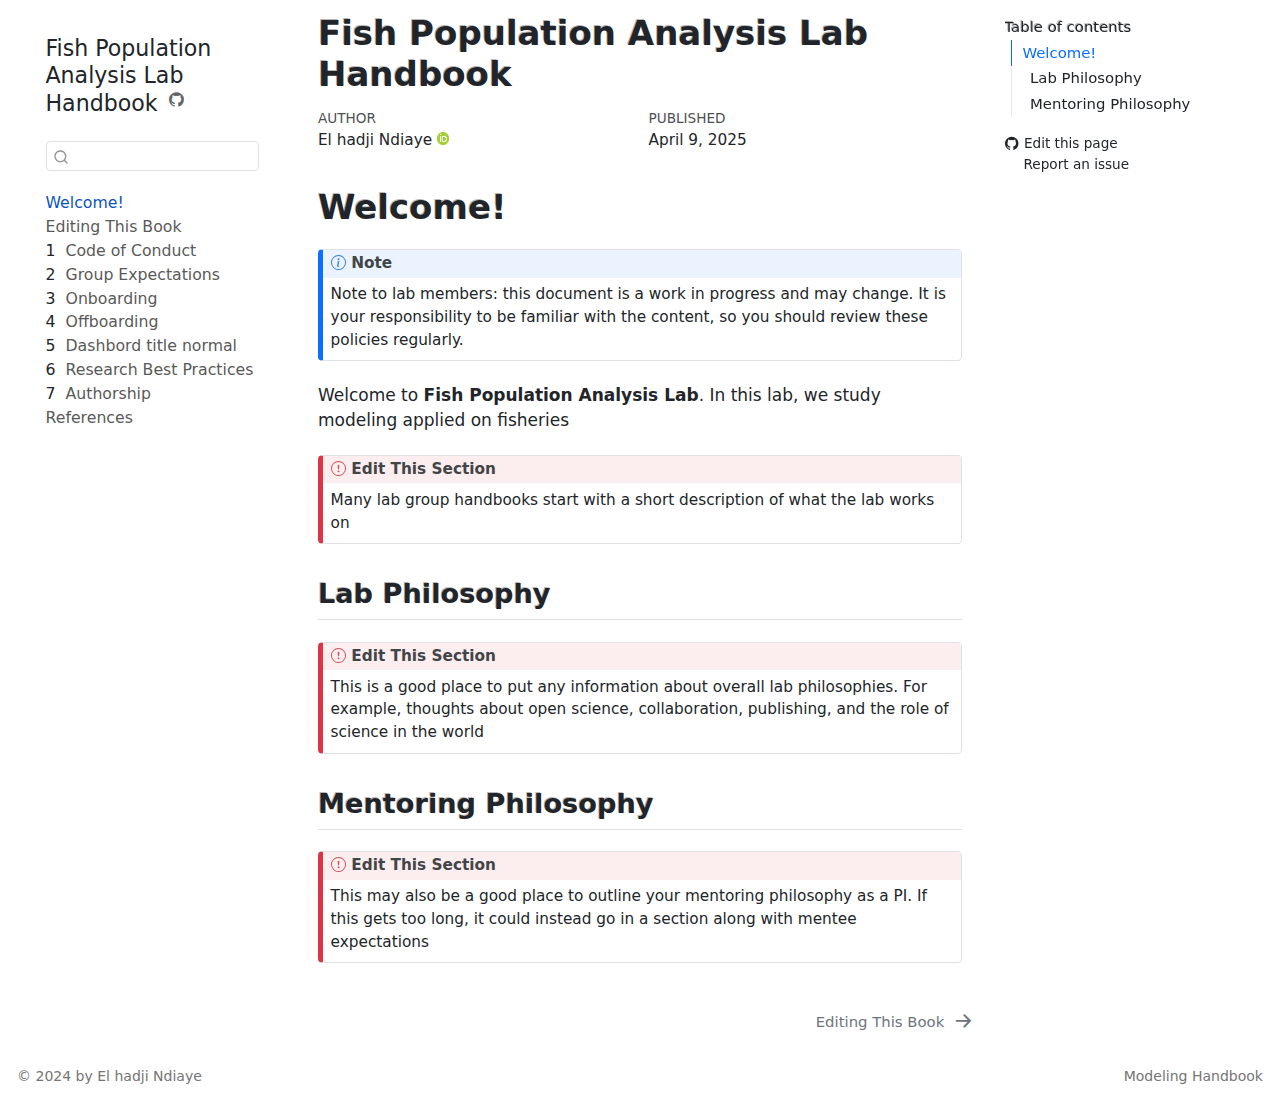
==== commit cf14cd1c: "Built site for gh-pages" ====
--- a/index.html
+++ b/index.html
@@ -4712,6 +4712,26 @@
 }</script>
 
 
+<style type="text/css">
+pre.sourceCode {
+background-color: #f0f8ff; 
+border-radius: 5px; 
+padding: 10px; 
+}
+
+.content {
+max-width: 95%;
+margin: auto;
+}
+
+.figure img {
+max-width: 95%;
+height: auto;
+}
+.smaller {
+font-size: 50%;
+}
+</style>
 </head>
 
 <body class="nav-sidebar floating">
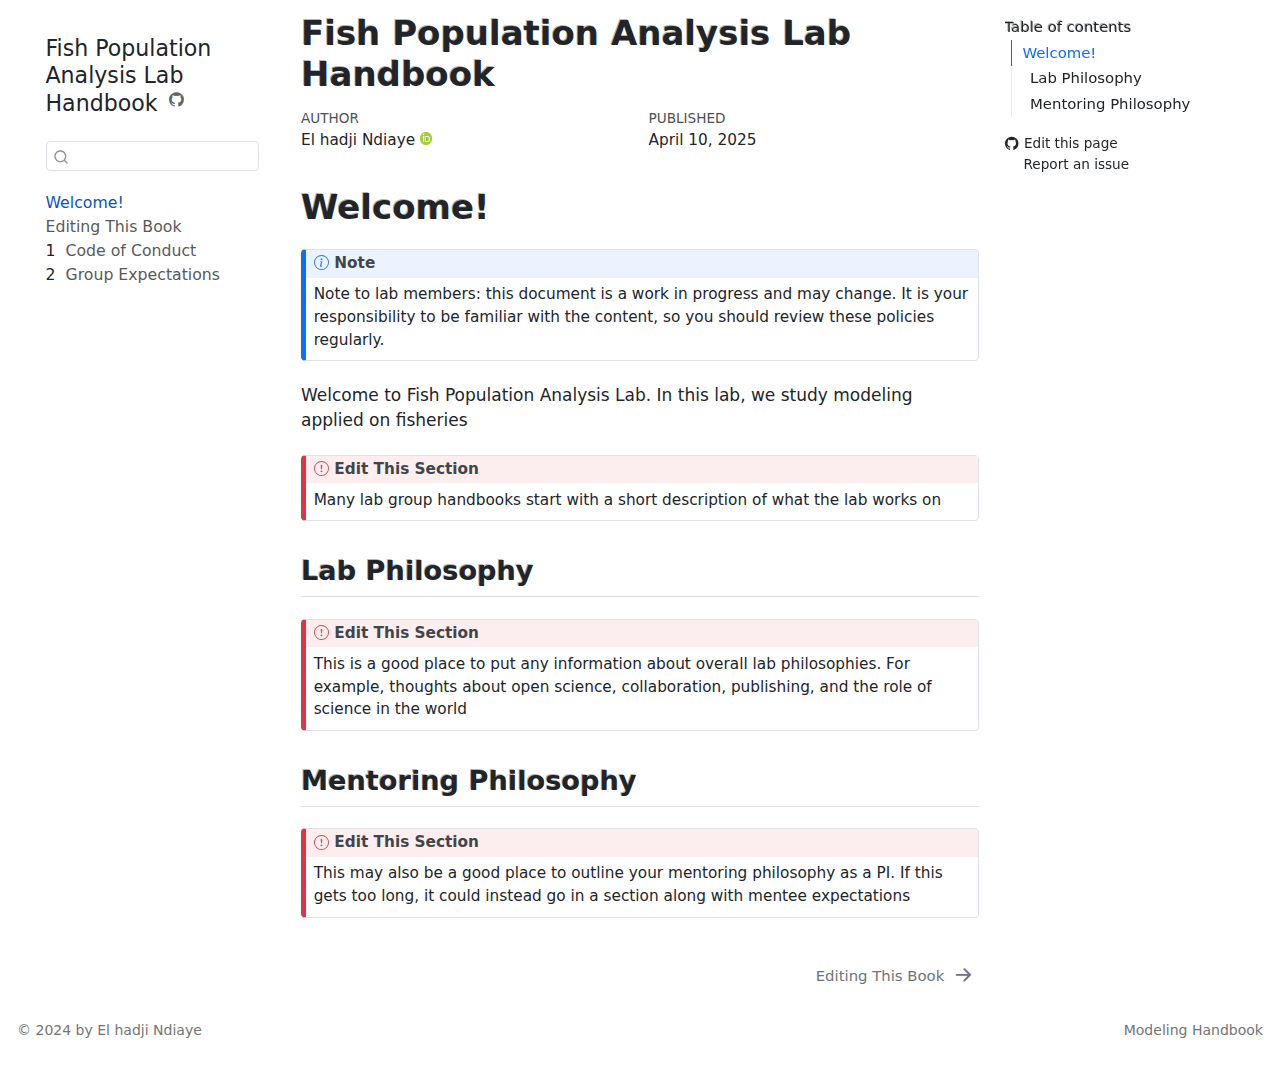
==== commit e8e124b4: "Built site for gh-pages" ====
--- a/index.html
+++ b/index.html
@@ -7,7 +7,7 @@
 <meta name="viewport" content="width=device-width, initial-scale=1.0, user-scalable=yes">
 
 <meta name="author" content="El hadji Ndiaye">
-<meta name="dcterms.date" content="2025-04-09">
+<meta name="dcterms.date" content="2025-04-10">
 
 <title>Fish Population Analysis Lab Handbook</title>
 <style>
@@ -4712,26 +4712,6 @@
 }</script>
 
 
-<style type="text/css">
-pre.sourceCode {
-background-color: #f0f8ff; 
-border-radius: 5px; 
-padding: 10px; 
-}
-
-.content {
-max-width: 95%;
-margin: auto;
-}
-
-.figure img {
-max-width: 95%;
-height: auto;
-}
-.smaller {
-font-size: 50%;
-}
-</style>
 </head>
 
 <body class="nav-sidebar floating">
@@ -4795,42 +4775,6 @@
  <span class="menu-text"><span class="chapter-number">2</span>&nbsp; <span class="chapter-title">Group Expectations</span></span></a>
   </div>
 </li>
-        <li class="sidebar-item">
-  <div class="sidebar-item-container"> 
-  <a href="./onboarding.html" class="sidebar-item-text sidebar-link">
- <span class="menu-text"><span class="chapter-number">3</span>&nbsp; <span class="chapter-title">Onboarding</span></span></a>
-  </div>
-</li>
-        <li class="sidebar-item">
-  <div class="sidebar-item-container"> 
-  <a href="./offboarding.html" class="sidebar-item-text sidebar-link">
- <span class="menu-text"><span class="chapter-number">4</span>&nbsp; <span class="chapter-title">Offboarding</span></span></a>
-  </div>
-</li>
-        <li class="sidebar-item">
-  <div class="sidebar-item-container"> 
-  <a href="./dashboard-r.html" class="sidebar-item-text sidebar-link">
- <span class="menu-text"><span class="chapter-number">5</span>&nbsp; <span class="chapter-title">Dashbord title normal</span></span></a>
-  </div>
-</li>
-        <li class="sidebar-item">
-  <div class="sidebar-item-container"> 
-  <a href="./research-best-practices.html" class="sidebar-item-text sidebar-link">
- <span class="menu-text"><span class="chapter-number">6</span>&nbsp; <span class="chapter-title">Research Best Practices</span></span></a>
-  </div>
-</li>
-        <li class="sidebar-item">
-  <div class="sidebar-item-container"> 
-  <a href="./authorship.html" class="sidebar-item-text sidebar-link">
- <span class="menu-text"><span class="chapter-number">7</span>&nbsp; <span class="chapter-title">Authorship</span></span></a>
-  </div>
-</li>
-        <li class="sidebar-item">
-  <div class="sidebar-item-container"> 
-  <a href="./references.html" class="sidebar-item-text sidebar-link">
- <span class="menu-text">References</span></a>
-  </div>
-</li>
     </ul>
     </div>
 </nav>
@@ -4871,7 +4815,7 @@
     <div>
     <div class="quarto-title-meta-heading">Published</div>
     <div class="quarto-title-meta-contents">
-      <p class="date">April 9, 2025</p>
+      <p class="date">April 10, 2025</p>
     </div>
   </div>
   
@@ -4899,7 +4843,7 @@
 <p>Note to lab members: this document is a work in progress and may change. It is your responsibility to be familiar with the content, so you should review these policies regularly.</p>
 </div>
 </div>
-<p>Welcome to <strong>Fish Population Analysis Lab</strong>. In this lab, we study modeling applied on fisheries</p>
+<p>Welcome to Fish Population Analysis Lab. In this lab, we study modeling applied on fisheries</p>
 <div class="callout callout-style-default callout-important callout-titled">
 <div class="callout-header d-flex align-content-center">
 <div class="callout-icon-container">
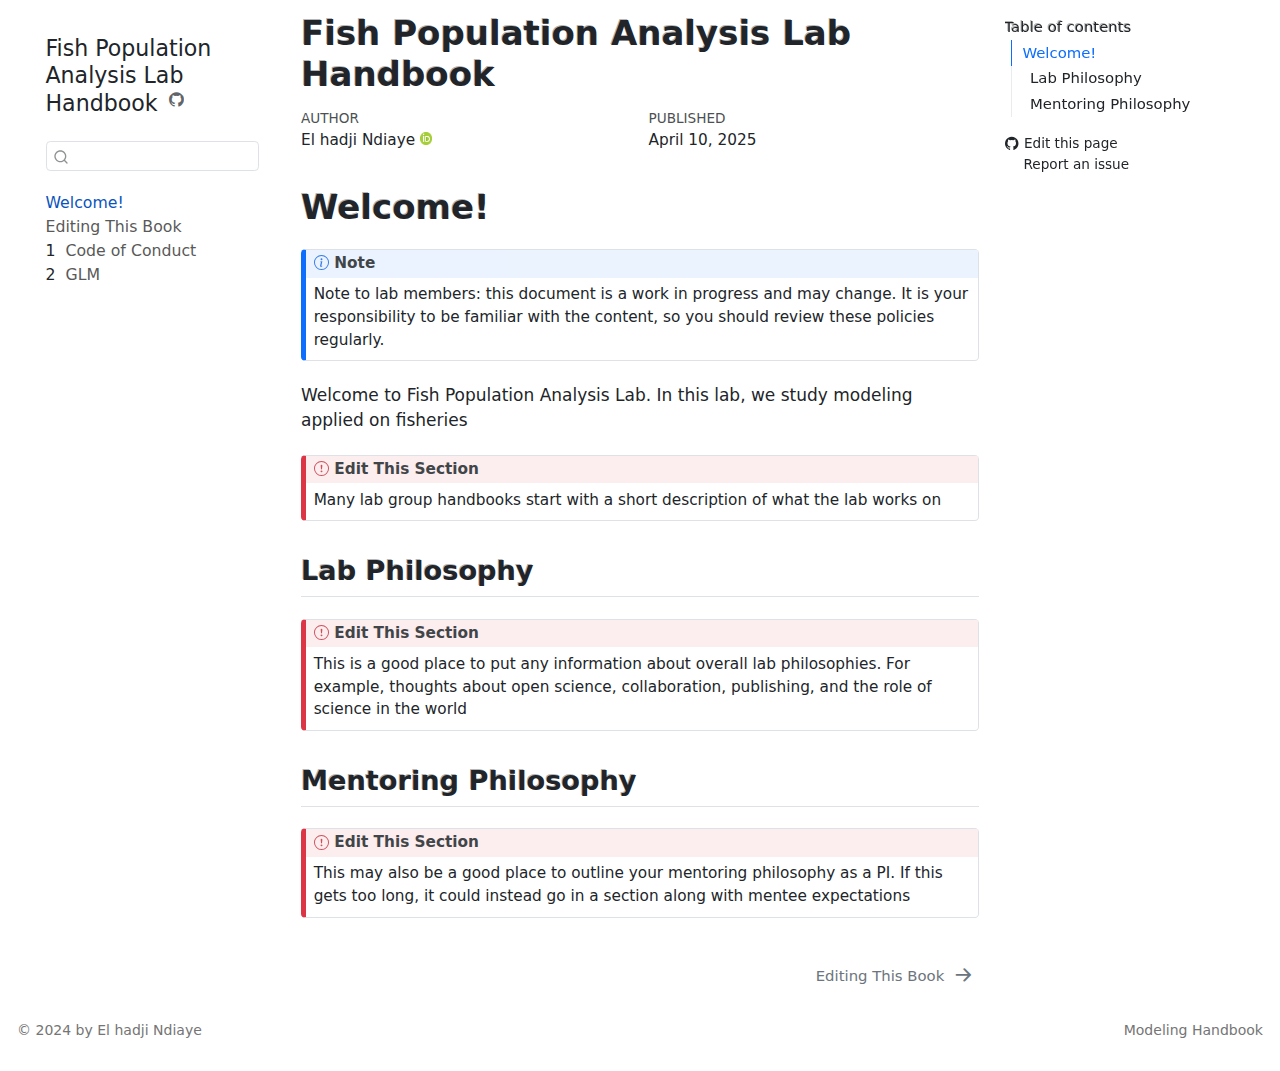
==== commit 1b01d507: "Built site for gh-pages" ====
--- a/index.html
+++ b/index.html
@@ -4772,7 +4772,7 @@
         <li class="sidebar-item">
   <div class="sidebar-item-container"> 
   <a href="./group-expectations.html" class="sidebar-item-text sidebar-link">
- <span class="menu-text"><span class="chapter-number">2</span>&nbsp; <span class="chapter-title">Group Expectations</span></span></a>
+ <span class="menu-text"><span class="chapter-number">2</span>&nbsp; <span class="chapter-title">GLM</span></span></a>
   </div>
 </li>
     </ul>
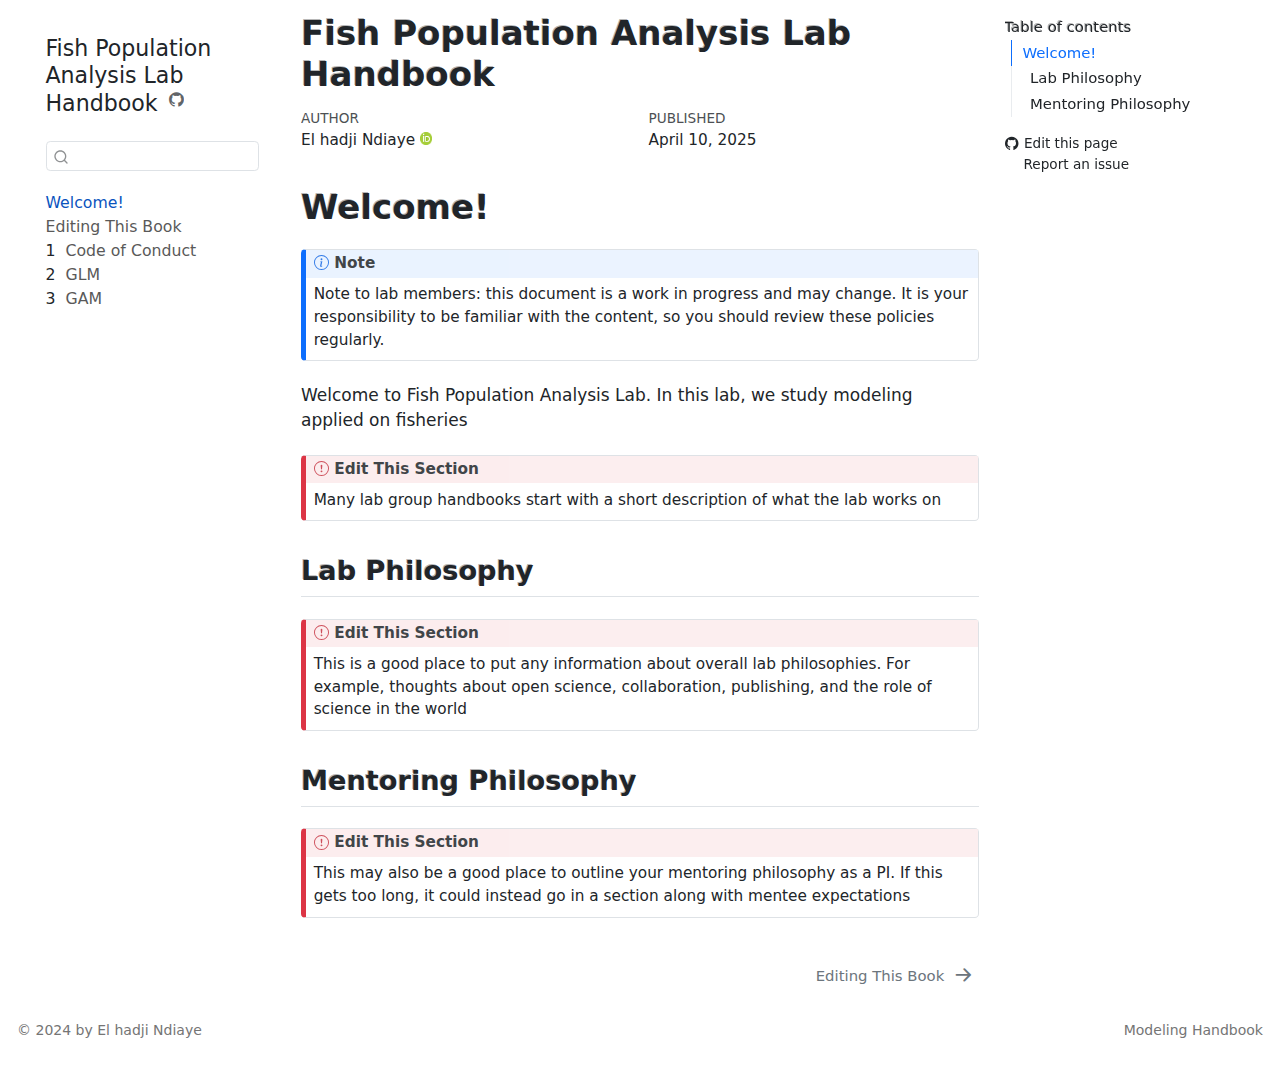
==== commit 6d7a5fff: "Built site for gh-pages" ====
--- a/index.html
+++ b/index.html
@@ -4771,8 +4771,14 @@
 </li>
         <li class="sidebar-item">
   <div class="sidebar-item-container"> 
-  <a href="./group-expectations.html" class="sidebar-item-text sidebar-link">
+  <a href="./glm.html" class="sidebar-item-text sidebar-link">
  <span class="menu-text"><span class="chapter-number">2</span>&nbsp; <span class="chapter-title">GLM</span></span></a>
+  </div>
+</li>
+        <li class="sidebar-item">
+  <div class="sidebar-item-container"> 
+  <a href="./gam.html" class="sidebar-item-text sidebar-link">
+ <span class="menu-text"><span class="chapter-number">3</span>&nbsp; <span class="chapter-title">GAM</span></span></a>
   </div>
 </li>
     </ul>
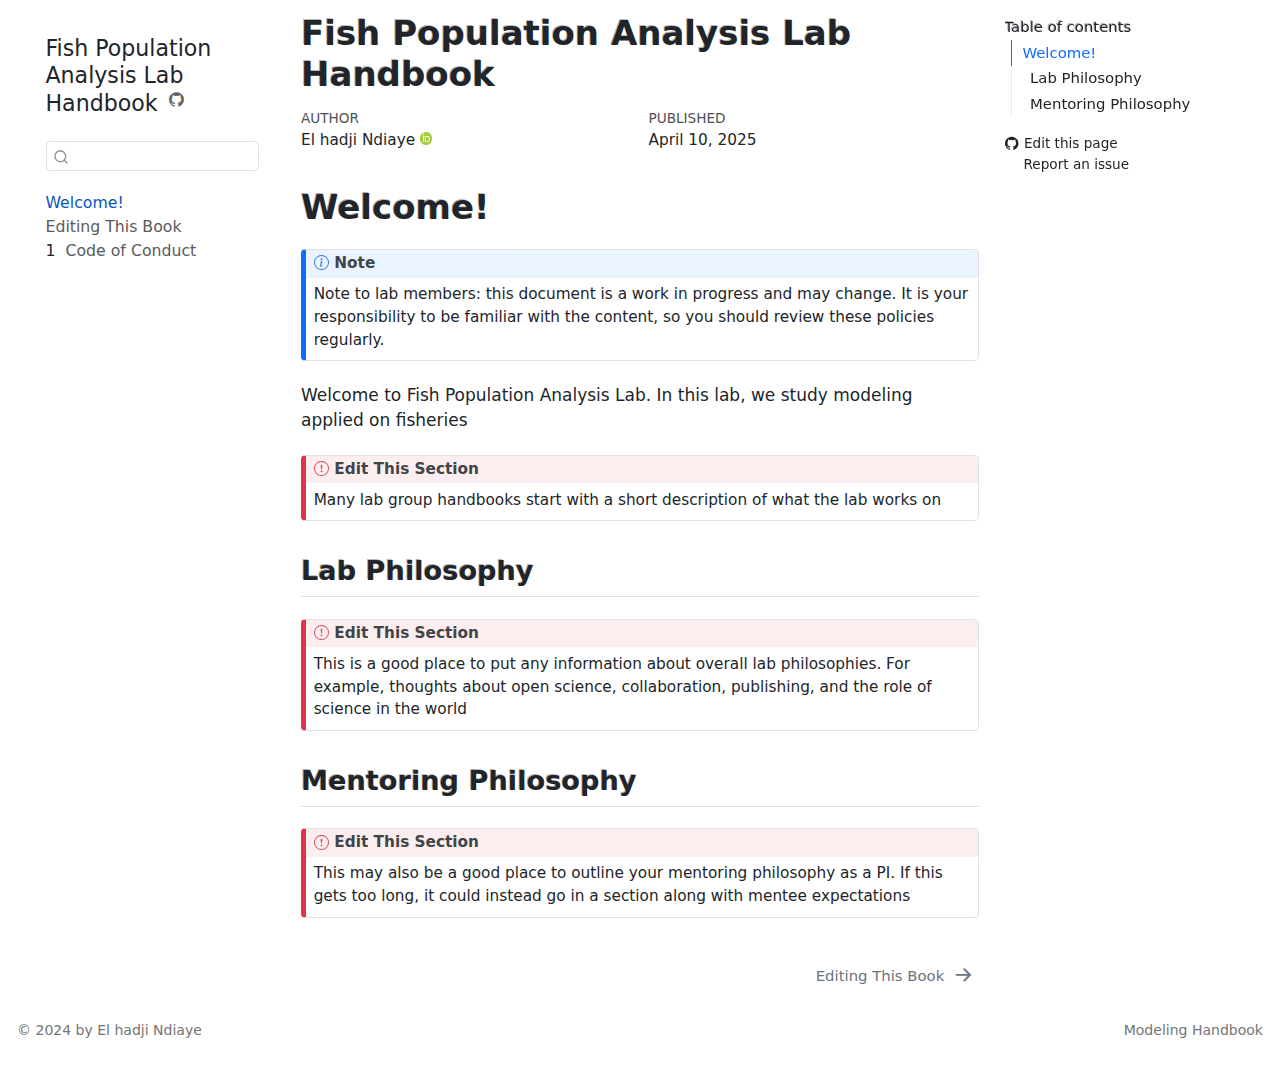
==== commit 8160d2a7: "Built site for gh-pages" ====
--- a/index.html
+++ b/index.html
@@ -4769,18 +4769,6 @@
  <span class="menu-text"><span class="chapter-number">1</span>&nbsp; <span class="chapter-title">Code of Conduct</span></span></a>
   </div>
 </li>
-        <li class="sidebar-item">
-  <div class="sidebar-item-container"> 
-  <a href="./glm.html" class="sidebar-item-text sidebar-link">
- <span class="menu-text"><span class="chapter-number">2</span>&nbsp; <span class="chapter-title">GLM</span></span></a>
-  </div>
-</li>
-        <li class="sidebar-item">
-  <div class="sidebar-item-container"> 
-  <a href="./gam.html" class="sidebar-item-text sidebar-link">
- <span class="menu-text"><span class="chapter-number">3</span>&nbsp; <span class="chapter-title">GAM</span></span></a>
-  </div>
-</li>
     </ul>
     </div>
 </nav>
